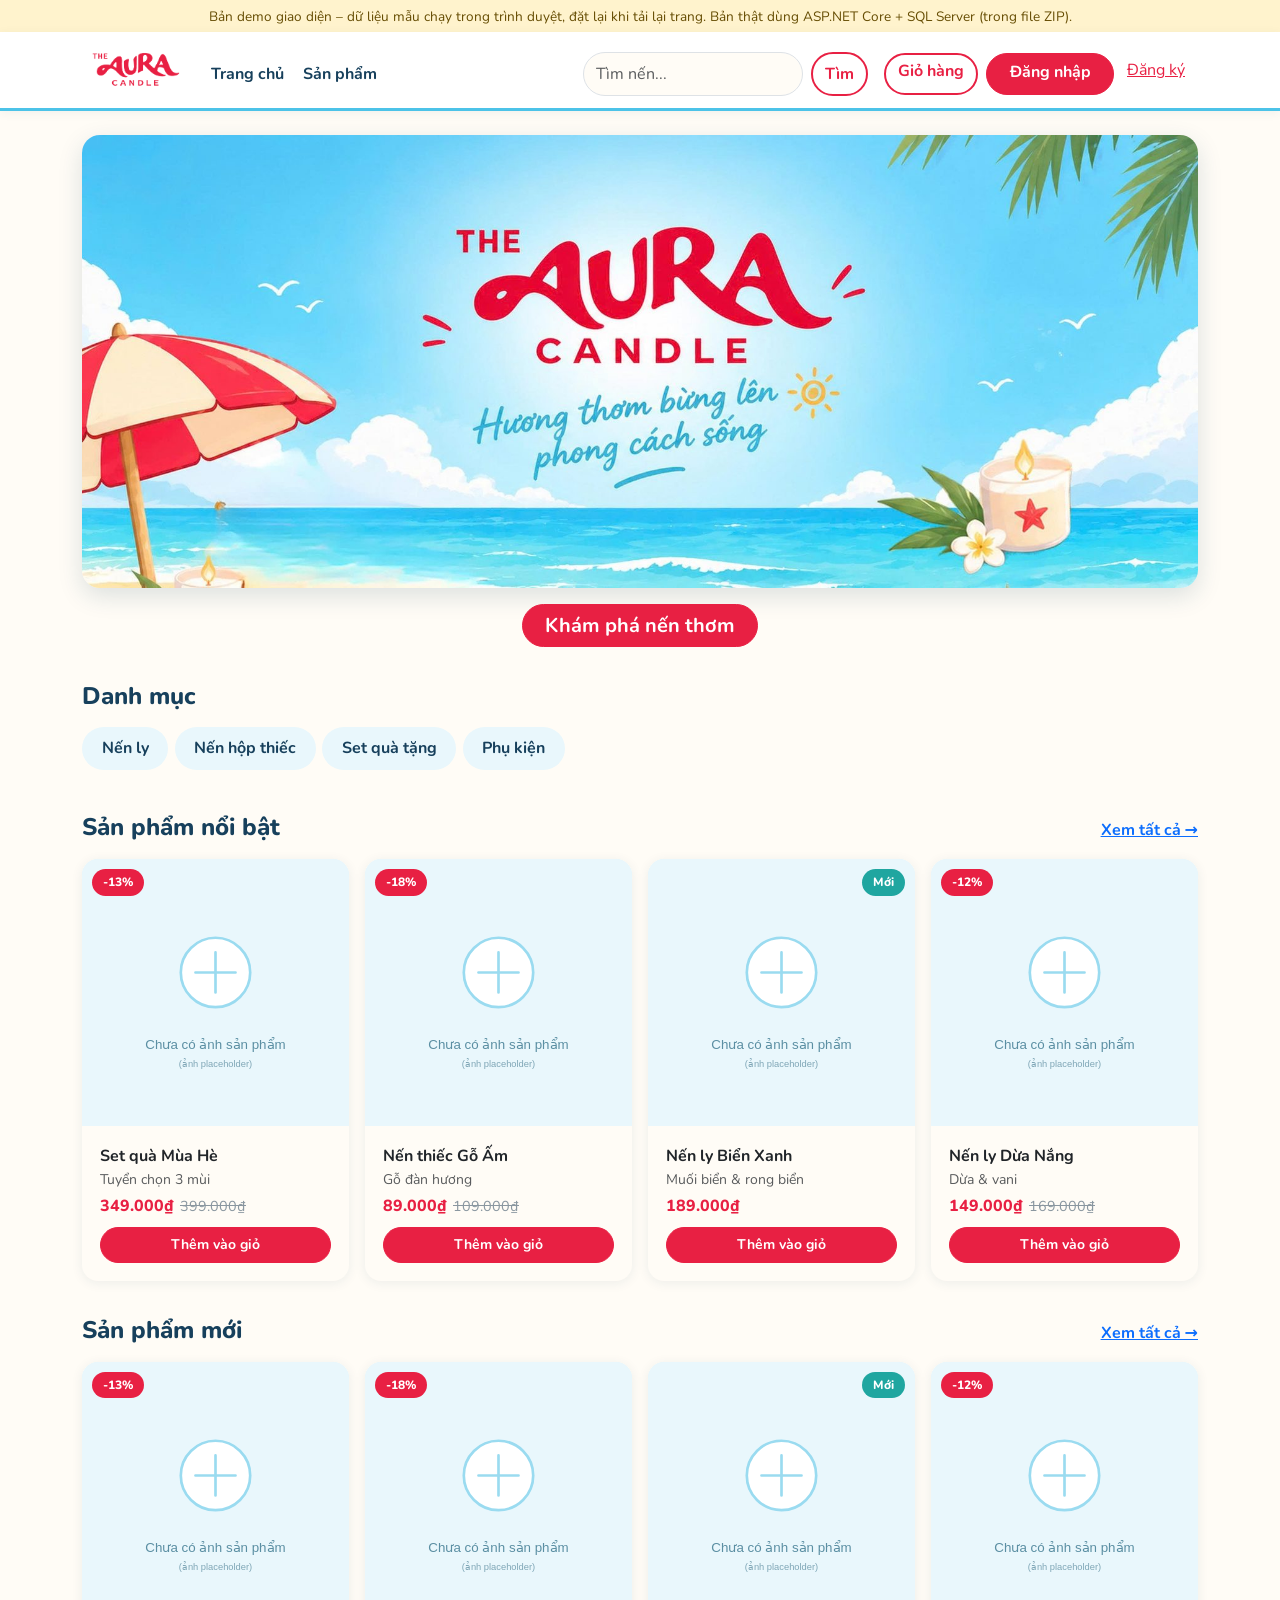
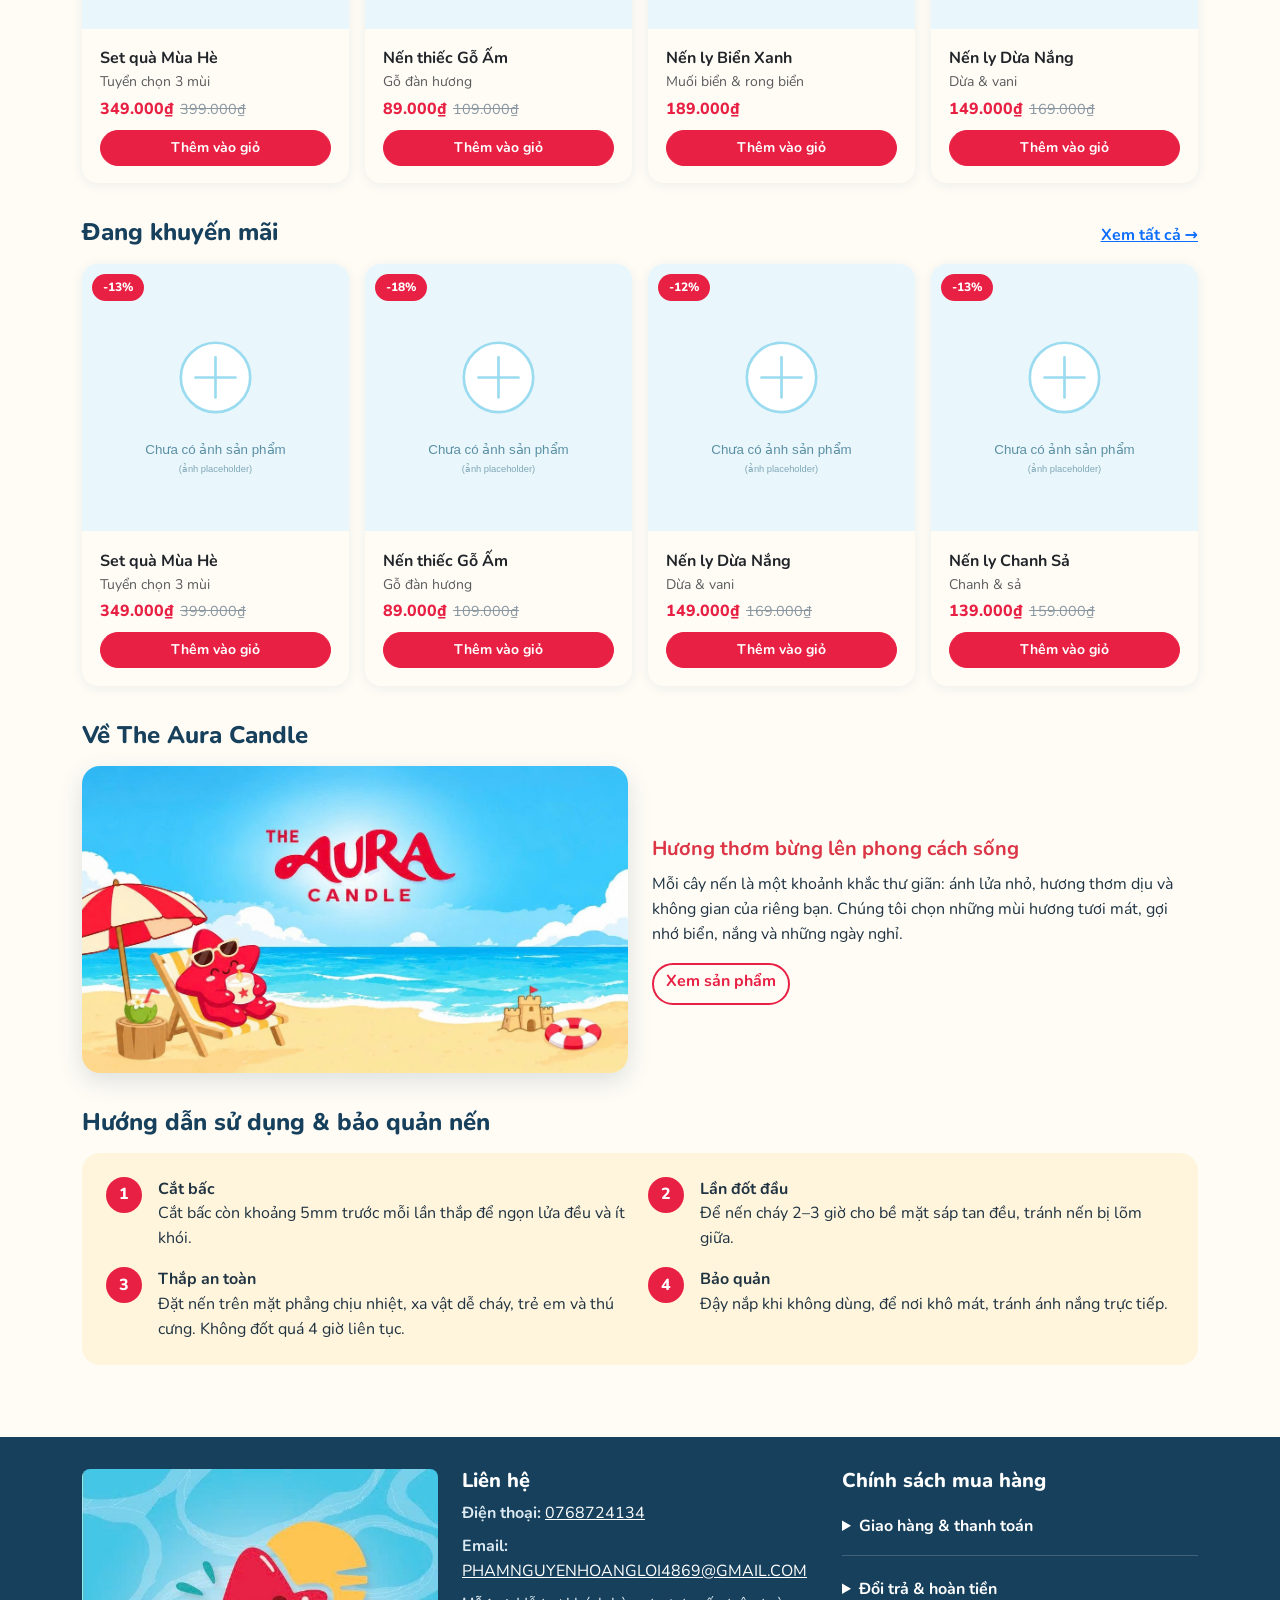
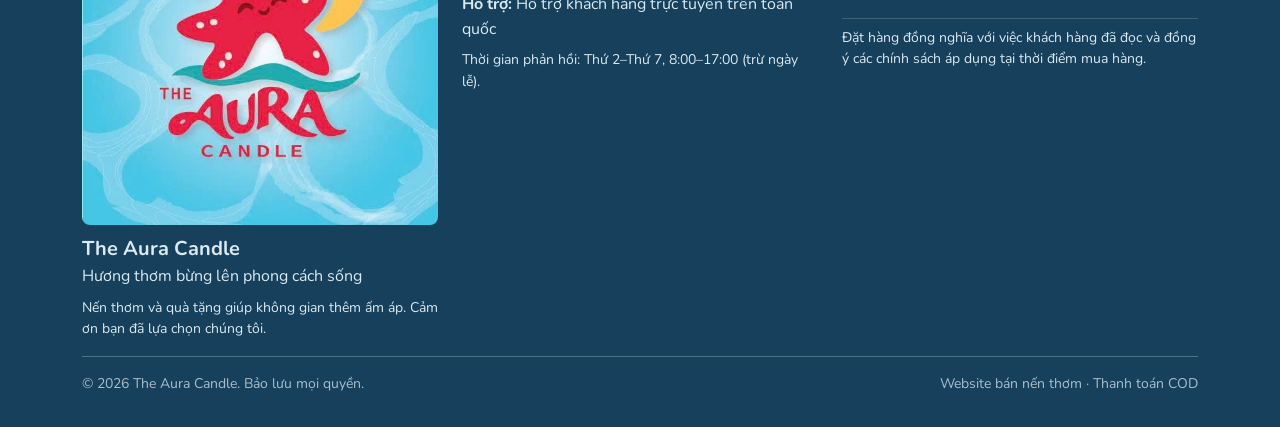
==== demo/NenThomStore-demo.html @ 22b87b6e "Initial commit NenThomStore" ====
<!DOCTYPE html><html lang="vi"><head><meta charset="utf-8"><meta name="viewport" content="width=device-width, initial-scale=1, viewport-fit=cover"><title>The Aura Candle – Demo NenThomStore</title>
<link rel="preconnect" href="https://fonts.googleapis.com"><link href="https://fonts.googleapis.com/css2?family=Nunito:wght@400;600;700;800&display=swap" rel="stylesheet">
<style>@charset "UTF-8";/*!
 * Bootstrap  v5.3.3 (https://getbootstrap.com/)
 * Copyright 2011-2024 The Bootstrap Authors
 * Licensed under MIT (https://github.com/twbs/bootstrap/blob/main/LICENSE)
 */:root,[data-bs-theme=light]{--bs-blue:#0d6efd;--bs-indigo:#6610f2;--bs-purple:#6f42c1;--bs-pink:#d63384;--bs-red:#dc3545;--bs-orange:#fd7e14;--bs-yellow:#ffc107;--bs-green:#198754;--bs-teal:#20c997;--bs-cyan:#0dcaf0;--bs-black:#000;--bs-white:#fff;--bs-gray:#6c757d;--bs-gray-dark:#343a40;--bs-gray-100:#f8f9fa;--bs-gray-200:#e9ecef;--bs-gray-300:#dee2e6;--bs-gray-400:#ced4da;--bs-gray-500:#adb5bd;--bs-gray-600:#6c757d;--bs-gray-700:#495057;--bs-gray-800:#343a40;--bs-gray-900:#212529;--bs-primary:#0d6efd;--bs-secondary:#6c757d;--bs-success:#198754;--bs-info:#0dcaf0;--bs-warning:#ffc107;--bs-danger:#dc3545;--bs-light:#f8f9fa;--bs-dark:#212529;--bs-primary-rgb:13,110,253;--bs-secondary-rgb:108,117,125;--bs-success-rgb:25,135,84;--bs-info-rgb:13,202,240;--bs-warning-rgb:255,193,7;--bs-danger-rgb:220,53,69;--bs-light-rgb:248,249,250;--bs-dark-rgb:33,37,41;--bs-primary-text-emphasis:#052c65;--bs-secondary-text-emphasis:#2b2f32;--bs-success-text-emphasis:#0a3622;--bs-info-text-emphasis:#055160;--bs-warning-text-emphasis:#664d03;--bs-danger-text-emphasis:#58151c;--bs-light-text-emphasis:#495057;--bs-dark-text-emphasis:#495057;--bs-primary-bg-subtle:#cfe2ff;--bs-secondary-bg-subtle:#e2e3e5;--bs-success-bg-subtle:#d1e7dd;--bs-info-bg-subtle:#cff4fc;--bs-warning-bg-subtle:#fff3cd;--bs-danger-bg-subtle:#f8d7da;--bs-light-bg-subtle:#fcfcfd;--bs-dark-bg-subtle:#ced4da;--bs-primary-border-subtle:#9ec5fe;--bs-secondary-border-subtle:#c4c8cb;--bs-success-border-subtle:#a3cfbb;--bs-info-border-subtle:#9eeaf9;--bs-warning-border-subtle:#ffe69c;--bs-danger-border-subtle:#f1aeb5;--bs-light-border-subtle:#e9ecef;--bs-dark-border-subtle:#adb5bd;--bs-white-rgb:255,255,255;--bs-black-rgb:0,0,0;--bs-font-sans-serif:system-ui,-apple-system,"Segoe UI",Roboto,"Helvetica Neue","Noto Sans","Liberation Sans",Arial,sans-serif,"Apple Color Emoji","Segoe UI Emoji","Segoe UI Symbol","Noto Color Emoji";--bs-font-monospace:SFMono-Regular,Menlo,Monaco,Consolas,"Liberation Mono","Courier New",monospace;--bs-gradient:linear-gradient(180deg, rgba(255, 255, 255, 0.15), rgba(255, 255, 255, 0));--bs-body-font-family:var(--bs-font-sans-serif);--bs-body-font-size:1rem;--bs-body-font-weight:400;--bs-body-line-height:1.5;--bs-body-color:#212529;--bs-body-color-rgb:33,37,41;--bs-body-bg:#fff;--bs-body-bg-rgb:255,255,255;--bs-emphasis-color:#000;--bs-emphasis-color-rgb:0,0,0;--bs-secondary-color:rgba(33, 37, 41, 0.75);--bs-secondary-color-rgb:33,37,41;--bs-secondary-bg:#e9ecef;--bs-secondary-bg-rgb:233,236,239;--bs-tertiary-color:rgba(33, 37, 41, 0.5);--bs-tertiary-color-rgb:33,37,41;--bs-tertiary-bg:#f8f9fa;--bs-tertiary-bg-rgb:248,249,250;--bs-heading-color:inherit;--bs-link-color:#0d6efd;--bs-link-color-rgb:13,110,253;--bs-link-decoration:underline;--bs-link-hover-color:#0a58ca;--bs-link-hover-color-rgb:10,88,202;--bs-code-color:#d63384;--bs-highlight-color:#212529;--bs-highlight-bg:#fff3cd;--bs-border-width:1px;--bs-border-style:solid;--bs-border-color:#dee2e6;--bs-border-color-translucent:rgba(0, 0, 0, 0.175);--bs-border-radius:0.375rem;--bs-border-radius-sm:0.25rem;--bs-border-radius-lg:0.5rem;--bs-border-radius-xl:1rem;--bs-border-radius-xxl:2rem;--bs-border-radius-2xl:var(--bs-border-radius-xxl);--bs-border-radius-pill:50rem;--bs-box-shadow:0 0.5rem 1rem rgba(0, 0, 0, 0.15);--bs-box-shadow-sm:0 0.125rem 0.25rem rgba(0, 0, 0, 0.075);--bs-box-shadow-lg:0 1rem 3rem rgba(0, 0, 0, 0.175);--bs-box-shadow-inset:inset 0 1px 2px rgba(0, 0, 0, 0.075);--bs-focus-ring-width:0.25rem;--bs-focus-ring-opacity:0.25;--bs-focus-ring-color:rgba(13, 110, 253, 0.25);--bs-form-valid-color:#198754;--bs-form-valid-border-color:#198754;--bs-form-invalid-color:#dc3545;--bs-form-invalid-border-color:#dc3545}[data-bs-theme=dark]{color-scheme:dark;--bs-body-color:#dee2e6;--bs-body-color-rgb:222,226,230;--bs-body-bg:#212529;--bs-body-bg-rgb:33,37,41;--bs-emphasis-color:#fff;--bs-emphasis-color-rgb:255,255,255;--bs-secondary-color:rgba(222, 226, 230, 0.75);--bs-secondary-color-rgb:222,226,230;--bs-secondary-bg:#343a40;--bs-secondary-bg-rgb:52,58,64;--bs-tertiary-color:rgba(222, 226, 230, 0.5);--bs-tertiary-color-rgb:222,226,230;--bs-tertiary-bg:#2b3035;--bs-tertiary-bg-rgb:43,48,53;--bs-primary-text-emphasis:#6ea8fe;--bs-secondary-text-emphasis:#a7acb1;--bs-success-text-emphasis:#75b798;--bs-info-text-emphasis:#6edff6;--bs-warning-text-emphasis:#ffda6a;--bs-danger-text-emphasis:#ea868f;--bs-light-text-emphasis:#f8f9fa;--bs-dark-text-emphasis:#dee2e6;--bs-primary-bg-subtle:#031633;--bs-secondary-bg-subtle:#161719;--bs-success-bg-subtle:#051b11;--bs-info-bg-subtle:#032830;--bs-warning-bg-subtle:#332701;--bs-danger-bg-subtle:#2c0b0e;--bs-light-bg-subtle:#343a40;--bs-dark-bg-subtle:#1a1d20;--bs-primary-border-subtle:#084298;--bs-secondary-border-subtle:#41464b;--bs-success-border-subtle:#0f5132;--bs-info-border-subtle:#087990;--bs-warning-border-subtle:#997404;--bs-danger-border-subtle:#842029;--bs-light-border-subtle:#495057;--bs-dark-border-subtle:#343a40;--bs-heading-color:inherit;--bs-link-color:#6ea8fe;--bs-link-hover-color:#8bb9fe;--bs-link-color-rgb:110,168,254;--bs-link-hover-color-rgb:139,185,254;--bs-code-color:#e685b5;--bs-highlight-color:#dee2e6;--bs-highlight-bg:#664d03;--bs-border-color:#495057;--bs-border-color-translucent:rgba(255, 255, 255, 0.15);--bs-form-valid-color:#75b798;--bs-form-valid-border-color:#75b798;--bs-form-invalid-color:#ea868f;--bs-form-invalid-border-color:#ea868f}*,::after,::before{box-sizing:border-box}@media (prefers-reduced-motion:no-preference){:root{scroll-behavior:smooth}}body{margin:0;font-family:var(--bs-body-font-family);font-size:var(--bs-body-font-size);font-weight:var(--bs-body-font-weight);line-height:var(--bs-body-line-height);color:var(--bs-body-color);text-align:var(--bs-body-text-align);background-color:var(--bs-body-bg);-webkit-text-size-adjust:100%;-webkit-tap-highlight-color:transparent}hr{margin:1rem 0;color:inherit;border:0;border-top:var(--bs-border-width) solid;opacity:.25}.h1,.h2,.h3,.h4,.h5,.h6,h1,h2,h3,h4,h5,h6{margin-top:0;margin-bottom:.5rem;font-weight:500;line-height:1.2;color:var(--bs-heading-color)}.h1,h1{font-size:calc(1.375rem + 1.5vw)}@media (min-width:1200px){.h1,h1{font-size:2.5rem}}.h2,h2{font-size:calc(1.325rem + .9vw)}@media (min-width:1200px){.h2,h2{font-size:2rem}}.h3,h3{font-size:calc(1.3rem + .6vw)}@media (min-width:1200px){.h3,h3{font-size:1.75rem}}.h4,h4{font-size:calc(1.275rem + .3vw)}@media (min-width:1200px){.h4,h4{font-size:1.5rem}}.h5,h5{font-size:1.25rem}.h6,h6{font-size:1rem}p{margin-top:0;margin-bottom:1rem}abbr[title]{-webkit-text-decoration:underline dotted;text-decoration:underline dotted;cursor:help;-webkit-text-decoration-skip-ink:none;text-decoration-skip-ink:none}address{margin-bottom:1rem;font-style:normal;line-height:inherit}ol,ul{padding-left:2rem}dl,ol,ul{margin-top:0;margin-bottom:1rem}ol ol,ol ul,ul ol,ul ul{margin-bottom:0}dt{font-weight:700}dd{margin-bottom:.5rem;margin-left:0}blockquote{margin:0 0 1rem}b,strong{font-weight:bolder}.small,small{font-size:.875em}.mark,mark{padding:.1875em;color:var(--bs-highlight-color);background-color:var(--bs-highlight-bg)}sub,sup{position:relative;font-size:.75em;line-height:0;vertical-align:baseline}sub{bottom:-.25em}sup{top:-.5em}a{color:rgba(var(--bs-link-color-rgb),var(--bs-link-opacity,1));text-decoration:underline}a:hover{--bs-link-color-rgb:var(--bs-link-hover-color-rgb)}a:not([href]):not([class]),a:not([href]):not([class]):hover{color:inherit;text-decoration:none}code,kbd,pre,samp{font-family:var(--bs-font-monospace);font-size:1em}pre{display:block;margin-top:0;margin-bottom:1rem;overflow:auto;font-size:.875em}pre code{font-size:inherit;color:inherit;word-break:normal}code{font-size:.875em;color:var(--bs-code-color);word-wrap:break-word}a>code{color:inherit}kbd{padding:.1875rem .375rem;font-size:.875em;color:var(--bs-body-bg);background-color:var(--bs-body-color);border-radius:.25rem}kbd kbd{padding:0;font-size:1em}figure{margin:0 0 1rem}img,svg{vertical-align:middle}table{caption-side:bottom;border-collapse:collapse}caption{padding-top:.5rem;padding-bottom:.5rem;color:var(--bs-secondary-color);text-align:left}th{text-align:inherit;text-align:-webkit-match-parent}tbody,td,tfoot,th,thead,tr{border-color:inherit;border-style:solid;border-width:0}label{display:inline-block}button{border-radius:0}button:focus:not(:focus-visible){outline:0}button,input,optgroup,select,textarea{margin:0;font-family:inherit;font-size:inherit;line-height:inherit}button,select{text-transform:none}[role=button]{cursor:pointer}select{word-wrap:normal}select:disabled{opacity:1}[list]:not([type=date]):not([type=datetime-local]):not([type=month]):not([type=week]):not([type=time])::-webkit-calendar-picker-indicator{display:none!important}[type=button],[type=reset],[type=submit],button{-webkit-appearance:button}[type=button]:not(:disabled),[type=reset]:not(:disabled),[type=submit]:not(:disabled),button:not(:disabled){cursor:pointer}::-moz-focus-inner{padding:0;border-style:none}textarea{resize:vertical}fieldset{min-width:0;padding:0;margin:0;border:0}legend{float:left;width:100%;padding:0;margin-bottom:.5rem;font-size:calc(1.275rem + .3vw);line-height:inherit}@media (min-width:1200px){legend{font-size:1.5rem}}legend+*{clear:left}::-webkit-datetime-edit-day-field,::-webkit-datetime-edit-fields-wrapper,::-webkit-datetime-edit-hour-field,::-webkit-datetime-edit-minute,::-webkit-datetime-edit-month-field,::-webkit-datetime-edit-text,::-webkit-datetime-edit-year-field{padding:0}::-webkit-inner-spin-button{height:auto}[type=search]{-webkit-appearance:textfield;outline-offset:-2px}::-webkit-search-decoration{-webkit-appearance:none}::-webkit-color-swatch-wrapper{padding:0}::-webkit-file-upload-button{font:inherit;-webkit-appearance:button}::file-selector-button{font:inherit;-webkit-appearance:button}output{display:inline-block}iframe{border:0}summary{display:list-item;cursor:pointer}progress{vertical-align:baseline}[hidden]{display:none!important}.lead{font-size:1.25rem;font-weight:300}.display-1{font-size:calc(1.625rem + 4.5vw);font-weight:300;line-height:1.2}@media (min-width:1200px){.display-1{font-size:5rem}}.display-2{font-size:calc(1.575rem + 3.9vw);font-weight:300;line-height:1.2}@media (min-width:1200px){.display-2{font-size:4.5rem}}.display-3{font-size:calc(1.525rem + 3.3vw);font-weight:300;line-height:1.2}@media (min-width:1200px){.display-3{font-size:4rem}}.display-4{font-size:calc(1.475rem + 2.7vw);font-weight:300;line-height:1.2}@media (min-width:1200px){.display-4{font-size:3.5rem}}.display-5{font-size:calc(1.425rem + 2.1vw);font-weight:300;line-height:1.2}@media (min-width:1200px){.display-5{font-size:3rem}}.display-6{font-size:calc(1.375rem + 1.5vw);font-weight:300;line-height:1.2}@media (min-width:1200px){.display-6{font-size:2.5rem}}.list-unstyled{padding-left:0;list-style:none}.list-inline{padding-left:0;list-style:none}.list-inline-item{display:inline-block}.list-inline-item:not(:last-child){margin-right:.5rem}.initialism{font-size:.875em;text-transform:uppercase}.blockquote{margin-bottom:1rem;font-size:1.25rem}.blockquote>:last-child{margin-bottom:0}.blockquote-footer{margin-top:-1rem;margin-bottom:1rem;font-size:.875em;color:#6c757d}.blockquote-footer::before{content:"— "}.img-fluid{max-width:100%;height:auto}.img-thumbnail{padding:.25rem;background-color:var(--bs-body-bg);border:var(--bs-border-width) solid var(--bs-border-color);border-radius:var(--bs-border-radius);max-width:100%;height:auto}.figure{display:inline-block}.figure-img{margin-bottom:.5rem;line-height:1}.figure-caption{font-size:.875em;color:var(--bs-secondary-color)}.container,.container-fluid,.container-lg,.container-md,.container-sm,.container-xl,.container-xxl{--bs-gutter-x:1.5rem;--bs-gutter-y:0;width:100%;padding-right:calc(var(--bs-gutter-x) * .5);padding-left:calc(var(--bs-gutter-x) * .5);margin-right:auto;margin-left:auto}@media (min-width:576px){.container,.container-sm{max-width:540px}}@media (min-width:768px){.container,.container-md,.container-sm{max-width:720px}}@media (min-width:992px){.container,.container-lg,.container-md,.container-sm{max-width:960px}}@media (min-width:1200px){.container,.container-lg,.container-md,.container-sm,.container-xl{max-width:1140px}}@media (min-width:1400px){.container,.container-lg,.container-md,.container-sm,.container-xl,.container-xxl{max-width:1320px}}:root{--bs-breakpoint-xs:0;--bs-breakpoint-sm:576px;--bs-breakpoint-md:768px;--bs-breakpoint-lg:992px;--bs-breakpoint-xl:1200px;--bs-breakpoint-xxl:1400px}.row{--bs-gutter-x:1.5rem;--bs-gutter-y:0;display:flex;flex-wrap:wrap;margin-top:calc(-1 * var(--bs-gutter-y));margin-right:calc(-.5 * var(--bs-gutter-x));margin-left:calc(-.5 * var(--bs-gutter-x))}.row>*{flex-shrink:0;width:100%;max-width:100%;padding-right:calc(var(--bs-gutter-x) * .5);padding-left:calc(var(--bs-gutter-x) * .5);margin-top:var(--bs-gutter-y)}.col{flex:1 0 0%}.row-cols-auto>*{flex:0 0 auto;width:auto}.row-cols-1>*{flex:0 0 auto;width:100%}.row-cols-2>*{flex:0 0 auto;width:50%}.row-cols-3>*{flex:0 0 auto;width:33.33333333%}.row-cols-4>*{flex:0 0 auto;width:25%}.row-cols-5>*{flex:0 0 auto;width:20%}.row-cols-6>*{flex:0 0 auto;width:16.66666667%}.col-auto{flex:0 0 auto;width:auto}.col-1{flex:0 0 auto;width:8.33333333%}.col-2{flex:0 0 auto;width:16.66666667%}.col-3{flex:0 0 auto;width:25%}.col-4{flex:0 0 auto;width:33.33333333%}.col-5{flex:0 0 auto;width:41.66666667%}.col-6{flex:0 0 auto;width:50%}.col-7{flex:0 0 auto;width:58.33333333%}.col-8{flex:0 0 auto;width:66.66666667%}.col-9{flex:0 0 auto;width:75%}.col-10{flex:0 0 auto;width:83.33333333%}.col-11{flex:0 0 auto;width:91.66666667%}.col-12{flex:0 0 auto;width:100%}.offset-1{margin-left:8.33333333%}.offset-2{margin-left:16.66666667%}.offset-3{margin-left:25%}.offset-4{margin-left:33.33333333%}.offset-5{margin-left:41.66666667%}.offset-6{margin-left:50%}.offset-7{margin-left:58.33333333%}.offset-8{margin-left:66.66666667%}.offset-9{margin-left:75%}.offset-10{margin-left:83.33333333%}.offset-11{margin-left:91.66666667%}.g-0,.gx-0{--bs-gutter-x:0}.g-0,.gy-0{--bs-gutter-y:0}.g-1,.gx-1{--bs-gutter-x:0.25rem}.g-1,.gy-1{--bs-gutter-y:0.25rem}.g-2,.gx-2{--bs-gutter-x:0.5rem}.g-2,.gy-2{--bs-gutter-y:0.5rem}.g-3,.gx-3{--bs-gutter-x:1rem}.g-3,.gy-3{--bs-gutter-y:1rem}.g-4,.gx-4{--bs-gutter-x:1.5rem}.g-4,.gy-4{--bs-gutter-y:1.5rem}.g-5,.gx-5{--bs-gutter-x:3rem}.g-5,.gy-5{--bs-gutter-y:3rem}@media (min-width:576px){.col-sm{flex:1 0 0%}.row-cols-sm-auto>*{flex:0 0 auto;width:auto}.row-cols-sm-1>*{flex:0 0 auto;width:100%}.row-cols-sm-2>*{flex:0 0 auto;width:50%}.row-cols-sm-3>*{flex:0 0 auto;width:33.33333333%}.row-cols-sm-4>*{flex:0 0 auto;width:25%}.row-cols-sm-5>*{flex:0 0 auto;width:20%}.row-cols-sm-6>*{flex:0 0 auto;width:16.66666667%}.col-sm-auto{flex:0 0 auto;width:auto}.col-sm-1{flex:0 0 auto;width:8.33333333%}.col-sm-2{flex:0 0 auto;width:16.66666667%}.col-sm-3{flex:0 0 auto;width:25%}.col-sm-4{flex:0 0 auto;width:33.33333333%}.col-sm-5{flex:0 0 auto;width:41.66666667%}.col-sm-6{flex:0 0 auto;width:50%}.col-sm-7{flex:0 0 auto;width:58.33333333%}.col-sm-8{flex:0 0 auto;width:66.66666667%}.col-sm-9{flex:0 0 auto;width:75%}.col-sm-10{flex:0 0 auto;width:83.33333333%}.col-sm-11{flex:0 0 auto;width:91.66666667%}.col-sm-12{flex:0 0 auto;width:100%}.offset-sm-0{margin-left:0}.offset-sm-1{margin-left:8.33333333%}.offset-sm-2{margin-left:16.66666667%}.offset-sm-3{margin-left:25%}.offset-sm-4{margin-left:33.33333333%}.offset-sm-5{margin-left:41.66666667%}.offset-sm-6{margin-left:50%}.offset-sm-7{margin-left:58.33333333%}.offset-sm-8{margin-left:66.66666667%}.offset-sm-9{margin-left:75%}.offset-sm-10{margin-left:83.33333333%}.offset-sm-11{margin-left:91.66666667%}.g-sm-0,.gx-sm-0{--bs-gutter-x:0}.g-sm-0,.gy-sm-0{--bs-gutter-y:0}.g-sm-1,.gx-sm-1{--bs-gutter-x:0.25rem}.g-sm-1,.gy-sm-1{--bs-gutter-y:0.25rem}.g-sm-2,.gx-sm-2{--bs-gutter-x:0.5rem}.g-sm-2,.gy-sm-2{--bs-gutter-y:0.5rem}.g-sm-3,.gx-sm-3{--bs-gutter-x:1rem}.g-sm-3,.gy-sm-3{--bs-gutter-y:1rem}.g-sm-4,.gx-sm-4{--bs-gutter-x:1.5rem}.g-sm-4,.gy-sm-4{--bs-gutter-y:1.5rem}.g-sm-5,.gx-sm-5{--bs-gutter-x:3rem}.g-sm-5,.gy-sm-5{--bs-gutter-y:3rem}}@media (min-width:768px){.col-md{flex:1 0 0%}.row-cols-md-auto>*{flex:0 0 auto;width:auto}.row-cols-md-1>*{flex:0 0 auto;width:100%}.row-cols-md-2>*{flex:0 0 auto;width:50%}.row-cols-md-3>*{flex:0 0 auto;width:33.33333333%}.row-cols-md-4>*{flex:0 0 auto;width:25%}.row-cols-md-5>*{flex:0 0 auto;width:20%}.row-cols-md-6>*{flex:0 0 auto;width:16.66666667%}.col-md-auto{flex:0 0 auto;width:auto}.col-md-1{flex:0 0 auto;width:8.33333333%}.col-md-2{flex:0 0 auto;width:16.66666667%}.col-md-3{flex:0 0 auto;width:25%}.col-md-4{flex:0 0 auto;width:33.33333333%}.col-md-5{flex:0 0 auto;width:41.66666667%}.col-md-6{flex:0 0 auto;width:50%}.col-md-7{flex:0 0 auto;width:58.33333333%}.col-md-8{flex:0 0 auto;width:66.66666667%}.col-md-9{flex:0 0 auto;width:75%}.col-md-10{flex:0 0 auto;width:83.33333333%}.col-md-11{flex:0 0 auto;width:91.66666667%}.col-md-12{flex:0 0 auto;width:100%}.offset-md-0{margin-left:0}.offset-md-1{margin-left:8.33333333%}.offset-md-2{margin-left:16.66666667%}.offset-md-3{margin-left:25%}.offset-md-4{margin-left:33.33333333%}.offset-md-5{margin-left:41.66666667%}.offset-md-6{margin-left:50%}.offset-md-7{margin-left:58.33333333%}.offset-md-8{margin-left:66.66666667%}.offset-md-9{margin-left:75%}.offset-md-10{margin-left:83.33333333%}.offset-md-11{margin-left:91.66666667%}.g-md-0,.gx-md-0{--bs-gutter-x:0}.g-md-0,.gy-md-0{--bs-gutter-y:0}.g-md-1,.gx-md-1{--bs-gutter-x:0.25rem}.g-md-1,.gy-md-1{--bs-gutter-y:0.25rem}.g-md-2,.gx-md-2{--bs-gutter-x:0.5rem}.g-md-2,.gy-md-2{--bs-gutter-y:0.5rem}.g-md-3,.gx-md-3{--bs-gutter-x:1rem}.g-md-3,.gy-md-3{--bs-gutter-y:1rem}.g-md-4,.gx-md-4{--bs-gutter-x:1.5rem}.g-md-4,.gy-md-4{--bs-gutter-y:1.5rem}.g-md-5,.gx-md-5{--bs-gutter-x:3rem}.g-md-5,.gy-md-5{--bs-gutter-y:3rem}}@media (min-width:992px){.col-lg{flex:1 0 0%}.row-cols-lg-auto>*{flex:0 0 auto;width:auto}.row-cols-lg-1>*{flex:0 0 auto;width:100%}.row-cols-lg-2>*{flex:0 0 auto;width:50%}.row-cols-lg-3>*{flex:0 0 auto;width:33.33333333%}.row-cols-lg-4>*{flex:0 0 auto;width:25%}.row-cols-lg-5>*{flex:0 0 auto;width:20%}.row-cols-lg-6>*{flex:0 0 auto;width:16.66666667%}.col-lg-auto{flex:0 0 auto;width:auto}.col-lg-1{flex:0 0 auto;width:8.33333333%}.col-lg-2{flex:0 0 auto;width:16.66666667%}.col-lg-3{flex:0 0 auto;width:25%}.col-lg-4{flex:0 0 auto;width:33.33333333%}.col-lg-5{flex:0 0 auto;width:41.66666667%}.col-lg-6{flex:0 0 auto;width:50%}.col-lg-7{flex:0 0 auto;width:58.33333333%}.col-lg-8{flex:0 0 auto;width:66.66666667%}.col-lg-9{flex:0 0 auto;width:75%}.col-lg-10{flex:0 0 auto;width:83.33333333%}.col-lg-11{flex:0 0 auto;width:91.66666667%}.col-lg-12{flex:0 0 auto;width:100%}.offset-lg-0{margin-left:0}.offset-lg-1{margin-left:8.33333333%}.offset-lg-2{margin-left:16.66666667%}.offset-lg-3{margin-left:25%}.offset-lg-4{margin-left:33.33333333%}.offset-lg-5{margin-left:41.66666667%}.offset-lg-6{margin-left:50%}.offset-lg-7{margin-left:58.33333333%}.offset-lg-8{margin-left:66.66666667%}.offset-lg-9{margin-left:75%}.offset-lg-10{margin-left:83.33333333%}.offset-lg-11{margin-left:91.66666667%}.g-lg-0,.gx-lg-0{--bs-gutter-x:0}.g-lg-0,.gy-lg-0{--bs-gutter-y:0}.g-lg-1,.gx-lg-1{--bs-gutter-x:0.25rem}.g-lg-1,.gy-lg-1{--bs-gutter-y:0.25rem}.g-lg-2,.gx-lg-2{--bs-gutter-x:0.5rem}.g-lg-2,.gy-lg-2{--bs-gutter-y:0.5rem}.g-lg-3,.gx-lg-3{--bs-gutter-x:1rem}.g-lg-3,.gy-lg-3{--bs-gutter-y:1rem}.g-lg-4,.gx-lg-4{--bs-gutter-x:1.5rem}.g-lg-4,.gy-lg-4{--bs-gutter-y:1.5rem}.g-lg-5,.gx-lg-5{--bs-gutter-x:3rem}.g-lg-5,.gy-lg-5{--bs-gutter-y:3rem}}@media (min-width:1200px){.col-xl{flex:1 0 0%}.row-cols-xl-auto>*{flex:0 0 auto;width:auto}.row-cols-xl-1>*{flex:0 0 auto;width:100%}.row-cols-xl-2>*{flex:0 0 auto;width:50%}.row-cols-xl-3>*{flex:0 0 auto;width:33.33333333%}.row-cols-xl-4>*{flex:0 0 auto;width:25%}.row-cols-xl-5>*{flex:0 0 auto;width:20%}.row-cols-xl-6>*{flex:0 0 auto;width:16.66666667%}.col-xl-auto{flex:0 0 auto;width:auto}.col-xl-1{flex:0 0 auto;width:8.33333333%}.col-xl-2{flex:0 0 auto;width:16.66666667%}.col-xl-3{flex:0 0 auto;width:25%}.col-xl-4{flex:0 0 auto;width:33.33333333%}.col-xl-5{flex:0 0 auto;width:41.66666667%}.col-xl-6{flex:0 0 auto;width:50%}.col-xl-7{flex:0 0 auto;width:58.33333333%}.col-xl-8{flex:0 0 auto;width:66.66666667%}.col-xl-9{flex:0 0 auto;width:75%}.col-xl-10{flex:0 0 auto;width:83.33333333%}.col-xl-11{flex:0 0 auto;width:91.66666667%}.col-xl-12{flex:0 0 auto;width:100%}.offset-xl-0{margin-left:0}.offset-xl-1{margin-left:8.33333333%}.offset-xl-2{margin-left:16.66666667%}.offset-xl-3{margin-left:25%}.offset-xl-4{margin-left:33.33333333%}.offset-xl-5{margin-left:41.66666667%}.offset-xl-6{margin-left:50%}.offset-xl-7{margin-left:58.33333333%}.offset-xl-8{margin-left:66.66666667%}.offset-xl-9{margin-left:75%}.offset-xl-10{margin-left:83.33333333%}.offset-xl-11{margin-left:91.66666667%}.g-xl-0,.gx-xl-0{--bs-gutter-x:0}.g-xl-0,.gy-xl-0{--bs-gutter-y:0}.g-xl-1,.gx-xl-1{--bs-gutter-x:0.25rem}.g-xl-1,.gy-xl-1{--bs-gutter-y:0.25rem}.g-xl-2,.gx-xl-2{--bs-gutter-x:0.5rem}.g-xl-2,.gy-xl-2{--bs-gutter-y:0.5rem}.g-xl-3,.gx-xl-3{--bs-gutter-x:1rem}.g-xl-3,.gy-xl-3{--bs-gutter-y:1rem}.g-xl-4,.gx-xl-4{--bs-gutter-x:1.5rem}.g-xl-4,.gy-xl-4{--bs-gutter-y:1.5rem}.g-xl-5,.gx-xl-5{--bs-gutter-x:3rem}.g-xl-5,.gy-xl-5{--bs-gutter-y:3rem}}@media (min-width:1400px){.col-xxl{flex:1 0 0%}.row-cols-xxl-auto>*{flex:0 0 auto;width:auto}.row-cols-xxl-1>*{flex:0 0 auto;width:100%}.row-cols-xxl-2>*{flex:0 0 auto;width:50%}.row-cols-xxl-3>*{flex:0 0 auto;width:33.33333333%}.row-cols-xxl-4>*{flex:0 0 auto;width:25%}.row-cols-xxl-5>*{flex:0 0 auto;width:20%}.row-cols-xxl-6>*{flex:0 0 auto;width:16.66666667%}.col-xxl-auto{flex:0 0 auto;width:auto}.col-xxl-1{flex:0 0 auto;width:8.33333333%}.col-xxl-2{flex:0 0 auto;width:16.66666667%}.col-xxl-3{flex:0 0 auto;width:25%}.col-xxl-4{flex:0 0 auto;width:33.33333333%}.col-xxl-5{flex:0 0 auto;width:41.66666667%}.col-xxl-6{flex:0 0 auto;width:50%}.col-xxl-7{flex:0 0 auto;width:58.33333333%}.col-xxl-8{flex:0 0 auto;width:66.66666667%}.col-xxl-9{flex:0 0 auto;width:75%}.col-xxl-10{flex:0 0 auto;width:83.33333333%}.col-xxl-11{flex:0 0 auto;width:91.66666667%}.col-xxl-12{flex:0 0 auto;width:100%}.offset-xxl-0{margin-left:0}.offset-xxl-1{margin-left:8.33333333%}.offset-xxl-2{margin-left:16.66666667%}.offset-xxl-3{margin-left:25%}.offset-xxl-4{margin-left:33.33333333%}.offset-xxl-5{margin-left:41.66666667%}.offset-xxl-6{margin-left:50%}.offset-xxl-7{margin-left:58.33333333%}.offset-xxl-8{margin-left:66.66666667%}.offset-xxl-9{margin-left:75%}.offset-xxl-10{margin-left:83.33333333%}.offset-xxl-11{margin-left:91.66666667%}.g-xxl-0,.gx-xxl-0{--bs-gutter-x:0}.g-xxl-0,.gy-xxl-0{--bs-gutter-y:0}.g-xxl-1,.gx-xxl-1{--bs-gutter-x:0.25rem}.g-xxl-1,.gy-xxl-1{--bs-gutter-y:0.25rem}.g-xxl-2,.gx-xxl-2{--bs-gutter-x:0.5rem}.g-xxl-2,.gy-xxl-2{--bs-gutter-y:0.5rem}.g-xxl-3,.gx-xxl-3{--bs-gutter-x:1rem}.g-xxl-3,.gy-xxl-3{--bs-gutter-y:1rem}.g-xxl-4,.gx-xxl-4{--bs-gutter-x:1.5rem}.g-xxl-4,.gy-xxl-4{--bs-gutter-y:1.5rem}.g-xxl-5,.gx-xxl-5{--bs-gutter-x:3rem}.g-xxl-5,.gy-xxl-5{--bs-gutter-y:3rem}}.table{--bs-table-color-type:initial;--bs-table-bg-type:initial;--bs-table-color-state:initial;--bs-table-bg-state:initial;--bs-table-color:var(--bs-emphasis-color);--bs-table-bg:var(--bs-body-bg);--bs-table-border-color:var(--bs-border-color);--bs-table-accent-bg:transparent;--bs-table-striped-color:var(--bs-emphasis-color);--bs-table-striped-bg:rgba(var(--bs-emphasis-color-rgb), 0.05);--bs-table-active-color:var(--bs-emphasis-color);--bs-table-active-bg:rgba(var(--bs-emphasis-color-rgb), 0.1);--bs-table-hover-color:var(--bs-emphasis-color);--bs-table-hover-bg:rgba(var(--bs-emphasis-color-rgb), 0.075);width:100%;margin-bottom:1rem;vertical-align:top;border-color:var(--bs-table-border-color)}.table>:not(caption)>*>*{padding:.5rem .5rem;color:var(--bs-table-color-state,var(--bs-table-color-type,var(--bs-table-color)));background-color:var(--bs-table-bg);border-bottom-width:var(--bs-border-width);box-shadow:inset 0 0 0 9999px var(--bs-table-bg-state,var(--bs-table-bg-type,var(--bs-table-accent-bg)))}.table>tbody{vertical-align:inherit}.table>thead{vertical-align:bottom}.table-group-divider{border-top:calc(var(--bs-border-width) * 2) solid currentcolor}.caption-top{caption-side:top}.table-sm>:not(caption)>*>*{padding:.25rem .25rem}.table-bordered>:not(caption)>*{border-width:var(--bs-border-width) 0}.table-bordered>:not(caption)>*>*{border-width:0 var(--bs-border-width)}.table-borderless>:not(caption)>*>*{border-bottom-width:0}.table-borderless>:not(:first-child){border-top-width:0}.table-striped>tbody>tr:nth-of-type(odd)>*{--bs-table-color-type:var(--bs-table-striped-color);--bs-table-bg-type:var(--bs-table-striped-bg)}.table-striped-columns>:not(caption)>tr>:nth-child(2n){--bs-table-color-type:var(--bs-table-striped-color);--bs-table-bg-type:var(--bs-table-striped-bg)}.table-active{--bs-table-color-state:var(--bs-table-active-color);--bs-table-bg-state:var(--bs-table-active-bg)}.table-hover>tbody>tr:hover>*{--bs-table-color-state:var(--bs-table-hover-color);--bs-table-bg-state:var(--bs-table-hover-bg)}.table-primary{--bs-table-color:#000;--bs-table-bg:#cfe2ff;--bs-table-border-color:#a6b5cc;--bs-table-striped-bg:#c5d7f2;--bs-table-striped-color:#000;--bs-table-active-bg:#bacbe6;--bs-table-active-color:#000;--bs-table-hover-bg:#bfd1ec;--bs-table-hover-color:#000;color:var(--bs-table-color);border-color:var(--bs-table-border-color)}.table-secondary{--bs-table-color:#000;--bs-table-bg:#e2e3e5;--bs-table-border-color:#b5b6b7;--bs-table-striped-bg:#d7d8da;--bs-table-striped-color:#000;--bs-table-active-bg:#cbccce;--bs-table-active-color:#000;--bs-table-hover-bg:#d1d2d4;--bs-table-hover-color:#000;color:var(--bs-table-color);border-color:var(--bs-table-border-color)}.table-success{--bs-table-color:#000;--bs-table-bg:#d1e7dd;--bs-table-border-color:#a7b9b1;--bs-table-striped-bg:#c7dbd2;--bs-table-striped-color:#000;--bs-table-active-bg:#bcd0c7;--bs-table-active-color:#000;--bs-table-hover-bg:#c1d6cc;--bs-table-hover-color:#000;color:var(--bs-table-color);border-color:var(--bs-table-border-color)}.table-info{--bs-table-color:#000;--bs-table-bg:#cff4fc;--bs-table-border-color:#a6c3ca;--bs-table-striped-bg:#c5e8ef;--bs-table-striped-color:#000;--bs-table-active-bg:#badce3;--bs-table-active-color:#000;--bs-table-hover-bg:#bfe2e9;--bs-table-hover-color:#000;color:var(--bs-table-color);border-color:var(--bs-table-border-color)}.table-warning{--bs-table-color:#000;--bs-table-bg:#fff3cd;--bs-table-border-color:#ccc2a4;--bs-table-striped-bg:#f2e7c3;--bs-table-striped-color:#000;--bs-table-active-bg:#e6dbb9;--bs-table-active-color:#000;--bs-table-hover-bg:#ece1be;--bs-table-hover-color:#000;color:var(--bs-table-color);border-color:var(--bs-table-border-color)}.table-danger{--bs-table-color:#000;--bs-table-bg:#f8d7da;--bs-table-border-color:#c6acae;--bs-table-striped-bg:#eccccf;--bs-table-striped-color:#000;--bs-table-active-bg:#dfc2c4;--bs-table-active-color:#000;--bs-table-hover-bg:#e5c7ca;--bs-table-hover-color:#000;color:var(--bs-table-color);border-color:var(--bs-table-border-color)}.table-light{--bs-table-color:#000;--bs-table-bg:#f8f9fa;--bs-table-border-color:#c6c7c8;--bs-table-striped-bg:#ecedee;--bs-table-striped-color:#000;--bs-table-active-bg:#dfe0e1;--bs-table-active-color:#000;--bs-table-hover-bg:#e5e6e7;--bs-table-hover-color:#000;color:var(--bs-table-color);border-color:var(--bs-table-border-color)}.table-dark{--bs-table-color:#fff;--bs-table-bg:#212529;--bs-table-border-color:#4d5154;--bs-table-striped-bg:#2c3034;--bs-table-striped-color:#fff;--bs-table-active-bg:#373b3e;--bs-table-active-color:#fff;--bs-table-hover-bg:#323539;--bs-table-hover-color:#fff;color:var(--bs-table-color);border-color:var(--bs-table-border-color)}.table-responsive{overflow-x:auto;-webkit-overflow-scrolling:touch}@media (max-width:575.98px){.table-responsive-sm{overflow-x:auto;-webkit-overflow-scrolling:touch}}@media (max-width:767.98px){.table-responsive-md{overflow-x:auto;-webkit-overflow-scrolling:touch}}@media (max-width:991.98px){.table-responsive-lg{overflow-x:auto;-webkit-overflow-scrolling:touch}}@media (max-width:1199.98px){.table-responsive-xl{overflow-x:auto;-webkit-overflow-scrolling:touch}}@media (max-width:1399.98px){.table-responsive-xxl{overflow-x:auto;-webkit-overflow-scrolling:touch}}.form-label{margin-bottom:.5rem}.col-form-label{padding-top:calc(.375rem + var(--bs-border-width));padding-bottom:calc(.375rem + var(--bs-border-width));margin-bottom:0;font-size:inherit;line-height:1.5}.col-form-label-lg{padding-top:calc(.5rem + var(--bs-border-width));padding-bottom:calc(.5rem + var(--bs-border-width));font-size:1.25rem}.col-form-label-sm{padding-top:calc(.25rem + var(--bs-border-width));padding-bottom:calc(.25rem + var(--bs-border-width));font-size:.875rem}.form-text{margin-top:.25rem;font-size:.875em;color:var(--bs-secondary-color)}.form-control{display:block;width:100%;padding:.375rem .75rem;font-size:1rem;font-weight:400;line-height:1.5;color:var(--bs-body-color);-webkit-appearance:none;-moz-appearance:none;appearance:none;background-color:var(--bs-body-bg);background-clip:padding-box;border:var(--bs-border-width) solid var(--bs-border-color);border-radius:var(--bs-border-radius);transition:border-color .15s ease-in-out,box-shadow .15s ease-in-out}@media (prefers-reduced-motion:reduce){.form-control{transition:none}}.form-control[type=file]{overflow:hidden}.form-control[type=file]:not(:disabled):not([readonly]){cursor:pointer}.form-control:focus{color:var(--bs-body-color);background-color:var(--bs-body-bg);border-color:#86b7fe;outline:0;box-shadow:0 0 0 .25rem rgba(13,110,253,.25)}.form-control::-webkit-date-and-time-value{min-width:85px;height:1.5em;margin:0}.form-control::-webkit-datetime-edit{display:block;padding:0}.form-control::-moz-placeholder{color:var(--bs-secondary-color);opacity:1}.form-control::placeholder{color:var(--bs-secondary-color);opacity:1}.form-control:disabled{background-color:var(--bs-secondary-bg);opacity:1}.form-control::-webkit-file-upload-button{padding:.375rem .75rem;margin:-.375rem -.75rem;-webkit-margin-end:.75rem;margin-inline-end:.75rem;color:var(--bs-body-color);background-color:var(--bs-tertiary-bg);pointer-events:none;border-color:inherit;border-style:solid;border-width:0;border-inline-end-width:var(--bs-border-width);border-radius:0;-webkit-transition:color .15s ease-in-out,background-color .15s ease-in-out,border-color .15s ease-in-out,box-shadow .15s ease-in-out;transition:color .15s ease-in-out,background-color .15s ease-in-out,border-color .15s ease-in-out,box-shadow .15s ease-in-out}.form-control::file-selector-button{padding:.375rem .75rem;margin:-.375rem -.75rem;-webkit-margin-end:.75rem;margin-inline-end:.75rem;color:var(--bs-body-color);background-color:var(--bs-tertiary-bg);pointer-events:none;border-color:inherit;border-style:solid;border-width:0;border-inline-end-width:var(--bs-border-width);border-radius:0;transition:color .15s ease-in-out,background-color .15s ease-in-out,border-color .15s ease-in-out,box-shadow .15s ease-in-out}@media (prefers-reduced-motion:reduce){.form-control::-webkit-file-upload-button{-webkit-transition:none;transition:none}.form-control::file-selector-button{transition:none}}.form-control:hover:not(:disabled):not([readonly])::-webkit-file-upload-button{background-color:var(--bs-secondary-bg)}.form-control:hover:not(:disabled):not([readonly])::file-selector-button{background-color:var(--bs-secondary-bg)}.form-control-plaintext{display:block;width:100%;padding:.375rem 0;margin-bottom:0;line-height:1.5;color:var(--bs-body-color);background-color:transparent;border:solid transparent;border-width:var(--bs-border-width) 0}.form-control-plaintext:focus{outline:0}.form-control-plaintext.form-control-lg,.form-control-plaintext.form-control-sm{padding-right:0;padding-left:0}.form-control-sm{min-height:calc(1.5em + .5rem + calc(var(--bs-border-width) * 2));padding:.25rem .5rem;font-size:.875rem;border-radius:var(--bs-border-radius-sm)}.form-control-sm::-webkit-file-upload-button{padding:.25rem .5rem;margin:-.25rem -.5rem;-webkit-margin-end:.5rem;margin-inline-end:.5rem}.form-control-sm::file-selector-button{padding:.25rem .5rem;margin:-.25rem -.5rem;-webkit-margin-end:.5rem;margin-inline-end:.5rem}.form-control-lg{min-height:calc(1.5em + 1rem + calc(var(--bs-border-width) * 2));padding:.5rem 1rem;font-size:1.25rem;border-radius:var(--bs-border-radius-lg)}.form-control-lg::-webkit-file-upload-button{padding:.5rem 1rem;margin:-.5rem -1rem;-webkit-margin-end:1rem;margin-inline-end:1rem}.form-control-lg::file-selector-button{padding:.5rem 1rem;margin:-.5rem -1rem;-webkit-margin-end:1rem;margin-inline-end:1rem}textarea.form-control{min-height:calc(1.5em + .75rem + calc(var(--bs-border-width) * 2))}textarea.form-control-sm{min-height:calc(1.5em + .5rem + calc(var(--bs-border-width) * 2))}textarea.form-control-lg{min-height:calc(1.5em + 1rem + calc(var(--bs-border-width) * 2))}.form-control-color{width:3rem;height:calc(1.5em + .75rem + calc(var(--bs-border-width) * 2));padding:.375rem}.form-control-color:not(:disabled):not([readonly]){cursor:pointer}.form-control-color::-moz-color-swatch{border:0!important;border-radius:var(--bs-border-radius)}.form-control-color::-webkit-color-swatch{border:0!important;border-radius:var(--bs-border-radius)}.form-control-color.form-control-sm{height:calc(1.5em + .5rem + calc(var(--bs-border-width) * 2))}.form-control-color.form-control-lg{height:calc(1.5em + 1rem + calc(var(--bs-border-width) * 2))}.form-select{--bs-form-select-bg-img:url("data:image/svg+xml,%3csvg xmlns='http://www.w3.org/2000/svg' viewBox='0 0 16 16'%3e%3cpath fill='none' stroke='%23343a40' stroke-linecap='round' stroke-linejoin='round' stroke-width='2' d='m2 5 6 6 6-6'/%3e%3c/svg%3e");display:block;width:100%;padding:.375rem 2.25rem .375rem .75rem;font-size:1rem;font-weight:400;line-height:1.5;color:var(--bs-body-color);-webkit-appearance:none;-moz-appearance:none;appearance:none;background-color:var(--bs-body-bg);background-image:var(--bs-form-select-bg-img),var(--bs-form-select-bg-icon,none);background-repeat:no-repeat;background-position:right .75rem center;background-size:16px 12px;border:var(--bs-border-width) solid var(--bs-border-color);border-radius:var(--bs-border-radius);transition:border-color .15s ease-in-out,box-shadow .15s ease-in-out}@media (prefers-reduced-motion:reduce){.form-select{transition:none}}.form-select:focus{border-color:#86b7fe;outline:0;box-shadow:0 0 0 .25rem rgba(13,110,253,.25)}.form-select[multiple],.form-select[size]:not([size="1"]){padding-right:.75rem;background-image:none}.form-select:disabled{background-color:var(--bs-secondary-bg)}.form-select:-moz-focusring{color:transparent;text-shadow:0 0 0 var(--bs-body-color)}.form-select-sm{padding-top:.25rem;padding-bottom:.25rem;padding-left:.5rem;font-size:.875rem;border-radius:var(--bs-border-radius-sm)}.form-select-lg{padding-top:.5rem;padding-bottom:.5rem;padding-left:1rem;font-size:1.25rem;border-radius:var(--bs-border-radius-lg)}[data-bs-theme=dark] .form-select{--bs-form-select-bg-img:url("data:image/svg+xml,%3csvg xmlns='http://www.w3.org/2000/svg' viewBox='0 0 16 16'%3e%3cpath fill='none' stroke='%23dee2e6' stroke-linecap='round' stroke-linejoin='round' stroke-width='2' d='m2 5 6 6 6-6'/%3e%3c/svg%3e")}.form-check{display:block;min-height:1.5rem;padding-left:1.5em;margin-bottom:.125rem}.form-check .form-check-input{float:left;margin-left:-1.5em}.form-check-reverse{padding-right:1.5em;padding-left:0;text-align:right}.form-check-reverse .form-check-input{float:right;margin-right:-1.5em;margin-left:0}.form-check-input{--bs-form-check-bg:var(--bs-body-bg);flex-shrink:0;width:1em;height:1em;margin-top:.25em;vertical-align:top;-webkit-appearance:none;-moz-appearance:none;appearance:none;background-color:var(--bs-form-check-bg);background-image:var(--bs-form-check-bg-image);background-repeat:no-repeat;background-position:center;background-size:contain;border:var(--bs-border-width) solid var(--bs-border-color);-webkit-print-color-adjust:exact;color-adjust:exact;print-color-adjust:exact}.form-check-input[type=checkbox]{border-radius:.25em}.form-check-input[type=radio]{border-radius:50%}.form-check-input:active{filter:brightness(90%)}.form-check-input:focus{border-color:#86b7fe;outline:0;box-shadow:0 0 0 .25rem rgba(13,110,253,.25)}.form-check-input:checked{background-color:#0d6efd;border-color:#0d6efd}.form-check-input:checked[type=checkbox]{--bs-form-check-bg-image:url("data:image/svg+xml,%3csvg xmlns='http://www.w3.org/2000/svg' viewBox='0 0 20 20'%3e%3cpath fill='none' stroke='%23fff' stroke-linecap='round' stroke-linejoin='round' stroke-width='3' d='m6 10 3 3 6-6'/%3e%3c/svg%3e")}.form-check-input:checked[type=radio]{--bs-form-check-bg-image:url("data:image/svg+xml,%3csvg xmlns='http://www.w3.org/2000/svg' viewBox='-4 -4 8 8'%3e%3ccircle r='2' fill='%23fff'/%3e%3c/svg%3e")}.form-check-input[type=checkbox]:indeterminate{background-color:#0d6efd;border-color:#0d6efd;--bs-form-check-bg-image:url("data:image/svg+xml,%3csvg xmlns='http://www.w3.org/2000/svg' viewBox='0 0 20 20'%3e%3cpath fill='none' stroke='%23fff' stroke-linecap='round' stroke-linejoin='round' stroke-width='3' d='M6 10h8'/%3e%3c/svg%3e")}.form-check-input:disabled{pointer-events:none;filter:none;opacity:.5}.form-check-input:disabled~.form-check-label,.form-check-input[disabled]~.form-check-label{cursor:default;opacity:.5}.form-switch{padding-left:2.5em}.form-switch .form-check-input{--bs-form-switch-bg:url("data:image/svg+xml,%3csvg xmlns='http://www.w3.org/2000/svg' viewBox='-4 -4 8 8'%3e%3ccircle r='3' fill='rgba%280, 0, 0, 0.25%29'/%3e%3c/svg%3e");width:2em;margin-left:-2.5em;background-image:var(--bs-form-switch-bg);background-position:left center;border-radius:2em;transition:background-position .15s ease-in-out}@media (prefers-reduced-motion:reduce){.form-switch .form-check-input{transition:none}}.form-switch .form-check-input:focus{--bs-form-switch-bg:url("data:image/svg+xml,%3csvg xmlns='http://www.w3.org/2000/svg' viewBox='-4 -4 8 8'%3e%3ccircle r='3' fill='%2386b7fe'/%3e%3c/svg%3e")}.form-switch .form-check-input:checked{background-position:right center;--bs-form-switch-bg:url("data:image/svg+xml,%3csvg xmlns='http://www.w3.org/2000/svg' viewBox='-4 -4 8 8'%3e%3ccircle r='3' fill='%23fff'/%3e%3c/svg%3e")}.form-switch.form-check-reverse{padding-right:2.5em;padding-left:0}.form-switch.form-check-reverse .form-check-input{margin-right:-2.5em;margin-left:0}.form-check-inline{display:inline-block;margin-right:1rem}.btn-check{position:absolute;clip:rect(0,0,0,0);pointer-events:none}.btn-check:disabled+.btn,.btn-check[disabled]+.btn{pointer-events:none;filter:none;opacity:.65}[data-bs-theme=dark] .form-switch .form-check-input:not(:checked):not(:focus){--bs-form-switch-bg:url("data:image/svg+xml,%3csvg xmlns='http://www.w3.org/2000/svg' viewBox='-4 -4 8 8'%3e%3ccircle r='3' fill='rgba%28255, 255, 255, 0.25%29'/%3e%3c/svg%3e")}.form-range{width:100%;height:1.5rem;padding:0;-webkit-appearance:none;-moz-appearance:none;appearance:none;background-color:transparent}.form-range:focus{outline:0}.form-range:focus::-webkit-slider-thumb{box-shadow:0 0 0 1px #fff,0 0 0 .25rem rgba(13,110,253,.25)}.form-range:focus::-moz-range-thumb{box-shadow:0 0 0 1px #fff,0 0 0 .25rem rgba(13,110,253,.25)}.form-range::-moz-focus-outer{border:0}.form-range::-webkit-slider-thumb{width:1rem;height:1rem;margin-top:-.25rem;-webkit-appearance:none;appearance:none;background-color:#0d6efd;border:0;border-radius:1rem;-webkit-transition:background-color .15s ease-in-out,border-color .15s ease-in-out,box-shadow .15s ease-in-out;transition:background-color .15s ease-in-out,border-color .15s ease-in-out,box-shadow .15s ease-in-out}@media (prefers-reduced-motion:reduce){.form-range::-webkit-slider-thumb{-webkit-transition:none;transition:none}}.form-range::-webkit-slider-thumb:active{background-color:#b6d4fe}.form-range::-webkit-slider-runnable-track{width:100%;height:.5rem;color:transparent;cursor:pointer;background-color:var(--bs-secondary-bg);border-color:transparent;border-radius:1rem}.form-range::-moz-range-thumb{width:1rem;height:1rem;-moz-appearance:none;appearance:none;background-color:#0d6efd;border:0;border-radius:1rem;-moz-transition:background-color .15s ease-in-out,border-color .15s ease-in-out,box-shadow .15s ease-in-out;transition:background-color .15s ease-in-out,border-color .15s ease-in-out,box-shadow .15s ease-in-out}@media (prefers-reduced-motion:reduce){.form-range::-moz-range-thumb{-moz-transition:none;transition:none}}.form-range::-moz-range-thumb:active{background-color:#b6d4fe}.form-range::-moz-range-track{width:100%;height:.5rem;color:transparent;cursor:pointer;background-color:var(--bs-secondary-bg);border-color:transparent;border-radius:1rem}.form-range:disabled{pointer-events:none}.form-range:disabled::-webkit-slider-thumb{background-color:var(--bs-secondary-color)}.form-range:disabled::-moz-range-thumb{background-color:var(--bs-secondary-color)}.form-floating{position:relative}.form-floating>.form-control,.form-floating>.form-control-plaintext,.form-floating>.form-select{height:calc(3.5rem + calc(var(--bs-border-width) * 2));min-height:calc(3.5rem + calc(var(--bs-border-width) * 2));line-height:1.25}.form-floating>label{position:absolute;top:0;left:0;z-index:2;height:100%;padding:1rem .75rem;overflow:hidden;text-align:start;text-overflow:ellipsis;white-space:nowrap;pointer-events:none;border:var(--bs-border-width) solid transparent;transform-origin:0 0;transition:opacity .1s ease-in-out,transform .1s ease-in-out}@media (prefers-reduced-motion:reduce){.form-floating>label{transition:none}}.form-floating>.form-control,.form-floating>.form-control-plaintext{padding:1rem .75rem}.form-floating>.form-control-plaintext::-moz-placeholder,.form-floating>.form-control::-moz-placeholder{color:transparent}.form-floating>.form-control-plaintext::placeholder,.form-floating>.form-control::placeholder{color:transparent}.form-floating>.form-control-plaintext:not(:-moz-placeholder-shown),.form-floating>.form-control:not(:-moz-placeholder-shown){padding-top:1.625rem;padding-bottom:.625rem}.form-floating>.form-control-plaintext:focus,.form-floating>.form-control-plaintext:not(:placeholder-shown),.form-floating>.form-control:focus,.form-floating>.form-control:not(:placeholder-shown){padding-top:1.625rem;padding-bottom:.625rem}.form-floating>.form-control-plaintext:-webkit-autofill,.form-floating>.form-control:-webkit-autofill{padding-top:1.625rem;padding-bottom:.625rem}.form-floating>.form-select{padding-top:1.625rem;padding-bottom:.625rem}.form-floating>.form-control:not(:-moz-placeholder-shown)~label{color:rgba(var(--bs-body-color-rgb),.65);transform:scale(.85) translateY(-.5rem) translateX(.15rem)}.form-floating>.form-control-plaintext~label,.form-floating>.form-control:focus~label,.form-floating>.form-control:not(:placeholder-shown)~label,.form-floating>.form-select~label{color:rgba(var(--bs-body-color-rgb),.65);transform:scale(.85) translateY(-.5rem) translateX(.15rem)}.form-floating>.form-control:not(:-moz-placeholder-shown)~label::after{position:absolute;inset:1rem 0.375rem;z-index:-1;height:1.5em;content:"";background-color:var(--bs-body-bg);border-radius:var(--bs-border-radius)}.form-floating>.form-control-plaintext~label::after,.form-floating>.form-control:focus~label::after,.form-floating>.form-control:not(:placeholder-shown)~label::after,.form-floating>.form-select~label::after{position:absolute;inset:1rem 0.375rem;z-index:-1;height:1.5em;content:"";background-color:var(--bs-body-bg);border-radius:var(--bs-border-radius)}.form-floating>.form-control:-webkit-autofill~label{color:rgba(var(--bs-body-color-rgb),.65);transform:scale(.85) translateY(-.5rem) translateX(.15rem)}.form-floating>.form-control-plaintext~label{border-width:var(--bs-border-width) 0}.form-floating>.form-control:disabled~label,.form-floating>:disabled~label{color:#6c757d}.form-floating>.form-control:disabled~label::after,.form-floating>:disabled~label::after{background-color:var(--bs-secondary-bg)}.input-group{position:relative;display:flex;flex-wrap:wrap;align-items:stretch;width:100%}.input-group>.form-control,.input-group>.form-floating,.input-group>.form-select{position:relative;flex:1 1 auto;width:1%;min-width:0}.input-group>.form-control:focus,.input-group>.form-floating:focus-within,.input-group>.form-select:focus{z-index:5}.input-group .btn{position:relative;z-index:2}.input-group .btn:focus{z-index:5}.input-group-text{display:flex;align-items:center;padding:.375rem .75rem;font-size:1rem;font-weight:400;line-height:1.5;color:var(--bs-body-color);text-align:center;white-space:nowrap;background-color:var(--bs-tertiary-bg);border:var(--bs-border-width) solid var(--bs-border-color);border-radius:var(--bs-border-radius)}.input-group-lg>.btn,.input-group-lg>.form-control,.input-group-lg>.form-select,.input-group-lg>.input-group-text{padding:.5rem 1rem;font-size:1.25rem;border-radius:var(--bs-border-radius-lg)}.input-group-sm>.btn,.input-group-sm>.form-control,.input-group-sm>.form-select,.input-group-sm>.input-group-text{padding:.25rem .5rem;font-size:.875rem;border-radius:var(--bs-border-radius-sm)}.input-group-lg>.form-select,.input-group-sm>.form-select{padding-right:3rem}.input-group:not(.has-validation)>.dropdown-toggle:nth-last-child(n+3),.input-group:not(.has-validation)>.form-floating:not(:last-child)>.form-control,.input-group:not(.has-validation)>.form-floating:not(:last-child)>.form-select,.input-group:not(.has-validation)>:not(:last-child):not(.dropdown-toggle):not(.dropdown-menu):not(.form-floating){border-top-right-radius:0;border-bottom-right-radius:0}.input-group.has-validation>.dropdown-toggle:nth-last-child(n+4),.input-group.has-validation>.form-floating:nth-last-child(n+3)>.form-control,.input-group.has-validation>.form-floating:nth-last-child(n+3)>.form-select,.input-group.has-validation>:nth-last-child(n+3):not(.dropdown-toggle):not(.dropdown-menu):not(.form-floating){border-top-right-radius:0;border-bottom-right-radius:0}.input-group>:not(:first-child):not(.dropdown-menu):not(.valid-tooltip):not(.valid-feedback):not(.invalid-tooltip):not(.invalid-feedback){margin-left:calc(var(--bs-border-width) * -1);border-top-left-radius:0;border-bottom-left-radius:0}.input-group>.form-floating:not(:first-child)>.form-control,.input-group>.form-floating:not(:first-child)>.form-select{border-top-left-radius:0;border-bottom-left-radius:0}.valid-feedback{display:none;width:100%;margin-top:.25rem;font-size:.875em;color:var(--bs-form-valid-color)}.valid-tooltip{position:absolute;top:100%;z-index:5;display:none;max-width:100%;padding:.25rem .5rem;margin-top:.1rem;font-size:.875rem;color:#fff;background-color:var(--bs-success);border-radius:var(--bs-border-radius)}.is-valid~.valid-feedback,.is-valid~.valid-tooltip,.was-validated :valid~.valid-feedback,.was-validated :valid~.valid-tooltip{display:block}.form-control.is-valid,.was-validated .form-control:valid{border-color:var(--bs-form-valid-border-color);padding-right:calc(1.5em + .75rem);background-image:url("data:image/svg+xml,%3csvg xmlns='http://www.w3.org/2000/svg' viewBox='0 0 8 8'%3e%3cpath fill='%23198754' d='M2.3 6.73.6 4.53c-.4-1.04.46-1.4 1.1-.8l1.1 1.4 3.4-3.8c.6-.63 1.6-.27 1.2.7l-4 4.6c-.43.5-.8.4-1.1.1z'/%3e%3c/svg%3e");background-repeat:no-repeat;background-position:right calc(.375em + .1875rem) center;background-size:calc(.75em + .375rem) calc(.75em + .375rem)}.form-control.is-valid:focus,.was-validated .form-control:valid:focus{border-color:var(--bs-form-valid-border-color);box-shadow:0 0 0 .25rem rgba(var(--bs-success-rgb),.25)}.was-validated textarea.form-control:valid,textarea.form-control.is-valid{padding-right:calc(1.5em + .75rem);background-position:top calc(.375em + .1875rem) right calc(.375em + .1875rem)}.form-select.is-valid,.was-validated .form-select:valid{border-color:var(--bs-form-valid-border-color)}.form-select.is-valid:not([multiple]):not([size]),.form-select.is-valid:not([multiple])[size="1"],.was-validated .form-select:valid:not([multiple]):not([size]),.was-validated .form-select:valid:not([multiple])[size="1"]{--bs-form-select-bg-icon:url("data:image/svg+xml,%3csvg xmlns='http://www.w3.org/2000/svg' viewBox='0 0 8 8'%3e%3cpath fill='%23198754' d='M2.3 6.73.6 4.53c-.4-1.04.46-1.4 1.1-.8l1.1 1.4 3.4-3.8c.6-.63 1.6-.27 1.2.7l-4 4.6c-.43.5-.8.4-1.1.1z'/%3e%3c/svg%3e");padding-right:4.125rem;background-position:right .75rem center,center right 2.25rem;background-size:16px 12px,calc(.75em + .375rem) calc(.75em + .375rem)}.form-select.is-valid:focus,.was-validated .form-select:valid:focus{border-color:var(--bs-form-valid-border-color);box-shadow:0 0 0 .25rem rgba(var(--bs-success-rgb),.25)}.form-control-color.is-valid,.was-validated .form-control-color:valid{width:calc(3rem + calc(1.5em + .75rem))}.form-check-input.is-valid,.was-validated .form-check-input:valid{border-color:var(--bs-form-valid-border-color)}.form-check-input.is-valid:checked,.was-validated .form-check-input:valid:checked{background-color:var(--bs-form-valid-color)}.form-check-input.is-valid:focus,.was-validated .form-check-input:valid:focus{box-shadow:0 0 0 .25rem rgba(var(--bs-success-rgb),.25)}.form-check-input.is-valid~.form-check-label,.was-validated .form-check-input:valid~.form-check-label{color:var(--bs-form-valid-color)}.form-check-inline .form-check-input~.valid-feedback{margin-left:.5em}.input-group>.form-control:not(:focus).is-valid,.input-group>.form-floating:not(:focus-within).is-valid,.input-group>.form-select:not(:focus).is-valid,.was-validated .input-group>.form-control:not(:focus):valid,.was-validated .input-group>.form-floating:not(:focus-within):valid,.was-validated .input-group>.form-select:not(:focus):valid{z-index:3}.invalid-feedback{display:none;width:100%;margin-top:.25rem;font-size:.875em;color:var(--bs-form-invalid-color)}.invalid-tooltip{position:absolute;top:100%;z-index:5;display:none;max-width:100%;padding:.25rem .5rem;margin-top:.1rem;font-size:.875rem;color:#fff;background-color:var(--bs-danger);border-radius:var(--bs-border-radius)}.is-invalid~.invalid-feedback,.is-invalid~.invalid-tooltip,.was-validated :invalid~.invalid-feedback,.was-validated :invalid~.invalid-tooltip{display:block}.form-control.is-invalid,.was-validated .form-control:invalid{border-color:var(--bs-form-invalid-border-color);padding-right:calc(1.5em + .75rem);background-image:url("data:image/svg+xml,%3csvg xmlns='http://www.w3.org/2000/svg' viewBox='0 0 12 12' width='12' height='12' fill='none' stroke='%23dc3545'%3e%3ccircle cx='6' cy='6' r='4.5'/%3e%3cpath stroke-linejoin='round' d='M5.8 3.6h.4L6 6.5z'/%3e%3ccircle cx='6' cy='8.2' r='.6' fill='%23dc3545' stroke='none'/%3e%3c/svg%3e");background-repeat:no-repeat;background-position:right calc(.375em + .1875rem) center;background-size:calc(.75em + .375rem) calc(.75em + .375rem)}.form-control.is-invalid:focus,.was-validated .form-control:invalid:focus{border-color:var(--bs-form-invalid-border-color);box-shadow:0 0 0 .25rem rgba(var(--bs-danger-rgb),.25)}.was-validated textarea.form-control:invalid,textarea.form-control.is-invalid{padding-right:calc(1.5em + .75rem);background-position:top calc(.375em + .1875rem) right calc(.375em + .1875rem)}.form-select.is-invalid,.was-validated .form-select:invalid{border-color:var(--bs-form-invalid-border-color)}.form-select.is-invalid:not([multiple]):not([size]),.form-select.is-invalid:not([multiple])[size="1"],.was-validated .form-select:invalid:not([multiple]):not([size]),.was-validated .form-select:invalid:not([multiple])[size="1"]{--bs-form-select-bg-icon:url("data:image/svg+xml,%3csvg xmlns='http://www.w3.org/2000/svg' viewBox='0 0 12 12' width='12' height='12' fill='none' stroke='%23dc3545'%3e%3ccircle cx='6' cy='6' r='4.5'/%3e%3cpath stroke-linejoin='round' d='M5.8 3.6h.4L6 6.5z'/%3e%3ccircle cx='6' cy='8.2' r='.6' fill='%23dc3545' stroke='none'/%3e%3c/svg%3e");padding-right:4.125rem;background-position:right .75rem center,center right 2.25rem;background-size:16px 12px,calc(.75em + .375rem) calc(.75em + .375rem)}.form-select.is-invalid:focus,.was-validated .form-select:invalid:focus{border-color:var(--bs-form-invalid-border-color);box-shadow:0 0 0 .25rem rgba(var(--bs-danger-rgb),.25)}.form-control-color.is-invalid,.was-validated .form-control-color:invalid{width:calc(3rem + calc(1.5em + .75rem))}.form-check-input.is-invalid,.was-validated .form-check-input:invalid{border-color:var(--bs-form-invalid-border-color)}.form-check-input.is-invalid:checked,.was-validated .form-check-input:invalid:checked{background-color:var(--bs-form-invalid-color)}.form-check-input.is-invalid:focus,.was-validated .form-check-input:invalid:focus{box-shadow:0 0 0 .25rem rgba(var(--bs-danger-rgb),.25)}.form-check-input.is-invalid~.form-check-label,.was-validated .form-check-input:invalid~.form-check-label{color:var(--bs-form-invalid-color)}.form-check-inline .form-check-input~.invalid-feedback{margin-left:.5em}.input-group>.form-control:not(:focus).is-invalid,.input-group>.form-floating:not(:focus-within).is-invalid,.input-group>.form-select:not(:focus).is-invalid,.was-validated .input-group>.form-control:not(:focus):invalid,.was-validated .input-group>.form-floating:not(:focus-within):invalid,.was-validated .input-group>.form-select:not(:focus):invalid{z-index:4}.btn{--bs-btn-padding-x:0.75rem;--bs-btn-padding-y:0.375rem;--bs-btn-font-family: ;--bs-btn-font-size:1rem;--bs-btn-font-weight:400;--bs-btn-line-height:1.5;--bs-btn-color:var(--bs-body-color);--bs-btn-bg:transparent;--bs-btn-border-width:var(--bs-border-width);--bs-btn-border-color:transparent;--bs-btn-border-radius:var(--bs-border-radius);--bs-btn-hover-border-color:transparent;--bs-btn-box-shadow:inset 0 1px 0 rgba(255, 255, 255, 0.15),0 1px 1px rgba(0, 0, 0, 0.075);--bs-btn-disabled-opacity:0.65;--bs-btn-focus-box-shadow:0 0 0 0.25rem rgba(var(--bs-btn-focus-shadow-rgb), .5);display:inline-block;padding:var(--bs-btn-padding-y) var(--bs-btn-padding-x);font-family:var(--bs-btn-font-family);font-size:var(--bs-btn-font-size);font-weight:var(--bs-btn-font-weight);line-height:var(--bs-btn-line-height);color:var(--bs-btn-color);text-align:center;text-decoration:none;vertical-align:middle;cursor:pointer;-webkit-user-select:none;-moz-user-select:none;user-select:none;border:var(--bs-btn-border-width) solid var(--bs-btn-border-color);border-radius:var(--bs-btn-border-radius);background-color:var(--bs-btn-bg);transition:color .15s ease-in-out,background-color .15s ease-in-out,border-color .15s ease-in-out,box-shadow .15s ease-in-out}@media (prefers-reduced-motion:reduce){.btn{transition:none}}.btn:hover{color:var(--bs-btn-hover-color);background-color:var(--bs-btn-hover-bg);border-color:var(--bs-btn-hover-border-color)}.btn-check+.btn:hover{color:var(--bs-btn-color);background-color:var(--bs-btn-bg);border-color:var(--bs-btn-border-color)}.btn:focus-visible{color:var(--bs-btn-hover-color);background-color:var(--bs-btn-hover-bg);border-color:var(--bs-btn-hover-border-color);outline:0;box-shadow:var(--bs-btn-focus-box-shadow)}.btn-check:focus-visible+.btn{border-color:var(--bs-btn-hover-border-color);outline:0;box-shadow:var(--bs-btn-focus-box-shadow)}.btn-check:checked+.btn,.btn.active,.btn.show,.btn:first-child:active,:not(.btn-check)+.btn:active{color:var(--bs-btn-active-color);background-color:var(--bs-btn-active-bg);border-color:var(--bs-btn-active-border-color)}.btn-check:checked+.btn:focus-visible,.btn.active:focus-visible,.btn.show:focus-visible,.btn:first-child:active:focus-visible,:not(.btn-check)+.btn:active:focus-visible{box-shadow:var(--bs-btn-focus-box-shadow)}.btn-check:checked:focus-visible+.btn{box-shadow:var(--bs-btn-focus-box-shadow)}.btn.disabled,.btn:disabled,fieldset:disabled .btn{color:var(--bs-btn-disabled-color);pointer-events:none;background-color:var(--bs-btn-disabled-bg);border-color:var(--bs-btn-disabled-border-color);opacity:var(--bs-btn-disabled-opacity)}.btn-primary{--bs-btn-color:#fff;--bs-btn-bg:#0d6efd;--bs-btn-border-color:#0d6efd;--bs-btn-hover-color:#fff;--bs-btn-hover-bg:#0b5ed7;--bs-btn-hover-border-color:#0a58ca;--bs-btn-focus-shadow-rgb:49,132,253;--bs-btn-active-color:#fff;--bs-btn-active-bg:#0a58ca;--bs-btn-active-border-color:#0a53be;--bs-btn-active-shadow:inset 0 3px 5px rgba(0, 0, 0, 0.125);--bs-btn-disabled-color:#fff;--bs-btn-disabled-bg:#0d6efd;--bs-btn-disabled-border-color:#0d6efd}.btn-secondary{--bs-btn-color:#fff;--bs-btn-bg:#6c757d;--bs-btn-border-color:#6c757d;--bs-btn-hover-color:#fff;--bs-btn-hover-bg:#5c636a;--bs-btn-hover-border-color:#565e64;--bs-btn-focus-shadow-rgb:130,138,145;--bs-btn-active-color:#fff;--bs-btn-active-bg:#565e64;--bs-btn-active-border-color:#51585e;--bs-btn-active-shadow:inset 0 3px 5px rgba(0, 0, 0, 0.125);--bs-btn-disabled-color:#fff;--bs-btn-disabled-bg:#6c757d;--bs-btn-disabled-border-color:#6c757d}.btn-success{--bs-btn-color:#fff;--bs-btn-bg:#198754;--bs-btn-border-color:#198754;--bs-btn-hover-color:#fff;--bs-btn-hover-bg:#157347;--bs-btn-hover-border-color:#146c43;--bs-btn-focus-shadow-rgb:60,153,110;--bs-btn-active-color:#fff;--bs-btn-active-bg:#146c43;--bs-btn-active-border-color:#13653f;--bs-btn-active-shadow:inset 0 3px 5px rgba(0, 0, 0, 0.125);--bs-btn-disabled-color:#fff;--bs-btn-disabled-bg:#198754;--bs-btn-disabled-border-color:#198754}.btn-info{--bs-btn-color:#000;--bs-btn-bg:#0dcaf0;--bs-btn-border-color:#0dcaf0;--bs-btn-hover-color:#000;--bs-btn-hover-bg:#31d2f2;--bs-btn-hover-border-color:#25cff2;--bs-btn-focus-shadow-rgb:11,172,204;--bs-btn-active-color:#000;--bs-btn-active-bg:#3dd5f3;--bs-btn-active-border-color:#25cff2;--bs-btn-active-shadow:inset 0 3px 5px rgba(0, 0, 0, 0.125);--bs-btn-disabled-color:#000;--bs-btn-disabled-bg:#0dcaf0;--bs-btn-disabled-border-color:#0dcaf0}.btn-warning{--bs-btn-color:#000;--bs-btn-bg:#ffc107;--bs-btn-border-color:#ffc107;--bs-btn-hover-color:#000;--bs-btn-hover-bg:#ffca2c;--bs-btn-hover-border-color:#ffc720;--bs-btn-focus-shadow-rgb:217,164,6;--bs-btn-active-color:#000;--bs-btn-active-bg:#ffcd39;--bs-btn-active-border-color:#ffc720;--bs-btn-active-shadow:inset 0 3px 5px rgba(0, 0, 0, 0.125);--bs-btn-disabled-color:#000;--bs-btn-disabled-bg:#ffc107;--bs-btn-disabled-border-color:#ffc107}.btn-danger{--bs-btn-color:#fff;--bs-btn-bg:#dc3545;--bs-btn-border-color:#dc3545;--bs-btn-hover-color:#fff;--bs-btn-hover-bg:#bb2d3b;--bs-btn-hover-border-color:#b02a37;--bs-btn-focus-shadow-rgb:225,83,97;--bs-btn-active-color:#fff;--bs-btn-active-bg:#b02a37;--bs-btn-active-border-color:#a52834;--bs-btn-active-shadow:inset 0 3px 5px rgba(0, 0, 0, 0.125);--bs-btn-disabled-color:#fff;--bs-btn-disabled-bg:#dc3545;--bs-btn-disabled-border-color:#dc3545}.btn-light{--bs-btn-color:#000;--bs-btn-bg:#f8f9fa;--bs-btn-border-color:#f8f9fa;--bs-btn-hover-color:#000;--bs-btn-hover-bg:#d3d4d5;--bs-btn-hover-border-color:#c6c7c8;--bs-btn-focus-shadow-rgb:211,212,213;--bs-btn-active-color:#000;--bs-btn-active-bg:#c6c7c8;--bs-btn-active-border-color:#babbbc;--bs-btn-active-shadow:inset 0 3px 5px rgba(0, 0, 0, 0.125);--bs-btn-disabled-color:#000;--bs-btn-disabled-bg:#f8f9fa;--bs-btn-disabled-border-color:#f8f9fa}.btn-dark{--bs-btn-color:#fff;--bs-btn-bg:#212529;--bs-btn-border-color:#212529;--bs-btn-hover-color:#fff;--bs-btn-hover-bg:#424649;--bs-btn-hover-border-color:#373b3e;--bs-btn-focus-shadow-rgb:66,70,73;--bs-btn-active-color:#fff;--bs-btn-active-bg:#4d5154;--bs-btn-active-border-color:#373b3e;--bs-btn-active-shadow:inset 0 3px 5px rgba(0, 0, 0, 0.125);--bs-btn-disabled-color:#fff;--bs-btn-disabled-bg:#212529;--bs-btn-disabled-border-color:#212529}.btn-outline-primary{--bs-btn-color:#0d6efd;--bs-btn-border-color:#0d6efd;--bs-btn-hover-color:#fff;--bs-btn-hover-bg:#0d6efd;--bs-btn-hover-border-color:#0d6efd;--bs-btn-focus-shadow-rgb:13,110,253;--bs-btn-active-color:#fff;--bs-btn-active-bg:#0d6efd;--bs-btn-active-border-color:#0d6efd;--bs-btn-active-shadow:inset 0 3px 5px rgba(0, 0, 0, 0.125);--bs-btn-disabled-color:#0d6efd;--bs-btn-disabled-bg:transparent;--bs-btn-disabled-border-color:#0d6efd;--bs-gradient:none}.btn-outline-secondary{--bs-btn-color:#6c757d;--bs-btn-border-color:#6c757d;--bs-btn-hover-color:#fff;--bs-btn-hover-bg:#6c757d;--bs-btn-hover-border-color:#6c757d;--bs-btn-focus-shadow-rgb:108,117,125;--bs-btn-active-color:#fff;--bs-btn-active-bg:#6c757d;--bs-btn-active-border-color:#6c757d;--bs-btn-active-shadow:inset 0 3px 5px rgba(0, 0, 0, 0.125);--bs-btn-disabled-color:#6c757d;--bs-btn-disabled-bg:transparent;--bs-btn-disabled-border-color:#6c757d;--bs-gradient:none}.btn-outline-success{--bs-btn-color:#198754;--bs-btn-border-color:#198754;--bs-btn-hover-color:#fff;--bs-btn-hover-bg:#198754;--bs-btn-hover-border-color:#198754;--bs-btn-focus-shadow-rgb:25,135,84;--bs-btn-active-color:#fff;--bs-btn-active-bg:#198754;--bs-btn-active-border-color:#198754;--bs-btn-active-shadow:inset 0 3px 5px rgba(0, 0, 0, 0.125);--bs-btn-disabled-color:#198754;--bs-btn-disabled-bg:transparent;--bs-btn-disabled-border-color:#198754;--bs-gradient:none}.btn-outline-info{--bs-btn-color:#0dcaf0;--bs-btn-border-color:#0dcaf0;--bs-btn-hover-color:#000;--bs-btn-hover-bg:#0dcaf0;--bs-btn-hover-border-color:#0dcaf0;--bs-btn-focus-shadow-rgb:13,202,240;--bs-btn-active-color:#000;--bs-btn-active-bg:#0dcaf0;--bs-btn-active-border-color:#0dcaf0;--bs-btn-active-shadow:inset 0 3px 5px rgba(0, 0, 0, 0.125);--bs-btn-disabled-color:#0dcaf0;--bs-btn-disabled-bg:transparent;--bs-btn-disabled-border-color:#0dcaf0;--bs-gradient:none}.btn-outline-warning{--bs-btn-color:#ffc107;--bs-btn-border-color:#ffc107;--bs-btn-hover-color:#000;--bs-btn-hover-bg:#ffc107;--bs-btn-hover-border-color:#ffc107;--bs-btn-focus-shadow-rgb:255,193,7;--bs-btn-active-color:#000;--bs-btn-active-bg:#ffc107;--bs-btn-active-border-color:#ffc107;--bs-btn-active-shadow:inset 0 3px 5px rgba(0, 0, 0, 0.125);--bs-btn-disabled-color:#ffc107;--bs-btn-disabled-bg:transparent;--bs-btn-disabled-border-color:#ffc107;--bs-gradient:none}.btn-outline-danger{--bs-btn-color:#dc3545;--bs-btn-border-color:#dc3545;--bs-btn-hover-color:#fff;--bs-btn-hover-bg:#dc3545;--bs-btn-hover-border-color:#dc3545;--bs-btn-focus-shadow-rgb:220,53,69;--bs-btn-active-color:#fff;--bs-btn-active-bg:#dc3545;--bs-btn-active-border-color:#dc3545;--bs-btn-active-shadow:inset 0 3px 5px rgba(0, 0, 0, 0.125);--bs-btn-disabled-color:#dc3545;--bs-btn-disabled-bg:transparent;--bs-btn-disabled-border-color:#dc3545;--bs-gradient:none}.btn-outline-light{--bs-btn-color:#f8f9fa;--bs-btn-border-color:#f8f9fa;--bs-btn-hover-color:#000;--bs-btn-hover-bg:#f8f9fa;--bs-btn-hover-border-color:#f8f9fa;--bs-btn-focus-shadow-rgb:248,249,250;--bs-btn-active-color:#000;--bs-btn-active-bg:#f8f9fa;--bs-btn-active-border-color:#f8f9fa;--bs-btn-active-shadow:inset 0 3px 5px rgba(0, 0, 0, 0.125);--bs-btn-disabled-color:#f8f9fa;--bs-btn-disabled-bg:transparent;--bs-btn-disabled-border-color:#f8f9fa;--bs-gradient:none}.btn-outline-dark{--bs-btn-color:#212529;--bs-btn-border-color:#212529;--bs-btn-hover-color:#fff;--bs-btn-hover-bg:#212529;--bs-btn-hover-border-color:#212529;--bs-btn-focus-shadow-rgb:33,37,41;--bs-btn-active-color:#fff;--bs-btn-active-bg:#212529;--bs-btn-active-border-color:#212529;--bs-btn-active-shadow:inset 0 3px 5px rgba(0, 0, 0, 0.125);--bs-btn-disabled-color:#212529;--bs-btn-disabled-bg:transparent;--bs-btn-disabled-border-color:#212529;--bs-gradient:none}.btn-link{--bs-btn-font-weight:400;--bs-btn-color:var(--bs-link-color);--bs-btn-bg:transparent;--bs-btn-border-color:transparent;--bs-btn-hover-color:var(--bs-link-hover-color);--bs-btn-hover-border-color:transparent;--bs-btn-active-color:var(--bs-link-hover-color);--bs-btn-active-border-color:transparent;--bs-btn-disabled-color:#6c757d;--bs-btn-disabled-border-color:transparent;--bs-btn-box-shadow:0 0 0 #000;--bs-btn-focus-shadow-rgb:49,132,253;text-decoration:underline}.btn-link:focus-visible{color:var(--bs-btn-color)}.btn-link:hover{color:var(--bs-btn-hover-color)}.btn-group-lg>.btn,.btn-lg{--bs-btn-padding-y:0.5rem;--bs-btn-padding-x:1rem;--bs-btn-font-size:1.25rem;--bs-btn-border-radius:var(--bs-border-radius-lg)}.btn-group-sm>.btn,.btn-sm{--bs-btn-padding-y:0.25rem;--bs-btn-padding-x:0.5rem;--bs-btn-font-size:0.875rem;--bs-btn-border-radius:var(--bs-border-radius-sm)}.fade{transition:opacity .15s linear}@media (prefers-reduced-motion:reduce){.fade{transition:none}}.fade:not(.show){opacity:0}.collapse:not(.show){display:none}.collapsing{height:0;overflow:hidden;transition:height .35s ease}@media (prefers-reduced-motion:reduce){.collapsing{transition:none}}.collapsing.collapse-horizontal{width:0;height:auto;transition:width .35s ease}@media (prefers-reduced-motion:reduce){.collapsing.collapse-horizontal{transition:none}}.dropdown,.dropdown-center,.dropend,.dropstart,.dropup,.dropup-center{position:relative}.dropdown-toggle{white-space:nowrap}.dropdown-toggle::after{display:inline-block;margin-left:.255em;vertical-align:.255em;content:"";border-top:.3em solid;border-right:.3em solid transparent;border-bottom:0;border-left:.3em solid transparent}.dropdown-toggle:empty::after{margin-left:0}.dropdown-menu{--bs-dropdown-zindex:1000;--bs-dropdown-min-width:10rem;--bs-dropdown-padding-x:0;--bs-dropdown-padding-y:0.5rem;--bs-dropdown-spacer:0.125rem;--bs-dropdown-font-size:1rem;--bs-dropdown-color:var(--bs-body-color);--bs-dropdown-bg:var(--bs-body-bg);--bs-dropdown-border-color:var(--bs-border-color-translucent);--bs-dropdown-border-radius:var(--bs-border-radius);--bs-dropdown-border-width:var(--bs-border-width);--bs-dropdown-inner-border-radius:calc(var(--bs-border-radius) - var(--bs-border-width));--bs-dropdown-divider-bg:var(--bs-border-color-translucent);--bs-dropdown-divider-margin-y:0.5rem;--bs-dropdown-box-shadow:var(--bs-box-shadow);--bs-dropdown-link-color:var(--bs-body-color);--bs-dropdown-link-hover-color:var(--bs-body-color);--bs-dropdown-link-hover-bg:var(--bs-tertiary-bg);--bs-dropdown-link-active-color:#fff;--bs-dropdown-link-active-bg:#0d6efd;--bs-dropdown-link-disabled-color:var(--bs-tertiary-color);--bs-dropdown-item-padding-x:1rem;--bs-dropdown-item-padding-y:0.25rem;--bs-dropdown-header-color:#6c757d;--bs-dropdown-header-padding-x:1rem;--bs-dropdown-header-padding-y:0.5rem;position:absolute;z-index:var(--bs-dropdown-zindex);display:none;min-width:var(--bs-dropdown-min-width);padding:var(--bs-dropdown-padding-y) var(--bs-dropdown-padding-x);margin:0;font-size:var(--bs-dropdown-font-size);color:var(--bs-dropdown-color);text-align:left;list-style:none;background-color:var(--bs-dropdown-bg);background-clip:padding-box;border:var(--bs-dropdown-border-width) solid var(--bs-dropdown-border-color);border-radius:var(--bs-dropdown-border-radius)}.dropdown-menu[data-bs-popper]{top:100%;left:0;margin-top:var(--bs-dropdown-spacer)}.dropdown-menu-start{--bs-position:start}.dropdown-menu-start[data-bs-popper]{right:auto;left:0}.dropdown-menu-end{--bs-position:end}.dropdown-menu-end[data-bs-popper]{right:0;left:auto}@media (min-width:576px){.dropdown-menu-sm-start{--bs-position:start}.dropdown-menu-sm-start[data-bs-popper]{right:auto;left:0}.dropdown-menu-sm-end{--bs-position:end}.dropdown-menu-sm-end[data-bs-popper]{right:0;left:auto}}@media (min-width:768px){.dropdown-menu-md-start{--bs-position:start}.dropdown-menu-md-start[data-bs-popper]{right:auto;left:0}.dropdown-menu-md-end{--bs-position:end}.dropdown-menu-md-end[data-bs-popper]{right:0;left:auto}}@media (min-width:992px){.dropdown-menu-lg-start{--bs-position:start}.dropdown-menu-lg-start[data-bs-popper]{right:auto;left:0}.dropdown-menu-lg-end{--bs-position:end}.dropdown-menu-lg-end[data-bs-popper]{right:0;left:auto}}@media (min-width:1200px){.dropdown-menu-xl-start{--bs-position:start}.dropdown-menu-xl-start[data-bs-popper]{right:auto;left:0}.dropdown-menu-xl-end{--bs-position:end}.dropdown-menu-xl-end[data-bs-popper]{right:0;left:auto}}@media (min-width:1400px){.dropdown-menu-xxl-start{--bs-position:start}.dropdown-menu-xxl-start[data-bs-popper]{right:auto;left:0}.dropdown-menu-xxl-end{--bs-position:end}.dropdown-menu-xxl-end[data-bs-popper]{right:0;left:auto}}.dropup .dropdown-menu[data-bs-popper]{top:auto;bottom:100%;margin-top:0;margin-bottom:var(--bs-dropdown-spacer)}.dropup .dropdown-toggle::after{display:inline-block;margin-left:.255em;vertical-align:.255em;content:"";border-top:0;border-right:.3em solid transparent;border-bottom:.3em solid;border-left:.3em solid transparent}.dropup .dropdown-toggle:empty::after{margin-left:0}.dropend .dropdown-menu[data-bs-popper]{top:0;right:auto;left:100%;margin-top:0;margin-left:var(--bs-dropdown-spacer)}.dropend .dropdown-toggle::after{display:inline-block;margin-left:.255em;vertical-align:.255em;content:"";border-top:.3em solid transparent;border-right:0;border-bottom:.3em solid transparent;border-left:.3em solid}.dropend .dropdown-toggle:empty::after{margin-left:0}.dropend .dropdown-toggle::after{vertical-align:0}.dropstart .dropdown-menu[data-bs-popper]{top:0;right:100%;left:auto;margin-top:0;margin-right:var(--bs-dropdown-spacer)}.dropstart .dropdown-toggle::after{display:inline-block;margin-left:.255em;vertical-align:.255em;content:""}.dropstart .dropdown-toggle::after{display:none}.dropstart .dropdown-toggle::before{display:inline-block;margin-right:.255em;vertical-align:.255em;content:"";border-top:.3em solid transparent;border-right:.3em solid;border-bottom:.3em solid transparent}.dropstart .dropdown-toggle:empty::after{margin-left:0}.dropstart .dropdown-toggle::before{vertical-align:0}.dropdown-divider{height:0;margin:var(--bs-dropdown-divider-margin-y) 0;overflow:hidden;border-top:1px solid var(--bs-dropdown-divider-bg);opacity:1}.dropdown-item{display:block;width:100%;padding:var(--bs-dropdown-item-padding-y) var(--bs-dropdown-item-padding-x);clear:both;font-weight:400;color:var(--bs-dropdown-link-color);text-align:inherit;text-decoration:none;white-space:nowrap;background-color:transparent;border:0;border-radius:var(--bs-dropdown-item-border-radius,0)}.dropdown-item:focus,.dropdown-item:hover{color:var(--bs-dropdown-link-hover-color);background-color:var(--bs-dropdown-link-hover-bg)}.dropdown-item.active,.dropdown-item:active{color:var(--bs-dropdown-link-active-color);text-decoration:none;background-color:var(--bs-dropdown-link-active-bg)}.dropdown-item.disabled,.dropdown-item:disabled{color:var(--bs-dropdown-link-disabled-color);pointer-events:none;background-color:transparent}.dropdown-menu.show{display:block}.dropdown-header{display:block;padding:var(--bs-dropdown-header-padding-y) var(--bs-dropdown-header-padding-x);margin-bottom:0;font-size:.875rem;color:var(--bs-dropdown-header-color);white-space:nowrap}.dropdown-item-text{display:block;padding:var(--bs-dropdown-item-padding-y) var(--bs-dropdown-item-padding-x);color:var(--bs-dropdown-link-color)}.dropdown-menu-dark{--bs-dropdown-color:#dee2e6;--bs-dropdown-bg:#343a40;--bs-dropdown-border-color:var(--bs-border-color-translucent);--bs-dropdown-box-shadow: ;--bs-dropdown-link-color:#dee2e6;--bs-dropdown-link-hover-color:#fff;--bs-dropdown-divider-bg:var(--bs-border-color-translucent);--bs-dropdown-link-hover-bg:rgba(255, 255, 255, 0.15);--bs-dropdown-link-active-color:#fff;--bs-dropdown-link-active-bg:#0d6efd;--bs-dropdown-link-disabled-color:#adb5bd;--bs-dropdown-header-color:#adb5bd}.btn-group,.btn-group-vertical{position:relative;display:inline-flex;vertical-align:middle}.btn-group-vertical>.btn,.btn-group>.btn{position:relative;flex:1 1 auto}.btn-group-vertical>.btn-check:checked+.btn,.btn-group-vertical>.btn-check:focus+.btn,.btn-group-vertical>.btn.active,.btn-group-vertical>.btn:active,.btn-group-vertical>.btn:focus,.btn-group-vertical>.btn:hover,.btn-group>.btn-check:checked+.btn,.btn-group>.btn-check:focus+.btn,.btn-group>.btn.active,.btn-group>.btn:active,.btn-group>.btn:focus,.btn-group>.btn:hover{z-index:1}.btn-toolbar{display:flex;flex-wrap:wrap;justify-content:flex-start}.btn-toolbar .input-group{width:auto}.btn-group{border-radius:var(--bs-border-radius)}.btn-group>.btn-group:not(:first-child),.btn-group>:not(.btn-check:first-child)+.btn{margin-left:calc(var(--bs-border-width) * -1)}.btn-group>.btn-group:not(:last-child)>.btn,.btn-group>.btn.dropdown-toggle-split:first-child,.btn-group>.btn:not(:last-child):not(.dropdown-toggle){border-top-right-radius:0;border-bottom-right-radius:0}.btn-group>.btn-group:not(:first-child)>.btn,.btn-group>.btn:nth-child(n+3),.btn-group>:not(.btn-check)+.btn{border-top-left-radius:0;border-bottom-left-radius:0}.dropdown-toggle-split{padding-right:.5625rem;padding-left:.5625rem}.dropdown-toggle-split::after,.dropend .dropdown-toggle-split::after,.dropup .dropdown-toggle-split::after{margin-left:0}.dropstart .dropdown-toggle-split::before{margin-right:0}.btn-group-sm>.btn+.dropdown-toggle-split,.btn-sm+.dropdown-toggle-split{padding-right:.375rem;padding-left:.375rem}.btn-group-lg>.btn+.dropdown-toggle-split,.btn-lg+.dropdown-toggle-split{padding-right:.75rem;padding-left:.75rem}.btn-group-vertical{flex-direction:column;align-items:flex-start;justify-content:center}.btn-group-vertical>.btn,.btn-group-vertical>.btn-group{width:100%}.btn-group-vertical>.btn-group:not(:first-child),.btn-group-vertical>.btn:not(:first-child){margin-top:calc(var(--bs-border-width) * -1)}.btn-group-vertical>.btn-group:not(:last-child)>.btn,.btn-group-vertical>.btn:not(:last-child):not(.dropdown-toggle){border-bottom-right-radius:0;border-bottom-left-radius:0}.btn-group-vertical>.btn-group:not(:first-child)>.btn,.btn-group-vertical>.btn~.btn{border-top-left-radius:0;border-top-right-radius:0}.nav{--bs-nav-link-padding-x:1rem;--bs-nav-link-padding-y:0.5rem;--bs-nav-link-font-weight: ;--bs-nav-link-color:var(--bs-link-color);--bs-nav-link-hover-color:var(--bs-link-hover-color);--bs-nav-link-disabled-color:var(--bs-secondary-color);display:flex;flex-wrap:wrap;padding-left:0;margin-bottom:0;list-style:none}.nav-link{display:block;padding:var(--bs-nav-link-padding-y) var(--bs-nav-link-padding-x);font-size:var(--bs-nav-link-font-size);font-weight:var(--bs-nav-link-font-weight);color:var(--bs-nav-link-color);text-decoration:none;background:0 0;border:0;transition:color .15s ease-in-out,background-color .15s ease-in-out,border-color .15s ease-in-out}@media (prefers-reduced-motion:reduce){.nav-link{transition:none}}.nav-link:focus,.nav-link:hover{color:var(--bs-nav-link-hover-color)}.nav-link:focus-visible{outline:0;box-shadow:0 0 0 .25rem rgba(13,110,253,.25)}.nav-link.disabled,.nav-link:disabled{color:var(--bs-nav-link-disabled-color);pointer-events:none;cursor:default}.nav-tabs{--bs-nav-tabs-border-width:var(--bs-border-width);--bs-nav-tabs-border-color:var(--bs-border-color);--bs-nav-tabs-border-radius:var(--bs-border-radius);--bs-nav-tabs-link-hover-border-color:var(--bs-secondary-bg) var(--bs-secondary-bg) var(--bs-border-color);--bs-nav-tabs-link-active-color:var(--bs-emphasis-color);--bs-nav-tabs-link-active-bg:var(--bs-body-bg);--bs-nav-tabs-link-active-border-color:var(--bs-border-color) var(--bs-border-color) var(--bs-body-bg);border-bottom:var(--bs-nav-tabs-border-width) solid var(--bs-nav-tabs-border-color)}.nav-tabs .nav-link{margin-bottom:calc(-1 * var(--bs-nav-tabs-border-width));border:var(--bs-nav-tabs-border-width) solid transparent;border-top-left-radius:var(--bs-nav-tabs-border-radius);border-top-right-radius:var(--bs-nav-tabs-border-radius)}.nav-tabs .nav-link:focus,.nav-tabs .nav-link:hover{isolation:isolate;border-color:var(--bs-nav-tabs-link-hover-border-color)}.nav-tabs .nav-item.show .nav-link,.nav-tabs .nav-link.active{color:var(--bs-nav-tabs-link-active-color);background-color:var(--bs-nav-tabs-link-active-bg);border-color:var(--bs-nav-tabs-link-active-border-color)}.nav-tabs .dropdown-menu{margin-top:calc(-1 * var(--bs-nav-tabs-border-width));border-top-left-radius:0;border-top-right-radius:0}.nav-pills{--bs-nav-pills-border-radius:var(--bs-border-radius);--bs-nav-pills-link-active-color:#fff;--bs-nav-pills-link-active-bg:#0d6efd}.nav-pills .nav-link{border-radius:var(--bs-nav-pills-border-radius)}.nav-pills .nav-link.active,.nav-pills .show>.nav-link{color:var(--bs-nav-pills-link-active-color);background-color:var(--bs-nav-pills-link-active-bg)}.nav-underline{--bs-nav-underline-gap:1rem;--bs-nav-underline-border-width:0.125rem;--bs-nav-underline-link-active-color:var(--bs-emphasis-color);gap:var(--bs-nav-underline-gap)}.nav-underline .nav-link{padding-right:0;padding-left:0;border-bottom:var(--bs-nav-underline-border-width) solid transparent}.nav-underline .nav-link:focus,.nav-underline .nav-link:hover{border-bottom-color:currentcolor}.nav-underline .nav-link.active,.nav-underline .show>.nav-link{font-weight:700;color:var(--bs-nav-underline-link-active-color);border-bottom-color:currentcolor}.nav-fill .nav-item,.nav-fill>.nav-link{flex:1 1 auto;text-align:center}.nav-justified .nav-item,.nav-justified>.nav-link{flex-basis:0;flex-grow:1;text-align:center}.nav-fill .nav-item .nav-link,.nav-justified .nav-item .nav-link{width:100%}.tab-content>.tab-pane{display:none}.tab-content>.active{display:block}.navbar{--bs-navbar-padding-x:0;--bs-navbar-padding-y:0.5rem;--bs-navbar-color:rgba(var(--bs-emphasis-color-rgb), 0.65);--bs-navbar-hover-color:rgba(var(--bs-emphasis-color-rgb), 0.8);--bs-navbar-disabled-color:rgba(var(--bs-emphasis-color-rgb), 0.3);--bs-navbar-active-color:rgba(var(--bs-emphasis-color-rgb), 1);--bs-navbar-brand-padding-y:0.3125rem;--bs-navbar-brand-margin-end:1rem;--bs-navbar-brand-font-size:1.25rem;--bs-navbar-brand-color:rgba(var(--bs-emphasis-color-rgb), 1);--bs-navbar-brand-hover-color:rgba(var(--bs-emphasis-color-rgb), 1);--bs-navbar-nav-link-padding-x:0.5rem;--bs-navbar-toggler-padding-y:0.25rem;--bs-navbar-toggler-padding-x:0.75rem;--bs-navbar-toggler-font-size:1.25rem;--bs-navbar-toggler-icon-bg:url("data:image/svg+xml,%3csvg xmlns='http://www.w3.org/2000/svg' viewBox='0 0 30 30'%3e%3cpath stroke='rgba%2833, 37, 41, 0.75%29' stroke-linecap='round' stroke-miterlimit='10' stroke-width='2' d='M4 7h22M4 15h22M4 23h22'/%3e%3c/svg%3e");--bs-navbar-toggler-border-color:rgba(var(--bs-emphasis-color-rgb), 0.15);--bs-navbar-toggler-border-radius:var(--bs-border-radius);--bs-navbar-toggler-focus-width:0.25rem;--bs-navbar-toggler-transition:box-shadow 0.15s ease-in-out;position:relative;display:flex;flex-wrap:wrap;align-items:center;justify-content:space-between;padding:var(--bs-navbar-padding-y) var(--bs-navbar-padding-x)}.navbar>.container,.navbar>.container-fluid,.navbar>.container-lg,.navbar>.container-md,.navbar>.container-sm,.navbar>.container-xl,.navbar>.container-xxl{display:flex;flex-wrap:inherit;align-items:center;justify-content:space-between}.navbar-brand{padding-top:var(--bs-navbar-brand-padding-y);padding-bottom:var(--bs-navbar-brand-padding-y);margin-right:var(--bs-navbar-brand-margin-end);font-size:var(--bs-navbar-brand-font-size);color:var(--bs-navbar-brand-color);text-decoration:none;white-space:nowrap}.navbar-brand:focus,.navbar-brand:hover{color:var(--bs-navbar-brand-hover-color)}.navbar-nav{--bs-nav-link-padding-x:0;--bs-nav-link-padding-y:0.5rem;--bs-nav-link-font-weight: ;--bs-nav-link-color:var(--bs-navbar-color);--bs-nav-link-hover-color:var(--bs-navbar-hover-color);--bs-nav-link-disabled-color:var(--bs-navbar-disabled-color);display:flex;flex-direction:column;padding-left:0;margin-bottom:0;list-style:none}.navbar-nav .nav-link.active,.navbar-nav .nav-link.show{color:var(--bs-navbar-active-color)}.navbar-nav .dropdown-menu{position:static}.navbar-text{padding-top:.5rem;padding-bottom:.5rem;color:var(--bs-navbar-color)}.navbar-text a,.navbar-text a:focus,.navbar-text a:hover{color:var(--bs-navbar-active-color)}.navbar-collapse{flex-basis:100%;flex-grow:1;align-items:center}.navbar-toggler{padding:var(--bs-navbar-toggler-padding-y) var(--bs-navbar-toggler-padding-x);font-size:var(--bs-navbar-toggler-font-size);line-height:1;color:var(--bs-navbar-color);background-color:transparent;border:var(--bs-border-width) solid var(--bs-navbar-toggler-border-color);border-radius:var(--bs-navbar-toggler-border-radius);transition:var(--bs-navbar-toggler-transition)}@media (prefers-reduced-motion:reduce){.navbar-toggler{transition:none}}.navbar-toggler:hover{text-decoration:none}.navbar-toggler:focus{text-decoration:none;outline:0;box-shadow:0 0 0 var(--bs-navbar-toggler-focus-width)}.navbar-toggler-icon{display:inline-block;width:1.5em;height:1.5em;vertical-align:middle;background-image:var(--bs-navbar-toggler-icon-bg);background-repeat:no-repeat;background-position:center;background-size:100%}.navbar-nav-scroll{max-height:var(--bs-scroll-height,75vh);overflow-y:auto}@media (min-width:576px){.navbar-expand-sm{flex-wrap:nowrap;justify-content:flex-start}.navbar-expand-sm .navbar-nav{flex-direction:row}.navbar-expand-sm .navbar-nav .dropdown-menu{position:absolute}.navbar-expand-sm .navbar-nav .nav-link{padding-right:var(--bs-navbar-nav-link-padding-x);padding-left:var(--bs-navbar-nav-link-padding-x)}.navbar-expand-sm .navbar-nav-scroll{overflow:visible}.navbar-expand-sm .navbar-collapse{display:flex!important;flex-basis:auto}.navbar-expand-sm .navbar-toggler{display:none}.navbar-expand-sm .offcanvas{position:static;z-index:auto;flex-grow:1;width:auto!important;height:auto!important;visibility:visible!important;background-color:transparent!important;border:0!important;transform:none!important;transition:none}.navbar-expand-sm .offcanvas .offcanvas-header{display:none}.navbar-expand-sm .offcanvas .offcanvas-body{display:flex;flex-grow:0;padding:0;overflow-y:visible}}@media (min-width:768px){.navbar-expand-md{flex-wrap:nowrap;justify-content:flex-start}.navbar-expand-md .navbar-nav{flex-direction:row}.navbar-expand-md .navbar-nav .dropdown-menu{position:absolute}.navbar-expand-md .navbar-nav .nav-link{padding-right:var(--bs-navbar-nav-link-padding-x);padding-left:var(--bs-navbar-nav-link-padding-x)}.navbar-expand-md .navbar-nav-scroll{overflow:visible}.navbar-expand-md .navbar-collapse{display:flex!important;flex-basis:auto}.navbar-expand-md .navbar-toggler{display:none}.navbar-expand-md .offcanvas{position:static;z-index:auto;flex-grow:1;width:auto!important;height:auto!important;visibility:visible!important;background-color:transparent!important;border:0!important;transform:none!important;transition:none}.navbar-expand-md .offcanvas .offcanvas-header{display:none}.navbar-expand-md .offcanvas .offcanvas-body{display:flex;flex-grow:0;padding:0;overflow-y:visible}}@media (min-width:992px){.navbar-expand-lg{flex-wrap:nowrap;justify-content:flex-start}.navbar-expand-lg .navbar-nav{flex-direction:row}.navbar-expand-lg .navbar-nav .dropdown-menu{position:absolute}.navbar-expand-lg .navbar-nav .nav-link{padding-right:var(--bs-navbar-nav-link-padding-x);padding-left:var(--bs-navbar-nav-link-padding-x)}.navbar-expand-lg .navbar-nav-scroll{overflow:visible}.navbar-expand-lg .navbar-collapse{display:flex!important;flex-basis:auto}.navbar-expand-lg .navbar-toggler{display:none}.navbar-expand-lg .offcanvas{position:static;z-index:auto;flex-grow:1;width:auto!important;height:auto!important;visibility:visible!important;background-color:transparent!important;border:0!important;transform:none!important;transition:none}.navbar-expand-lg .offcanvas .offcanvas-header{display:none}.navbar-expand-lg .offcanvas .offcanvas-body{display:flex;flex-grow:0;padding:0;overflow-y:visible}}@media (min-width:1200px){.navbar-expand-xl{flex-wrap:nowrap;justify-content:flex-start}.navbar-expand-xl .navbar-nav{flex-direction:row}.navbar-expand-xl .navbar-nav .dropdown-menu{position:absolute}.navbar-expand-xl .navbar-nav .nav-link{padding-right:var(--bs-navbar-nav-link-padding-x);padding-left:var(--bs-navbar-nav-link-padding-x)}.navbar-expand-xl .navbar-nav-scroll{overflow:visible}.navbar-expand-xl .navbar-collapse{display:flex!important;flex-basis:auto}.navbar-expand-xl .navbar-toggler{display:none}.navbar-expand-xl .offcanvas{position:static;z-index:auto;flex-grow:1;width:auto!important;height:auto!important;visibility:visible!important;background-color:transparent!important;border:0!important;transform:none!important;transition:none}.navbar-expand-xl .offcanvas .offcanvas-header{display:none}.navbar-expand-xl .offcanvas .offcanvas-body{display:flex;flex-grow:0;padding:0;overflow-y:visible}}@media (min-width:1400px){.navbar-expand-xxl{flex-wrap:nowrap;justify-content:flex-start}.navbar-expand-xxl .navbar-nav{flex-direction:row}.navbar-expand-xxl .navbar-nav .dropdown-menu{position:absolute}.navbar-expand-xxl .navbar-nav .nav-link{padding-right:var(--bs-navbar-nav-link-padding-x);padding-left:var(--bs-navbar-nav-link-padding-x)}.navbar-expand-xxl .navbar-nav-scroll{overflow:visible}.navbar-expand-xxl .navbar-collapse{display:flex!important;flex-basis:auto}.navbar-expand-xxl .navbar-toggler{display:none}.navbar-expand-xxl .offcanvas{position:static;z-index:auto;flex-grow:1;width:auto!important;height:auto!important;visibility:visible!important;background-color:transparent!important;border:0!important;transform:none!important;transition:none}.navbar-expand-xxl .offcanvas .offcanvas-header{display:none}.navbar-expand-xxl .offcanvas .offcanvas-body{display:flex;flex-grow:0;padding:0;overflow-y:visible}}.navbar-expand{flex-wrap:nowrap;justify-content:flex-start}.navbar-expand .navbar-nav{flex-direction:row}.navbar-expand .navbar-nav .dropdown-menu{position:absolute}.navbar-expand .navbar-nav .nav-link{padding-right:var(--bs-navbar-nav-link-padding-x);padding-left:var(--bs-navbar-nav-link-padding-x)}.navbar-expand .navbar-nav-scroll{overflow:visible}.navbar-expand .navbar-collapse{display:flex!important;flex-basis:auto}.navbar-expand .navbar-toggler{display:none}.navbar-expand .offcanvas{position:static;z-index:auto;flex-grow:1;width:auto!important;height:auto!important;visibility:visible!important;background-color:transparent!important;border:0!important;transform:none!important;transition:none}.navbar-expand .offcanvas .offcanvas-header{display:none}.navbar-expand .offcanvas .offcanvas-body{display:flex;flex-grow:0;padding:0;overflow-y:visible}.navbar-dark,.navbar[data-bs-theme=dark]{--bs-navbar-color:rgba(255, 255, 255, 0.55);--bs-navbar-hover-color:rgba(255, 255, 255, 0.75);--bs-navbar-disabled-color:rgba(255, 255, 255, 0.25);--bs-navbar-active-color:#fff;--bs-navbar-brand-color:#fff;--bs-navbar-brand-hover-color:#fff;--bs-navbar-toggler-border-color:rgba(255, 255, 255, 0.1);--bs-navbar-toggler-icon-bg:url("data:image/svg+xml,%3csvg xmlns='http://www.w3.org/2000/svg' viewBox='0 0 30 30'%3e%3cpath stroke='rgba%28255, 255, 255, 0.55%29' stroke-linecap='round' stroke-miterlimit='10' stroke-width='2' d='M4 7h22M4 15h22M4 23h22'/%3e%3c/svg%3e")}[data-bs-theme=dark] .navbar-toggler-icon{--bs-navbar-toggler-icon-bg:url("data:image/svg+xml,%3csvg xmlns='http://www.w3.org/2000/svg' viewBox='0 0 30 30'%3e%3cpath stroke='rgba%28255, 255, 255, 0.55%29' stroke-linecap='round' stroke-miterlimit='10' stroke-width='2' d='M4 7h22M4 15h22M4 23h22'/%3e%3c/svg%3e")}.card{--bs-card-spacer-y:1rem;--bs-card-spacer-x:1rem;--bs-card-title-spacer-y:0.5rem;--bs-card-title-color: ;--bs-card-subtitle-color: ;--bs-card-border-width:var(--bs-border-width);--bs-card-border-color:var(--bs-border-color-translucent);--bs-card-border-radius:var(--bs-border-radius);--bs-card-box-shadow: ;--bs-card-inner-border-radius:calc(var(--bs-border-radius) - (var(--bs-border-width)));--bs-card-cap-padding-y:0.5rem;--bs-card-cap-padding-x:1rem;--bs-card-cap-bg:rgba(var(--bs-body-color-rgb), 0.03);--bs-card-cap-color: ;--bs-card-height: ;--bs-card-color: ;--bs-card-bg:var(--bs-body-bg);--bs-card-img-overlay-padding:1rem;--bs-card-group-margin:0.75rem;position:relative;display:flex;flex-direction:column;min-width:0;height:var(--bs-card-height);color:var(--bs-body-color);word-wrap:break-word;background-color:var(--bs-card-bg);background-clip:border-box;border:var(--bs-card-border-width) solid var(--bs-card-border-color);border-radius:var(--bs-card-border-radius)}.card>hr{margin-right:0;margin-left:0}.card>.list-group{border-top:inherit;border-bottom:inherit}.card>.list-group:first-child{border-top-width:0;border-top-left-radius:var(--bs-card-inner-border-radius);border-top-right-radius:var(--bs-card-inner-border-radius)}.card>.list-group:last-child{border-bottom-width:0;border-bottom-right-radius:var(--bs-card-inner-border-radius);border-bottom-left-radius:var(--bs-card-inner-border-radius)}.card>.card-header+.list-group,.card>.list-group+.card-footer{border-top:0}.card-body{flex:1 1 auto;padding:var(--bs-card-spacer-y) var(--bs-card-spacer-x);color:var(--bs-card-color)}.card-title{margin-bottom:var(--bs-card-title-spacer-y);color:var(--bs-card-title-color)}.card-subtitle{margin-top:calc(-.5 * var(--bs-card-title-spacer-y));margin-bottom:0;color:var(--bs-card-subtitle-color)}.card-text:last-child{margin-bottom:0}.card-link+.card-link{margin-left:var(--bs-card-spacer-x)}.card-header{padding:var(--bs-card-cap-padding-y) var(--bs-card-cap-padding-x);margin-bottom:0;color:var(--bs-card-cap-color);background-color:var(--bs-card-cap-bg);border-bottom:var(--bs-card-border-width) solid var(--bs-card-border-color)}.card-header:first-child{border-radius:var(--bs-card-inner-border-radius) var(--bs-card-inner-border-radius) 0 0}.card-footer{padding:var(--bs-card-cap-padding-y) var(--bs-card-cap-padding-x);color:var(--bs-card-cap-color);background-color:var(--bs-card-cap-bg);border-top:var(--bs-card-border-width) solid var(--bs-card-border-color)}.card-footer:last-child{border-radius:0 0 var(--bs-card-inner-border-radius) var(--bs-card-inner-border-radius)}.card-header-tabs{margin-right:calc(-.5 * var(--bs-card-cap-padding-x));margin-bottom:calc(-1 * var(--bs-card-cap-padding-y));margin-left:calc(-.5 * var(--bs-card-cap-padding-x));border-bottom:0}.card-header-tabs .nav-link.active{background-color:var(--bs-card-bg);border-bottom-color:var(--bs-card-bg)}.card-header-pills{margin-right:calc(-.5 * var(--bs-card-cap-padding-x));margin-left:calc(-.5 * var(--bs-card-cap-padding-x))}.card-img-overlay{position:absolute;top:0;right:0;bottom:0;left:0;padding:var(--bs-card-img-overlay-padding);border-radius:var(--bs-card-inner-border-radius)}.card-img,.card-img-bottom,.card-img-top{width:100%}.card-img,.card-img-top{border-top-left-radius:var(--bs-card-inner-border-radius);border-top-right-radius:var(--bs-card-inner-border-radius)}.card-img,.card-img-bottom{border-bottom-right-radius:var(--bs-card-inner-border-radius);border-bottom-left-radius:var(--bs-card-inner-border-radius)}.card-group>.card{margin-bottom:var(--bs-card-group-margin)}@media (min-width:576px){.card-group{display:flex;flex-flow:row wrap}.card-group>.card{flex:1 0 0%;margin-bottom:0}.card-group>.card+.card{margin-left:0;border-left:0}.card-group>.card:not(:last-child){border-top-right-radius:0;border-bottom-right-radius:0}.card-group>.card:not(:last-child) .card-header,.card-group>.card:not(:last-child) .card-img-top{border-top-right-radius:0}.card-group>.card:not(:last-child) .card-footer,.card-group>.card:not(:last-child) .card-img-bottom{border-bottom-right-radius:0}.card-group>.card:not(:first-child){border-top-left-radius:0;border-bottom-left-radius:0}.card-group>.card:not(:first-child) .card-header,.card-group>.card:not(:first-child) .card-img-top{border-top-left-radius:0}.card-group>.card:not(:first-child) .card-footer,.card-group>.card:not(:first-child) .card-img-bottom{border-bottom-left-radius:0}}.accordion{--bs-accordion-color:var(--bs-body-color);--bs-accordion-bg:var(--bs-body-bg);--bs-accordion-transition:color 0.15s ease-in-out,background-color 0.15s ease-in-out,border-color 0.15s ease-in-out,box-shadow 0.15s ease-in-out,border-radius 0.15s ease;--bs-accordion-border-color:var(--bs-border-color);--bs-accordion-border-width:var(--bs-border-width);--bs-accordion-border-radius:var(--bs-border-radius);--bs-accordion-inner-border-radius:calc(var(--bs-border-radius) - (var(--bs-border-width)));--bs-accordion-btn-padding-x:1.25rem;--bs-accordion-btn-padding-y:1rem;--bs-accordion-btn-color:var(--bs-body-color);--bs-accordion-btn-bg:var(--bs-accordion-bg);--bs-accordion-btn-icon:url("data:image/svg+xml,%3csvg xmlns='http://www.w3.org/2000/svg' viewBox='0 0 16 16' fill='none' stroke='%23212529' stroke-linecap='round' stroke-linejoin='round'%3e%3cpath d='M2 5L8 11L14 5'/%3e%3c/svg%3e");--bs-accordion-btn-icon-width:1.25rem;--bs-accordion-btn-icon-transform:rotate(-180deg);--bs-accordion-btn-icon-transition:transform 0.2s ease-in-out;--bs-accordion-btn-active-icon:url("data:image/svg+xml,%3csvg xmlns='http://www.w3.org/2000/svg' viewBox='0 0 16 16' fill='none' stroke='%23052c65' stroke-linecap='round' stroke-linejoin='round'%3e%3cpath d='M2 5L8 11L14 5'/%3e%3c/svg%3e");--bs-accordion-btn-focus-box-shadow:0 0 0 0.25rem rgba(13, 110, 253, 0.25);--bs-accordion-body-padding-x:1.25rem;--bs-accordion-body-padding-y:1rem;--bs-accordion-active-color:var(--bs-primary-text-emphasis);--bs-accordion-active-bg:var(--bs-primary-bg-subtle)}.accordion-button{position:relative;display:flex;align-items:center;width:100%;padding:var(--bs-accordion-btn-padding-y) var(--bs-accordion-btn-padding-x);font-size:1rem;color:var(--bs-accordion-btn-color);text-align:left;background-color:var(--bs-accordion-btn-bg);border:0;border-radius:0;overflow-anchor:none;transition:var(--bs-accordion-transition)}@media (prefers-reduced-motion:reduce){.accordion-button{transition:none}}.accordion-button:not(.collapsed){color:var(--bs-accordion-active-color);background-color:var(--bs-accordion-active-bg);box-shadow:inset 0 calc(-1 * var(--bs-accordion-border-width)) 0 var(--bs-accordion-border-color)}.accordion-button:not(.collapsed)::after{background-image:var(--bs-accordion-btn-active-icon);transform:var(--bs-accordion-btn-icon-transform)}.accordion-button::after{flex-shrink:0;width:var(--bs-accordion-btn-icon-width);height:var(--bs-accordion-btn-icon-width);margin-left:auto;content:"";background-image:var(--bs-accordion-btn-icon);background-repeat:no-repeat;background-size:var(--bs-accordion-btn-icon-width);transition:var(--bs-accordion-btn-icon-transition)}@media (prefers-reduced-motion:reduce){.accordion-button::after{transition:none}}.accordion-button:hover{z-index:2}.accordion-button:focus{z-index:3;outline:0;box-shadow:var(--bs-accordion-btn-focus-box-shadow)}.accordion-header{margin-bottom:0}.accordion-item{color:var(--bs-accordion-color);background-color:var(--bs-accordion-bg);border:var(--bs-accordion-border-width) solid var(--bs-accordion-border-color)}.accordion-item:first-of-type{border-top-left-radius:var(--bs-accordion-border-radius);border-top-right-radius:var(--bs-accordion-border-radius)}.accordion-item:first-of-type>.accordion-header .accordion-button{border-top-left-radius:var(--bs-accordion-inner-border-radius);border-top-right-radius:var(--bs-accordion-inner-border-radius)}.accordion-item:not(:first-of-type){border-top:0}.accordion-item:last-of-type{border-bottom-right-radius:var(--bs-accordion-border-radius);border-bottom-left-radius:var(--bs-accordion-border-radius)}.accordion-item:last-of-type>.accordion-header .accordion-button.collapsed{border-bottom-right-radius:var(--bs-accordion-inner-border-radius);border-bottom-left-radius:var(--bs-accordion-inner-border-radius)}.accordion-item:last-of-type>.accordion-collapse{border-bottom-right-radius:var(--bs-accordion-border-radius);border-bottom-left-radius:var(--bs-accordion-border-radius)}.accordion-body{padding:var(--bs-accordion-body-padding-y) var(--bs-accordion-body-padding-x)}.accordion-flush>.accordion-item{border-right:0;border-left:0;border-radius:0}.accordion-flush>.accordion-item:first-child{border-top:0}.accordion-flush>.accordion-item:last-child{border-bottom:0}.accordion-flush>.accordion-item>.accordion-header .accordion-button,.accordion-flush>.accordion-item>.accordion-header .accordion-button.collapsed{border-radius:0}.accordion-flush>.accordion-item>.accordion-collapse{border-radius:0}[data-bs-theme=dark] .accordion-button::after{--bs-accordion-btn-icon:url("data:image/svg+xml,%3csvg xmlns='http://www.w3.org/2000/svg' viewBox='0 0 16 16' fill='%236ea8fe'%3e%3cpath fill-rule='evenodd' d='M1.646 4.646a.5.5 0 0 1 .708 0L8 10.293l5.646-5.647a.5.5 0 0 1 .708.708l-6 6a.5.5 0 0 1-.708 0l-6-6a.5.5 0 0 1 0-.708z'/%3e%3c/svg%3e");--bs-accordion-btn-active-icon:url("data:image/svg+xml,%3csvg xmlns='http://www.w3.org/2000/svg' viewBox='0 0 16 16' fill='%236ea8fe'%3e%3cpath fill-rule='evenodd' d='M1.646 4.646a.5.5 0 0 1 .708 0L8 10.293l5.646-5.647a.5.5 0 0 1 .708.708l-6 6a.5.5 0 0 1-.708 0l-6-6a.5.5 0 0 1 0-.708z'/%3e%3c/svg%3e")}.breadcrumb{--bs-breadcrumb-padding-x:0;--bs-breadcrumb-padding-y:0;--bs-breadcrumb-margin-bottom:1rem;--bs-breadcrumb-bg: ;--bs-breadcrumb-border-radius: ;--bs-breadcrumb-divider-color:var(--bs-secondary-color);--bs-breadcrumb-item-padding-x:0.5rem;--bs-breadcrumb-item-active-color:var(--bs-secondary-color);display:flex;flex-wrap:wrap;padding:var(--bs-breadcrumb-padding-y) var(--bs-breadcrumb-padding-x);margin-bottom:var(--bs-breadcrumb-margin-bottom);font-size:var(--bs-breadcrumb-font-size);list-style:none;background-color:var(--bs-breadcrumb-bg);border-radius:var(--bs-breadcrumb-border-radius)}.breadcrumb-item+.breadcrumb-item{padding-left:var(--bs-breadcrumb-item-padding-x)}.breadcrumb-item+.breadcrumb-item::before{float:left;padding-right:var(--bs-breadcrumb-item-padding-x);color:var(--bs-breadcrumb-divider-color);content:var(--bs-breadcrumb-divider, "/")}.breadcrumb-item.active{color:var(--bs-breadcrumb-item-active-color)}.pagination{--bs-pagination-padding-x:0.75rem;--bs-pagination-padding-y:0.375rem;--bs-pagination-font-size:1rem;--bs-pagination-color:var(--bs-link-color);--bs-pagination-bg:var(--bs-body-bg);--bs-pagination-border-width:var(--bs-border-width);--bs-pagination-border-color:var(--bs-border-color);--bs-pagination-border-radius:var(--bs-border-radius);--bs-pagination-hover-color:var(--bs-link-hover-color);--bs-pagination-hover-bg:var(--bs-tertiary-bg);--bs-pagination-hover-border-color:var(--bs-border-color);--bs-pagination-focus-color:var(--bs-link-hover-color);--bs-pagination-focus-bg:var(--bs-secondary-bg);--bs-pagination-focus-box-shadow:0 0 0 0.25rem rgba(13, 110, 253, 0.25);--bs-pagination-active-color:#fff;--bs-pagination-active-bg:#0d6efd;--bs-pagination-active-border-color:#0d6efd;--bs-pagination-disabled-color:var(--bs-secondary-color);--bs-pagination-disabled-bg:var(--bs-secondary-bg);--bs-pagination-disabled-border-color:var(--bs-border-color);display:flex;padding-left:0;list-style:none}.page-link{position:relative;display:block;padding:var(--bs-pagination-padding-y) var(--bs-pagination-padding-x);font-size:var(--bs-pagination-font-size);color:var(--bs-pagination-color);text-decoration:none;background-color:var(--bs-pagination-bg);border:var(--bs-pagination-border-width) solid var(--bs-pagination-border-color);transition:color .15s ease-in-out,background-color .15s ease-in-out,border-color .15s ease-in-out,box-shadow .15s ease-in-out}@media (prefers-reduced-motion:reduce){.page-link{transition:none}}.page-link:hover{z-index:2;color:var(--bs-pagination-hover-color);background-color:var(--bs-pagination-hover-bg);border-color:var(--bs-pagination-hover-border-color)}.page-link:focus{z-index:3;color:var(--bs-pagination-focus-color);background-color:var(--bs-pagination-focus-bg);outline:0;box-shadow:var(--bs-pagination-focus-box-shadow)}.active>.page-link,.page-link.active{z-index:3;color:var(--bs-pagination-active-color);background-color:var(--bs-pagination-active-bg);border-color:var(--bs-pagination-active-border-color)}.disabled>.page-link,.page-link.disabled{color:var(--bs-pagination-disabled-color);pointer-events:none;background-color:var(--bs-pagination-disabled-bg);border-color:var(--bs-pagination-disabled-border-color)}.page-item:not(:first-child) .page-link{margin-left:calc(var(--bs-border-width) * -1)}.page-item:first-child .page-link{border-top-left-radius:var(--bs-pagination-border-radius);border-bottom-left-radius:var(--bs-pagination-border-radius)}.page-item:last-child .page-link{border-top-right-radius:var(--bs-pagination-border-radius);border-bottom-right-radius:var(--bs-pagination-border-radius)}.pagination-lg{--bs-pagination-padding-x:1.5rem;--bs-pagination-padding-y:0.75rem;--bs-pagination-font-size:1.25rem;--bs-pagination-border-radius:var(--bs-border-radius-lg)}.pagination-sm{--bs-pagination-padding-x:0.5rem;--bs-pagination-padding-y:0.25rem;--bs-pagination-font-size:0.875rem;--bs-pagination-border-radius:var(--bs-border-radius-sm)}.badge{--bs-badge-padding-x:0.65em;--bs-badge-padding-y:0.35em;--bs-badge-font-size:0.75em;--bs-badge-font-weight:700;--bs-badge-color:#fff;--bs-badge-border-radius:var(--bs-border-radius);display:inline-block;padding:var(--bs-badge-padding-y) var(--bs-badge-padding-x);font-size:var(--bs-badge-font-size);font-weight:var(--bs-badge-font-weight);line-height:1;color:var(--bs-badge-color);text-align:center;white-space:nowrap;vertical-align:baseline;border-radius:var(--bs-badge-border-radius)}.badge:empty{display:none}.btn .badge{position:relative;top:-1px}.alert{--bs-alert-bg:transparent;--bs-alert-padding-x:1rem;--bs-alert-padding-y:1rem;--bs-alert-margin-bottom:1rem;--bs-alert-color:inherit;--bs-alert-border-color:transparent;--bs-alert-border:var(--bs-border-width) solid var(--bs-alert-border-color);--bs-alert-border-radius:var(--bs-border-radius);--bs-alert-link-color:inherit;position:relative;padding:var(--bs-alert-padding-y) var(--bs-alert-padding-x);margin-bottom:var(--bs-alert-margin-bottom);color:var(--bs-alert-color);background-color:var(--bs-alert-bg);border:var(--bs-alert-border);border-radius:var(--bs-alert-border-radius)}.alert-heading{color:inherit}.alert-link{font-weight:700;color:var(--bs-alert-link-color)}.alert-dismissible{padding-right:3rem}.alert-dismissible .btn-close{position:absolute;top:0;right:0;z-index:2;padding:1.25rem 1rem}.alert-primary{--bs-alert-color:var(--bs-primary-text-emphasis);--bs-alert-bg:var(--bs-primary-bg-subtle);--bs-alert-border-color:var(--bs-primary-border-subtle);--bs-alert-link-color:var(--bs-primary-text-emphasis)}.alert-secondary{--bs-alert-color:var(--bs-secondary-text-emphasis);--bs-alert-bg:var(--bs-secondary-bg-subtle);--bs-alert-border-color:var(--bs-secondary-border-subtle);--bs-alert-link-color:var(--bs-secondary-text-emphasis)}.alert-success{--bs-alert-color:var(--bs-success-text-emphasis);--bs-alert-bg:var(--bs-success-bg-subtle);--bs-alert-border-color:var(--bs-success-border-subtle);--bs-alert-link-color:var(--bs-success-text-emphasis)}.alert-info{--bs-alert-color:var(--bs-info-text-emphasis);--bs-alert-bg:var(--bs-info-bg-subtle);--bs-alert-border-color:var(--bs-info-border-subtle);--bs-alert-link-color:var(--bs-info-text-emphasis)}.alert-warning{--bs-alert-color:var(--bs-warning-text-emphasis);--bs-alert-bg:var(--bs-warning-bg-subtle);--bs-alert-border-color:var(--bs-warning-border-subtle);--bs-alert-link-color:var(--bs-warning-text-emphasis)}.alert-danger{--bs-alert-color:var(--bs-danger-text-emphasis);--bs-alert-bg:var(--bs-danger-bg-subtle);--bs-alert-border-color:var(--bs-danger-border-subtle);--bs-alert-link-color:var(--bs-danger-text-emphasis)}.alert-light{--bs-alert-color:var(--bs-light-text-emphasis);--bs-alert-bg:var(--bs-light-bg-subtle);--bs-alert-border-color:var(--bs-light-border-subtle);--bs-alert-link-color:var(--bs-light-text-emphasis)}.alert-dark{--bs-alert-color:var(--bs-dark-text-emphasis);--bs-alert-bg:var(--bs-dark-bg-subtle);--bs-alert-border-color:var(--bs-dark-border-subtle);--bs-alert-link-color:var(--bs-dark-text-emphasis)}@keyframes progress-bar-stripes{0%{background-position-x:1rem}}.progress,.progress-stacked{--bs-progress-height:1rem;--bs-progress-font-size:0.75rem;--bs-progress-bg:var(--bs-secondary-bg);--bs-progress-border-radius:var(--bs-border-radius);--bs-progress-box-shadow:var(--bs-box-shadow-inset);--bs-progress-bar-color:#fff;--bs-progress-bar-bg:#0d6efd;--bs-progress-bar-transition:width 0.6s ease;display:flex;height:var(--bs-progress-height);overflow:hidden;font-size:var(--bs-progress-font-size);background-color:var(--bs-progress-bg);border-radius:var(--bs-progress-border-radius)}.progress-bar{display:flex;flex-direction:column;justify-content:center;overflow:hidden;color:var(--bs-progress-bar-color);text-align:center;white-space:nowrap;background-color:var(--bs-progress-bar-bg);transition:var(--bs-progress-bar-transition)}@media (prefers-reduced-motion:reduce){.progress-bar{transition:none}}.progress-bar-striped{background-image:linear-gradient(45deg,rgba(255,255,255,.15) 25%,transparent 25%,transparent 50%,rgba(255,255,255,.15) 50%,rgba(255,255,255,.15) 75%,transparent 75%,transparent);background-size:var(--bs-progress-height) var(--bs-progress-height)}.progress-stacked>.progress{overflow:visible}.progress-stacked>.progress>.progress-bar{width:100%}.progress-bar-animated{animation:1s linear infinite progress-bar-stripes}@media (prefers-reduced-motion:reduce){.progress-bar-animated{animation:none}}.list-group{--bs-list-group-color:var(--bs-body-color);--bs-list-group-bg:var(--bs-body-bg);--bs-list-group-border-color:var(--bs-border-color);--bs-list-group-border-width:var(--bs-border-width);--bs-list-group-border-radius:var(--bs-border-radius);--bs-list-group-item-padding-x:1rem;--bs-list-group-item-padding-y:0.5rem;--bs-list-group-action-color:var(--bs-secondary-color);--bs-list-group-action-hover-color:var(--bs-emphasis-color);--bs-list-group-action-hover-bg:var(--bs-tertiary-bg);--bs-list-group-action-active-color:var(--bs-body-color);--bs-list-group-action-active-bg:var(--bs-secondary-bg);--bs-list-group-disabled-color:var(--bs-secondary-color);--bs-list-group-disabled-bg:var(--bs-body-bg);--bs-list-group-active-color:#fff;--bs-list-group-active-bg:#0d6efd;--bs-list-group-active-border-color:#0d6efd;display:flex;flex-direction:column;padding-left:0;margin-bottom:0;border-radius:var(--bs-list-group-border-radius)}.list-group-numbered{list-style-type:none;counter-reset:section}.list-group-numbered>.list-group-item::before{content:counters(section, ".") ". ";counter-increment:section}.list-group-item-action{width:100%;color:var(--bs-list-group-action-color);text-align:inherit}.list-group-item-action:focus,.list-group-item-action:hover{z-index:1;color:var(--bs-list-group-action-hover-color);text-decoration:none;background-color:var(--bs-list-group-action-hover-bg)}.list-group-item-action:active{color:var(--bs-list-group-action-active-color);background-color:var(--bs-list-group-action-active-bg)}.list-group-item{position:relative;display:block;padding:var(--bs-list-group-item-padding-y) var(--bs-list-group-item-padding-x);color:var(--bs-list-group-color);text-decoration:none;background-color:var(--bs-list-group-bg);border:var(--bs-list-group-border-width) solid var(--bs-list-group-border-color)}.list-group-item:first-child{border-top-left-radius:inherit;border-top-right-radius:inherit}.list-group-item:last-child{border-bottom-right-radius:inherit;border-bottom-left-radius:inherit}.list-group-item.disabled,.list-group-item:disabled{color:var(--bs-list-group-disabled-color);pointer-events:none;background-color:var(--bs-list-group-disabled-bg)}.list-group-item.active{z-index:2;color:var(--bs-list-group-active-color);background-color:var(--bs-list-group-active-bg);border-color:var(--bs-list-group-active-border-color)}.list-group-item+.list-group-item{border-top-width:0}.list-group-item+.list-group-item.active{margin-top:calc(-1 * var(--bs-list-group-border-width));border-top-width:var(--bs-list-group-border-width)}.list-group-horizontal{flex-direction:row}.list-group-horizontal>.list-group-item:first-child:not(:last-child){border-bottom-left-radius:var(--bs-list-group-border-radius);border-top-right-radius:0}.list-group-horizontal>.list-group-item:last-child:not(:first-child){border-top-right-radius:var(--bs-list-group-border-radius);border-bottom-left-radius:0}.list-group-horizontal>.list-group-item.active{margin-top:0}.list-group-horizontal>.list-group-item+.list-group-item{border-top-width:var(--bs-list-group-border-width);border-left-width:0}.list-group-horizontal>.list-group-item+.list-group-item.active{margin-left:calc(-1 * var(--bs-list-group-border-width));border-left-width:var(--bs-list-group-border-width)}@media (min-width:576px){.list-group-horizontal-sm{flex-direction:row}.list-group-horizontal-sm>.list-group-item:first-child:not(:last-child){border-bottom-left-radius:var(--bs-list-group-border-radius);border-top-right-radius:0}.list-group-horizontal-sm>.list-group-item:last-child:not(:first-child){border-top-right-radius:var(--bs-list-group-border-radius);border-bottom-left-radius:0}.list-group-horizontal-sm>.list-group-item.active{margin-top:0}.list-group-horizontal-sm>.list-group-item+.list-group-item{border-top-width:var(--bs-list-group-border-width);border-left-width:0}.list-group-horizontal-sm>.list-group-item+.list-group-item.active{margin-left:calc(-1 * var(--bs-list-group-border-width));border-left-width:var(--bs-list-group-border-width)}}@media (min-width:768px){.list-group-horizontal-md{flex-direction:row}.list-group-horizontal-md>.list-group-item:first-child:not(:last-child){border-bottom-left-radius:var(--bs-list-group-border-radius);border-top-right-radius:0}.list-group-horizontal-md>.list-group-item:last-child:not(:first-child){border-top-right-radius:var(--bs-list-group-border-radius);border-bottom-left-radius:0}.list-group-horizontal-md>.list-group-item.active{margin-top:0}.list-group-horizontal-md>.list-group-item+.list-group-item{border-top-width:var(--bs-list-group-border-width);border-left-width:0}.list-group-horizontal-md>.list-group-item+.list-group-item.active{margin-left:calc(-1 * var(--bs-list-group-border-width));border-left-width:var(--bs-list-group-border-width)}}@media (min-width:992px){.list-group-horizontal-lg{flex-direction:row}.list-group-horizontal-lg>.list-group-item:first-child:not(:last-child){border-bottom-left-radius:var(--bs-list-group-border-radius);border-top-right-radius:0}.list-group-horizontal-lg>.list-group-item:last-child:not(:first-child){border-top-right-radius:var(--bs-list-group-border-radius);border-bottom-left-radius:0}.list-group-horizontal-lg>.list-group-item.active{margin-top:0}.list-group-horizontal-lg>.list-group-item+.list-group-item{border-top-width:var(--bs-list-group-border-width);border-left-width:0}.list-group-horizontal-lg>.list-group-item+.list-group-item.active{margin-left:calc(-1 * var(--bs-list-group-border-width));border-left-width:var(--bs-list-group-border-width)}}@media (min-width:1200px){.list-group-horizontal-xl{flex-direction:row}.list-group-horizontal-xl>.list-group-item:first-child:not(:last-child){border-bottom-left-radius:var(--bs-list-group-border-radius);border-top-right-radius:0}.list-group-horizontal-xl>.list-group-item:last-child:not(:first-child){border-top-right-radius:var(--bs-list-group-border-radius);border-bottom-left-radius:0}.list-group-horizontal-xl>.list-group-item.active{margin-top:0}.list-group-horizontal-xl>.list-group-item+.list-group-item{border-top-width:var(--bs-list-group-border-width);border-left-width:0}.list-group-horizontal-xl>.list-group-item+.list-group-item.active{margin-left:calc(-1 * var(--bs-list-group-border-width));border-left-width:var(--bs-list-group-border-width)}}@media (min-width:1400px){.list-group-horizontal-xxl{flex-direction:row}.list-group-horizontal-xxl>.list-group-item:first-child:not(:last-child){border-bottom-left-radius:var(--bs-list-group-border-radius);border-top-right-radius:0}.list-group-horizontal-xxl>.list-group-item:last-child:not(:first-child){border-top-right-radius:var(--bs-list-group-border-radius);border-bottom-left-radius:0}.list-group-horizontal-xxl>.list-group-item.active{margin-top:0}.list-group-horizontal-xxl>.list-group-item+.list-group-item{border-top-width:var(--bs-list-group-border-width);border-left-width:0}.list-group-horizontal-xxl>.list-group-item+.list-group-item.active{margin-left:calc(-1 * var(--bs-list-group-border-width));border-left-width:var(--bs-list-group-border-width)}}.list-group-flush{border-radius:0}.list-group-flush>.list-group-item{border-width:0 0 var(--bs-list-group-border-width)}.list-group-flush>.list-group-item:last-child{border-bottom-width:0}.list-group-item-primary{--bs-list-group-color:var(--bs-primary-text-emphasis);--bs-list-group-bg:var(--bs-primary-bg-subtle);--bs-list-group-border-color:var(--bs-primary-border-subtle);--bs-list-group-action-hover-color:var(--bs-emphasis-color);--bs-list-group-action-hover-bg:var(--bs-primary-border-subtle);--bs-list-group-action-active-color:var(--bs-emphasis-color);--bs-list-group-action-active-bg:var(--bs-primary-border-subtle);--bs-list-group-active-color:var(--bs-primary-bg-subtle);--bs-list-group-active-bg:var(--bs-primary-text-emphasis);--bs-list-group-active-border-color:var(--bs-primary-text-emphasis)}.list-group-item-secondary{--bs-list-group-color:var(--bs-secondary-text-emphasis);--bs-list-group-bg:var(--bs-secondary-bg-subtle);--bs-list-group-border-color:var(--bs-secondary-border-subtle);--bs-list-group-action-hover-color:var(--bs-emphasis-color);--bs-list-group-action-hover-bg:var(--bs-secondary-border-subtle);--bs-list-group-action-active-color:var(--bs-emphasis-color);--bs-list-group-action-active-bg:var(--bs-secondary-border-subtle);--bs-list-group-active-color:var(--bs-secondary-bg-subtle);--bs-list-group-active-bg:var(--bs-secondary-text-emphasis);--bs-list-group-active-border-color:var(--bs-secondary-text-emphasis)}.list-group-item-success{--bs-list-group-color:var(--bs-success-text-emphasis);--bs-list-group-bg:var(--bs-success-bg-subtle);--bs-list-group-border-color:var(--bs-success-border-subtle);--bs-list-group-action-hover-color:var(--bs-emphasis-color);--bs-list-group-action-hover-bg:var(--bs-success-border-subtle);--bs-list-group-action-active-color:var(--bs-emphasis-color);--bs-list-group-action-active-bg:var(--bs-success-border-subtle);--bs-list-group-active-color:var(--bs-success-bg-subtle);--bs-list-group-active-bg:var(--bs-success-text-emphasis);--bs-list-group-active-border-color:var(--bs-success-text-emphasis)}.list-group-item-info{--bs-list-group-color:var(--bs-info-text-emphasis);--bs-list-group-bg:var(--bs-info-bg-subtle);--bs-list-group-border-color:var(--bs-info-border-subtle);--bs-list-group-action-hover-color:var(--bs-emphasis-color);--bs-list-group-action-hover-bg:var(--bs-info-border-subtle);--bs-list-group-action-active-color:var(--bs-emphasis-color);--bs-list-group-action-active-bg:var(--bs-info-border-subtle);--bs-list-group-active-color:var(--bs-info-bg-subtle);--bs-list-group-active-bg:var(--bs-info-text-emphasis);--bs-list-group-active-border-color:var(--bs-info-text-emphasis)}.list-group-item-warning{--bs-list-group-color:var(--bs-warning-text-emphasis);--bs-list-group-bg:var(--bs-warning-bg-subtle);--bs-list-group-border-color:var(--bs-warning-border-subtle);--bs-list-group-action-hover-color:var(--bs-emphasis-color);--bs-list-group-action-hover-bg:var(--bs-warning-border-subtle);--bs-list-group-action-active-color:var(--bs-emphasis-color);--bs-list-group-action-active-bg:var(--bs-warning-border-subtle);--bs-list-group-active-color:var(--bs-warning-bg-subtle);--bs-list-group-active-bg:var(--bs-warning-text-emphasis);--bs-list-group-active-border-color:var(--bs-warning-text-emphasis)}.list-group-item-danger{--bs-list-group-color:var(--bs-danger-text-emphasis);--bs-list-group-bg:var(--bs-danger-bg-subtle);--bs-list-group-border-color:var(--bs-danger-border-subtle);--bs-list-group-action-hover-color:var(--bs-emphasis-color);--bs-list-group-action-hover-bg:var(--bs-danger-border-subtle);--bs-list-group-action-active-color:var(--bs-emphasis-color);--bs-list-group-action-active-bg:var(--bs-danger-border-subtle);--bs-list-group-active-color:var(--bs-danger-bg-subtle);--bs-list-group-active-bg:var(--bs-danger-text-emphasis);--bs-list-group-active-border-color:var(--bs-danger-text-emphasis)}.list-group-item-light{--bs-list-group-color:var(--bs-light-text-emphasis);--bs-list-group-bg:var(--bs-light-bg-subtle);--bs-list-group-border-color:var(--bs-light-border-subtle);--bs-list-group-action-hover-color:var(--bs-emphasis-color);--bs-list-group-action-hover-bg:var(--bs-light-border-subtle);--bs-list-group-action-active-color:var(--bs-emphasis-color);--bs-list-group-action-active-bg:var(--bs-light-border-subtle);--bs-list-group-active-color:var(--bs-light-bg-subtle);--bs-list-group-active-bg:var(--bs-light-text-emphasis);--bs-list-group-active-border-color:var(--bs-light-text-emphasis)}.list-group-item-dark{--bs-list-group-color:var(--bs-dark-text-emphasis);--bs-list-group-bg:var(--bs-dark-bg-subtle);--bs-list-group-border-color:var(--bs-dark-border-subtle);--bs-list-group-action-hover-color:var(--bs-emphasis-color);--bs-list-group-action-hover-bg:var(--bs-dark-border-subtle);--bs-list-group-action-active-color:var(--bs-emphasis-color);--bs-list-group-action-active-bg:var(--bs-dark-border-subtle);--bs-list-group-active-color:var(--bs-dark-bg-subtle);--bs-list-group-active-bg:var(--bs-dark-text-emphasis);--bs-list-group-active-border-color:var(--bs-dark-text-emphasis)}.btn-close{--bs-btn-close-color:#000;--bs-btn-close-bg:url("data:image/svg+xml,%3csvg xmlns='http://www.w3.org/2000/svg' viewBox='0 0 16 16' fill='%23000'%3e%3cpath d='M.293.293a1 1 0 0 1 1.414 0L8 6.586 14.293.293a1 1 0 1 1 1.414 1.414L9.414 8l6.293 6.293a1 1 0 0 1-1.414 1.414L8 9.414l-6.293 6.293a1 1 0 0 1-1.414-1.414L6.586 8 .293 1.707a1 1 0 0 1 0-1.414z'/%3e%3c/svg%3e");--bs-btn-close-opacity:0.5;--bs-btn-close-hover-opacity:0.75;--bs-btn-close-focus-shadow:0 0 0 0.25rem rgba(13, 110, 253, 0.25);--bs-btn-close-focus-opacity:1;--bs-btn-close-disabled-opacity:0.25;--bs-btn-close-white-filter:invert(1) grayscale(100%) brightness(200%);box-sizing:content-box;width:1em;height:1em;padding:.25em .25em;color:var(--bs-btn-close-color);background:transparent var(--bs-btn-close-bg) center/1em auto no-repeat;border:0;border-radius:.375rem;opacity:var(--bs-btn-close-opacity)}.btn-close:hover{color:var(--bs-btn-close-color);text-decoration:none;opacity:var(--bs-btn-close-hover-opacity)}.btn-close:focus{outline:0;box-shadow:var(--bs-btn-close-focus-shadow);opacity:var(--bs-btn-close-focus-opacity)}.btn-close.disabled,.btn-close:disabled{pointer-events:none;-webkit-user-select:none;-moz-user-select:none;user-select:none;opacity:var(--bs-btn-close-disabled-opacity)}.btn-close-white{filter:var(--bs-btn-close-white-filter)}[data-bs-theme=dark] .btn-close{filter:var(--bs-btn-close-white-filter)}.toast{--bs-toast-zindex:1090;--bs-toast-padding-x:0.75rem;--bs-toast-padding-y:0.5rem;--bs-toast-spacing:1.5rem;--bs-toast-max-width:350px;--bs-toast-font-size:0.875rem;--bs-toast-color: ;--bs-toast-bg:rgba(var(--bs-body-bg-rgb), 0.85);--bs-toast-border-width:var(--bs-border-width);--bs-toast-border-color:var(--bs-border-color-translucent);--bs-toast-border-radius:var(--bs-border-radius);--bs-toast-box-shadow:var(--bs-box-shadow);--bs-toast-header-color:var(--bs-secondary-color);--bs-toast-header-bg:rgba(var(--bs-body-bg-rgb), 0.85);--bs-toast-header-border-color:var(--bs-border-color-translucent);width:var(--bs-toast-max-width);max-width:100%;font-size:var(--bs-toast-font-size);color:var(--bs-toast-color);pointer-events:auto;background-color:var(--bs-toast-bg);background-clip:padding-box;border:var(--bs-toast-border-width) solid var(--bs-toast-border-color);box-shadow:var(--bs-toast-box-shadow);border-radius:var(--bs-toast-border-radius)}.toast.showing{opacity:0}.toast:not(.show){display:none}.toast-container{--bs-toast-zindex:1090;position:absolute;z-index:var(--bs-toast-zindex);width:-webkit-max-content;width:-moz-max-content;width:max-content;max-width:100%;pointer-events:none}.toast-container>:not(:last-child){margin-bottom:var(--bs-toast-spacing)}.toast-header{display:flex;align-items:center;padding:var(--bs-toast-padding-y) var(--bs-toast-padding-x);color:var(--bs-toast-header-color);background-color:var(--bs-toast-header-bg);background-clip:padding-box;border-bottom:var(--bs-toast-border-width) solid var(--bs-toast-header-border-color);border-top-left-radius:calc(var(--bs-toast-border-radius) - var(--bs-toast-border-width));border-top-right-radius:calc(var(--bs-toast-border-radius) - var(--bs-toast-border-width))}.toast-header .btn-close{margin-right:calc(-.5 * var(--bs-toast-padding-x));margin-left:var(--bs-toast-padding-x)}.toast-body{padding:var(--bs-toast-padding-x);word-wrap:break-word}.modal{--bs-modal-zindex:1055;--bs-modal-width:500px;--bs-modal-padding:1rem;--bs-modal-margin:0.5rem;--bs-modal-color: ;--bs-modal-bg:var(--bs-body-bg);--bs-modal-border-color:var(--bs-border-color-translucent);--bs-modal-border-width:var(--bs-border-width);--bs-modal-border-radius:var(--bs-border-radius-lg);--bs-modal-box-shadow:var(--bs-box-shadow-sm);--bs-modal-inner-border-radius:calc(var(--bs-border-radius-lg) - (var(--bs-border-width)));--bs-modal-header-padding-x:1rem;--bs-modal-header-padding-y:1rem;--bs-modal-header-padding:1rem 1rem;--bs-modal-header-border-color:var(--bs-border-color);--bs-modal-header-border-width:var(--bs-border-width);--bs-modal-title-line-height:1.5;--bs-modal-footer-gap:0.5rem;--bs-modal-footer-bg: ;--bs-modal-footer-border-color:var(--bs-border-color);--bs-modal-footer-border-width:var(--bs-border-width);position:fixed;top:0;left:0;z-index:var(--bs-modal-zindex);display:none;width:100%;height:100%;overflow-x:hidden;overflow-y:auto;outline:0}.modal-dialog{position:relative;width:auto;margin:var(--bs-modal-margin);pointer-events:none}.modal.fade .modal-dialog{transition:transform .3s ease-out;transform:translate(0,-50px)}@media (prefers-reduced-motion:reduce){.modal.fade .modal-dialog{transition:none}}.modal.show .modal-dialog{transform:none}.modal.modal-static .modal-dialog{transform:scale(1.02)}.modal-dialog-scrollable{height:calc(100% - var(--bs-modal-margin) * 2)}.modal-dialog-scrollable .modal-content{max-height:100%;overflow:hidden}.modal-dialog-scrollable .modal-body{overflow-y:auto}.modal-dialog-centered{display:flex;align-items:center;min-height:calc(100% - var(--bs-modal-margin) * 2)}.modal-content{position:relative;display:flex;flex-direction:column;width:100%;color:var(--bs-modal-color);pointer-events:auto;background-color:var(--bs-modal-bg);background-clip:padding-box;border:var(--bs-modal-border-width) solid var(--bs-modal-border-color);border-radius:var(--bs-modal-border-radius);outline:0}.modal-backdrop{--bs-backdrop-zindex:1050;--bs-backdrop-bg:#000;--bs-backdrop-opacity:0.5;position:fixed;top:0;left:0;z-index:var(--bs-backdrop-zindex);width:100vw;height:100vh;background-color:var(--bs-backdrop-bg)}.modal-backdrop.fade{opacity:0}.modal-backdrop.show{opacity:var(--bs-backdrop-opacity)}.modal-header{display:flex;flex-shrink:0;align-items:center;padding:var(--bs-modal-header-padding);border-bottom:var(--bs-modal-header-border-width) solid var(--bs-modal-header-border-color);border-top-left-radius:var(--bs-modal-inner-border-radius);border-top-right-radius:var(--bs-modal-inner-border-radius)}.modal-header .btn-close{padding:calc(var(--bs-modal-header-padding-y) * .5) calc(var(--bs-modal-header-padding-x) * .5);margin:calc(-.5 * var(--bs-modal-header-padding-y)) calc(-.5 * var(--bs-modal-header-padding-x)) calc(-.5 * var(--bs-modal-header-padding-y)) auto}.modal-title{margin-bottom:0;line-height:var(--bs-modal-title-line-height)}.modal-body{position:relative;flex:1 1 auto;padding:var(--bs-modal-padding)}.modal-footer{display:flex;flex-shrink:0;flex-wrap:wrap;align-items:center;justify-content:flex-end;padding:calc(var(--bs-modal-padding) - var(--bs-modal-footer-gap) * .5);background-color:var(--bs-modal-footer-bg);border-top:var(--bs-modal-footer-border-width) solid var(--bs-modal-footer-border-color);border-bottom-right-radius:var(--bs-modal-inner-border-radius);border-bottom-left-radius:var(--bs-modal-inner-border-radius)}.modal-footer>*{margin:calc(var(--bs-modal-footer-gap) * .5)}@media (min-width:576px){.modal{--bs-modal-margin:1.75rem;--bs-modal-box-shadow:var(--bs-box-shadow)}.modal-dialog{max-width:var(--bs-modal-width);margin-right:auto;margin-left:auto}.modal-sm{--bs-modal-width:300px}}@media (min-width:992px){.modal-lg,.modal-xl{--bs-modal-width:800px}}@media (min-width:1200px){.modal-xl{--bs-modal-width:1140px}}.modal-fullscreen{width:100vw;max-width:none;height:100%;margin:0}.modal-fullscreen .modal-content{height:100%;border:0;border-radius:0}.modal-fullscreen .modal-footer,.modal-fullscreen .modal-header{border-radius:0}.modal-fullscreen .modal-body{overflow-y:auto}@media (max-width:575.98px){.modal-fullscreen-sm-down{width:100vw;max-width:none;height:100%;margin:0}.modal-fullscreen-sm-down .modal-content{height:100%;border:0;border-radius:0}.modal-fullscreen-sm-down .modal-footer,.modal-fullscreen-sm-down .modal-header{border-radius:0}.modal-fullscreen-sm-down .modal-body{overflow-y:auto}}@media (max-width:767.98px){.modal-fullscreen-md-down{width:100vw;max-width:none;height:100%;margin:0}.modal-fullscreen-md-down .modal-content{height:100%;border:0;border-radius:0}.modal-fullscreen-md-down .modal-footer,.modal-fullscreen-md-down .modal-header{border-radius:0}.modal-fullscreen-md-down .modal-body{overflow-y:auto}}@media (max-width:991.98px){.modal-fullscreen-lg-down{width:100vw;max-width:none;height:100%;margin:0}.modal-fullscreen-lg-down .modal-content{height:100%;border:0;border-radius:0}.modal-fullscreen-lg-down .modal-footer,.modal-fullscreen-lg-down .modal-header{border-radius:0}.modal-fullscreen-lg-down .modal-body{overflow-y:auto}}@media (max-width:1199.98px){.modal-fullscreen-xl-down{width:100vw;max-width:none;height:100%;margin:0}.modal-fullscreen-xl-down .modal-content{height:100%;border:0;border-radius:0}.modal-fullscreen-xl-down .modal-footer,.modal-fullscreen-xl-down .modal-header{border-radius:0}.modal-fullscreen-xl-down .modal-body{overflow-y:auto}}@media (max-width:1399.98px){.modal-fullscreen-xxl-down{width:100vw;max-width:none;height:100%;margin:0}.modal-fullscreen-xxl-down .modal-content{height:100%;border:0;border-radius:0}.modal-fullscreen-xxl-down .modal-footer,.modal-fullscreen-xxl-down .modal-header{border-radius:0}.modal-fullscreen-xxl-down .modal-body{overflow-y:auto}}.tooltip{--bs-tooltip-zindex:1080;--bs-tooltip-max-width:200px;--bs-tooltip-padding-x:0.5rem;--bs-tooltip-padding-y:0.25rem;--bs-tooltip-margin: ;--bs-tooltip-font-size:0.875rem;--bs-tooltip-color:var(--bs-body-bg);--bs-tooltip-bg:var(--bs-emphasis-color);--bs-tooltip-border-radius:var(--bs-border-radius);--bs-tooltip-opacity:0.9;--bs-tooltip-arrow-width:0.8rem;--bs-tooltip-arrow-height:0.4rem;z-index:var(--bs-tooltip-zindex);display:block;margin:var(--bs-tooltip-margin);font-family:var(--bs-font-sans-serif);font-style:normal;font-weight:400;line-height:1.5;text-align:left;text-align:start;text-decoration:none;text-shadow:none;text-transform:none;letter-spacing:normal;word-break:normal;white-space:normal;word-spacing:normal;line-break:auto;font-size:var(--bs-tooltip-font-size);word-wrap:break-word;opacity:0}.tooltip.show{opacity:var(--bs-tooltip-opacity)}.tooltip .tooltip-arrow{display:block;width:var(--bs-tooltip-arrow-width);height:var(--bs-tooltip-arrow-height)}.tooltip .tooltip-arrow::before{position:absolute;content:"";border-color:transparent;border-style:solid}.bs-tooltip-auto[data-popper-placement^=top] .tooltip-arrow,.bs-tooltip-top .tooltip-arrow{bottom:calc(-1 * var(--bs-tooltip-arrow-height))}.bs-tooltip-auto[data-popper-placement^=top] .tooltip-arrow::before,.bs-tooltip-top .tooltip-arrow::before{top:-1px;border-width:var(--bs-tooltip-arrow-height) calc(var(--bs-tooltip-arrow-width) * .5) 0;border-top-color:var(--bs-tooltip-bg)}.bs-tooltip-auto[data-popper-placement^=right] .tooltip-arrow,.bs-tooltip-end .tooltip-arrow{left:calc(-1 * var(--bs-tooltip-arrow-height));width:var(--bs-tooltip-arrow-height);height:var(--bs-tooltip-arrow-width)}.bs-tooltip-auto[data-popper-placement^=right] .tooltip-arrow::before,.bs-tooltip-end .tooltip-arrow::before{right:-1px;border-width:calc(var(--bs-tooltip-arrow-width) * .5) var(--bs-tooltip-arrow-height) calc(var(--bs-tooltip-arrow-width) * .5) 0;border-right-color:var(--bs-tooltip-bg)}.bs-tooltip-auto[data-popper-placement^=bottom] .tooltip-arrow,.bs-tooltip-bottom .tooltip-arrow{top:calc(-1 * var(--bs-tooltip-arrow-height))}.bs-tooltip-auto[data-popper-placement^=bottom] .tooltip-arrow::before,.bs-tooltip-bottom .tooltip-arrow::before{bottom:-1px;border-width:0 calc(var(--bs-tooltip-arrow-width) * .5) var(--bs-tooltip-arrow-height);border-bottom-color:var(--bs-tooltip-bg)}.bs-tooltip-auto[data-popper-placement^=left] .tooltip-arrow,.bs-tooltip-start .tooltip-arrow{right:calc(-1 * var(--bs-tooltip-arrow-height));width:var(--bs-tooltip-arrow-height);height:var(--bs-tooltip-arrow-width)}.bs-tooltip-auto[data-popper-placement^=left] .tooltip-arrow::before,.bs-tooltip-start .tooltip-arrow::before{left:-1px;border-width:calc(var(--bs-tooltip-arrow-width) * .5) 0 calc(var(--bs-tooltip-arrow-width) * .5) var(--bs-tooltip-arrow-height);border-left-color:var(--bs-tooltip-bg)}.tooltip-inner{max-width:var(--bs-tooltip-max-width);padding:var(--bs-tooltip-padding-y) var(--bs-tooltip-padding-x);color:var(--bs-tooltip-color);text-align:center;background-color:var(--bs-tooltip-bg);border-radius:var(--bs-tooltip-border-radius)}.popover{--bs-popover-zindex:1070;--bs-popover-max-width:276px;--bs-popover-font-size:0.875rem;--bs-popover-bg:var(--bs-body-bg);--bs-popover-border-width:var(--bs-border-width);--bs-popover-border-color:var(--bs-border-color-translucent);--bs-popover-border-radius:var(--bs-border-radius-lg);--bs-popover-inner-border-radius:calc(var(--bs-border-radius-lg) - var(--bs-border-width));--bs-popover-box-shadow:var(--bs-box-shadow);--bs-popover-header-padding-x:1rem;--bs-popover-header-padding-y:0.5rem;--bs-popover-header-font-size:1rem;--bs-popover-header-color:inherit;--bs-popover-header-bg:var(--bs-secondary-bg);--bs-popover-body-padding-x:1rem;--bs-popover-body-padding-y:1rem;--bs-popover-body-color:var(--bs-body-color);--bs-popover-arrow-width:1rem;--bs-popover-arrow-height:0.5rem;--bs-popover-arrow-border:var(--bs-popover-border-color);z-index:var(--bs-popover-zindex);display:block;max-width:var(--bs-popover-max-width);font-family:var(--bs-font-sans-serif);font-style:normal;font-weight:400;line-height:1.5;text-align:left;text-align:start;text-decoration:none;text-shadow:none;text-transform:none;letter-spacing:normal;word-break:normal;white-space:normal;word-spacing:normal;line-break:auto;font-size:var(--bs-popover-font-size);word-wrap:break-word;background-color:var(--bs-popover-bg);background-clip:padding-box;border:var(--bs-popover-border-width) solid var(--bs-popover-border-color);border-radius:var(--bs-popover-border-radius)}.popover .popover-arrow{display:block;width:var(--bs-popover-arrow-width);height:var(--bs-popover-arrow-height)}.popover .popover-arrow::after,.popover .popover-arrow::before{position:absolute;display:block;content:"";border-color:transparent;border-style:solid;border-width:0}.bs-popover-auto[data-popper-placement^=top]>.popover-arrow,.bs-popover-top>.popover-arrow{bottom:calc(-1 * (var(--bs-popover-arrow-height)) - var(--bs-popover-border-width))}.bs-popover-auto[data-popper-placement^=top]>.popover-arrow::after,.bs-popover-auto[data-popper-placement^=top]>.popover-arrow::before,.bs-popover-top>.popover-arrow::after,.bs-popover-top>.popover-arrow::before{border-width:var(--bs-popover-arrow-height) calc(var(--bs-popover-arrow-width) * .5) 0}.bs-popover-auto[data-popper-placement^=top]>.popover-arrow::before,.bs-popover-top>.popover-arrow::before{bottom:0;border-top-color:var(--bs-popover-arrow-border)}.bs-popover-auto[data-popper-placement^=top]>.popover-arrow::after,.bs-popover-top>.popover-arrow::after{bottom:var(--bs-popover-border-width);border-top-color:var(--bs-popover-bg)}.bs-popover-auto[data-popper-placement^=right]>.popover-arrow,.bs-popover-end>.popover-arrow{left:calc(-1 * (var(--bs-popover-arrow-height)) - var(--bs-popover-border-width));width:var(--bs-popover-arrow-height);height:var(--bs-popover-arrow-width)}.bs-popover-auto[data-popper-placement^=right]>.popover-arrow::after,.bs-popover-auto[data-popper-placement^=right]>.popover-arrow::before,.bs-popover-end>.popover-arrow::after,.bs-popover-end>.popover-arrow::before{border-width:calc(var(--bs-popover-arrow-width) * .5) var(--bs-popover-arrow-height) calc(var(--bs-popover-arrow-width) * .5) 0}.bs-popover-auto[data-popper-placement^=right]>.popover-arrow::before,.bs-popover-end>.popover-arrow::before{left:0;border-right-color:var(--bs-popover-arrow-border)}.bs-popover-auto[data-popper-placement^=right]>.popover-arrow::after,.bs-popover-end>.popover-arrow::after{left:var(--bs-popover-border-width);border-right-color:var(--bs-popover-bg)}.bs-popover-auto[data-popper-placement^=bottom]>.popover-arrow,.bs-popover-bottom>.popover-arrow{top:calc(-1 * (var(--bs-popover-arrow-height)) - var(--bs-popover-border-width))}.bs-popover-auto[data-popper-placement^=bottom]>.popover-arrow::after,.bs-popover-auto[data-popper-placement^=bottom]>.popover-arrow::before,.bs-popover-bottom>.popover-arrow::after,.bs-popover-bottom>.popover-arrow::before{border-width:0 calc(var(--bs-popover-arrow-width) * .5) var(--bs-popover-arrow-height)}.bs-popover-auto[data-popper-placement^=bottom]>.popover-arrow::before,.bs-popover-bottom>.popover-arrow::before{top:0;border-bottom-color:var(--bs-popover-arrow-border)}.bs-popover-auto[data-popper-placement^=bottom]>.popover-arrow::after,.bs-popover-bottom>.popover-arrow::after{top:var(--bs-popover-border-width);border-bottom-color:var(--bs-popover-bg)}.bs-popover-auto[data-popper-placement^=bottom] .popover-header::before,.bs-popover-bottom .popover-header::before{position:absolute;top:0;left:50%;display:block;width:var(--bs-popover-arrow-width);margin-left:calc(-.5 * var(--bs-popover-arrow-width));content:"";border-bottom:var(--bs-popover-border-width) solid var(--bs-popover-header-bg)}.bs-popover-auto[data-popper-placement^=left]>.popover-arrow,.bs-popover-start>.popover-arrow{right:calc(-1 * (var(--bs-popover-arrow-height)) - var(--bs-popover-border-width));width:var(--bs-popover-arrow-height);height:var(--bs-popover-arrow-width)}.bs-popover-auto[data-popper-placement^=left]>.popover-arrow::after,.bs-popover-auto[data-popper-placement^=left]>.popover-arrow::before,.bs-popover-start>.popover-arrow::after,.bs-popover-start>.popover-arrow::before{border-width:calc(var(--bs-popover-arrow-width) * .5) 0 calc(var(--bs-popover-arrow-width) * .5) var(--bs-popover-arrow-height)}.bs-popover-auto[data-popper-placement^=left]>.popover-arrow::before,.bs-popover-start>.popover-arrow::before{right:0;border-left-color:var(--bs-popover-arrow-border)}.bs-popover-auto[data-popper-placement^=left]>.popover-arrow::after,.bs-popover-start>.popover-arrow::after{right:var(--bs-popover-border-width);border-left-color:var(--bs-popover-bg)}.popover-header{padding:var(--bs-popover-header-padding-y) var(--bs-popover-header-padding-x);margin-bottom:0;font-size:var(--bs-popover-header-font-size);color:var(--bs-popover-header-color);background-color:var(--bs-popover-header-bg);border-bottom:var(--bs-popover-border-width) solid var(--bs-popover-border-color);border-top-left-radius:var(--bs-popover-inner-border-radius);border-top-right-radius:var(--bs-popover-inner-border-radius)}.popover-header:empty{display:none}.popover-body{padding:var(--bs-popover-body-padding-y) var(--bs-popover-body-padding-x);color:var(--bs-popover-body-color)}.carousel{position:relative}.carousel.pointer-event{touch-action:pan-y}.carousel-inner{position:relative;width:100%;overflow:hidden}.carousel-inner::after{display:block;clear:both;content:""}.carousel-item{position:relative;display:none;float:left;width:100%;margin-right:-100%;-webkit-backface-visibility:hidden;backface-visibility:hidden;transition:transform .6s ease-in-out}@media (prefers-reduced-motion:reduce){.carousel-item{transition:none}}.carousel-item-next,.carousel-item-prev,.carousel-item.active{display:block}.active.carousel-item-end,.carousel-item-next:not(.carousel-item-start){transform:translateX(100%)}.active.carousel-item-start,.carousel-item-prev:not(.carousel-item-end){transform:translateX(-100%)}.carousel-fade .carousel-item{opacity:0;transition-property:opacity;transform:none}.carousel-fade .carousel-item-next.carousel-item-start,.carousel-fade .carousel-item-prev.carousel-item-end,.carousel-fade .carousel-item.active{z-index:1;opacity:1}.carousel-fade .active.carousel-item-end,.carousel-fade .active.carousel-item-start{z-index:0;opacity:0;transition:opacity 0s .6s}@media (prefers-reduced-motion:reduce){.carousel-fade .active.carousel-item-end,.carousel-fade .active.carousel-item-start{transition:none}}.carousel-control-next,.carousel-control-prev{position:absolute;top:0;bottom:0;z-index:1;display:flex;align-items:center;justify-content:center;width:15%;padding:0;color:#fff;text-align:center;background:0 0;border:0;opacity:.5;transition:opacity .15s ease}@media (prefers-reduced-motion:reduce){.carousel-control-next,.carousel-control-prev{transition:none}}.carousel-control-next:focus,.carousel-control-next:hover,.carousel-control-prev:focus,.carousel-control-prev:hover{color:#fff;text-decoration:none;outline:0;opacity:.9}.carousel-control-prev{left:0}.carousel-control-next{right:0}.carousel-control-next-icon,.carousel-control-prev-icon{display:inline-block;width:2rem;height:2rem;background-repeat:no-repeat;background-position:50%;background-size:100% 100%}.carousel-control-prev-icon{background-image:url("data:image/svg+xml,%3csvg xmlns='http://www.w3.org/2000/svg' viewBox='0 0 16 16' fill='%23fff'%3e%3cpath d='M11.354 1.646a.5.5 0 0 1 0 .708L5.707 8l5.647 5.646a.5.5 0 0 1-.708.708l-6-6a.5.5 0 0 1 0-.708l6-6a.5.5 0 0 1 .708 0z'/%3e%3c/svg%3e")}.carousel-control-next-icon{background-image:url("data:image/svg+xml,%3csvg xmlns='http://www.w3.org/2000/svg' viewBox='0 0 16 16' fill='%23fff'%3e%3cpath d='M4.646 1.646a.5.5 0 0 1 .708 0l6 6a.5.5 0 0 1 0 .708l-6 6a.5.5 0 0 1-.708-.708L10.293 8 4.646 2.354a.5.5 0 0 1 0-.708z'/%3e%3c/svg%3e")}.carousel-indicators{position:absolute;right:0;bottom:0;left:0;z-index:2;display:flex;justify-content:center;padding:0;margin-right:15%;margin-bottom:1rem;margin-left:15%}.carousel-indicators [data-bs-target]{box-sizing:content-box;flex:0 1 auto;width:30px;height:3px;padding:0;margin-right:3px;margin-left:3px;text-indent:-999px;cursor:pointer;background-color:#fff;background-clip:padding-box;border:0;border-top:10px solid transparent;border-bottom:10px solid transparent;opacity:.5;transition:opacity .6s ease}@media (prefers-reduced-motion:reduce){.carousel-indicators [data-bs-target]{transition:none}}.carousel-indicators .active{opacity:1}.carousel-caption{position:absolute;right:15%;bottom:1.25rem;left:15%;padding-top:1.25rem;padding-bottom:1.25rem;color:#fff;text-align:center}.carousel-dark .carousel-control-next-icon,.carousel-dark .carousel-control-prev-icon{filter:invert(1) grayscale(100)}.carousel-dark .carousel-indicators [data-bs-target]{background-color:#000}.carousel-dark .carousel-caption{color:#000}[data-bs-theme=dark] .carousel .carousel-control-next-icon,[data-bs-theme=dark] .carousel .carousel-control-prev-icon,[data-bs-theme=dark].carousel .carousel-control-next-icon,[data-bs-theme=dark].carousel .carousel-control-prev-icon{filter:invert(1) grayscale(100)}[data-bs-theme=dark] .carousel .carousel-indicators [data-bs-target],[data-bs-theme=dark].carousel .carousel-indicators [data-bs-target]{background-color:#000}[data-bs-theme=dark] .carousel .carousel-caption,[data-bs-theme=dark].carousel .carousel-caption{color:#000}.spinner-border,.spinner-grow{display:inline-block;width:var(--bs-spinner-width);height:var(--bs-spinner-height);vertical-align:var(--bs-spinner-vertical-align);border-radius:50%;animation:var(--bs-spinner-animation-speed) linear infinite var(--bs-spinner-animation-name)}@keyframes spinner-border{to{transform:rotate(360deg)}}.spinner-border{--bs-spinner-width:2rem;--bs-spinner-height:2rem;--bs-spinner-vertical-align:-0.125em;--bs-spinner-border-width:0.25em;--bs-spinner-animation-speed:0.75s;--bs-spinner-animation-name:spinner-border;border:var(--bs-spinner-border-width) solid currentcolor;border-right-color:transparent}.spinner-border-sm{--bs-spinner-width:1rem;--bs-spinner-height:1rem;--bs-spinner-border-width:0.2em}@keyframes spinner-grow{0%{transform:scale(0)}50%{opacity:1;transform:none}}.spinner-grow{--bs-spinner-width:2rem;--bs-spinner-height:2rem;--bs-spinner-vertical-align:-0.125em;--bs-spinner-animation-speed:0.75s;--bs-spinner-animation-name:spinner-grow;background-color:currentcolor;opacity:0}.spinner-grow-sm{--bs-spinner-width:1rem;--bs-spinner-height:1rem}@media (prefers-reduced-motion:reduce){.spinner-border,.spinner-grow{--bs-spinner-animation-speed:1.5s}}.offcanvas,.offcanvas-lg,.offcanvas-md,.offcanvas-sm,.offcanvas-xl,.offcanvas-xxl{--bs-offcanvas-zindex:1045;--bs-offcanvas-width:400px;--bs-offcanvas-height:30vh;--bs-offcanvas-padding-x:1rem;--bs-offcanvas-padding-y:1rem;--bs-offcanvas-color:var(--bs-body-color);--bs-offcanvas-bg:var(--bs-body-bg);--bs-offcanvas-border-width:var(--bs-border-width);--bs-offcanvas-border-color:var(--bs-border-color-translucent);--bs-offcanvas-box-shadow:var(--bs-box-shadow-sm);--bs-offcanvas-transition:transform 0.3s ease-in-out;--bs-offcanvas-title-line-height:1.5}@media (max-width:575.98px){.offcanvas-sm{position:fixed;bottom:0;z-index:var(--bs-offcanvas-zindex);display:flex;flex-direction:column;max-width:100%;color:var(--bs-offcanvas-color);visibility:hidden;background-color:var(--bs-offcanvas-bg);background-clip:padding-box;outline:0;transition:var(--bs-offcanvas-transition)}}@media (max-width:575.98px) and (prefers-reduced-motion:reduce){.offcanvas-sm{transition:none}}@media (max-width:575.98px){.offcanvas-sm.offcanvas-start{top:0;left:0;width:var(--bs-offcanvas-width);border-right:var(--bs-offcanvas-border-width) solid var(--bs-offcanvas-border-color);transform:translateX(-100%)}.offcanvas-sm.offcanvas-end{top:0;right:0;width:var(--bs-offcanvas-width);border-left:var(--bs-offcanvas-border-width) solid var(--bs-offcanvas-border-color);transform:translateX(100%)}.offcanvas-sm.offcanvas-top{top:0;right:0;left:0;height:var(--bs-offcanvas-height);max-height:100%;border-bottom:var(--bs-offcanvas-border-width) solid var(--bs-offcanvas-border-color);transform:translateY(-100%)}.offcanvas-sm.offcanvas-bottom{right:0;left:0;height:var(--bs-offcanvas-height);max-height:100%;border-top:var(--bs-offcanvas-border-width) solid var(--bs-offcanvas-border-color);transform:translateY(100%)}.offcanvas-sm.show:not(.hiding),.offcanvas-sm.showing{transform:none}.offcanvas-sm.hiding,.offcanvas-sm.show,.offcanvas-sm.showing{visibility:visible}}@media (min-width:576px){.offcanvas-sm{--bs-offcanvas-height:auto;--bs-offcanvas-border-width:0;background-color:transparent!important}.offcanvas-sm .offcanvas-header{display:none}.offcanvas-sm .offcanvas-body{display:flex;flex-grow:0;padding:0;overflow-y:visible;background-color:transparent!important}}@media (max-width:767.98px){.offcanvas-md{position:fixed;bottom:0;z-index:var(--bs-offcanvas-zindex);display:flex;flex-direction:column;max-width:100%;color:var(--bs-offcanvas-color);visibility:hidden;background-color:var(--bs-offcanvas-bg);background-clip:padding-box;outline:0;transition:var(--bs-offcanvas-transition)}}@media (max-width:767.98px) and (prefers-reduced-motion:reduce){.offcanvas-md{transition:none}}@media (max-width:767.98px){.offcanvas-md.offcanvas-start{top:0;left:0;width:var(--bs-offcanvas-width);border-right:var(--bs-offcanvas-border-width) solid var(--bs-offcanvas-border-color);transform:translateX(-100%)}.offcanvas-md.offcanvas-end{top:0;right:0;width:var(--bs-offcanvas-width);border-left:var(--bs-offcanvas-border-width) solid var(--bs-offcanvas-border-color);transform:translateX(100%)}.offcanvas-md.offcanvas-top{top:0;right:0;left:0;height:var(--bs-offcanvas-height);max-height:100%;border-bottom:var(--bs-offcanvas-border-width) solid var(--bs-offcanvas-border-color);transform:translateY(-100%)}.offcanvas-md.offcanvas-bottom{right:0;left:0;height:var(--bs-offcanvas-height);max-height:100%;border-top:var(--bs-offcanvas-border-width) solid var(--bs-offcanvas-border-color);transform:translateY(100%)}.offcanvas-md.show:not(.hiding),.offcanvas-md.showing{transform:none}.offcanvas-md.hiding,.offcanvas-md.show,.offcanvas-md.showing{visibility:visible}}@media (min-width:768px){.offcanvas-md{--bs-offcanvas-height:auto;--bs-offcanvas-border-width:0;background-color:transparent!important}.offcanvas-md .offcanvas-header{display:none}.offcanvas-md .offcanvas-body{display:flex;flex-grow:0;padding:0;overflow-y:visible;background-color:transparent!important}}@media (max-width:991.98px){.offcanvas-lg{position:fixed;bottom:0;z-index:var(--bs-offcanvas-zindex);display:flex;flex-direction:column;max-width:100%;color:var(--bs-offcanvas-color);visibility:hidden;background-color:var(--bs-offcanvas-bg);background-clip:padding-box;outline:0;transition:var(--bs-offcanvas-transition)}}@media (max-width:991.98px) and (prefers-reduced-motion:reduce){.offcanvas-lg{transition:none}}@media (max-width:991.98px){.offcanvas-lg.offcanvas-start{top:0;left:0;width:var(--bs-offcanvas-width);border-right:var(--bs-offcanvas-border-width) solid var(--bs-offcanvas-border-color);transform:translateX(-100%)}.offcanvas-lg.offcanvas-end{top:0;right:0;width:var(--bs-offcanvas-width);border-left:var(--bs-offcanvas-border-width) solid var(--bs-offcanvas-border-color);transform:translateX(100%)}.offcanvas-lg.offcanvas-top{top:0;right:0;left:0;height:var(--bs-offcanvas-height);max-height:100%;border-bottom:var(--bs-offcanvas-border-width) solid var(--bs-offcanvas-border-color);transform:translateY(-100%)}.offcanvas-lg.offcanvas-bottom{right:0;left:0;height:var(--bs-offcanvas-height);max-height:100%;border-top:var(--bs-offcanvas-border-width) solid var(--bs-offcanvas-border-color);transform:translateY(100%)}.offcanvas-lg.show:not(.hiding),.offcanvas-lg.showing{transform:none}.offcanvas-lg.hiding,.offcanvas-lg.show,.offcanvas-lg.showing{visibility:visible}}@media (min-width:992px){.offcanvas-lg{--bs-offcanvas-height:auto;--bs-offcanvas-border-width:0;background-color:transparent!important}.offcanvas-lg .offcanvas-header{display:none}.offcanvas-lg .offcanvas-body{display:flex;flex-grow:0;padding:0;overflow-y:visible;background-color:transparent!important}}@media (max-width:1199.98px){.offcanvas-xl{position:fixed;bottom:0;z-index:var(--bs-offcanvas-zindex);display:flex;flex-direction:column;max-width:100%;color:var(--bs-offcanvas-color);visibility:hidden;background-color:var(--bs-offcanvas-bg);background-clip:padding-box;outline:0;transition:var(--bs-offcanvas-transition)}}@media (max-width:1199.98px) and (prefers-reduced-motion:reduce){.offcanvas-xl{transition:none}}@media (max-width:1199.98px){.offcanvas-xl.offcanvas-start{top:0;left:0;width:var(--bs-offcanvas-width);border-right:var(--bs-offcanvas-border-width) solid var(--bs-offcanvas-border-color);transform:translateX(-100%)}.offcanvas-xl.offcanvas-end{top:0;right:0;width:var(--bs-offcanvas-width);border-left:var(--bs-offcanvas-border-width) solid var(--bs-offcanvas-border-color);transform:translateX(100%)}.offcanvas-xl.offcanvas-top{top:0;right:0;left:0;height:var(--bs-offcanvas-height);max-height:100%;border-bottom:var(--bs-offcanvas-border-width) solid var(--bs-offcanvas-border-color);transform:translateY(-100%)}.offcanvas-xl.offcanvas-bottom{right:0;left:0;height:var(--bs-offcanvas-height);max-height:100%;border-top:var(--bs-offcanvas-border-width) solid var(--bs-offcanvas-border-color);transform:translateY(100%)}.offcanvas-xl.show:not(.hiding),.offcanvas-xl.showing{transform:none}.offcanvas-xl.hiding,.offcanvas-xl.show,.offcanvas-xl.showing{visibility:visible}}@media (min-width:1200px){.offcanvas-xl{--bs-offcanvas-height:auto;--bs-offcanvas-border-width:0;background-color:transparent!important}.offcanvas-xl .offcanvas-header{display:none}.offcanvas-xl .offcanvas-body{display:flex;flex-grow:0;padding:0;overflow-y:visible;background-color:transparent!important}}@media (max-width:1399.98px){.offcanvas-xxl{position:fixed;bottom:0;z-index:var(--bs-offcanvas-zindex);display:flex;flex-direction:column;max-width:100%;color:var(--bs-offcanvas-color);visibility:hidden;background-color:var(--bs-offcanvas-bg);background-clip:padding-box;outline:0;transition:var(--bs-offcanvas-transition)}}@media (max-width:1399.98px) and (prefers-reduced-motion:reduce){.offcanvas-xxl{transition:none}}@media (max-width:1399.98px){.offcanvas-xxl.offcanvas-start{top:0;left:0;width:var(--bs-offcanvas-width);border-right:var(--bs-offcanvas-border-width) solid var(--bs-offcanvas-border-color);transform:translateX(-100%)}.offcanvas-xxl.offcanvas-end{top:0;right:0;width:var(--bs-offcanvas-width);border-left:var(--bs-offcanvas-border-width) solid var(--bs-offcanvas-border-color);transform:translateX(100%)}.offcanvas-xxl.offcanvas-top{top:0;right:0;left:0;height:var(--bs-offcanvas-height);max-height:100%;border-bottom:var(--bs-offcanvas-border-width) solid var(--bs-offcanvas-border-color);transform:translateY(-100%)}.offcanvas-xxl.offcanvas-bottom{right:0;left:0;height:var(--bs-offcanvas-height);max-height:100%;border-top:var(--bs-offcanvas-border-width) solid var(--bs-offcanvas-border-color);transform:translateY(100%)}.offcanvas-xxl.show:not(.hiding),.offcanvas-xxl.showing{transform:none}.offcanvas-xxl.hiding,.offcanvas-xxl.show,.offcanvas-xxl.showing{visibility:visible}}@media (min-width:1400px){.offcanvas-xxl{--bs-offcanvas-height:auto;--bs-offcanvas-border-width:0;background-color:transparent!important}.offcanvas-xxl .offcanvas-header{display:none}.offcanvas-xxl .offcanvas-body{display:flex;flex-grow:0;padding:0;overflow-y:visible;background-color:transparent!important}}.offcanvas{position:fixed;bottom:0;z-index:var(--bs-offcanvas-zindex);display:flex;flex-direction:column;max-width:100%;color:var(--bs-offcanvas-color);visibility:hidden;background-color:var(--bs-offcanvas-bg);background-clip:padding-box;outline:0;transition:var(--bs-offcanvas-transition)}@media (prefers-reduced-motion:reduce){.offcanvas{transition:none}}.offcanvas.offcanvas-start{top:0;left:0;width:var(--bs-offcanvas-width);border-right:var(--bs-offcanvas-border-width) solid var(--bs-offcanvas-border-color);transform:translateX(-100%)}.offcanvas.offcanvas-end{top:0;right:0;width:var(--bs-offcanvas-width);border-left:var(--bs-offcanvas-border-width) solid var(--bs-offcanvas-border-color);transform:translateX(100%)}.offcanvas.offcanvas-top{top:0;right:0;left:0;height:var(--bs-offcanvas-height);max-height:100%;border-bottom:var(--bs-offcanvas-border-width) solid var(--bs-offcanvas-border-color);transform:translateY(-100%)}.offcanvas.offcanvas-bottom{right:0;left:0;height:var(--bs-offcanvas-height);max-height:100%;border-top:var(--bs-offcanvas-border-width) solid var(--bs-offcanvas-border-color);transform:translateY(100%)}.offcanvas.show:not(.hiding),.offcanvas.showing{transform:none}.offcanvas.hiding,.offcanvas.show,.offcanvas.showing{visibility:visible}.offcanvas-backdrop{position:fixed;top:0;left:0;z-index:1040;width:100vw;height:100vh;background-color:#000}.offcanvas-backdrop.fade{opacity:0}.offcanvas-backdrop.show{opacity:.5}.offcanvas-header{display:flex;align-items:center;padding:var(--bs-offcanvas-padding-y) var(--bs-offcanvas-padding-x)}.offcanvas-header .btn-close{padding:calc(var(--bs-offcanvas-padding-y) * .5) calc(var(--bs-offcanvas-padding-x) * .5);margin:calc(-.5 * var(--bs-offcanvas-padding-y)) calc(-.5 * var(--bs-offcanvas-padding-x)) calc(-.5 * var(--bs-offcanvas-padding-y)) auto}.offcanvas-title{margin-bottom:0;line-height:var(--bs-offcanvas-title-line-height)}.offcanvas-body{flex-grow:1;padding:var(--bs-offcanvas-padding-y) var(--bs-offcanvas-padding-x);overflow-y:auto}.placeholder{display:inline-block;min-height:1em;vertical-align:middle;cursor:wait;background-color:currentcolor;opacity:.5}.placeholder.btn::before{display:inline-block;content:""}.placeholder-xs{min-height:.6em}.placeholder-sm{min-height:.8em}.placeholder-lg{min-height:1.2em}.placeholder-glow .placeholder{animation:placeholder-glow 2s ease-in-out infinite}@keyframes placeholder-glow{50%{opacity:.2}}.placeholder-wave{-webkit-mask-image:linear-gradient(130deg,#000 55%,rgba(0,0,0,0.8) 75%,#000 95%);mask-image:linear-gradient(130deg,#000 55%,rgba(0,0,0,0.8) 75%,#000 95%);-webkit-mask-size:200% 100%;mask-size:200% 100%;animation:placeholder-wave 2s linear infinite}@keyframes placeholder-wave{100%{-webkit-mask-position:-200% 0%;mask-position:-200% 0%}}.clearfix::after{display:block;clear:both;content:""}.text-bg-primary{color:#fff!important;background-color:RGBA(var(--bs-primary-rgb),var(--bs-bg-opacity,1))!important}.text-bg-secondary{color:#fff!important;background-color:RGBA(var(--bs-secondary-rgb),var(--bs-bg-opacity,1))!important}.text-bg-success{color:#fff!important;background-color:RGBA(var(--bs-success-rgb),var(--bs-bg-opacity,1))!important}.text-bg-info{color:#000!important;background-color:RGBA(var(--bs-info-rgb),var(--bs-bg-opacity,1))!important}.text-bg-warning{color:#000!important;background-color:RGBA(var(--bs-warning-rgb),var(--bs-bg-opacity,1))!important}.text-bg-danger{color:#fff!important;background-color:RGBA(var(--bs-danger-rgb),var(--bs-bg-opacity,1))!important}.text-bg-light{color:#000!important;background-color:RGBA(var(--bs-light-rgb),var(--bs-bg-opacity,1))!important}.text-bg-dark{color:#fff!important;background-color:RGBA(var(--bs-dark-rgb),var(--bs-bg-opacity,1))!important}.link-primary{color:RGBA(var(--bs-primary-rgb),var(--bs-link-opacity,1))!important;-webkit-text-decoration-color:RGBA(var(--bs-primary-rgb),var(--bs-link-underline-opacity,1))!important;text-decoration-color:RGBA(var(--bs-primary-rgb),var(--bs-link-underline-opacity,1))!important}.link-primary:focus,.link-primary:hover{color:RGBA(10,88,202,var(--bs-link-opacity,1))!important;-webkit-text-decoration-color:RGBA(10,88,202,var(--bs-link-underline-opacity,1))!important;text-decoration-color:RGBA(10,88,202,var(--bs-link-underline-opacity,1))!important}.link-secondary{color:RGBA(var(--bs-secondary-rgb),var(--bs-link-opacity,1))!important;-webkit-text-decoration-color:RGBA(var(--bs-secondary-rgb),var(--bs-link-underline-opacity,1))!important;text-decoration-color:RGBA(var(--bs-secondary-rgb),var(--bs-link-underline-opacity,1))!important}.link-secondary:focus,.link-secondary:hover{color:RGBA(86,94,100,var(--bs-link-opacity,1))!important;-webkit-text-decoration-color:RGBA(86,94,100,var(--bs-link-underline-opacity,1))!important;text-decoration-color:RGBA(86,94,100,var(--bs-link-underline-opacity,1))!important}.link-success{color:RGBA(var(--bs-success-rgb),var(--bs-link-opacity,1))!important;-webkit-text-decoration-color:RGBA(var(--bs-success-rgb),var(--bs-link-underline-opacity,1))!important;text-decoration-color:RGBA(var(--bs-success-rgb),var(--bs-link-underline-opacity,1))!important}.link-success:focus,.link-success:hover{color:RGBA(20,108,67,var(--bs-link-opacity,1))!important;-webkit-text-decoration-color:RGBA(20,108,67,var(--bs-link-underline-opacity,1))!important;text-decoration-color:RGBA(20,108,67,var(--bs-link-underline-opacity,1))!important}.link-info{color:RGBA(var(--bs-info-rgb),var(--bs-link-opacity,1))!important;-webkit-text-decoration-color:RGBA(var(--bs-info-rgb),var(--bs-link-underline-opacity,1))!important;text-decoration-color:RGBA(var(--bs-info-rgb),var(--bs-link-underline-opacity,1))!important}.link-info:focus,.link-info:hover{color:RGBA(61,213,243,var(--bs-link-opacity,1))!important;-webkit-text-decoration-color:RGBA(61,213,243,var(--bs-link-underline-opacity,1))!important;text-decoration-color:RGBA(61,213,243,var(--bs-link-underline-opacity,1))!important}.link-warning{color:RGBA(var(--bs-warning-rgb),var(--bs-link-opacity,1))!important;-webkit-text-decoration-color:RGBA(var(--bs-warning-rgb),var(--bs-link-underline-opacity,1))!important;text-decoration-color:RGBA(var(--bs-warning-rgb),var(--bs-link-underline-opacity,1))!important}.link-warning:focus,.link-warning:hover{color:RGBA(255,205,57,var(--bs-link-opacity,1))!important;-webkit-text-decoration-color:RGBA(255,205,57,var(--bs-link-underline-opacity,1))!important;text-decoration-color:RGBA(255,205,57,var(--bs-link-underline-opacity,1))!important}.link-danger{color:RGBA(var(--bs-danger-rgb),var(--bs-link-opacity,1))!important;-webkit-text-decoration-color:RGBA(var(--bs-danger-rgb),var(--bs-link-underline-opacity,1))!important;text-decoration-color:RGBA(var(--bs-danger-rgb),var(--bs-link-underline-opacity,1))!important}.link-danger:focus,.link-danger:hover{color:RGBA(176,42,55,var(--bs-link-opacity,1))!important;-webkit-text-decoration-color:RGBA(176,42,55,var(--bs-link-underline-opacity,1))!important;text-decoration-color:RGBA(176,42,55,var(--bs-link-underline-opacity,1))!important}.link-light{color:RGBA(var(--bs-light-rgb),var(--bs-link-opacity,1))!important;-webkit-text-decoration-color:RGBA(var(--bs-light-rgb),var(--bs-link-underline-opacity,1))!important;text-decoration-color:RGBA(var(--bs-light-rgb),var(--bs-link-underline-opacity,1))!important}.link-light:focus,.link-light:hover{color:RGBA(249,250,251,var(--bs-link-opacity,1))!important;-webkit-text-decoration-color:RGBA(249,250,251,var(--bs-link-underline-opacity,1))!important;text-decoration-color:RGBA(249,250,251,var(--bs-link-underline-opacity,1))!important}.link-dark{color:RGBA(var(--bs-dark-rgb),var(--bs-link-opacity,1))!important;-webkit-text-decoration-color:RGBA(var(--bs-dark-rgb),var(--bs-link-underline-opacity,1))!important;text-decoration-color:RGBA(var(--bs-dark-rgb),var(--bs-link-underline-opacity,1))!important}.link-dark:focus,.link-dark:hover{color:RGBA(26,30,33,var(--bs-link-opacity,1))!important;-webkit-text-decoration-color:RGBA(26,30,33,var(--bs-link-underline-opacity,1))!important;text-decoration-color:RGBA(26,30,33,var(--bs-link-underline-opacity,1))!important}.link-body-emphasis{color:RGBA(var(--bs-emphasis-color-rgb),var(--bs-link-opacity,1))!important;-webkit-text-decoration-color:RGBA(var(--bs-emphasis-color-rgb),var(--bs-link-underline-opacity,1))!important;text-decoration-color:RGBA(var(--bs-emphasis-color-rgb),var(--bs-link-underline-opacity,1))!important}.link-body-emphasis:focus,.link-body-emphasis:hover{color:RGBA(var(--bs-emphasis-color-rgb),var(--bs-link-opacity,.75))!important;-webkit-text-decoration-color:RGBA(var(--bs-emphasis-color-rgb),var(--bs-link-underline-opacity,0.75))!important;text-decoration-color:RGBA(var(--bs-emphasis-color-rgb),var(--bs-link-underline-opacity,0.75))!important}.focus-ring:focus{outline:0;box-shadow:var(--bs-focus-ring-x,0) var(--bs-focus-ring-y,0) var(--bs-focus-ring-blur,0) var(--bs-focus-ring-width) var(--bs-focus-ring-color)}.icon-link{display:inline-flex;gap:.375rem;align-items:center;-webkit-text-decoration-color:rgba(var(--bs-link-color-rgb),var(--bs-link-opacity,0.5));text-decoration-color:rgba(var(--bs-link-color-rgb),var(--bs-link-opacity,0.5));text-underline-offset:0.25em;-webkit-backface-visibility:hidden;backface-visibility:hidden}.icon-link>.bi{flex-shrink:0;width:1em;height:1em;fill:currentcolor;transition:.2s ease-in-out transform}@media (prefers-reduced-motion:reduce){.icon-link>.bi{transition:none}}.icon-link-hover:focus-visible>.bi,.icon-link-hover:hover>.bi{transform:var(--bs-icon-link-transform,translate3d(.25em,0,0))}.ratio{position:relative;width:100%}.ratio::before{display:block;padding-top:var(--bs-aspect-ratio);content:""}.ratio>*{position:absolute;top:0;left:0;width:100%;height:100%}.ratio-1x1{--bs-aspect-ratio:100%}.ratio-4x3{--bs-aspect-ratio:75%}.ratio-16x9{--bs-aspect-ratio:56.25%}.ratio-21x9{--bs-aspect-ratio:42.8571428571%}.fixed-top{position:fixed;top:0;right:0;left:0;z-index:1030}.fixed-bottom{position:fixed;right:0;bottom:0;left:0;z-index:1030}.sticky-top{position:-webkit-sticky;position:sticky;top:0;z-index:1020}.sticky-bottom{position:-webkit-sticky;position:sticky;bottom:0;z-index:1020}@media (min-width:576px){.sticky-sm-top{position:-webkit-sticky;position:sticky;top:0;z-index:1020}.sticky-sm-bottom{position:-webkit-sticky;position:sticky;bottom:0;z-index:1020}}@media (min-width:768px){.sticky-md-top{position:-webkit-sticky;position:sticky;top:0;z-index:1020}.sticky-md-bottom{position:-webkit-sticky;position:sticky;bottom:0;z-index:1020}}@media (min-width:992px){.sticky-lg-top{position:-webkit-sticky;position:sticky;top:0;z-index:1020}.sticky-lg-bottom{position:-webkit-sticky;position:sticky;bottom:0;z-index:1020}}@media (min-width:1200px){.sticky-xl-top{position:-webkit-sticky;position:sticky;top:0;z-index:1020}.sticky-xl-bottom{position:-webkit-sticky;position:sticky;bottom:0;z-index:1020}}@media (min-width:1400px){.sticky-xxl-top{position:-webkit-sticky;position:sticky;top:0;z-index:1020}.sticky-xxl-bottom{position:-webkit-sticky;position:sticky;bottom:0;z-index:1020}}.hstack{display:flex;flex-direction:row;align-items:center;align-self:stretch}.vstack{display:flex;flex:1 1 auto;flex-direction:column;align-self:stretch}.visually-hidden,.visually-hidden-focusable:not(:focus):not(:focus-within){width:1px!important;height:1px!important;padding:0!important;margin:-1px!important;overflow:hidden!important;clip:rect(0,0,0,0)!important;white-space:nowrap!important;border:0!important}.visually-hidden-focusable:not(:focus):not(:focus-within):not(caption),.visually-hidden:not(caption){position:absolute!important}.stretched-link::after{position:absolute;top:0;right:0;bottom:0;left:0;z-index:1;content:""}.text-truncate{overflow:hidden;text-overflow:ellipsis;white-space:nowrap}.vr{display:inline-block;align-self:stretch;width:var(--bs-border-width);min-height:1em;background-color:currentcolor;opacity:.25}.align-baseline{vertical-align:baseline!important}.align-top{vertical-align:top!important}.align-middle{vertical-align:middle!important}.align-bottom{vertical-align:bottom!important}.align-text-bottom{vertical-align:text-bottom!important}.align-text-top{vertical-align:text-top!important}.float-start{float:left!important}.float-end{float:right!important}.float-none{float:none!important}.object-fit-contain{-o-object-fit:contain!important;object-fit:contain!important}.object-fit-cover{-o-object-fit:cover!important;object-fit:cover!important}.object-fit-fill{-o-object-fit:fill!important;object-fit:fill!important}.object-fit-scale{-o-object-fit:scale-down!important;object-fit:scale-down!important}.object-fit-none{-o-object-fit:none!important;object-fit:none!important}.opacity-0{opacity:0!important}.opacity-25{opacity:.25!important}.opacity-50{opacity:.5!important}.opacity-75{opacity:.75!important}.opacity-100{opacity:1!important}.overflow-auto{overflow:auto!important}.overflow-hidden{overflow:hidden!important}.overflow-visible{overflow:visible!important}.overflow-scroll{overflow:scroll!important}.overflow-x-auto{overflow-x:auto!important}.overflow-x-hidden{overflow-x:hidden!important}.overflow-x-visible{overflow-x:visible!important}.overflow-x-scroll{overflow-x:scroll!important}.overflow-y-auto{overflow-y:auto!important}.overflow-y-hidden{overflow-y:hidden!important}.overflow-y-visible{overflow-y:visible!important}.overflow-y-scroll{overflow-y:scroll!important}.d-inline{display:inline!important}.d-inline-block{display:inline-block!important}.d-block{display:block!important}.d-grid{display:grid!important}.d-inline-grid{display:inline-grid!important}.d-table{display:table!important}.d-table-row{display:table-row!important}.d-table-cell{display:table-cell!important}.d-flex{display:flex!important}.d-inline-flex{display:inline-flex!important}.d-none{display:none!important}.shadow{box-shadow:var(--bs-box-shadow)!important}.shadow-sm{box-shadow:var(--bs-box-shadow-sm)!important}.shadow-lg{box-shadow:var(--bs-box-shadow-lg)!important}.shadow-none{box-shadow:none!important}.focus-ring-primary{--bs-focus-ring-color:rgba(var(--bs-primary-rgb), var(--bs-focus-ring-opacity))}.focus-ring-secondary{--bs-focus-ring-color:rgba(var(--bs-secondary-rgb), var(--bs-focus-ring-opacity))}.focus-ring-success{--bs-focus-ring-color:rgba(var(--bs-success-rgb), var(--bs-focus-ring-opacity))}.focus-ring-info{--bs-focus-ring-color:rgba(var(--bs-info-rgb), var(--bs-focus-ring-opacity))}.focus-ring-warning{--bs-focus-ring-color:rgba(var(--bs-warning-rgb), var(--bs-focus-ring-opacity))}.focus-ring-danger{--bs-focus-ring-color:rgba(var(--bs-danger-rgb), var(--bs-focus-ring-opacity))}.focus-ring-light{--bs-focus-ring-color:rgba(var(--bs-light-rgb), var(--bs-focus-ring-opacity))}.focus-ring-dark{--bs-focus-ring-color:rgba(var(--bs-dark-rgb), var(--bs-focus-ring-opacity))}.position-static{position:static!important}.position-relative{position:relative!important}.position-absolute{position:absolute!important}.position-fixed{position:fixed!important}.position-sticky{position:-webkit-sticky!important;position:sticky!important}.top-0{top:0!important}.top-50{top:50%!important}.top-100{top:100%!important}.bottom-0{bottom:0!important}.bottom-50{bottom:50%!important}.bottom-100{bottom:100%!important}.start-0{left:0!important}.start-50{left:50%!important}.start-100{left:100%!important}.end-0{right:0!important}.end-50{right:50%!important}.end-100{right:100%!important}.translate-middle{transform:translate(-50%,-50%)!important}.translate-middle-x{transform:translateX(-50%)!important}.translate-middle-y{transform:translateY(-50%)!important}.border{border:var(--bs-border-width) var(--bs-border-style) var(--bs-border-color)!important}.border-0{border:0!important}.border-top{border-top:var(--bs-border-width) var(--bs-border-style) var(--bs-border-color)!important}.border-top-0{border-top:0!important}.border-end{border-right:var(--bs-border-width) var(--bs-border-style) var(--bs-border-color)!important}.border-end-0{border-right:0!important}.border-bottom{border-bottom:var(--bs-border-width) var(--bs-border-style) var(--bs-border-color)!important}.border-bottom-0{border-bottom:0!important}.border-start{border-left:var(--bs-border-width) var(--bs-border-style) var(--bs-border-color)!important}.border-start-0{border-left:0!important}.border-primary{--bs-border-opacity:1;border-color:rgba(var(--bs-primary-rgb),var(--bs-border-opacity))!important}.border-secondary{--bs-border-opacity:1;border-color:rgba(var(--bs-secondary-rgb),var(--bs-border-opacity))!important}.border-success{--bs-border-opacity:1;border-color:rgba(var(--bs-success-rgb),var(--bs-border-opacity))!important}.border-info{--bs-border-opacity:1;border-color:rgba(var(--bs-info-rgb),var(--bs-border-opacity))!important}.border-warning{--bs-border-opacity:1;border-color:rgba(var(--bs-warning-rgb),var(--bs-border-opacity))!important}.border-danger{--bs-border-opacity:1;border-color:rgba(var(--bs-danger-rgb),var(--bs-border-opacity))!important}.border-light{--bs-border-opacity:1;border-color:rgba(var(--bs-light-rgb),var(--bs-border-opacity))!important}.border-dark{--bs-border-opacity:1;border-color:rgba(var(--bs-dark-rgb),var(--bs-border-opacity))!important}.border-black{--bs-border-opacity:1;border-color:rgba(var(--bs-black-rgb),var(--bs-border-opacity))!important}.border-white{--bs-border-opacity:1;border-color:rgba(var(--bs-white-rgb),var(--bs-border-opacity))!important}.border-primary-subtle{border-color:var(--bs-primary-border-subtle)!important}.border-secondary-subtle{border-color:var(--bs-secondary-border-subtle)!important}.border-success-subtle{border-color:var(--bs-success-border-subtle)!important}.border-info-subtle{border-color:var(--bs-info-border-subtle)!important}.border-warning-subtle{border-color:var(--bs-warning-border-subtle)!important}.border-danger-subtle{border-color:var(--bs-danger-border-subtle)!important}.border-light-subtle{border-color:var(--bs-light-border-subtle)!important}.border-dark-subtle{border-color:var(--bs-dark-border-subtle)!important}.border-1{border-width:1px!important}.border-2{border-width:2px!important}.border-3{border-width:3px!important}.border-4{border-width:4px!important}.border-5{border-width:5px!important}.border-opacity-10{--bs-border-opacity:0.1}.border-opacity-25{--bs-border-opacity:0.25}.border-opacity-50{--bs-border-opacity:0.5}.border-opacity-75{--bs-border-opacity:0.75}.border-opacity-100{--bs-border-opacity:1}.w-25{width:25%!important}.w-50{width:50%!important}.w-75{width:75%!important}.w-100{width:100%!important}.w-auto{width:auto!important}.mw-100{max-width:100%!important}.vw-100{width:100vw!important}.min-vw-100{min-width:100vw!important}.h-25{height:25%!important}.h-50{height:50%!important}.h-75{height:75%!important}.h-100{height:100%!important}.h-auto{height:auto!important}.mh-100{max-height:100%!important}.vh-100{height:100vh!important}.min-vh-100{min-height:100vh!important}.flex-fill{flex:1 1 auto!important}.flex-row{flex-direction:row!important}.flex-column{flex-direction:column!important}.flex-row-reverse{flex-direction:row-reverse!important}.flex-column-reverse{flex-direction:column-reverse!important}.flex-grow-0{flex-grow:0!important}.flex-grow-1{flex-grow:1!important}.flex-shrink-0{flex-shrink:0!important}.flex-shrink-1{flex-shrink:1!important}.flex-wrap{flex-wrap:wrap!important}.flex-nowrap{flex-wrap:nowrap!important}.flex-wrap-reverse{flex-wrap:wrap-reverse!important}.justify-content-start{justify-content:flex-start!important}.justify-content-end{justify-content:flex-end!important}.justify-content-center{justify-content:center!important}.justify-content-between{justify-content:space-between!important}.justify-content-around{justify-content:space-around!important}.justify-content-evenly{justify-content:space-evenly!important}.align-items-start{align-items:flex-start!important}.align-items-end{align-items:flex-end!important}.align-items-center{align-items:center!important}.align-items-baseline{align-items:baseline!important}.align-items-stretch{align-items:stretch!important}.align-content-start{align-content:flex-start!important}.align-content-end{align-content:flex-end!important}.align-content-center{align-content:center!important}.align-content-between{align-content:space-between!important}.align-content-around{align-content:space-around!important}.align-content-stretch{align-content:stretch!important}.align-self-auto{align-self:auto!important}.align-self-start{align-self:flex-start!important}.align-self-end{align-self:flex-end!important}.align-self-center{align-self:center!important}.align-self-baseline{align-self:baseline!important}.align-self-stretch{align-self:stretch!important}.order-first{order:-1!important}.order-0{order:0!important}.order-1{order:1!important}.order-2{order:2!important}.order-3{order:3!important}.order-4{order:4!important}.order-5{order:5!important}.order-last{order:6!important}.m-0{margin:0!important}.m-1{margin:.25rem!important}.m-2{margin:.5rem!important}.m-3{margin:1rem!important}.m-4{margin:1.5rem!important}.m-5{margin:3rem!important}.m-auto{margin:auto!important}.mx-0{margin-right:0!important;margin-left:0!important}.mx-1{margin-right:.25rem!important;margin-left:.25rem!important}.mx-2{margin-right:.5rem!important;margin-left:.5rem!important}.mx-3{margin-right:1rem!important;margin-left:1rem!important}.mx-4{margin-right:1.5rem!important;margin-left:1.5rem!important}.mx-5{margin-right:3rem!important;margin-left:3rem!important}.mx-auto{margin-right:auto!important;margin-left:auto!important}.my-0{margin-top:0!important;margin-bottom:0!important}.my-1{margin-top:.25rem!important;margin-bottom:.25rem!important}.my-2{margin-top:.5rem!important;margin-bottom:.5rem!important}.my-3{margin-top:1rem!important;margin-bottom:1rem!important}.my-4{margin-top:1.5rem!important;margin-bottom:1.5rem!important}.my-5{margin-top:3rem!important;margin-bottom:3rem!important}.my-auto{margin-top:auto!important;margin-bottom:auto!important}.mt-0{margin-top:0!important}.mt-1{margin-top:.25rem!important}.mt-2{margin-top:.5rem!important}.mt-3{margin-top:1rem!important}.mt-4{margin-top:1.5rem!important}.mt-5{margin-top:3rem!important}.mt-auto{margin-top:auto!important}.me-0{margin-right:0!important}.me-1{margin-right:.25rem!important}.me-2{margin-right:.5rem!important}.me-3{margin-right:1rem!important}.me-4{margin-right:1.5rem!important}.me-5{margin-right:3rem!important}.me-auto{margin-right:auto!important}.mb-0{margin-bottom:0!important}.mb-1{margin-bottom:.25rem!important}.mb-2{margin-bottom:.5rem!important}.mb-3{margin-bottom:1rem!important}.mb-4{margin-bottom:1.5rem!important}.mb-5{margin-bottom:3rem!important}.mb-auto{margin-bottom:auto!important}.ms-0{margin-left:0!important}.ms-1{margin-left:.25rem!important}.ms-2{margin-left:.5rem!important}.ms-3{margin-left:1rem!important}.ms-4{margin-left:1.5rem!important}.ms-5{margin-left:3rem!important}.ms-auto{margin-left:auto!important}.p-0{padding:0!important}.p-1{padding:.25rem!important}.p-2{padding:.5rem!important}.p-3{padding:1rem!important}.p-4{padding:1.5rem!important}.p-5{padding:3rem!important}.px-0{padding-right:0!important;padding-left:0!important}.px-1{padding-right:.25rem!important;padding-left:.25rem!important}.px-2{padding-right:.5rem!important;padding-left:.5rem!important}.px-3{padding-right:1rem!important;padding-left:1rem!important}.px-4{padding-right:1.5rem!important;padding-left:1.5rem!important}.px-5{padding-right:3rem!important;padding-left:3rem!important}.py-0{padding-top:0!important;padding-bottom:0!important}.py-1{padding-top:.25rem!important;padding-bottom:.25rem!important}.py-2{padding-top:.5rem!important;padding-bottom:.5rem!important}.py-3{padding-top:1rem!important;padding-bottom:1rem!important}.py-4{padding-top:1.5rem!important;padding-bottom:1.5rem!important}.py-5{padding-top:3rem!important;padding-bottom:3rem!important}.pt-0{padding-top:0!important}.pt-1{padding-top:.25rem!important}.pt-2{padding-top:.5rem!important}.pt-3{padding-top:1rem!important}.pt-4{padding-top:1.5rem!important}.pt-5{padding-top:3rem!important}.pe-0{padding-right:0!important}.pe-1{padding-right:.25rem!important}.pe-2{padding-right:.5rem!important}.pe-3{padding-right:1rem!important}.pe-4{padding-right:1.5rem!important}.pe-5{padding-right:3rem!important}.pb-0{padding-bottom:0!important}.pb-1{padding-bottom:.25rem!important}.pb-2{padding-bottom:.5rem!important}.pb-3{padding-bottom:1rem!important}.pb-4{padding-bottom:1.5rem!important}.pb-5{padding-bottom:3rem!important}.ps-0{padding-left:0!important}.ps-1{padding-left:.25rem!important}.ps-2{padding-left:.5rem!important}.ps-3{padding-left:1rem!important}.ps-4{padding-left:1.5rem!important}.ps-5{padding-left:3rem!important}.gap-0{gap:0!important}.gap-1{gap:.25rem!important}.gap-2{gap:.5rem!important}.gap-3{gap:1rem!important}.gap-4{gap:1.5rem!important}.gap-5{gap:3rem!important}.row-gap-0{row-gap:0!important}.row-gap-1{row-gap:.25rem!important}.row-gap-2{row-gap:.5rem!important}.row-gap-3{row-gap:1rem!important}.row-gap-4{row-gap:1.5rem!important}.row-gap-5{row-gap:3rem!important}.column-gap-0{-moz-column-gap:0!important;column-gap:0!important}.column-gap-1{-moz-column-gap:0.25rem!important;column-gap:.25rem!important}.column-gap-2{-moz-column-gap:0.5rem!important;column-gap:.5rem!important}.column-gap-3{-moz-column-gap:1rem!important;column-gap:1rem!important}.column-gap-4{-moz-column-gap:1.5rem!important;column-gap:1.5rem!important}.column-gap-5{-moz-column-gap:3rem!important;column-gap:3rem!important}.font-monospace{font-family:var(--bs-font-monospace)!important}.fs-1{font-size:calc(1.375rem + 1.5vw)!important}.fs-2{font-size:calc(1.325rem + .9vw)!important}.fs-3{font-size:calc(1.3rem + .6vw)!important}.fs-4{font-size:calc(1.275rem + .3vw)!important}.fs-5{font-size:1.25rem!important}.fs-6{font-size:1rem!important}.fst-italic{font-style:italic!important}.fst-normal{font-style:normal!important}.fw-lighter{font-weight:lighter!important}.fw-light{font-weight:300!important}.fw-normal{font-weight:400!important}.fw-medium{font-weight:500!important}.fw-semibold{font-weight:600!important}.fw-bold{font-weight:700!important}.fw-bolder{font-weight:bolder!important}.lh-1{line-height:1!important}.lh-sm{line-height:1.25!important}.lh-base{line-height:1.5!important}.lh-lg{line-height:2!important}.text-start{text-align:left!important}.text-end{text-align:right!important}.text-center{text-align:center!important}.text-decoration-none{text-decoration:none!important}.text-decoration-underline{text-decoration:underline!important}.text-decoration-line-through{text-decoration:line-through!important}.text-lowercase{text-transform:lowercase!important}.text-uppercase{text-transform:uppercase!important}.text-capitalize{text-transform:capitalize!important}.text-wrap{white-space:normal!important}.text-nowrap{white-space:nowrap!important}.text-break{word-wrap:break-word!important;word-break:break-word!important}.text-primary{--bs-text-opacity:1;color:rgba(var(--bs-primary-rgb),var(--bs-text-opacity))!important}.text-secondary{--bs-text-opacity:1;color:rgba(var(--bs-secondary-rgb),var(--bs-text-opacity))!important}.text-success{--bs-text-opacity:1;color:rgba(var(--bs-success-rgb),var(--bs-text-opacity))!important}.text-info{--bs-text-opacity:1;color:rgba(var(--bs-info-rgb),var(--bs-text-opacity))!important}.text-warning{--bs-text-opacity:1;color:rgba(var(--bs-warning-rgb),var(--bs-text-opacity))!important}.text-danger{--bs-text-opacity:1;color:rgba(var(--bs-danger-rgb),var(--bs-text-opacity))!important}.text-light{--bs-text-opacity:1;color:rgba(var(--bs-light-rgb),var(--bs-text-opacity))!important}.text-dark{--bs-text-opacity:1;color:rgba(var(--bs-dark-rgb),var(--bs-text-opacity))!important}.text-black{--bs-text-opacity:1;color:rgba(var(--bs-black-rgb),var(--bs-text-opacity))!important}.text-white{--bs-text-opacity:1;color:rgba(var(--bs-white-rgb),var(--bs-text-opacity))!important}.text-body{--bs-text-opacity:1;color:rgba(var(--bs-body-color-rgb),var(--bs-text-opacity))!important}.text-muted{--bs-text-opacity:1;color:var(--bs-secondary-color)!important}.text-black-50{--bs-text-opacity:1;color:rgba(0,0,0,.5)!important}.text-white-50{--bs-text-opacity:1;color:rgba(255,255,255,.5)!important}.text-body-secondary{--bs-text-opacity:1;color:var(--bs-secondary-color)!important}.text-body-tertiary{--bs-text-opacity:1;color:var(--bs-tertiary-color)!important}.text-body-emphasis{--bs-text-opacity:1;color:var(--bs-emphasis-color)!important}.text-reset{--bs-text-opacity:1;color:inherit!important}.text-opacity-25{--bs-text-opacity:0.25}.text-opacity-50{--bs-text-opacity:0.5}.text-opacity-75{--bs-text-opacity:0.75}.text-opacity-100{--bs-text-opacity:1}.text-primary-emphasis{color:var(--bs-primary-text-emphasis)!important}.text-secondary-emphasis{color:var(--bs-secondary-text-emphasis)!important}.text-success-emphasis{color:var(--bs-success-text-emphasis)!important}.text-info-emphasis{color:var(--bs-info-text-emphasis)!important}.text-warning-emphasis{color:var(--bs-warning-text-emphasis)!important}.text-danger-emphasis{color:var(--bs-danger-text-emphasis)!important}.text-light-emphasis{color:var(--bs-light-text-emphasis)!important}.text-dark-emphasis{color:var(--bs-dark-text-emphasis)!important}.link-opacity-10{--bs-link-opacity:0.1}.link-opacity-10-hover:hover{--bs-link-opacity:0.1}.link-opacity-25{--bs-link-opacity:0.25}.link-opacity-25-hover:hover{--bs-link-opacity:0.25}.link-opacity-50{--bs-link-opacity:0.5}.link-opacity-50-hover:hover{--bs-link-opacity:0.5}.link-opacity-75{--bs-link-opacity:0.75}.link-opacity-75-hover:hover{--bs-link-opacity:0.75}.link-opacity-100{--bs-link-opacity:1}.link-opacity-100-hover:hover{--bs-link-opacity:1}.link-offset-1{text-underline-offset:0.125em!important}.link-offset-1-hover:hover{text-underline-offset:0.125em!important}.link-offset-2{text-underline-offset:0.25em!important}.link-offset-2-hover:hover{text-underline-offset:0.25em!important}.link-offset-3{text-underline-offset:0.375em!important}.link-offset-3-hover:hover{text-underline-offset:0.375em!important}.link-underline-primary{--bs-link-underline-opacity:1;-webkit-text-decoration-color:rgba(var(--bs-primary-rgb),var(--bs-link-underline-opacity))!important;text-decoration-color:rgba(var(--bs-primary-rgb),var(--bs-link-underline-opacity))!important}.link-underline-secondary{--bs-link-underline-opacity:1;-webkit-text-decoration-color:rgba(var(--bs-secondary-rgb),var(--bs-link-underline-opacity))!important;text-decoration-color:rgba(var(--bs-secondary-rgb),var(--bs-link-underline-opacity))!important}.link-underline-success{--bs-link-underline-opacity:1;-webkit-text-decoration-color:rgba(var(--bs-success-rgb),var(--bs-link-underline-opacity))!important;text-decoration-color:rgba(var(--bs-success-rgb),var(--bs-link-underline-opacity))!important}.link-underline-info{--bs-link-underline-opacity:1;-webkit-text-decoration-color:rgba(var(--bs-info-rgb),var(--bs-link-underline-opacity))!important;text-decoration-color:rgba(var(--bs-info-rgb),var(--bs-link-underline-opacity))!important}.link-underline-warning{--bs-link-underline-opacity:1;-webkit-text-decoration-color:rgba(var(--bs-warning-rgb),var(--bs-link-underline-opacity))!important;text-decoration-color:rgba(var(--bs-warning-rgb),var(--bs-link-underline-opacity))!important}.link-underline-danger{--bs-link-underline-opacity:1;-webkit-text-decoration-color:rgba(var(--bs-danger-rgb),var(--bs-link-underline-opacity))!important;text-decoration-color:rgba(var(--bs-danger-rgb),var(--bs-link-underline-opacity))!important}.link-underline-light{--bs-link-underline-opacity:1;-webkit-text-decoration-color:rgba(var(--bs-light-rgb),var(--bs-link-underline-opacity))!important;text-decoration-color:rgba(var(--bs-light-rgb),var(--bs-link-underline-opacity))!important}.link-underline-dark{--bs-link-underline-opacity:1;-webkit-text-decoration-color:rgba(var(--bs-dark-rgb),var(--bs-link-underline-opacity))!important;text-decoration-color:rgba(var(--bs-dark-rgb),var(--bs-link-underline-opacity))!important}.link-underline{--bs-link-underline-opacity:1;-webkit-text-decoration-color:rgba(var(--bs-link-color-rgb),var(--bs-link-underline-opacity,1))!important;text-decoration-color:rgba(var(--bs-link-color-rgb),var(--bs-link-underline-opacity,1))!important}.link-underline-opacity-0{--bs-link-underline-opacity:0}.link-underline-opacity-0-hover:hover{--bs-link-underline-opacity:0}.link-underline-opacity-10{--bs-link-underline-opacity:0.1}.link-underline-opacity-10-hover:hover{--bs-link-underline-opacity:0.1}.link-underline-opacity-25{--bs-link-underline-opacity:0.25}.link-underline-opacity-25-hover:hover{--bs-link-underline-opacity:0.25}.link-underline-opacity-50{--bs-link-underline-opacity:0.5}.link-underline-opacity-50-hover:hover{--bs-link-underline-opacity:0.5}.link-underline-opacity-75{--bs-link-underline-opacity:0.75}.link-underline-opacity-75-hover:hover{--bs-link-underline-opacity:0.75}.link-underline-opacity-100{--bs-link-underline-opacity:1}.link-underline-opacity-100-hover:hover{--bs-link-underline-opacity:1}.bg-primary{--bs-bg-opacity:1;background-color:rgba(var(--bs-primary-rgb),var(--bs-bg-opacity))!important}.bg-secondary{--bs-bg-opacity:1;background-color:rgba(var(--bs-secondary-rgb),var(--bs-bg-opacity))!important}.bg-success{--bs-bg-opacity:1;background-color:rgba(var(--bs-success-rgb),var(--bs-bg-opacity))!important}.bg-info{--bs-bg-opacity:1;background-color:rgba(var(--bs-info-rgb),var(--bs-bg-opacity))!important}.bg-warning{--bs-bg-opacity:1;background-color:rgba(var(--bs-warning-rgb),var(--bs-bg-opacity))!important}.bg-danger{--bs-bg-opacity:1;background-color:rgba(var(--bs-danger-rgb),var(--bs-bg-opacity))!important}.bg-light{--bs-bg-opacity:1;background-color:rgba(var(--bs-light-rgb),var(--bs-bg-opacity))!important}.bg-dark{--bs-bg-opacity:1;background-color:rgba(var(--bs-dark-rgb),var(--bs-bg-opacity))!important}.bg-black{--bs-bg-opacity:1;background-color:rgba(var(--bs-black-rgb),var(--bs-bg-opacity))!important}.bg-white{--bs-bg-opacity:1;background-color:rgba(var(--bs-white-rgb),var(--bs-bg-opacity))!important}.bg-body{--bs-bg-opacity:1;background-color:rgba(var(--bs-body-bg-rgb),var(--bs-bg-opacity))!important}.bg-transparent{--bs-bg-opacity:1;background-color:transparent!important}.bg-body-secondary{--bs-bg-opacity:1;background-color:rgba(var(--bs-secondary-bg-rgb),var(--bs-bg-opacity))!important}.bg-body-tertiary{--bs-bg-opacity:1;background-color:rgba(var(--bs-tertiary-bg-rgb),var(--bs-bg-opacity))!important}.bg-opacity-10{--bs-bg-opacity:0.1}.bg-opacity-25{--bs-bg-opacity:0.25}.bg-opacity-50{--bs-bg-opacity:0.5}.bg-opacity-75{--bs-bg-opacity:0.75}.bg-opacity-100{--bs-bg-opacity:1}.bg-primary-subtle{background-color:var(--bs-primary-bg-subtle)!important}.bg-secondary-subtle{background-color:var(--bs-secondary-bg-subtle)!important}.bg-success-subtle{background-color:var(--bs-success-bg-subtle)!important}.bg-info-subtle{background-color:var(--bs-info-bg-subtle)!important}.bg-warning-subtle{background-color:var(--bs-warning-bg-subtle)!important}.bg-danger-subtle{background-color:var(--bs-danger-bg-subtle)!important}.bg-light-subtle{background-color:var(--bs-light-bg-subtle)!important}.bg-dark-subtle{background-color:var(--bs-dark-bg-subtle)!important}.bg-gradient{background-image:var(--bs-gradient)!important}.user-select-all{-webkit-user-select:all!important;-moz-user-select:all!important;user-select:all!important}.user-select-auto{-webkit-user-select:auto!important;-moz-user-select:auto!important;user-select:auto!important}.user-select-none{-webkit-user-select:none!important;-moz-user-select:none!important;user-select:none!important}.pe-none{pointer-events:none!important}.pe-auto{pointer-events:auto!important}.rounded{border-radius:var(--bs-border-radius)!important}.rounded-0{border-radius:0!important}.rounded-1{border-radius:var(--bs-border-radius-sm)!important}.rounded-2{border-radius:var(--bs-border-radius)!important}.rounded-3{border-radius:var(--bs-border-radius-lg)!important}.rounded-4{border-radius:var(--bs-border-radius-xl)!important}.rounded-5{border-radius:var(--bs-border-radius-xxl)!important}.rounded-circle{border-radius:50%!important}.rounded-pill{border-radius:var(--bs-border-radius-pill)!important}.rounded-top{border-top-left-radius:var(--bs-border-radius)!important;border-top-right-radius:var(--bs-border-radius)!important}.rounded-top-0{border-top-left-radius:0!important;border-top-right-radius:0!important}.rounded-top-1{border-top-left-radius:var(--bs-border-radius-sm)!important;border-top-right-radius:var(--bs-border-radius-sm)!important}.rounded-top-2{border-top-left-radius:var(--bs-border-radius)!important;border-top-right-radius:var(--bs-border-radius)!important}.rounded-top-3{border-top-left-radius:var(--bs-border-radius-lg)!important;border-top-right-radius:var(--bs-border-radius-lg)!important}.rounded-top-4{border-top-left-radius:var(--bs-border-radius-xl)!important;border-top-right-radius:var(--bs-border-radius-xl)!important}.rounded-top-5{border-top-left-radius:var(--bs-border-radius-xxl)!important;border-top-right-radius:var(--bs-border-radius-xxl)!important}.rounded-top-circle{border-top-left-radius:50%!important;border-top-right-radius:50%!important}.rounded-top-pill{border-top-left-radius:var(--bs-border-radius-pill)!important;border-top-right-radius:var(--bs-border-radius-pill)!important}.rounded-end{border-top-right-radius:var(--bs-border-radius)!important;border-bottom-right-radius:var(--bs-border-radius)!important}.rounded-end-0{border-top-right-radius:0!important;border-bottom-right-radius:0!important}.rounded-end-1{border-top-right-radius:var(--bs-border-radius-sm)!important;border-bottom-right-radius:var(--bs-border-radius-sm)!important}.rounded-end-2{border-top-right-radius:var(--bs-border-radius)!important;border-bottom-right-radius:var(--bs-border-radius)!important}.rounded-end-3{border-top-right-radius:var(--bs-border-radius-lg)!important;border-bottom-right-radius:var(--bs-border-radius-lg)!important}.rounded-end-4{border-top-right-radius:var(--bs-border-radius-xl)!important;border-bottom-right-radius:var(--bs-border-radius-xl)!important}.rounded-end-5{border-top-right-radius:var(--bs-border-radius-xxl)!important;border-bottom-right-radius:var(--bs-border-radius-xxl)!important}.rounded-end-circle{border-top-right-radius:50%!important;border-bottom-right-radius:50%!important}.rounded-end-pill{border-top-right-radius:var(--bs-border-radius-pill)!important;border-bottom-right-radius:var(--bs-border-radius-pill)!important}.rounded-bottom{border-bottom-right-radius:var(--bs-border-radius)!important;border-bottom-left-radius:var(--bs-border-radius)!important}.rounded-bottom-0{border-bottom-right-radius:0!important;border-bottom-left-radius:0!important}.rounded-bottom-1{border-bottom-right-radius:var(--bs-border-radius-sm)!important;border-bottom-left-radius:var(--bs-border-radius-sm)!important}.rounded-bottom-2{border-bottom-right-radius:var(--bs-border-radius)!important;border-bottom-left-radius:var(--bs-border-radius)!important}.rounded-bottom-3{border-bottom-right-radius:var(--bs-border-radius-lg)!important;border-bottom-left-radius:var(--bs-border-radius-lg)!important}.rounded-bottom-4{border-bottom-right-radius:var(--bs-border-radius-xl)!important;border-bottom-left-radius:var(--bs-border-radius-xl)!important}.rounded-bottom-5{border-bottom-right-radius:var(--bs-border-radius-xxl)!important;border-bottom-left-radius:var(--bs-border-radius-xxl)!important}.rounded-bottom-circle{border-bottom-right-radius:50%!important;border-bottom-left-radius:50%!important}.rounded-bottom-pill{border-bottom-right-radius:var(--bs-border-radius-pill)!important;border-bottom-left-radius:var(--bs-border-radius-pill)!important}.rounded-start{border-bottom-left-radius:var(--bs-border-radius)!important;border-top-left-radius:var(--bs-border-radius)!important}.rounded-start-0{border-bottom-left-radius:0!important;border-top-left-radius:0!important}.rounded-start-1{border-bottom-left-radius:var(--bs-border-radius-sm)!important;border-top-left-radius:var(--bs-border-radius-sm)!important}.rounded-start-2{border-bottom-left-radius:var(--bs-border-radius)!important;border-top-left-radius:var(--bs-border-radius)!important}.rounded-start-3{border-bottom-left-radius:var(--bs-border-radius-lg)!important;border-top-left-radius:var(--bs-border-radius-lg)!important}.rounded-start-4{border-bottom-left-radius:var(--bs-border-radius-xl)!important;border-top-left-radius:var(--bs-border-radius-xl)!important}.rounded-start-5{border-bottom-left-radius:var(--bs-border-radius-xxl)!important;border-top-left-radius:var(--bs-border-radius-xxl)!important}.rounded-start-circle{border-bottom-left-radius:50%!important;border-top-left-radius:50%!important}.rounded-start-pill{border-bottom-left-radius:var(--bs-border-radius-pill)!important;border-top-left-radius:var(--bs-border-radius-pill)!important}.visible{visibility:visible!important}.invisible{visibility:hidden!important}.z-n1{z-index:-1!important}.z-0{z-index:0!important}.z-1{z-index:1!important}.z-2{z-index:2!important}.z-3{z-index:3!important}@media (min-width:576px){.float-sm-start{float:left!important}.float-sm-end{float:right!important}.float-sm-none{float:none!important}.object-fit-sm-contain{-o-object-fit:contain!important;object-fit:contain!important}.object-fit-sm-cover{-o-object-fit:cover!important;object-fit:cover!important}.object-fit-sm-fill{-o-object-fit:fill!important;object-fit:fill!important}.object-fit-sm-scale{-o-object-fit:scale-down!important;object-fit:scale-down!important}.object-fit-sm-none{-o-object-fit:none!important;object-fit:none!important}.d-sm-inline{display:inline!important}.d-sm-inline-block{display:inline-block!important}.d-sm-block{display:block!important}.d-sm-grid{display:grid!important}.d-sm-inline-grid{display:inline-grid!important}.d-sm-table{display:table!important}.d-sm-table-row{display:table-row!important}.d-sm-table-cell{display:table-cell!important}.d-sm-flex{display:flex!important}.d-sm-inline-flex{display:inline-flex!important}.d-sm-none{display:none!important}.flex-sm-fill{flex:1 1 auto!important}.flex-sm-row{flex-direction:row!important}.flex-sm-column{flex-direction:column!important}.flex-sm-row-reverse{flex-direction:row-reverse!important}.flex-sm-column-reverse{flex-direction:column-reverse!important}.flex-sm-grow-0{flex-grow:0!important}.flex-sm-grow-1{flex-grow:1!important}.flex-sm-shrink-0{flex-shrink:0!important}.flex-sm-shrink-1{flex-shrink:1!important}.flex-sm-wrap{flex-wrap:wrap!important}.flex-sm-nowrap{flex-wrap:nowrap!important}.flex-sm-wrap-reverse{flex-wrap:wrap-reverse!important}.justify-content-sm-start{justify-content:flex-start!important}.justify-content-sm-end{justify-content:flex-end!important}.justify-content-sm-center{justify-content:center!important}.justify-content-sm-between{justify-content:space-between!important}.justify-content-sm-around{justify-content:space-around!important}.justify-content-sm-evenly{justify-content:space-evenly!important}.align-items-sm-start{align-items:flex-start!important}.align-items-sm-end{align-items:flex-end!important}.align-items-sm-center{align-items:center!important}.align-items-sm-baseline{align-items:baseline!important}.align-items-sm-stretch{align-items:stretch!important}.align-content-sm-start{align-content:flex-start!important}.align-content-sm-end{align-content:flex-end!important}.align-content-sm-center{align-content:center!important}.align-content-sm-between{align-content:space-between!important}.align-content-sm-around{align-content:space-around!important}.align-content-sm-stretch{align-content:stretch!important}.align-self-sm-auto{align-self:auto!important}.align-self-sm-start{align-self:flex-start!important}.align-self-sm-end{align-self:flex-end!important}.align-self-sm-center{align-self:center!important}.align-self-sm-baseline{align-self:baseline!important}.align-self-sm-stretch{align-self:stretch!important}.order-sm-first{order:-1!important}.order-sm-0{order:0!important}.order-sm-1{order:1!important}.order-sm-2{order:2!important}.order-sm-3{order:3!important}.order-sm-4{order:4!important}.order-sm-5{order:5!important}.order-sm-last{order:6!important}.m-sm-0{margin:0!important}.m-sm-1{margin:.25rem!important}.m-sm-2{margin:.5rem!important}.m-sm-3{margin:1rem!important}.m-sm-4{margin:1.5rem!important}.m-sm-5{margin:3rem!important}.m-sm-auto{margin:auto!important}.mx-sm-0{margin-right:0!important;margin-left:0!important}.mx-sm-1{margin-right:.25rem!important;margin-left:.25rem!important}.mx-sm-2{margin-right:.5rem!important;margin-left:.5rem!important}.mx-sm-3{margin-right:1rem!important;margin-left:1rem!important}.mx-sm-4{margin-right:1.5rem!important;margin-left:1.5rem!important}.mx-sm-5{margin-right:3rem!important;margin-left:3rem!important}.mx-sm-auto{margin-right:auto!important;margin-left:auto!important}.my-sm-0{margin-top:0!important;margin-bottom:0!important}.my-sm-1{margin-top:.25rem!important;margin-bottom:.25rem!important}.my-sm-2{margin-top:.5rem!important;margin-bottom:.5rem!important}.my-sm-3{margin-top:1rem!important;margin-bottom:1rem!important}.my-sm-4{margin-top:1.5rem!important;margin-bottom:1.5rem!important}.my-sm-5{margin-top:3rem!important;margin-bottom:3rem!important}.my-sm-auto{margin-top:auto!important;margin-bottom:auto!important}.mt-sm-0{margin-top:0!important}.mt-sm-1{margin-top:.25rem!important}.mt-sm-2{margin-top:.5rem!important}.mt-sm-3{margin-top:1rem!important}.mt-sm-4{margin-top:1.5rem!important}.mt-sm-5{margin-top:3rem!important}.mt-sm-auto{margin-top:auto!important}.me-sm-0{margin-right:0!important}.me-sm-1{margin-right:.25rem!important}.me-sm-2{margin-right:.5rem!important}.me-sm-3{margin-right:1rem!important}.me-sm-4{margin-right:1.5rem!important}.me-sm-5{margin-right:3rem!important}.me-sm-auto{margin-right:auto!important}.mb-sm-0{margin-bottom:0!important}.mb-sm-1{margin-bottom:.25rem!important}.mb-sm-2{margin-bottom:.5rem!important}.mb-sm-3{margin-bottom:1rem!important}.mb-sm-4{margin-bottom:1.5rem!important}.mb-sm-5{margin-bottom:3rem!important}.mb-sm-auto{margin-bottom:auto!important}.ms-sm-0{margin-left:0!important}.ms-sm-1{margin-left:.25rem!important}.ms-sm-2{margin-left:.5rem!important}.ms-sm-3{margin-left:1rem!important}.ms-sm-4{margin-left:1.5rem!important}.ms-sm-5{margin-left:3rem!important}.ms-sm-auto{margin-left:auto!important}.p-sm-0{padding:0!important}.p-sm-1{padding:.25rem!important}.p-sm-2{padding:.5rem!important}.p-sm-3{padding:1rem!important}.p-sm-4{padding:1.5rem!important}.p-sm-5{padding:3rem!important}.px-sm-0{padding-right:0!important;padding-left:0!important}.px-sm-1{padding-right:.25rem!important;padding-left:.25rem!important}.px-sm-2{padding-right:.5rem!important;padding-left:.5rem!important}.px-sm-3{padding-right:1rem!important;padding-left:1rem!important}.px-sm-4{padding-right:1.5rem!important;padding-left:1.5rem!important}.px-sm-5{padding-right:3rem!important;padding-left:3rem!important}.py-sm-0{padding-top:0!important;padding-bottom:0!important}.py-sm-1{padding-top:.25rem!important;padding-bottom:.25rem!important}.py-sm-2{padding-top:.5rem!important;padding-bottom:.5rem!important}.py-sm-3{padding-top:1rem!important;padding-bottom:1rem!important}.py-sm-4{padding-top:1.5rem!important;padding-bottom:1.5rem!important}.py-sm-5{padding-top:3rem!important;padding-bottom:3rem!important}.pt-sm-0{padding-top:0!important}.pt-sm-1{padding-top:.25rem!important}.pt-sm-2{padding-top:.5rem!important}.pt-sm-3{padding-top:1rem!important}.pt-sm-4{padding-top:1.5rem!important}.pt-sm-5{padding-top:3rem!important}.pe-sm-0{padding-right:0!important}.pe-sm-1{padding-right:.25rem!important}.pe-sm-2{padding-right:.5rem!important}.pe-sm-3{padding-right:1rem!important}.pe-sm-4{padding-right:1.5rem!important}.pe-sm-5{padding-right:3rem!important}.pb-sm-0{padding-bottom:0!important}.pb-sm-1{padding-bottom:.25rem!important}.pb-sm-2{padding-bottom:.5rem!important}.pb-sm-3{padding-bottom:1rem!important}.pb-sm-4{padding-bottom:1.5rem!important}.pb-sm-5{padding-bottom:3rem!important}.ps-sm-0{padding-left:0!important}.ps-sm-1{padding-left:.25rem!important}.ps-sm-2{padding-left:.5rem!important}.ps-sm-3{padding-left:1rem!important}.ps-sm-4{padding-left:1.5rem!important}.ps-sm-5{padding-left:3rem!important}.gap-sm-0{gap:0!important}.gap-sm-1{gap:.25rem!important}.gap-sm-2{gap:.5rem!important}.gap-sm-3{gap:1rem!important}.gap-sm-4{gap:1.5rem!important}.gap-sm-5{gap:3rem!important}.row-gap-sm-0{row-gap:0!important}.row-gap-sm-1{row-gap:.25rem!important}.row-gap-sm-2{row-gap:.5rem!important}.row-gap-sm-3{row-gap:1rem!important}.row-gap-sm-4{row-gap:1.5rem!important}.row-gap-sm-5{row-gap:3rem!important}.column-gap-sm-0{-moz-column-gap:0!important;column-gap:0!important}.column-gap-sm-1{-moz-column-gap:0.25rem!important;column-gap:.25rem!important}.column-gap-sm-2{-moz-column-gap:0.5rem!important;column-gap:.5rem!important}.column-gap-sm-3{-moz-column-gap:1rem!important;column-gap:1rem!important}.column-gap-sm-4{-moz-column-gap:1.5rem!important;column-gap:1.5rem!important}.column-gap-sm-5{-moz-column-gap:3rem!important;column-gap:3rem!important}.text-sm-start{text-align:left!important}.text-sm-end{text-align:right!important}.text-sm-center{text-align:center!important}}@media (min-width:768px){.float-md-start{float:left!important}.float-md-end{float:right!important}.float-md-none{float:none!important}.object-fit-md-contain{-o-object-fit:contain!important;object-fit:contain!important}.object-fit-md-cover{-o-object-fit:cover!important;object-fit:cover!important}.object-fit-md-fill{-o-object-fit:fill!important;object-fit:fill!important}.object-fit-md-scale{-o-object-fit:scale-down!important;object-fit:scale-down!important}.object-fit-md-none{-o-object-fit:none!important;object-fit:none!important}.d-md-inline{display:inline!important}.d-md-inline-block{display:inline-block!important}.d-md-block{display:block!important}.d-md-grid{display:grid!important}.d-md-inline-grid{display:inline-grid!important}.d-md-table{display:table!important}.d-md-table-row{display:table-row!important}.d-md-table-cell{display:table-cell!important}.d-md-flex{display:flex!important}.d-md-inline-flex{display:inline-flex!important}.d-md-none{display:none!important}.flex-md-fill{flex:1 1 auto!important}.flex-md-row{flex-direction:row!important}.flex-md-column{flex-direction:column!important}.flex-md-row-reverse{flex-direction:row-reverse!important}.flex-md-column-reverse{flex-direction:column-reverse!important}.flex-md-grow-0{flex-grow:0!important}.flex-md-grow-1{flex-grow:1!important}.flex-md-shrink-0{flex-shrink:0!important}.flex-md-shrink-1{flex-shrink:1!important}.flex-md-wrap{flex-wrap:wrap!important}.flex-md-nowrap{flex-wrap:nowrap!important}.flex-md-wrap-reverse{flex-wrap:wrap-reverse!important}.justify-content-md-start{justify-content:flex-start!important}.justify-content-md-end{justify-content:flex-end!important}.justify-content-md-center{justify-content:center!important}.justify-content-md-between{justify-content:space-between!important}.justify-content-md-around{justify-content:space-around!important}.justify-content-md-evenly{justify-content:space-evenly!important}.align-items-md-start{align-items:flex-start!important}.align-items-md-end{align-items:flex-end!important}.align-items-md-center{align-items:center!important}.align-items-md-baseline{align-items:baseline!important}.align-items-md-stretch{align-items:stretch!important}.align-content-md-start{align-content:flex-start!important}.align-content-md-end{align-content:flex-end!important}.align-content-md-center{align-content:center!important}.align-content-md-between{align-content:space-between!important}.align-content-md-around{align-content:space-around!important}.align-content-md-stretch{align-content:stretch!important}.align-self-md-auto{align-self:auto!important}.align-self-md-start{align-self:flex-start!important}.align-self-md-end{align-self:flex-end!important}.align-self-md-center{align-self:center!important}.align-self-md-baseline{align-self:baseline!important}.align-self-md-stretch{align-self:stretch!important}.order-md-first{order:-1!important}.order-md-0{order:0!important}.order-md-1{order:1!important}.order-md-2{order:2!important}.order-md-3{order:3!important}.order-md-4{order:4!important}.order-md-5{order:5!important}.order-md-last{order:6!important}.m-md-0{margin:0!important}.m-md-1{margin:.25rem!important}.m-md-2{margin:.5rem!important}.m-md-3{margin:1rem!important}.m-md-4{margin:1.5rem!important}.m-md-5{margin:3rem!important}.m-md-auto{margin:auto!important}.mx-md-0{margin-right:0!important;margin-left:0!important}.mx-md-1{margin-right:.25rem!important;margin-left:.25rem!important}.mx-md-2{margin-right:.5rem!important;margin-left:.5rem!important}.mx-md-3{margin-right:1rem!important;margin-left:1rem!important}.mx-md-4{margin-right:1.5rem!important;margin-left:1.5rem!important}.mx-md-5{margin-right:3rem!important;margin-left:3rem!important}.mx-md-auto{margin-right:auto!important;margin-left:auto!important}.my-md-0{margin-top:0!important;margin-bottom:0!important}.my-md-1{margin-top:.25rem!important;margin-bottom:.25rem!important}.my-md-2{margin-top:.5rem!important;margin-bottom:.5rem!important}.my-md-3{margin-top:1rem!important;margin-bottom:1rem!important}.my-md-4{margin-top:1.5rem!important;margin-bottom:1.5rem!important}.my-md-5{margin-top:3rem!important;margin-bottom:3rem!important}.my-md-auto{margin-top:auto!important;margin-bottom:auto!important}.mt-md-0{margin-top:0!important}.mt-md-1{margin-top:.25rem!important}.mt-md-2{margin-top:.5rem!important}.mt-md-3{margin-top:1rem!important}.mt-md-4{margin-top:1.5rem!important}.mt-md-5{margin-top:3rem!important}.mt-md-auto{margin-top:auto!important}.me-md-0{margin-right:0!important}.me-md-1{margin-right:.25rem!important}.me-md-2{margin-right:.5rem!important}.me-md-3{margin-right:1rem!important}.me-md-4{margin-right:1.5rem!important}.me-md-5{margin-right:3rem!important}.me-md-auto{margin-right:auto!important}.mb-md-0{margin-bottom:0!important}.mb-md-1{margin-bottom:.25rem!important}.mb-md-2{margin-bottom:.5rem!important}.mb-md-3{margin-bottom:1rem!important}.mb-md-4{margin-bottom:1.5rem!important}.mb-md-5{margin-bottom:3rem!important}.mb-md-auto{margin-bottom:auto!important}.ms-md-0{margin-left:0!important}.ms-md-1{margin-left:.25rem!important}.ms-md-2{margin-left:.5rem!important}.ms-md-3{margin-left:1rem!important}.ms-md-4{margin-left:1.5rem!important}.ms-md-5{margin-left:3rem!important}.ms-md-auto{margin-left:auto!important}.p-md-0{padding:0!important}.p-md-1{padding:.25rem!important}.p-md-2{padding:.5rem!important}.p-md-3{padding:1rem!important}.p-md-4{padding:1.5rem!important}.p-md-5{padding:3rem!important}.px-md-0{padding-right:0!important;padding-left:0!important}.px-md-1{padding-right:.25rem!important;padding-left:.25rem!important}.px-md-2{padding-right:.5rem!important;padding-left:.5rem!important}.px-md-3{padding-right:1rem!important;padding-left:1rem!important}.px-md-4{padding-right:1.5rem!important;padding-left:1.5rem!important}.px-md-5{padding-right:3rem!important;padding-left:3rem!important}.py-md-0{padding-top:0!important;padding-bottom:0!important}.py-md-1{padding-top:.25rem!important;padding-bottom:.25rem!important}.py-md-2{padding-top:.5rem!important;padding-bottom:.5rem!important}.py-md-3{padding-top:1rem!important;padding-bottom:1rem!important}.py-md-4{padding-top:1.5rem!important;padding-bottom:1.5rem!important}.py-md-5{padding-top:3rem!important;padding-bottom:3rem!important}.pt-md-0{padding-top:0!important}.pt-md-1{padding-top:.25rem!important}.pt-md-2{padding-top:.5rem!important}.pt-md-3{padding-top:1rem!important}.pt-md-4{padding-top:1.5rem!important}.pt-md-5{padding-top:3rem!important}.pe-md-0{padding-right:0!important}.pe-md-1{padding-right:.25rem!important}.pe-md-2{padding-right:.5rem!important}.pe-md-3{padding-right:1rem!important}.pe-md-4{padding-right:1.5rem!important}.pe-md-5{padding-right:3rem!important}.pb-md-0{padding-bottom:0!important}.pb-md-1{padding-bottom:.25rem!important}.pb-md-2{padding-bottom:.5rem!important}.pb-md-3{padding-bottom:1rem!important}.pb-md-4{padding-bottom:1.5rem!important}.pb-md-5{padding-bottom:3rem!important}.ps-md-0{padding-left:0!important}.ps-md-1{padding-left:.25rem!important}.ps-md-2{padding-left:.5rem!important}.ps-md-3{padding-left:1rem!important}.ps-md-4{padding-left:1.5rem!important}.ps-md-5{padding-left:3rem!important}.gap-md-0{gap:0!important}.gap-md-1{gap:.25rem!important}.gap-md-2{gap:.5rem!important}.gap-md-3{gap:1rem!important}.gap-md-4{gap:1.5rem!important}.gap-md-5{gap:3rem!important}.row-gap-md-0{row-gap:0!important}.row-gap-md-1{row-gap:.25rem!important}.row-gap-md-2{row-gap:.5rem!important}.row-gap-md-3{row-gap:1rem!important}.row-gap-md-4{row-gap:1.5rem!important}.row-gap-md-5{row-gap:3rem!important}.column-gap-md-0{-moz-column-gap:0!important;column-gap:0!important}.column-gap-md-1{-moz-column-gap:0.25rem!important;column-gap:.25rem!important}.column-gap-md-2{-moz-column-gap:0.5rem!important;column-gap:.5rem!important}.column-gap-md-3{-moz-column-gap:1rem!important;column-gap:1rem!important}.column-gap-md-4{-moz-column-gap:1.5rem!important;column-gap:1.5rem!important}.column-gap-md-5{-moz-column-gap:3rem!important;column-gap:3rem!important}.text-md-start{text-align:left!important}.text-md-end{text-align:right!important}.text-md-center{text-align:center!important}}@media (min-width:992px){.float-lg-start{float:left!important}.float-lg-end{float:right!important}.float-lg-none{float:none!important}.object-fit-lg-contain{-o-object-fit:contain!important;object-fit:contain!important}.object-fit-lg-cover{-o-object-fit:cover!important;object-fit:cover!important}.object-fit-lg-fill{-o-object-fit:fill!important;object-fit:fill!important}.object-fit-lg-scale{-o-object-fit:scale-down!important;object-fit:scale-down!important}.object-fit-lg-none{-o-object-fit:none!important;object-fit:none!important}.d-lg-inline{display:inline!important}.d-lg-inline-block{display:inline-block!important}.d-lg-block{display:block!important}.d-lg-grid{display:grid!important}.d-lg-inline-grid{display:inline-grid!important}.d-lg-table{display:table!important}.d-lg-table-row{display:table-row!important}.d-lg-table-cell{display:table-cell!important}.d-lg-flex{display:flex!important}.d-lg-inline-flex{display:inline-flex!important}.d-lg-none{display:none!important}.flex-lg-fill{flex:1 1 auto!important}.flex-lg-row{flex-direction:row!important}.flex-lg-column{flex-direction:column!important}.flex-lg-row-reverse{flex-direction:row-reverse!important}.flex-lg-column-reverse{flex-direction:column-reverse!important}.flex-lg-grow-0{flex-grow:0!important}.flex-lg-grow-1{flex-grow:1!important}.flex-lg-shrink-0{flex-shrink:0!important}.flex-lg-shrink-1{flex-shrink:1!important}.flex-lg-wrap{flex-wrap:wrap!important}.flex-lg-nowrap{flex-wrap:nowrap!important}.flex-lg-wrap-reverse{flex-wrap:wrap-reverse!important}.justify-content-lg-start{justify-content:flex-start!important}.justify-content-lg-end{justify-content:flex-end!important}.justify-content-lg-center{justify-content:center!important}.justify-content-lg-between{justify-content:space-between!important}.justify-content-lg-around{justify-content:space-around!important}.justify-content-lg-evenly{justify-content:space-evenly!important}.align-items-lg-start{align-items:flex-start!important}.align-items-lg-end{align-items:flex-end!important}.align-items-lg-center{align-items:center!important}.align-items-lg-baseline{align-items:baseline!important}.align-items-lg-stretch{align-items:stretch!important}.align-content-lg-start{align-content:flex-start!important}.align-content-lg-end{align-content:flex-end!important}.align-content-lg-center{align-content:center!important}.align-content-lg-between{align-content:space-between!important}.align-content-lg-around{align-content:space-around!important}.align-content-lg-stretch{align-content:stretch!important}.align-self-lg-auto{align-self:auto!important}.align-self-lg-start{align-self:flex-start!important}.align-self-lg-end{align-self:flex-end!important}.align-self-lg-center{align-self:center!important}.align-self-lg-baseline{align-self:baseline!important}.align-self-lg-stretch{align-self:stretch!important}.order-lg-first{order:-1!important}.order-lg-0{order:0!important}.order-lg-1{order:1!important}.order-lg-2{order:2!important}.order-lg-3{order:3!important}.order-lg-4{order:4!important}.order-lg-5{order:5!important}.order-lg-last{order:6!important}.m-lg-0{margin:0!important}.m-lg-1{margin:.25rem!important}.m-lg-2{margin:.5rem!important}.m-lg-3{margin:1rem!important}.m-lg-4{margin:1.5rem!important}.m-lg-5{margin:3rem!important}.m-lg-auto{margin:auto!important}.mx-lg-0{margin-right:0!important;margin-left:0!important}.mx-lg-1{margin-right:.25rem!important;margin-left:.25rem!important}.mx-lg-2{margin-right:.5rem!important;margin-left:.5rem!important}.mx-lg-3{margin-right:1rem!important;margin-left:1rem!important}.mx-lg-4{margin-right:1.5rem!important;margin-left:1.5rem!important}.mx-lg-5{margin-right:3rem!important;margin-left:3rem!important}.mx-lg-auto{margin-right:auto!important;margin-left:auto!important}.my-lg-0{margin-top:0!important;margin-bottom:0!important}.my-lg-1{margin-top:.25rem!important;margin-bottom:.25rem!important}.my-lg-2{margin-top:.5rem!important;margin-bottom:.5rem!important}.my-lg-3{margin-top:1rem!important;margin-bottom:1rem!important}.my-lg-4{margin-top:1.5rem!important;margin-bottom:1.5rem!important}.my-lg-5{margin-top:3rem!important;margin-bottom:3rem!important}.my-lg-auto{margin-top:auto!important;margin-bottom:auto!important}.mt-lg-0{margin-top:0!important}.mt-lg-1{margin-top:.25rem!important}.mt-lg-2{margin-top:.5rem!important}.mt-lg-3{margin-top:1rem!important}.mt-lg-4{margin-top:1.5rem!important}.mt-lg-5{margin-top:3rem!important}.mt-lg-auto{margin-top:auto!important}.me-lg-0{margin-right:0!important}.me-lg-1{margin-right:.25rem!important}.me-lg-2{margin-right:.5rem!important}.me-lg-3{margin-right:1rem!important}.me-lg-4{margin-right:1.5rem!important}.me-lg-5{margin-right:3rem!important}.me-lg-auto{margin-right:auto!important}.mb-lg-0{margin-bottom:0!important}.mb-lg-1{margin-bottom:.25rem!important}.mb-lg-2{margin-bottom:.5rem!important}.mb-lg-3{margin-bottom:1rem!important}.mb-lg-4{margin-bottom:1.5rem!important}.mb-lg-5{margin-bottom:3rem!important}.mb-lg-auto{margin-bottom:auto!important}.ms-lg-0{margin-left:0!important}.ms-lg-1{margin-left:.25rem!important}.ms-lg-2{margin-left:.5rem!important}.ms-lg-3{margin-left:1rem!important}.ms-lg-4{margin-left:1.5rem!important}.ms-lg-5{margin-left:3rem!important}.ms-lg-auto{margin-left:auto!important}.p-lg-0{padding:0!important}.p-lg-1{padding:.25rem!important}.p-lg-2{padding:.5rem!important}.p-lg-3{padding:1rem!important}.p-lg-4{padding:1.5rem!important}.p-lg-5{padding:3rem!important}.px-lg-0{padding-right:0!important;padding-left:0!important}.px-lg-1{padding-right:.25rem!important;padding-left:.25rem!important}.px-lg-2{padding-right:.5rem!important;padding-left:.5rem!important}.px-lg-3{padding-right:1rem!important;padding-left:1rem!important}.px-lg-4{padding-right:1.5rem!important;padding-left:1.5rem!important}.px-lg-5{padding-right:3rem!important;padding-left:3rem!important}.py-lg-0{padding-top:0!important;padding-bottom:0!important}.py-lg-1{padding-top:.25rem!important;padding-bottom:.25rem!important}.py-lg-2{padding-top:.5rem!important;padding-bottom:.5rem!important}.py-lg-3{padding-top:1rem!important;padding-bottom:1rem!important}.py-lg-4{padding-top:1.5rem!important;padding-bottom:1.5rem!important}.py-lg-5{padding-top:3rem!important;padding-bottom:3rem!important}.pt-lg-0{padding-top:0!important}.pt-lg-1{padding-top:.25rem!important}.pt-lg-2{padding-top:.5rem!important}.pt-lg-3{padding-top:1rem!important}.pt-lg-4{padding-top:1.5rem!important}.pt-lg-5{padding-top:3rem!important}.pe-lg-0{padding-right:0!important}.pe-lg-1{padding-right:.25rem!important}.pe-lg-2{padding-right:.5rem!important}.pe-lg-3{padding-right:1rem!important}.pe-lg-4{padding-right:1.5rem!important}.pe-lg-5{padding-right:3rem!important}.pb-lg-0{padding-bottom:0!important}.pb-lg-1{padding-bottom:.25rem!important}.pb-lg-2{padding-bottom:.5rem!important}.pb-lg-3{padding-bottom:1rem!important}.pb-lg-4{padding-bottom:1.5rem!important}.pb-lg-5{padding-bottom:3rem!important}.ps-lg-0{padding-left:0!important}.ps-lg-1{padding-left:.25rem!important}.ps-lg-2{padding-left:.5rem!important}.ps-lg-3{padding-left:1rem!important}.ps-lg-4{padding-left:1.5rem!important}.ps-lg-5{padding-left:3rem!important}.gap-lg-0{gap:0!important}.gap-lg-1{gap:.25rem!important}.gap-lg-2{gap:.5rem!important}.gap-lg-3{gap:1rem!important}.gap-lg-4{gap:1.5rem!important}.gap-lg-5{gap:3rem!important}.row-gap-lg-0{row-gap:0!important}.row-gap-lg-1{row-gap:.25rem!important}.row-gap-lg-2{row-gap:.5rem!important}.row-gap-lg-3{row-gap:1rem!important}.row-gap-lg-4{row-gap:1.5rem!important}.row-gap-lg-5{row-gap:3rem!important}.column-gap-lg-0{-moz-column-gap:0!important;column-gap:0!important}.column-gap-lg-1{-moz-column-gap:0.25rem!important;column-gap:.25rem!important}.column-gap-lg-2{-moz-column-gap:0.5rem!important;column-gap:.5rem!important}.column-gap-lg-3{-moz-column-gap:1rem!important;column-gap:1rem!important}.column-gap-lg-4{-moz-column-gap:1.5rem!important;column-gap:1.5rem!important}.column-gap-lg-5{-moz-column-gap:3rem!important;column-gap:3rem!important}.text-lg-start{text-align:left!important}.text-lg-end{text-align:right!important}.text-lg-center{text-align:center!important}}@media (min-width:1200px){.float-xl-start{float:left!important}.float-xl-end{float:right!important}.float-xl-none{float:none!important}.object-fit-xl-contain{-o-object-fit:contain!important;object-fit:contain!important}.object-fit-xl-cover{-o-object-fit:cover!important;object-fit:cover!important}.object-fit-xl-fill{-o-object-fit:fill!important;object-fit:fill!important}.object-fit-xl-scale{-o-object-fit:scale-down!important;object-fit:scale-down!important}.object-fit-xl-none{-o-object-fit:none!important;object-fit:none!important}.d-xl-inline{display:inline!important}.d-xl-inline-block{display:inline-block!important}.d-xl-block{display:block!important}.d-xl-grid{display:grid!important}.d-xl-inline-grid{display:inline-grid!important}.d-xl-table{display:table!important}.d-xl-table-row{display:table-row!important}.d-xl-table-cell{display:table-cell!important}.d-xl-flex{display:flex!important}.d-xl-inline-flex{display:inline-flex!important}.d-xl-none{display:none!important}.flex-xl-fill{flex:1 1 auto!important}.flex-xl-row{flex-direction:row!important}.flex-xl-column{flex-direction:column!important}.flex-xl-row-reverse{flex-direction:row-reverse!important}.flex-xl-column-reverse{flex-direction:column-reverse!important}.flex-xl-grow-0{flex-grow:0!important}.flex-xl-grow-1{flex-grow:1!important}.flex-xl-shrink-0{flex-shrink:0!important}.flex-xl-shrink-1{flex-shrink:1!important}.flex-xl-wrap{flex-wrap:wrap!important}.flex-xl-nowrap{flex-wrap:nowrap!important}.flex-xl-wrap-reverse{flex-wrap:wrap-reverse!important}.justify-content-xl-start{justify-content:flex-start!important}.justify-content-xl-end{justify-content:flex-end!important}.justify-content-xl-center{justify-content:center!important}.justify-content-xl-between{justify-content:space-between!important}.justify-content-xl-around{justify-content:space-around!important}.justify-content-xl-evenly{justify-content:space-evenly!important}.align-items-xl-start{align-items:flex-start!important}.align-items-xl-end{align-items:flex-end!important}.align-items-xl-center{align-items:center!important}.align-items-xl-baseline{align-items:baseline!important}.align-items-xl-stretch{align-items:stretch!important}.align-content-xl-start{align-content:flex-start!important}.align-content-xl-end{align-content:flex-end!important}.align-content-xl-center{align-content:center!important}.align-content-xl-between{align-content:space-between!important}.align-content-xl-around{align-content:space-around!important}.align-content-xl-stretch{align-content:stretch!important}.align-self-xl-auto{align-self:auto!important}.align-self-xl-start{align-self:flex-start!important}.align-self-xl-end{align-self:flex-end!important}.align-self-xl-center{align-self:center!important}.align-self-xl-baseline{align-self:baseline!important}.align-self-xl-stretch{align-self:stretch!important}.order-xl-first{order:-1!important}.order-xl-0{order:0!important}.order-xl-1{order:1!important}.order-xl-2{order:2!important}.order-xl-3{order:3!important}.order-xl-4{order:4!important}.order-xl-5{order:5!important}.order-xl-last{order:6!important}.m-xl-0{margin:0!important}.m-xl-1{margin:.25rem!important}.m-xl-2{margin:.5rem!important}.m-xl-3{margin:1rem!important}.m-xl-4{margin:1.5rem!important}.m-xl-5{margin:3rem!important}.m-xl-auto{margin:auto!important}.mx-xl-0{margin-right:0!important;margin-left:0!important}.mx-xl-1{margin-right:.25rem!important;margin-left:.25rem!important}.mx-xl-2{margin-right:.5rem!important;margin-left:.5rem!important}.mx-xl-3{margin-right:1rem!important;margin-left:1rem!important}.mx-xl-4{margin-right:1.5rem!important;margin-left:1.5rem!important}.mx-xl-5{margin-right:3rem!important;margin-left:3rem!important}.mx-xl-auto{margin-right:auto!important;margin-left:auto!important}.my-xl-0{margin-top:0!important;margin-bottom:0!important}.my-xl-1{margin-top:.25rem!important;margin-bottom:.25rem!important}.my-xl-2{margin-top:.5rem!important;margin-bottom:.5rem!important}.my-xl-3{margin-top:1rem!important;margin-bottom:1rem!important}.my-xl-4{margin-top:1.5rem!important;margin-bottom:1.5rem!important}.my-xl-5{margin-top:3rem!important;margin-bottom:3rem!important}.my-xl-auto{margin-top:auto!important;margin-bottom:auto!important}.mt-xl-0{margin-top:0!important}.mt-xl-1{margin-top:.25rem!important}.mt-xl-2{margin-top:.5rem!important}.mt-xl-3{margin-top:1rem!important}.mt-xl-4{margin-top:1.5rem!important}.mt-xl-5{margin-top:3rem!important}.mt-xl-auto{margin-top:auto!important}.me-xl-0{margin-right:0!important}.me-xl-1{margin-right:.25rem!important}.me-xl-2{margin-right:.5rem!important}.me-xl-3{margin-right:1rem!important}.me-xl-4{margin-right:1.5rem!important}.me-xl-5{margin-right:3rem!important}.me-xl-auto{margin-right:auto!important}.mb-xl-0{margin-bottom:0!important}.mb-xl-1{margin-bottom:.25rem!important}.mb-xl-2{margin-bottom:.5rem!important}.mb-xl-3{margin-bottom:1rem!important}.mb-xl-4{margin-bottom:1.5rem!important}.mb-xl-5{margin-bottom:3rem!important}.mb-xl-auto{margin-bottom:auto!important}.ms-xl-0{margin-left:0!important}.ms-xl-1{margin-left:.25rem!important}.ms-xl-2{margin-left:.5rem!important}.ms-xl-3{margin-left:1rem!important}.ms-xl-4{margin-left:1.5rem!important}.ms-xl-5{margin-left:3rem!important}.ms-xl-auto{margin-left:auto!important}.p-xl-0{padding:0!important}.p-xl-1{padding:.25rem!important}.p-xl-2{padding:.5rem!important}.p-xl-3{padding:1rem!important}.p-xl-4{padding:1.5rem!important}.p-xl-5{padding:3rem!important}.px-xl-0{padding-right:0!important;padding-left:0!important}.px-xl-1{padding-right:.25rem!important;padding-left:.25rem!important}.px-xl-2{padding-right:.5rem!important;padding-left:.5rem!important}.px-xl-3{padding-right:1rem!important;padding-left:1rem!important}.px-xl-4{padding-right:1.5rem!important;padding-left:1.5rem!important}.px-xl-5{padding-right:3rem!important;padding-left:3rem!important}.py-xl-0{padding-top:0!important;padding-bottom:0!important}.py-xl-1{padding-top:.25rem!important;padding-bottom:.25rem!important}.py-xl-2{padding-top:.5rem!important;padding-bottom:.5rem!important}.py-xl-3{padding-top:1rem!important;padding-bottom:1rem!important}.py-xl-4{padding-top:1.5rem!important;padding-bottom:1.5rem!important}.py-xl-5{padding-top:3rem!important;padding-bottom:3rem!important}.pt-xl-0{padding-top:0!important}.pt-xl-1{padding-top:.25rem!important}.pt-xl-2{padding-top:.5rem!important}.pt-xl-3{padding-top:1rem!important}.pt-xl-4{padding-top:1.5rem!important}.pt-xl-5{padding-top:3rem!important}.pe-xl-0{padding-right:0!important}.pe-xl-1{padding-right:.25rem!important}.pe-xl-2{padding-right:.5rem!important}.pe-xl-3{padding-right:1rem!important}.pe-xl-4{padding-right:1.5rem!important}.pe-xl-5{padding-right:3rem!important}.pb-xl-0{padding-bottom:0!important}.pb-xl-1{padding-bottom:.25rem!important}.pb-xl-2{padding-bottom:.5rem!important}.pb-xl-3{padding-bottom:1rem!important}.pb-xl-4{padding-bottom:1.5rem!important}.pb-xl-5{padding-bottom:3rem!important}.ps-xl-0{padding-left:0!important}.ps-xl-1{padding-left:.25rem!important}.ps-xl-2{padding-left:.5rem!important}.ps-xl-3{padding-left:1rem!important}.ps-xl-4{padding-left:1.5rem!important}.ps-xl-5{padding-left:3rem!important}.gap-xl-0{gap:0!important}.gap-xl-1{gap:.25rem!important}.gap-xl-2{gap:.5rem!important}.gap-xl-3{gap:1rem!important}.gap-xl-4{gap:1.5rem!important}.gap-xl-5{gap:3rem!important}.row-gap-xl-0{row-gap:0!important}.row-gap-xl-1{row-gap:.25rem!important}.row-gap-xl-2{row-gap:.5rem!important}.row-gap-xl-3{row-gap:1rem!important}.row-gap-xl-4{row-gap:1.5rem!important}.row-gap-xl-5{row-gap:3rem!important}.column-gap-xl-0{-moz-column-gap:0!important;column-gap:0!important}.column-gap-xl-1{-moz-column-gap:0.25rem!important;column-gap:.25rem!important}.column-gap-xl-2{-moz-column-gap:0.5rem!important;column-gap:.5rem!important}.column-gap-xl-3{-moz-column-gap:1rem!important;column-gap:1rem!important}.column-gap-xl-4{-moz-column-gap:1.5rem!important;column-gap:1.5rem!important}.column-gap-xl-5{-moz-column-gap:3rem!important;column-gap:3rem!important}.text-xl-start{text-align:left!important}.text-xl-end{text-align:right!important}.text-xl-center{text-align:center!important}}@media (min-width:1400px){.float-xxl-start{float:left!important}.float-xxl-end{float:right!important}.float-xxl-none{float:none!important}.object-fit-xxl-contain{-o-object-fit:contain!important;object-fit:contain!important}.object-fit-xxl-cover{-o-object-fit:cover!important;object-fit:cover!important}.object-fit-xxl-fill{-o-object-fit:fill!important;object-fit:fill!important}.object-fit-xxl-scale{-o-object-fit:scale-down!important;object-fit:scale-down!important}.object-fit-xxl-none{-o-object-fit:none!important;object-fit:none!important}.d-xxl-inline{display:inline!important}.d-xxl-inline-block{display:inline-block!important}.d-xxl-block{display:block!important}.d-xxl-grid{display:grid!important}.d-xxl-inline-grid{display:inline-grid!important}.d-xxl-table{display:table!important}.d-xxl-table-row{display:table-row!important}.d-xxl-table-cell{display:table-cell!important}.d-xxl-flex{display:flex!important}.d-xxl-inline-flex{display:inline-flex!important}.d-xxl-none{display:none!important}.flex-xxl-fill{flex:1 1 auto!important}.flex-xxl-row{flex-direction:row!important}.flex-xxl-column{flex-direction:column!important}.flex-xxl-row-reverse{flex-direction:row-reverse!important}.flex-xxl-column-reverse{flex-direction:column-reverse!important}.flex-xxl-grow-0{flex-grow:0!important}.flex-xxl-grow-1{flex-grow:1!important}.flex-xxl-shrink-0{flex-shrink:0!important}.flex-xxl-shrink-1{flex-shrink:1!important}.flex-xxl-wrap{flex-wrap:wrap!important}.flex-xxl-nowrap{flex-wrap:nowrap!important}.flex-xxl-wrap-reverse{flex-wrap:wrap-reverse!important}.justify-content-xxl-start{justify-content:flex-start!important}.justify-content-xxl-end{justify-content:flex-end!important}.justify-content-xxl-center{justify-content:center!important}.justify-content-xxl-between{justify-content:space-between!important}.justify-content-xxl-around{justify-content:space-around!important}.justify-content-xxl-evenly{justify-content:space-evenly!important}.align-items-xxl-start{align-items:flex-start!important}.align-items-xxl-end{align-items:flex-end!important}.align-items-xxl-center{align-items:center!important}.align-items-xxl-baseline{align-items:baseline!important}.align-items-xxl-stretch{align-items:stretch!important}.align-content-xxl-start{align-content:flex-start!important}.align-content-xxl-end{align-content:flex-end!important}.align-content-xxl-center{align-content:center!important}.align-content-xxl-between{align-content:space-between!important}.align-content-xxl-around{align-content:space-around!important}.align-content-xxl-stretch{align-content:stretch!important}.align-self-xxl-auto{align-self:auto!important}.align-self-xxl-start{align-self:flex-start!important}.align-self-xxl-end{align-self:flex-end!important}.align-self-xxl-center{align-self:center!important}.align-self-xxl-baseline{align-self:baseline!important}.align-self-xxl-stretch{align-self:stretch!important}.order-xxl-first{order:-1!important}.order-xxl-0{order:0!important}.order-xxl-1{order:1!important}.order-xxl-2{order:2!important}.order-xxl-3{order:3!important}.order-xxl-4{order:4!important}.order-xxl-5{order:5!important}.order-xxl-last{order:6!important}.m-xxl-0{margin:0!important}.m-xxl-1{margin:.25rem!important}.m-xxl-2{margin:.5rem!important}.m-xxl-3{margin:1rem!important}.m-xxl-4{margin:1.5rem!important}.m-xxl-5{margin:3rem!important}.m-xxl-auto{margin:auto!important}.mx-xxl-0{margin-right:0!important;margin-left:0!important}.mx-xxl-1{margin-right:.25rem!important;margin-left:.25rem!important}.mx-xxl-2{margin-right:.5rem!important;margin-left:.5rem!important}.mx-xxl-3{margin-right:1rem!important;margin-left:1rem!important}.mx-xxl-4{margin-right:1.5rem!important;margin-left:1.5rem!important}.mx-xxl-5{margin-right:3rem!important;margin-left:3rem!important}.mx-xxl-auto{margin-right:auto!important;margin-left:auto!important}.my-xxl-0{margin-top:0!important;margin-bottom:0!important}.my-xxl-1{margin-top:.25rem!important;margin-bottom:.25rem!important}.my-xxl-2{margin-top:.5rem!important;margin-bottom:.5rem!important}.my-xxl-3{margin-top:1rem!important;margin-bottom:1rem!important}.my-xxl-4{margin-top:1.5rem!important;margin-bottom:1.5rem!important}.my-xxl-5{margin-top:3rem!important;margin-bottom:3rem!important}.my-xxl-auto{margin-top:auto!important;margin-bottom:auto!important}.mt-xxl-0{margin-top:0!important}.mt-xxl-1{margin-top:.25rem!important}.mt-xxl-2{margin-top:.5rem!important}.mt-xxl-3{margin-top:1rem!important}.mt-xxl-4{margin-top:1.5rem!important}.mt-xxl-5{margin-top:3rem!important}.mt-xxl-auto{margin-top:auto!important}.me-xxl-0{margin-right:0!important}.me-xxl-1{margin-right:.25rem!important}.me-xxl-2{margin-right:.5rem!important}.me-xxl-3{margin-right:1rem!important}.me-xxl-4{margin-right:1.5rem!important}.me-xxl-5{margin-right:3rem!important}.me-xxl-auto{margin-right:auto!important}.mb-xxl-0{margin-bottom:0!important}.mb-xxl-1{margin-bottom:.25rem!important}.mb-xxl-2{margin-bottom:.5rem!important}.mb-xxl-3{margin-bottom:1rem!important}.mb-xxl-4{margin-bottom:1.5rem!important}.mb-xxl-5{margin-bottom:3rem!important}.mb-xxl-auto{margin-bottom:auto!important}.ms-xxl-0{margin-left:0!important}.ms-xxl-1{margin-left:.25rem!important}.ms-xxl-2{margin-left:.5rem!important}.ms-xxl-3{margin-left:1rem!important}.ms-xxl-4{margin-left:1.5rem!important}.ms-xxl-5{margin-left:3rem!important}.ms-xxl-auto{margin-left:auto!important}.p-xxl-0{padding:0!important}.p-xxl-1{padding:.25rem!important}.p-xxl-2{padding:.5rem!important}.p-xxl-3{padding:1rem!important}.p-xxl-4{padding:1.5rem!important}.p-xxl-5{padding:3rem!important}.px-xxl-0{padding-right:0!important;padding-left:0!important}.px-xxl-1{padding-right:.25rem!important;padding-left:.25rem!important}.px-xxl-2{padding-right:.5rem!important;padding-left:.5rem!important}.px-xxl-3{padding-right:1rem!important;padding-left:1rem!important}.px-xxl-4{padding-right:1.5rem!important;padding-left:1.5rem!important}.px-xxl-5{padding-right:3rem!important;padding-left:3rem!important}.py-xxl-0{padding-top:0!important;padding-bottom:0!important}.py-xxl-1{padding-top:.25rem!important;padding-bottom:.25rem!important}.py-xxl-2{padding-top:.5rem!important;padding-bottom:.5rem!important}.py-xxl-3{padding-top:1rem!important;padding-bottom:1rem!important}.py-xxl-4{padding-top:1.5rem!important;padding-bottom:1.5rem!important}.py-xxl-5{padding-top:3rem!important;padding-bottom:3rem!important}.pt-xxl-0{padding-top:0!important}.pt-xxl-1{padding-top:.25rem!important}.pt-xxl-2{padding-top:.5rem!important}.pt-xxl-3{padding-top:1rem!important}.pt-xxl-4{padding-top:1.5rem!important}.pt-xxl-5{padding-top:3rem!important}.pe-xxl-0{padding-right:0!important}.pe-xxl-1{padding-right:.25rem!important}.pe-xxl-2{padding-right:.5rem!important}.pe-xxl-3{padding-right:1rem!important}.pe-xxl-4{padding-right:1.5rem!important}.pe-xxl-5{padding-right:3rem!important}.pb-xxl-0{padding-bottom:0!important}.pb-xxl-1{padding-bottom:.25rem!important}.pb-xxl-2{padding-bottom:.5rem!important}.pb-xxl-3{padding-bottom:1rem!important}.pb-xxl-4{padding-bottom:1.5rem!important}.pb-xxl-5{padding-bottom:3rem!important}.ps-xxl-0{padding-left:0!important}.ps-xxl-1{padding-left:.25rem!important}.ps-xxl-2{padding-left:.5rem!important}.ps-xxl-3{padding-left:1rem!important}.ps-xxl-4{padding-left:1.5rem!important}.ps-xxl-5{padding-left:3rem!important}.gap-xxl-0{gap:0!important}.gap-xxl-1{gap:.25rem!important}.gap-xxl-2{gap:.5rem!important}.gap-xxl-3{gap:1rem!important}.gap-xxl-4{gap:1.5rem!important}.gap-xxl-5{gap:3rem!important}.row-gap-xxl-0{row-gap:0!important}.row-gap-xxl-1{row-gap:.25rem!important}.row-gap-xxl-2{row-gap:.5rem!important}.row-gap-xxl-3{row-gap:1rem!important}.row-gap-xxl-4{row-gap:1.5rem!important}.row-gap-xxl-5{row-gap:3rem!important}.column-gap-xxl-0{-moz-column-gap:0!important;column-gap:0!important}.column-gap-xxl-1{-moz-column-gap:0.25rem!important;column-gap:.25rem!important}.column-gap-xxl-2{-moz-column-gap:0.5rem!important;column-gap:.5rem!important}.column-gap-xxl-3{-moz-column-gap:1rem!important;column-gap:1rem!important}.column-gap-xxl-4{-moz-column-gap:1.5rem!important;column-gap:1.5rem!important}.column-gap-xxl-5{-moz-column-gap:3rem!important;column-gap:3rem!important}.text-xxl-start{text-align:left!important}.text-xxl-end{text-align:right!important}.text-xxl-center{text-align:center!important}}@media (min-width:1200px){.fs-1{font-size:2.5rem!important}.fs-2{font-size:2rem!important}.fs-3{font-size:1.75rem!important}.fs-4{font-size:1.5rem!important}}@media print{.d-print-inline{display:inline!important}.d-print-inline-block{display:inline-block!important}.d-print-block{display:block!important}.d-print-grid{display:grid!important}.d-print-inline-grid{display:inline-grid!important}.d-print-table{display:table!important}.d-print-table-row{display:table-row!important}.d-print-table-cell{display:table-cell!important}.d-print-flex{display:flex!important}.d-print-inline-flex{display:inline-flex!important}.d-print-none{display:none!important}}
:root{--red:#E82043;--red-dark:#C4122F;--sky:#4CC3E8;--sky-soft:#E9F7FC;--navy:#17405C;--sand:#FFF4DC;--teal:#1FA6A0;--bg:#FFFCF6;--bs-body-font-family:'Nunito',system-ui,-apple-system,'Segoe UI',Roboto,sans-serif;--bs-body-color:#1f3342;--bs-body-bg:var(--bg);--bs-link-color:var(--red);--bs-link-hover-color:var(--red-dark)}
body{background:var(--bg)}
h1,h2,h3,h4,h5{color:var(--navy);font-weight:800}
.aura-nav{background:#fff;border-bottom:3px solid var(--sky);box-shadow:0 2px 10px rgba(23,64,92,.06)}
.aura-nav .nav-link{font-weight:700;color:var(--navy)}
.aura-nav .nav-link:hover,.aura-nav .nav-link.active{color:var(--red)}
.btn-brand{background:var(--red);border-color:var(--red);color:#fff;border-radius:999px;font-weight:700;padding:.5rem 1.4rem}
.btn-brand:hover,.btn-brand:focus{background:var(--red-dark);border-color:var(--red-dark);color:#fff}
.btn-outline-brand{border:2px solid var(--red);color:var(--red);border-radius:999px;font-weight:700}
.btn-outline-brand:hover{background:var(--red);color:#fff}
.hero-img{border-radius:18px;box-shadow:0 8px 24px rgba(23,64,92,.15);display:block}
.section-title{display:flex;align-items:baseline;justify-content:space-between;margin:2.2rem 0 1rem}
.section-title h2{font-size:1.5rem;margin:0}
.chip{display:inline-block;padding:.45rem 1.1rem;border-radius:999px;background:var(--sky-soft);color:var(--navy);font-weight:700;text-decoration:none;margin:0 .4rem .5rem 0;border:2px solid transparent}
.chip:hover{border-color:var(--sky);color:var(--navy)}
.product-card{border:0;border-radius:16px;overflow:hidden;box-shadow:0 2px 12px rgba(23,64,92,.08);transition:transform .15s}
.product-card:hover{transform:translateY(-3px)}
.pimg{background:var(--sky-soft);display:block}
.pimg img{object-fit:cover;width:100%;height:100%}
.price{color:var(--red);font-weight:800}
.price-old{color:#8a97a0;text-decoration:line-through;font-size:.9em;margin-left:.4rem}
.badge-sale{position:absolute;top:10px;left:10px;background:var(--red);color:#fff;border-radius:999px;padding:.25rem .7rem;font-size:.75rem;font-weight:800;z-index:2}
.badge-new{position:absolute;top:10px;right:10px;background:var(--teal);color:#fff;border-radius:999px;padding:.25rem .7rem;font-size:.75rem;font-weight:800;z-index:2}
.stars{color:#F5A623;letter-spacing:1px}
.panel{background:#fff;border-radius:16px;padding:1.25rem;box-shadow:0 2px 12px rgba(23,64,92,.07)}
.info-band{background:var(--sand);border-radius:18px;padding:1.5rem}
.step-num{width:36px;height:36px;border-radius:50%;background:var(--red);color:#fff;display:inline-flex;align-items:center;justify-content:center;font-weight:800;flex:none}
.thumb{width:68px;height:68px;object-fit:cover;border-radius:10px;cursor:pointer;border:2px solid transparent}
.thumb:hover{border-color:var(--sky)}
.bars{display:flex;align-items:flex-end;gap:6px;height:220px;overflow-x:auto;padding-bottom:4px}
.bar-col{flex:1 0 26px;display:flex;flex-direction:column;justify-content:flex-end;align-items:center;height:100%}
.bar{width:100%;background:linear-gradient(var(--sky),var(--teal));border-radius:6px 6px 0 0;min-height:2px}
.bar-lbl{font-size:.65rem;color:#5b6b76;margin-top:4px;white-space:nowrap}
.stat{border-radius:16px;padding:1rem 1.2rem;background:#fff;box-shadow:0 2px 12px rgba(23,64,92,.07);border-left:6px solid var(--sky)}
.stat b{display:block;font-size:1.5rem;color:var(--navy)}
.footer-aura{background:var(--navy);color:#dbe9f1;margin-top:3rem;padding:2rem 0}
.footer-aura a{color:#fff}
.nav-pills .nav-link{color:var(--navy);font-weight:700;border-radius:999px}
.nav-pills .nav-link.active{background:var(--red)}
.table>:not(caption)>*>*{vertical-align:middle}
.demo-bar{background:#FFF3CD;color:#664d03;text-align:center;font-size:.85rem;padding:.35rem .5rem}
@media(max-width:575px){.section-title h2{font-size:1.25rem}.hero-img{border-radius:12px}}

.footer-policy{border-bottom:1px solid rgba(255,255,255,.18);padding:.55rem 0}.footer-policy summary{cursor:pointer;font-weight:700;color:#fff}.footer-policy p{font-size:.9rem;line-height:1.6;color:#dbe9f1}.footer-aura a{overflow-wrap:anywhere}.footer-aura{line-height:1.55}


/* Responsive and accessibility pass: desktop, tablet and mobile */
*,*::before,*::after{box-sizing:border-box}
html{scroll-behavior:smooth;-webkit-text-size-adjust:100%;text-size-adjust:100%;scroll-padding-top:5.5rem}
body{min-width:320px;line-height:1.55;overflow-wrap:anywhere}
img,svg,video,canvas{max-width:100%}
img{height:auto}
button,a,input,select,textarea{touch-action:manipulation}
a,button,.form-control,.form-select,.form-check-input{outline-offset:3px}
:focus-visible{outline:3px solid var(--sky)!important;outline-offset:3px}
.btn{min-height:42px;white-space:normal;line-height:1.25}
.btn-sm{min-height:36px;padding:.4rem .7rem}
.form-control,.form-select{min-height:44px;min-width:0}
textarea.form-control{min-height:90px}
.aura-nav{z-index:1030;padding:.55rem 0}
.aura-nav .navbar-brand{min-width:0;max-width:65%;padding-block:.2rem}
.aura-nav .navbar-brand img{display:block;width:auto;height:clamp(34px,4vw,46px);max-width:100%;object-fit:contain}
.aura-nav .navbar-toggler{flex:0 0 auto;min-width:44px;min-height:44px}
.aura-nav .navbar-collapse{padding-top:.5rem}
.aura-nav .navbar-nav{gap:.15rem}
.aura-nav form[data-form="navSearch"]{min-width:0;max-width:100%}
.aura-nav form[data-form="navSearch"] input{width:clamp(120px,18vw,220px);min-width:0}
.aura-nav .dropdown-menu{max-width:min(92vw,320px);overflow-wrap:anywhere}
#app{min-height:50vh}
.hero-img{height:auto;max-height:clamp(220px,42vw,560px);object-fit:cover}
.product-card{height:100%;min-width:0}
.product-card .card-body{min-width:0;padding:clamp(.65rem,1.5vw,1.1rem)}
.product-card .card-body>a{overflow-wrap:anywhere;display:block}
.product-card .price{overflow-wrap:anywhere}
.pimg{overflow:hidden}
.pimg img{transition:transform .25s ease}
.product-card:hover .pimg img{transform:scale(1.025)}
.section-title{gap:1rem;flex-wrap:wrap}
.section-title h2{min-width:0;overflow-wrap:anywhere}
.panel,.info-band,.stat{min-width:0}
.table-responsive{max-width:100%;-webkit-overflow-scrolling:touch}
.table{--bs-table-bg:transparent;margin-bottom:0}
.table th,.table td{overflow-wrap:anywhere}
.modal-dialog{margin:.75rem auto;max-width:calc(100% - 1.5rem)}
.modal-content{max-height:calc(100dvh - 1.5rem)}
.modal-body{overflow-y:auto;overscroll-behavior:contain}
.toast-container{z-index:1090;width:min(100%,420px);max-width:100%;padding-bottom:max(1rem,env(safe-area-inset-bottom))!important}
.toast{max-width:100%;overflow-wrap:anywhere}
.footer-aura{padding-bottom:max(2rem,env(safe-area-inset-bottom))}
.footer-aura img{max-width:100%;object-fit:contain}
.footer-policy summary{padding:.25rem 0;min-height:36px}
.pagination{gap:.2rem}
.pagination .page-link{min-width:40px;min-height:40px;text-align:center}
.bars{max-width:100%;overscroll-behavior-x:contain}
#modalHost .modal input[type=file]{max-width:100%}
@media (max-width:991.98px){
  .aura-nav .navbar-collapse{padding: .75rem 0 .25rem}
  .aura-nav form[data-form="navSearch"]{width:100%;margin:.65rem 0!important}
  .aura-nav form[data-form="navSearch"] input{width:100%;flex:1 1 auto}
  .aura-nav .navbar-collapse>.btn,.aura-nav .navbar-collapse>.dropdown{align-self:flex-start}
  .aura-nav .navbar-collapse>a.btn{display:inline-flex;align-items:center;justify-content:center;margin-right:.4rem}
}
@media (max-width:767.98px){
  #app.container{padding-left:1rem;padding-right:1rem}
  .section-title{margin:1.6rem 0 .85rem;align-items:center}
  .section-title h2{font-size:1.25rem}
  .panel{padding:1rem;border-radius:14px}
  .info-band{padding:1rem;border-radius:14px}
  .hero-img{border-radius:12px;max-height:none}
  .table{font-size:.9rem}
  .modal-dialog{margin:.5rem auto;max-width:calc(100% - 1rem)}
  .modal-content{max-height:calc(100dvh - 1rem)}
  .modal-footer{gap:.5rem;flex-wrap:wrap}
  .modal-footer .btn{flex:1 1 auto}
  .footer-aura{margin-top:2rem;padding-top:1.5rem}
}
@media (max-width:575.98px){
  body{font-size:15px}
  #app.container{padding-top:1rem!important}
  .product-card .card-body{padding:.65rem}
  .product-card .card-body .small{font-size:.78rem}
  .product-card .btn{font-size:.82rem;padding:.45rem .35rem}
  .badge-sale,.badge-new{font-size:.68rem;padding:.2rem .5rem;top:7px}
  .chip{padding:.4rem .8rem;margin-right:.15rem}
  .step-num{width:32px;height:32px}
  .btn-lg{font-size:1rem;padding:.7rem 1rem}
  .input-group{flex-wrap:nowrap}
  .input-group>.form-control{min-width:0}
  .input-group>.btn{flex:0 0 auto;padding-inline:.7rem}
  .d-flex.justify-content-between{gap:.5rem}
  .d-flex.justify-content-between>*{min-width:0}
  .pagination{gap:.1rem}
  .pagination .page-link{min-width:36px;min-height:38px;padding:.4rem .6rem}
  .toast-container{left:0;right:0;width:100%;padding:.5rem!important}
  .toast{width:100%}
}
@media (prefers-reduced-motion:reduce){*,*::before,*::after{scroll-behavior:auto!important;animation-duration:.01ms!important;animation-iteration-count:1!important;transition-duration:.01ms!important}}

html{box-sizing:border-box}body{padding-top:env(safe-area-inset-top,0px);padding-bottom:env(safe-area-inset-bottom,0px)}
[data-bs-theme=dark]{--bg:#0f1d27}[data-bs-theme=dark] body{background:var(--bg)}
[data-bs-theme=dark] h1,[data-bs-theme=dark] h2,[data-bs-theme=dark] h3,[data-bs-theme=dark] h4,[data-bs-theme=dark] h5{color:#e8f4fb}
[data-bs-theme=dark] .aura-nav,[data-bs-theme=dark] .panel,[data-bs-theme=dark] .stat,[data-bs-theme=dark] .product-card{background:#182a37;color:#e6eef4}
[data-bs-theme=dark] .aura-nav .nav-link,[data-bs-theme=dark] .nav-pills .nav-link{color:#e8f4fb}
[data-bs-theme=dark] .info-band{background:#2a2a22;color:#eee}[data-bs-theme=dark] .text-dark{color:#e6eef4!important}[data-bs-theme=dark] .chip{background:#1d3444;color:#e8f4fb}
</style></head><body><script>if(window.matchMedia&&matchMedia('(prefers-color-scheme: dark)').matches)document.documentElement.setAttribute('data-bs-theme','dark');</script>
<div class="demo-bar">Bản demo giao diện – dữ liệu mẫu chạy trong trình duyệt, đặt lại khi tải lại trang. Bản thật dùng ASP.NET Core + SQL Server (trong file ZIP).</div>
<div id="nav"></div><main id="app" class="container py-4"></main><footer id="footer"></footer><div id="toasts" class="toast-container position-fixed bottom-0 end-0 p-3"></div><div id="modalHost"></div>
<script>/*!
  * Bootstrap v5.3.3 (https://getbootstrap.com/)
  * Copyright 2011-2024 The Bootstrap Authors (https://github.com/twbs/bootstrap/graphs/contributors)
  * Licensed under MIT (https://github.com/twbs/bootstrap/blob/main/LICENSE)
  */
!function(t,e){"object"==typeof exports&&"undefined"!=typeof module?module.exports=e():"function"==typeof define&&define.amd?define(e):(t="undefined"!=typeof globalThis?globalThis:t||self).bootstrap=e()}(this,(function(){"use strict";const t=new Map,e={set(e,i,n){t.has(e)||t.set(e,new Map);const s=t.get(e);s.has(i)||0===s.size?s.set(i,n):console.error(`Bootstrap doesn't allow more than one instance per element. Bound instance: ${Array.from(s.keys())[0]}.`)},get:(e,i)=>t.has(e)&&t.get(e).get(i)||null,remove(e,i){if(!t.has(e))return;const n=t.get(e);n.delete(i),0===n.size&&t.delete(e)}},i="transitionend",n=t=>(t&&window.CSS&&window.CSS.escape&&(t=t.replace(/#([^\s"#']+)/g,((t,e)=>`#${CSS.escape(e)}`))),t),s=t=>{t.dispatchEvent(new Event(i))},o=t=>!(!t||"object"!=typeof t)&&(void 0!==t.jquery&&(t=t[0]),void 0!==t.nodeType),r=t=>o(t)?t.jquery?t[0]:t:"string"==typeof t&&t.length>0?document.querySelector(n(t)):null,a=t=>{if(!o(t)||0===t.getClientRects().length)return!1;const e="visible"===getComputedStyle(t).getPropertyValue("visibility"),i=t.closest("details:not([open])");if(!i)return e;if(i!==t){const e=t.closest("summary");if(e&&e.parentNode!==i)return!1;if(null===e)return!1}return e},l=t=>!t||t.nodeType!==Node.ELEMENT_NODE||!!t.classList.contains("disabled")||(void 0!==t.disabled?t.disabled:t.hasAttribute("disabled")&&"false"!==t.getAttribute("disabled")),c=t=>{if(!document.documentElement.attachShadow)return null;if("function"==typeof t.getRootNode){const e=t.getRootNode();return e instanceof ShadowRoot?e:null}return t instanceof ShadowRoot?t:t.parentNode?c(t.parentNode):null},h=()=>{},d=t=>{t.offsetHeight},u=()=>window.jQuery&&!document.body.hasAttribute("data-bs-no-jquery")?window.jQuery:null,f=[],p=()=>"rtl"===document.documentElement.dir,m=t=>{var e;e=()=>{const e=u();if(e){const i=t.NAME,n=e.fn[i];e.fn[i]=t.jQueryInterface,e.fn[i].Constructor=t,e.fn[i].noConflict=()=>(e.fn[i]=n,t.jQueryInterface)}},"loading"===document.readyState?(f.length||document.addEventListener("DOMContentLoaded",(()=>{for(const t of f)t()})),f.push(e)):e()},g=(t,e=[],i=t)=>"function"==typeof t?t(...e):i,_=(t,e,n=!0)=>{if(!n)return void g(t);const o=(t=>{if(!t)return 0;let{transitionDuration:e,transitionDelay:i}=window.getComputedStyle(t);const n=Number.parseFloat(e),s=Number.parseFloat(i);return n||s?(e=e.split(",")[0],i=i.split(",")[0],1e3*(Number.parseFloat(e)+Number.parseFloat(i))):0})(e)+5;let r=!1;const a=({target:n})=>{n===e&&(r=!0,e.removeEventListener(i,a),g(t))};e.addEventListener(i,a),setTimeout((()=>{r||s(e)}),o)},b=(t,e,i,n)=>{const s=t.length;let o=t.indexOf(e);return-1===o?!i&&n?t[s-1]:t[0]:(o+=i?1:-1,n&&(o=(o+s)%s),t[Math.max(0,Math.min(o,s-1))])},v=/[^.]*(?=\..*)\.|.*/,y=/\..*/,w=/::\d+$/,A={};let E=1;const T={mouseenter:"mouseover",mouseleave:"mouseout"},C=new Set(["click","dblclick","mouseup","mousedown","contextmenu","mousewheel","DOMMouseScroll","mouseover","mouseout","mousemove","selectstart","selectend","keydown","keypress","keyup","orientationchange","touchstart","touchmove","touchend","touchcancel","pointerdown","pointermove","pointerup","pointerleave","pointercancel","gesturestart","gesturechange","gestureend","focus","blur","change","reset","select","submit","focusin","focusout","load","unload","beforeunload","resize","move","DOMContentLoaded","readystatechange","error","abort","scroll"]);function O(t,e){return e&&`${e}::${E++}`||t.uidEvent||E++}function x(t){const e=O(t);return t.uidEvent=e,A[e]=A[e]||{},A[e]}function k(t,e,i=null){return Object.values(t).find((t=>t.callable===e&&t.delegationSelector===i))}function L(t,e,i){const n="string"==typeof e,s=n?i:e||i;let o=I(t);return C.has(o)||(o=t),[n,s,o]}function S(t,e,i,n,s){if("string"!=typeof e||!t)return;let[o,r,a]=L(e,i,n);if(e in T){const t=t=>function(e){if(!e.relatedTarget||e.relatedTarget!==e.delegateTarget&&!e.delegateTarget.contains(e.relatedTarget))return t.call(this,e)};r=t(r)}const l=x(t),c=l[a]||(l[a]={}),h=k(c,r,o?i:null);if(h)return void(h.oneOff=h.oneOff&&s);const d=O(r,e.replace(v,"")),u=o?function(t,e,i){return function n(s){const o=t.querySelectorAll(e);for(let{target:r}=s;r&&r!==this;r=r.parentNode)for(const a of o)if(a===r)return P(s,{delegateTarget:r}),n.oneOff&&N.off(t,s.type,e,i),i.apply(r,[s])}}(t,i,r):function(t,e){return function i(n){return P(n,{delegateTarget:t}),i.oneOff&&N.off(t,n.type,e),e.apply(t,[n])}}(t,r);u.delegationSelector=o?i:null,u.callable=r,u.oneOff=s,u.uidEvent=d,c[d]=u,t.addEventListener(a,u,o)}function D(t,e,i,n,s){const o=k(e[i],n,s);o&&(t.removeEventListener(i,o,Boolean(s)),delete e[i][o.uidEvent])}function $(t,e,i,n){const s=e[i]||{};for(const[o,r]of Object.entries(s))o.includes(n)&&D(t,e,i,r.callable,r.delegationSelector)}function I(t){return t=t.replace(y,""),T[t]||t}const N={on(t,e,i,n){S(t,e,i,n,!1)},one(t,e,i,n){S(t,e,i,n,!0)},off(t,e,i,n){if("string"!=typeof e||!t)return;const[s,o,r]=L(e,i,n),a=r!==e,l=x(t),c=l[r]||{},h=e.startsWith(".");if(void 0===o){if(h)for(const i of Object.keys(l))$(t,l,i,e.slice(1));for(const[i,n]of Object.entries(c)){const s=i.replace(w,"");a&&!e.includes(s)||D(t,l,r,n.callable,n.delegationSelector)}}else{if(!Object.keys(c).length)return;D(t,l,r,o,s?i:null)}},trigger(t,e,i){if("string"!=typeof e||!t)return null;const n=u();let s=null,o=!0,r=!0,a=!1;e!==I(e)&&n&&(s=n.Event(e,i),n(t).trigger(s),o=!s.isPropagationStopped(),r=!s.isImmediatePropagationStopped(),a=s.isDefaultPrevented());const l=P(new Event(e,{bubbles:o,cancelable:!0}),i);return a&&l.preventDefault(),r&&t.dispatchEvent(l),l.defaultPrevented&&s&&s.preventDefault(),l}};function P(t,e={}){for(const[i,n]of Object.entries(e))try{t[i]=n}catch(e){Object.defineProperty(t,i,{configurable:!0,get:()=>n})}return t}function j(t){if("true"===t)return!0;if("false"===t)return!1;if(t===Number(t).toString())return Number(t);if(""===t||"null"===t)return null;if("string"!=typeof t)return t;try{return JSON.parse(decodeURIComponent(t))}catch(e){return t}}function M(t){return t.replace(/[A-Z]/g,(t=>`-${t.toLowerCase()}`))}const F={setDataAttribute(t,e,i){t.setAttribute(`data-bs-${M(e)}`,i)},removeDataAttribute(t,e){t.removeAttribute(`data-bs-${M(e)}`)},getDataAttributes(t){if(!t)return{};const e={},i=Object.keys(t.dataset).filter((t=>t.startsWith("bs")&&!t.startsWith("bsConfig")));for(const n of i){let i=n.replace(/^bs/,"");i=i.charAt(0).toLowerCase()+i.slice(1,i.length),e[i]=j(t.dataset[n])}return e},getDataAttribute:(t,e)=>j(t.getAttribute(`data-bs-${M(e)}`))};class H{static get Default(){return{}}static get DefaultType(){return{}}static get NAME(){throw new Error('You have to implement the static method "NAME", for each component!')}_getConfig(t){return t=this._mergeConfigObj(t),t=this._configAfterMerge(t),this._typeCheckConfig(t),t}_configAfterMerge(t){return t}_mergeConfigObj(t,e){const i=o(e)?F.getDataAttribute(e,"config"):{};return{...this.constructor.Default,..."object"==typeof i?i:{},...o(e)?F.getDataAttributes(e):{},..."object"==typeof t?t:{}}}_typeCheckConfig(t,e=this.constructor.DefaultType){for(const[n,s]of Object.entries(e)){const e=t[n],r=o(e)?"element":null==(i=e)?`${i}`:Object.prototype.toString.call(i).match(/\s([a-z]+)/i)[1].toLowerCase();if(!new RegExp(s).test(r))throw new TypeError(`${this.constructor.NAME.toUpperCase()}: Option "${n}" provided type "${r}" but expected type "${s}".`)}var i}}class W extends H{constructor(t,i){super(),(t=r(t))&&(this._element=t,this._config=this._getConfig(i),e.set(this._element,this.constructor.DATA_KEY,this))}dispose(){e.remove(this._element,this.constructor.DATA_KEY),N.off(this._element,this.constructor.EVENT_KEY);for(const t of Object.getOwnPropertyNames(this))this[t]=null}_queueCallback(t,e,i=!0){_(t,e,i)}_getConfig(t){return t=this._mergeConfigObj(t,this._element),t=this._configAfterMerge(t),this._typeCheckConfig(t),t}static getInstance(t){return e.get(r(t),this.DATA_KEY)}static getOrCreateInstance(t,e={}){return this.getInstance(t)||new this(t,"object"==typeof e?e:null)}static get VERSION(){return"5.3.3"}static get DATA_KEY(){return`bs.${this.NAME}`}static get EVENT_KEY(){return`.${this.DATA_KEY}`}static eventName(t){return`${t}${this.EVENT_KEY}`}}const B=t=>{let e=t.getAttribute("data-bs-target");if(!e||"#"===e){let i=t.getAttribute("href");if(!i||!i.includes("#")&&!i.startsWith("."))return null;i.includes("#")&&!i.startsWith("#")&&(i=`#${i.split("#")[1]}`),e=i&&"#"!==i?i.trim():null}return e?e.split(",").map((t=>n(t))).join(","):null},z={find:(t,e=document.documentElement)=>[].concat(...Element.prototype.querySelectorAll.call(e,t)),findOne:(t,e=document.documentElement)=>Element.prototype.querySelector.call(e,t),children:(t,e)=>[].concat(...t.children).filter((t=>t.matches(e))),parents(t,e){const i=[];let n=t.parentNode.closest(e);for(;n;)i.push(n),n=n.parentNode.closest(e);return i},prev(t,e){let i=t.previousElementSibling;for(;i;){if(i.matches(e))return[i];i=i.previousElementSibling}return[]},next(t,e){let i=t.nextElementSibling;for(;i;){if(i.matches(e))return[i];i=i.nextElementSibling}return[]},focusableChildren(t){const e=["a","button","input","textarea","select","details","[tabindex]",'[contenteditable="true"]'].map((t=>`${t}:not([tabindex^="-"])`)).join(",");return this.find(e,t).filter((t=>!l(t)&&a(t)))},getSelectorFromElement(t){const e=B(t);return e&&z.findOne(e)?e:null},getElementFromSelector(t){const e=B(t);return e?z.findOne(e):null},getMultipleElementsFromSelector(t){const e=B(t);return e?z.find(e):[]}},R=(t,e="hide")=>{const i=`click.dismiss${t.EVENT_KEY}`,n=t.NAME;N.on(document,i,`[data-bs-dismiss="${n}"]`,(function(i){if(["A","AREA"].includes(this.tagName)&&i.preventDefault(),l(this))return;const s=z.getElementFromSelector(this)||this.closest(`.${n}`);t.getOrCreateInstance(s)[e]()}))},q=".bs.alert",V=`close${q}`,K=`closed${q}`;class Q extends W{static get NAME(){return"alert"}close(){if(N.trigger(this._element,V).defaultPrevented)return;this._element.classList.remove("show");const t=this._element.classList.contains("fade");this._queueCallback((()=>this._destroyElement()),this._element,t)}_destroyElement(){this._element.remove(),N.trigger(this._element,K),this.dispose()}static jQueryInterface(t){return this.each((function(){const e=Q.getOrCreateInstance(this);if("string"==typeof t){if(void 0===e[t]||t.startsWith("_")||"constructor"===t)throw new TypeError(`No method named "${t}"`);e[t](this)}}))}}R(Q,"close"),m(Q);const X='[data-bs-toggle="button"]';class Y extends W{static get NAME(){return"button"}toggle(){this._element.setAttribute("aria-pressed",this._element.classList.toggle("active"))}static jQueryInterface(t){return this.each((function(){const e=Y.getOrCreateInstance(this);"toggle"===t&&e[t]()}))}}N.on(document,"click.bs.button.data-api",X,(t=>{t.preventDefault();const e=t.target.closest(X);Y.getOrCreateInstance(e).toggle()})),m(Y);const U=".bs.swipe",G=`touchstart${U}`,J=`touchmove${U}`,Z=`touchend${U}`,tt=`pointerdown${U}`,et=`pointerup${U}`,it={endCallback:null,leftCallback:null,rightCallback:null},nt={endCallback:"(function|null)",leftCallback:"(function|null)",rightCallback:"(function|null)"};class st extends H{constructor(t,e){super(),this._element=t,t&&st.isSupported()&&(this._config=this._getConfig(e),this._deltaX=0,this._supportPointerEvents=Boolean(window.PointerEvent),this._initEvents())}static get Default(){return it}static get DefaultType(){return nt}static get NAME(){return"swipe"}dispose(){N.off(this._element,U)}_start(t){this._supportPointerEvents?this._eventIsPointerPenTouch(t)&&(this._deltaX=t.clientX):this._deltaX=t.touches[0].clientX}_end(t){this._eventIsPointerPenTouch(t)&&(this._deltaX=t.clientX-this._deltaX),this._handleSwipe(),g(this._config.endCallback)}_move(t){this._deltaX=t.touches&&t.touches.length>1?0:t.touches[0].clientX-this._deltaX}_handleSwipe(){const t=Math.abs(this._deltaX);if(t<=40)return;const e=t/this._deltaX;this._deltaX=0,e&&g(e>0?this._config.rightCallback:this._config.leftCallback)}_initEvents(){this._supportPointerEvents?(N.on(this._element,tt,(t=>this._start(t))),N.on(this._element,et,(t=>this._end(t))),this._element.classList.add("pointer-event")):(N.on(this._element,G,(t=>this._start(t))),N.on(this._element,J,(t=>this._move(t))),N.on(this._element,Z,(t=>this._end(t))))}_eventIsPointerPenTouch(t){return this._supportPointerEvents&&("pen"===t.pointerType||"touch"===t.pointerType)}static isSupported(){return"ontouchstart"in document.documentElement||navigator.maxTouchPoints>0}}const ot=".bs.carousel",rt=".data-api",at="next",lt="prev",ct="left",ht="right",dt=`slide${ot}`,ut=`slid${ot}`,ft=`keydown${ot}`,pt=`mouseenter${ot}`,mt=`mouseleave${ot}`,gt=`dragstart${ot}`,_t=`load${ot}${rt}`,bt=`click${ot}${rt}`,vt="carousel",yt="active",wt=".active",At=".carousel-item",Et=wt+At,Tt={ArrowLeft:ht,ArrowRight:ct},Ct={interval:5e3,keyboard:!0,pause:"hover",ride:!1,touch:!0,wrap:!0},Ot={interval:"(number|boolean)",keyboard:"boolean",pause:"(string|boolean)",ride:"(boolean|string)",touch:"boolean",wrap:"boolean"};class xt extends W{constructor(t,e){super(t,e),this._interval=null,this._activeElement=null,this._isSliding=!1,this.touchTimeout=null,this._swipeHelper=null,this._indicatorsElement=z.findOne(".carousel-indicators",this._element),this._addEventListeners(),this._config.ride===vt&&this.cycle()}static get Default(){return Ct}static get DefaultType(){return Ot}static get NAME(){return"carousel"}next(){this._slide(at)}nextWhenVisible(){!document.hidden&&a(this._element)&&this.next()}prev(){this._slide(lt)}pause(){this._isSliding&&s(this._element),this._clearInterval()}cycle(){this._clearInterval(),this._updateInterval(),this._interval=setInterval((()=>this.nextWhenVisible()),this._config.interval)}_maybeEnableCycle(){this._config.ride&&(this._isSliding?N.one(this._element,ut,(()=>this.cycle())):this.cycle())}to(t){const e=this._getItems();if(t>e.length-1||t<0)return;if(this._isSliding)return void N.one(this._element,ut,(()=>this.to(t)));const i=this._getItemIndex(this._getActive());if(i===t)return;const n=t>i?at:lt;this._slide(n,e[t])}dispose(){this._swipeHelper&&this._swipeHelper.dispose(),super.dispose()}_configAfterMerge(t){return t.defaultInterval=t.interval,t}_addEventListeners(){this._config.keyboard&&N.on(this._element,ft,(t=>this._keydown(t))),"hover"===this._config.pause&&(N.on(this._element,pt,(()=>this.pause())),N.on(this._element,mt,(()=>this._maybeEnableCycle()))),this._config.touch&&st.isSupported()&&this._addTouchEventListeners()}_addTouchEventListeners(){for(const t of z.find(".carousel-item img",this._element))N.on(t,gt,(t=>t.preventDefault()));const t={leftCallback:()=>this._slide(this._directionToOrder(ct)),rightCallback:()=>this._slide(this._directionToOrder(ht)),endCallback:()=>{"hover"===this._config.pause&&(this.pause(),this.touchTimeout&&clearTimeout(this.touchTimeout),this.touchTimeout=setTimeout((()=>this._maybeEnableCycle()),500+this._config.interval))}};this._swipeHelper=new st(this._element,t)}_keydown(t){if(/input|textarea/i.test(t.target.tagName))return;const e=Tt[t.key];e&&(t.preventDefault(),this._slide(this._directionToOrder(e)))}_getItemIndex(t){return this._getItems().indexOf(t)}_setActiveIndicatorElement(t){if(!this._indicatorsElement)return;const e=z.findOne(wt,this._indicatorsElement);e.classList.remove(yt),e.removeAttribute("aria-current");const i=z.findOne(`[data-bs-slide-to="${t}"]`,this._indicatorsElement);i&&(i.classList.add(yt),i.setAttribute("aria-current","true"))}_updateInterval(){const t=this._activeElement||this._getActive();if(!t)return;const e=Number.parseInt(t.getAttribute("data-bs-interval"),10);this._config.interval=e||this._config.defaultInterval}_slide(t,e=null){if(this._isSliding)return;const i=this._getActive(),n=t===at,s=e||b(this._getItems(),i,n,this._config.wrap);if(s===i)return;const o=this._getItemIndex(s),r=e=>N.trigger(this._element,e,{relatedTarget:s,direction:this._orderToDirection(t),from:this._getItemIndex(i),to:o});if(r(dt).defaultPrevented)return;if(!i||!s)return;const a=Boolean(this._interval);this.pause(),this._isSliding=!0,this._setActiveIndicatorElement(o),this._activeElement=s;const l=n?"carousel-item-start":"carousel-item-end",c=n?"carousel-item-next":"carousel-item-prev";s.classList.add(c),d(s),i.classList.add(l),s.classList.add(l),this._queueCallback((()=>{s.classList.remove(l,c),s.classList.add(yt),i.classList.remove(yt,c,l),this._isSliding=!1,r(ut)}),i,this._isAnimated()),a&&this.cycle()}_isAnimated(){return this._element.classList.contains("slide")}_getActive(){return z.findOne(Et,this._element)}_getItems(){return z.find(At,this._element)}_clearInterval(){this._interval&&(clearInterval(this._interval),this._interval=null)}_directionToOrder(t){return p()?t===ct?lt:at:t===ct?at:lt}_orderToDirection(t){return p()?t===lt?ct:ht:t===lt?ht:ct}static jQueryInterface(t){return this.each((function(){const e=xt.getOrCreateInstance(this,t);if("number"!=typeof t){if("string"==typeof t){if(void 0===e[t]||t.startsWith("_")||"constructor"===t)throw new TypeError(`No method named "${t}"`);e[t]()}}else e.to(t)}))}}N.on(document,bt,"[data-bs-slide], [data-bs-slide-to]",(function(t){const e=z.getElementFromSelector(this);if(!e||!e.classList.contains(vt))return;t.preventDefault();const i=xt.getOrCreateInstance(e),n=this.getAttribute("data-bs-slide-to");return n?(i.to(n),void i._maybeEnableCycle()):"next"===F.getDataAttribute(this,"slide")?(i.next(),void i._maybeEnableCycle()):(i.prev(),void i._maybeEnableCycle())})),N.on(window,_t,(()=>{const t=z.find('[data-bs-ride="carousel"]');for(const e of t)xt.getOrCreateInstance(e)})),m(xt);const kt=".bs.collapse",Lt=`show${kt}`,St=`shown${kt}`,Dt=`hide${kt}`,$t=`hidden${kt}`,It=`click${kt}.data-api`,Nt="show",Pt="collapse",jt="collapsing",Mt=`:scope .${Pt} .${Pt}`,Ft='[data-bs-toggle="collapse"]',Ht={parent:null,toggle:!0},Wt={parent:"(null|element)",toggle:"boolean"};class Bt extends W{constructor(t,e){super(t,e),this._isTransitioning=!1,this._triggerArray=[];const i=z.find(Ft);for(const t of i){const e=z.getSelectorFromElement(t),i=z.find(e).filter((t=>t===this._element));null!==e&&i.length&&this._triggerArray.push(t)}this._initializeChildren(),this._config.parent||this._addAriaAndCollapsedClass(this._triggerArray,this._isShown()),this._config.toggle&&this.toggle()}static get Default(){return Ht}static get DefaultType(){return Wt}static get NAME(){return"collapse"}toggle(){this._isShown()?this.hide():this.show()}show(){if(this._isTransitioning||this._isShown())return;let t=[];if(this._config.parent&&(t=this._getFirstLevelChildren(".collapse.show, .collapse.collapsing").filter((t=>t!==this._element)).map((t=>Bt.getOrCreateInstance(t,{toggle:!1})))),t.length&&t[0]._isTransitioning)return;if(N.trigger(this._element,Lt).defaultPrevented)return;for(const e of t)e.hide();const e=this._getDimension();this._element.classList.remove(Pt),this._element.classList.add(jt),this._element.style[e]=0,this._addAriaAndCollapsedClass(this._triggerArray,!0),this._isTransitioning=!0;const i=`scroll${e[0].toUpperCase()+e.slice(1)}`;this._queueCallback((()=>{this._isTransitioning=!1,this._element.classList.remove(jt),this._element.classList.add(Pt,Nt),this._element.style[e]="",N.trigger(this._element,St)}),this._element,!0),this._element.style[e]=`${this._element[i]}px`}hide(){if(this._isTransitioning||!this._isShown())return;if(N.trigger(this._element,Dt).defaultPrevented)return;const t=this._getDimension();this._element.style[t]=`${this._element.getBoundingClientRect()[t]}px`,d(this._element),this._element.classList.add(jt),this._element.classList.remove(Pt,Nt);for(const t of this._triggerArray){const e=z.getElementFromSelector(t);e&&!this._isShown(e)&&this._addAriaAndCollapsedClass([t],!1)}this._isTransitioning=!0,this._element.style[t]="",this._queueCallback((()=>{this._isTransitioning=!1,this._element.classList.remove(jt),this._element.classList.add(Pt),N.trigger(this._element,$t)}),this._element,!0)}_isShown(t=this._element){return t.classList.contains(Nt)}_configAfterMerge(t){return t.toggle=Boolean(t.toggle),t.parent=r(t.parent),t}_getDimension(){return this._element.classList.contains("collapse-horizontal")?"width":"height"}_initializeChildren(){if(!this._config.parent)return;const t=this._getFirstLevelChildren(Ft);for(const e of t){const t=z.getElementFromSelector(e);t&&this._addAriaAndCollapsedClass([e],this._isShown(t))}}_getFirstLevelChildren(t){const e=z.find(Mt,this._config.parent);return z.find(t,this._config.parent).filter((t=>!e.includes(t)))}_addAriaAndCollapsedClass(t,e){if(t.length)for(const i of t)i.classList.toggle("collapsed",!e),i.setAttribute("aria-expanded",e)}static jQueryInterface(t){const e={};return"string"==typeof t&&/show|hide/.test(t)&&(e.toggle=!1),this.each((function(){const i=Bt.getOrCreateInstance(this,e);if("string"==typeof t){if(void 0===i[t])throw new TypeError(`No method named "${t}"`);i[t]()}}))}}N.on(document,It,Ft,(function(t){("A"===t.target.tagName||t.delegateTarget&&"A"===t.delegateTarget.tagName)&&t.preventDefault();for(const t of z.getMultipleElementsFromSelector(this))Bt.getOrCreateInstance(t,{toggle:!1}).toggle()})),m(Bt);var zt="top",Rt="bottom",qt="right",Vt="left",Kt="auto",Qt=[zt,Rt,qt,Vt],Xt="start",Yt="end",Ut="clippingParents",Gt="viewport",Jt="popper",Zt="reference",te=Qt.reduce((function(t,e){return t.concat([e+"-"+Xt,e+"-"+Yt])}),[]),ee=[].concat(Qt,[Kt]).reduce((function(t,e){return t.concat([e,e+"-"+Xt,e+"-"+Yt])}),[]),ie="beforeRead",ne="read",se="afterRead",oe="beforeMain",re="main",ae="afterMain",le="beforeWrite",ce="write",he="afterWrite",de=[ie,ne,se,oe,re,ae,le,ce,he];function ue(t){return t?(t.nodeName||"").toLowerCase():null}function fe(t){if(null==t)return window;if("[object Window]"!==t.toString()){var e=t.ownerDocument;return e&&e.defaultView||window}return t}function pe(t){return t instanceof fe(t).Element||t instanceof Element}function me(t){return t instanceof fe(t).HTMLElement||t instanceof HTMLElement}function ge(t){return"undefined"!=typeof ShadowRoot&&(t instanceof fe(t).ShadowRoot||t instanceof ShadowRoot)}const _e={name:"applyStyles",enabled:!0,phase:"write",fn:function(t){var e=t.state;Object.keys(e.elements).forEach((function(t){var i=e.styles[t]||{},n=e.attributes[t]||{},s=e.elements[t];me(s)&&ue(s)&&(Object.assign(s.style,i),Object.keys(n).forEach((function(t){var e=n[t];!1===e?s.removeAttribute(t):s.setAttribute(t,!0===e?"":e)})))}))},effect:function(t){var e=t.state,i={popper:{position:e.options.strategy,left:"0",top:"0",margin:"0"},arrow:{position:"absolute"},reference:{}};return Object.assign(e.elements.popper.style,i.popper),e.styles=i,e.elements.arrow&&Object.assign(e.elements.arrow.style,i.arrow),function(){Object.keys(e.elements).forEach((function(t){var n=e.elements[t],s=e.attributes[t]||{},o=Object.keys(e.styles.hasOwnProperty(t)?e.styles[t]:i[t]).reduce((function(t,e){return t[e]="",t}),{});me(n)&&ue(n)&&(Object.assign(n.style,o),Object.keys(s).forEach((function(t){n.removeAttribute(t)})))}))}},requires:["computeStyles"]};function be(t){return t.split("-")[0]}var ve=Math.max,ye=Math.min,we=Math.round;function Ae(){var t=navigator.userAgentData;return null!=t&&t.brands&&Array.isArray(t.brands)?t.brands.map((function(t){return t.brand+"/"+t.version})).join(" "):navigator.userAgent}function Ee(){return!/^((?!chrome|android).)*safari/i.test(Ae())}function Te(t,e,i){void 0===e&&(e=!1),void 0===i&&(i=!1);var n=t.getBoundingClientRect(),s=1,o=1;e&&me(t)&&(s=t.offsetWidth>0&&we(n.width)/t.offsetWidth||1,o=t.offsetHeight>0&&we(n.height)/t.offsetHeight||1);var r=(pe(t)?fe(t):window).visualViewport,a=!Ee()&&i,l=(n.left+(a&&r?r.offsetLeft:0))/s,c=(n.top+(a&&r?r.offsetTop:0))/o,h=n.width/s,d=n.height/o;return{width:h,height:d,top:c,right:l+h,bottom:c+d,left:l,x:l,y:c}}function Ce(t){var e=Te(t),i=t.offsetWidth,n=t.offsetHeight;return Math.abs(e.width-i)<=1&&(i=e.width),Math.abs(e.height-n)<=1&&(n=e.height),{x:t.offsetLeft,y:t.offsetTop,width:i,height:n}}function Oe(t,e){var i=e.getRootNode&&e.getRootNode();if(t.contains(e))return!0;if(i&&ge(i)){var n=e;do{if(n&&t.isSameNode(n))return!0;n=n.parentNode||n.host}while(n)}return!1}function xe(t){return fe(t).getComputedStyle(t)}function ke(t){return["table","td","th"].indexOf(ue(t))>=0}function Le(t){return((pe(t)?t.ownerDocument:t.document)||window.document).documentElement}function Se(t){return"html"===ue(t)?t:t.assignedSlot||t.parentNode||(ge(t)?t.host:null)||Le(t)}function De(t){return me(t)&&"fixed"!==xe(t).position?t.offsetParent:null}function $e(t){for(var e=fe(t),i=De(t);i&&ke(i)&&"static"===xe(i).position;)i=De(i);return i&&("html"===ue(i)||"body"===ue(i)&&"static"===xe(i).position)?e:i||function(t){var e=/firefox/i.test(Ae());if(/Trident/i.test(Ae())&&me(t)&&"fixed"===xe(t).position)return null;var i=Se(t);for(ge(i)&&(i=i.host);me(i)&&["html","body"].indexOf(ue(i))<0;){var n=xe(i);if("none"!==n.transform||"none"!==n.perspective||"paint"===n.contain||-1!==["transform","perspective"].indexOf(n.willChange)||e&&"filter"===n.willChange||e&&n.filter&&"none"!==n.filter)return i;i=i.parentNode}return null}(t)||e}function Ie(t){return["top","bottom"].indexOf(t)>=0?"x":"y"}function Ne(t,e,i){return ve(t,ye(e,i))}function Pe(t){return Object.assign({},{top:0,right:0,bottom:0,left:0},t)}function je(t,e){return e.reduce((function(e,i){return e[i]=t,e}),{})}const Me={name:"arrow",enabled:!0,phase:"main",fn:function(t){var e,i=t.state,n=t.name,s=t.options,o=i.elements.arrow,r=i.modifiersData.popperOffsets,a=be(i.placement),l=Ie(a),c=[Vt,qt].indexOf(a)>=0?"height":"width";if(o&&r){var h=function(t,e){return Pe("number"!=typeof(t="function"==typeof t?t(Object.assign({},e.rects,{placement:e.placement})):t)?t:je(t,Qt))}(s.padding,i),d=Ce(o),u="y"===l?zt:Vt,f="y"===l?Rt:qt,p=i.rects.reference[c]+i.rects.reference[l]-r[l]-i.rects.popper[c],m=r[l]-i.rects.reference[l],g=$e(o),_=g?"y"===l?g.clientHeight||0:g.clientWidth||0:0,b=p/2-m/2,v=h[u],y=_-d[c]-h[f],w=_/2-d[c]/2+b,A=Ne(v,w,y),E=l;i.modifiersData[n]=((e={})[E]=A,e.centerOffset=A-w,e)}},effect:function(t){var e=t.state,i=t.options.element,n=void 0===i?"[data-popper-arrow]":i;null!=n&&("string"!=typeof n||(n=e.elements.popper.querySelector(n)))&&Oe(e.elements.popper,n)&&(e.elements.arrow=n)},requires:["popperOffsets"],requiresIfExists:["preventOverflow"]};function Fe(t){return t.split("-")[1]}var He={top:"auto",right:"auto",bottom:"auto",left:"auto"};function We(t){var e,i=t.popper,n=t.popperRect,s=t.placement,o=t.variation,r=t.offsets,a=t.position,l=t.gpuAcceleration,c=t.adaptive,h=t.roundOffsets,d=t.isFixed,u=r.x,f=void 0===u?0:u,p=r.y,m=void 0===p?0:p,g="function"==typeof h?h({x:f,y:m}):{x:f,y:m};f=g.x,m=g.y;var _=r.hasOwnProperty("x"),b=r.hasOwnProperty("y"),v=Vt,y=zt,w=window;if(c){var A=$e(i),E="clientHeight",T="clientWidth";A===fe(i)&&"static"!==xe(A=Le(i)).position&&"absolute"===a&&(E="scrollHeight",T="scrollWidth"),(s===zt||(s===Vt||s===qt)&&o===Yt)&&(y=Rt,m-=(d&&A===w&&w.visualViewport?w.visualViewport.height:A[E])-n.height,m*=l?1:-1),s!==Vt&&(s!==zt&&s!==Rt||o!==Yt)||(v=qt,f-=(d&&A===w&&w.visualViewport?w.visualViewport.width:A[T])-n.width,f*=l?1:-1)}var C,O=Object.assign({position:a},c&&He),x=!0===h?function(t,e){var i=t.x,n=t.y,s=e.devicePixelRatio||1;return{x:we(i*s)/s||0,y:we(n*s)/s||0}}({x:f,y:m},fe(i)):{x:f,y:m};return f=x.x,m=x.y,l?Object.assign({},O,((C={})[y]=b?"0":"",C[v]=_?"0":"",C.transform=(w.devicePixelRatio||1)<=1?"translate("+f+"px, "+m+"px)":"translate3d("+f+"px, "+m+"px, 0)",C)):Object.assign({},O,((e={})[y]=b?m+"px":"",e[v]=_?f+"px":"",e.transform="",e))}const Be={name:"computeStyles",enabled:!0,phase:"beforeWrite",fn:function(t){var e=t.state,i=t.options,n=i.gpuAcceleration,s=void 0===n||n,o=i.adaptive,r=void 0===o||o,a=i.roundOffsets,l=void 0===a||a,c={placement:be(e.placement),variation:Fe(e.placement),popper:e.elements.popper,popperRect:e.rects.popper,gpuAcceleration:s,isFixed:"fixed"===e.options.strategy};null!=e.modifiersData.popperOffsets&&(e.styles.popper=Object.assign({},e.styles.popper,We(Object.assign({},c,{offsets:e.modifiersData.popperOffsets,position:e.options.strategy,adaptive:r,roundOffsets:l})))),null!=e.modifiersData.arrow&&(e.styles.arrow=Object.assign({},e.styles.arrow,We(Object.assign({},c,{offsets:e.modifiersData.arrow,position:"absolute",adaptive:!1,roundOffsets:l})))),e.attributes.popper=Object.assign({},e.attributes.popper,{"data-popper-placement":e.placement})},data:{}};var ze={passive:!0};const Re={name:"eventListeners",enabled:!0,phase:"write",fn:function(){},effect:function(t){var e=t.state,i=t.instance,n=t.options,s=n.scroll,o=void 0===s||s,r=n.resize,a=void 0===r||r,l=fe(e.elements.popper),c=[].concat(e.scrollParents.reference,e.scrollParents.popper);return o&&c.forEach((function(t){t.addEventListener("scroll",i.update,ze)})),a&&l.addEventListener("resize",i.update,ze),function(){o&&c.forEach((function(t){t.removeEventListener("scroll",i.update,ze)})),a&&l.removeEventListener("resize",i.update,ze)}},data:{}};var qe={left:"right",right:"left",bottom:"top",top:"bottom"};function Ve(t){return t.replace(/left|right|bottom|top/g,(function(t){return qe[t]}))}var Ke={start:"end",end:"start"};function Qe(t){return t.replace(/start|end/g,(function(t){return Ke[t]}))}function Xe(t){var e=fe(t);return{scrollLeft:e.pageXOffset,scrollTop:e.pageYOffset}}function Ye(t){return Te(Le(t)).left+Xe(t).scrollLeft}function Ue(t){var e=xe(t),i=e.overflow,n=e.overflowX,s=e.overflowY;return/auto|scroll|overlay|hidden/.test(i+s+n)}function Ge(t){return["html","body","#document"].indexOf(ue(t))>=0?t.ownerDocument.body:me(t)&&Ue(t)?t:Ge(Se(t))}function Je(t,e){var i;void 0===e&&(e=[]);var n=Ge(t),s=n===(null==(i=t.ownerDocument)?void 0:i.body),o=fe(n),r=s?[o].concat(o.visualViewport||[],Ue(n)?n:[]):n,a=e.concat(r);return s?a:a.concat(Je(Se(r)))}function Ze(t){return Object.assign({},t,{left:t.x,top:t.y,right:t.x+t.width,bottom:t.y+t.height})}function ti(t,e,i){return e===Gt?Ze(function(t,e){var i=fe(t),n=Le(t),s=i.visualViewport,o=n.clientWidth,r=n.clientHeight,a=0,l=0;if(s){o=s.width,r=s.height;var c=Ee();(c||!c&&"fixed"===e)&&(a=s.offsetLeft,l=s.offsetTop)}return{width:o,height:r,x:a+Ye(t),y:l}}(t,i)):pe(e)?function(t,e){var i=Te(t,!1,"fixed"===e);return i.top=i.top+t.clientTop,i.left=i.left+t.clientLeft,i.bottom=i.top+t.clientHeight,i.right=i.left+t.clientWidth,i.width=t.clientWidth,i.height=t.clientHeight,i.x=i.left,i.y=i.top,i}(e,i):Ze(function(t){var e,i=Le(t),n=Xe(t),s=null==(e=t.ownerDocument)?void 0:e.body,o=ve(i.scrollWidth,i.clientWidth,s?s.scrollWidth:0,s?s.clientWidth:0),r=ve(i.scrollHeight,i.clientHeight,s?s.scrollHeight:0,s?s.clientHeight:0),a=-n.scrollLeft+Ye(t),l=-n.scrollTop;return"rtl"===xe(s||i).direction&&(a+=ve(i.clientWidth,s?s.clientWidth:0)-o),{width:o,height:r,x:a,y:l}}(Le(t)))}function ei(t){var e,i=t.reference,n=t.element,s=t.placement,o=s?be(s):null,r=s?Fe(s):null,a=i.x+i.width/2-n.width/2,l=i.y+i.height/2-n.height/2;switch(o){case zt:e={x:a,y:i.y-n.height};break;case Rt:e={x:a,y:i.y+i.height};break;case qt:e={x:i.x+i.width,y:l};break;case Vt:e={x:i.x-n.width,y:l};break;default:e={x:i.x,y:i.y}}var c=o?Ie(o):null;if(null!=c){var h="y"===c?"height":"width";switch(r){case Xt:e[c]=e[c]-(i[h]/2-n[h]/2);break;case Yt:e[c]=e[c]+(i[h]/2-n[h]/2)}}return e}function ii(t,e){void 0===e&&(e={});var i=e,n=i.placement,s=void 0===n?t.placement:n,o=i.strategy,r=void 0===o?t.strategy:o,a=i.boundary,l=void 0===a?Ut:a,c=i.rootBoundary,h=void 0===c?Gt:c,d=i.elementContext,u=void 0===d?Jt:d,f=i.altBoundary,p=void 0!==f&&f,m=i.padding,g=void 0===m?0:m,_=Pe("number"!=typeof g?g:je(g,Qt)),b=u===Jt?Zt:Jt,v=t.rects.popper,y=t.elements[p?b:u],w=function(t,e,i,n){var s="clippingParents"===e?function(t){var e=Je(Se(t)),i=["absolute","fixed"].indexOf(xe(t).position)>=0&&me(t)?$e(t):t;return pe(i)?e.filter((function(t){return pe(t)&&Oe(t,i)&&"body"!==ue(t)})):[]}(t):[].concat(e),o=[].concat(s,[i]),r=o[0],a=o.reduce((function(e,i){var s=ti(t,i,n);return e.top=ve(s.top,e.top),e.right=ye(s.right,e.right),e.bottom=ye(s.bottom,e.bottom),e.left=ve(s.left,e.left),e}),ti(t,r,n));return a.width=a.right-a.left,a.height=a.bottom-a.top,a.x=a.left,a.y=a.top,a}(pe(y)?y:y.contextElement||Le(t.elements.popper),l,h,r),A=Te(t.elements.reference),E=ei({reference:A,element:v,strategy:"absolute",placement:s}),T=Ze(Object.assign({},v,E)),C=u===Jt?T:A,O={top:w.top-C.top+_.top,bottom:C.bottom-w.bottom+_.bottom,left:w.left-C.left+_.left,right:C.right-w.right+_.right},x=t.modifiersData.offset;if(u===Jt&&x){var k=x[s];Object.keys(O).forEach((function(t){var e=[qt,Rt].indexOf(t)>=0?1:-1,i=[zt,Rt].indexOf(t)>=0?"y":"x";O[t]+=k[i]*e}))}return O}function ni(t,e){void 0===e&&(e={});var i=e,n=i.placement,s=i.boundary,o=i.rootBoundary,r=i.padding,a=i.flipVariations,l=i.allowedAutoPlacements,c=void 0===l?ee:l,h=Fe(n),d=h?a?te:te.filter((function(t){return Fe(t)===h})):Qt,u=d.filter((function(t){return c.indexOf(t)>=0}));0===u.length&&(u=d);var f=u.reduce((function(e,i){return e[i]=ii(t,{placement:i,boundary:s,rootBoundary:o,padding:r})[be(i)],e}),{});return Object.keys(f).sort((function(t,e){return f[t]-f[e]}))}const si={name:"flip",enabled:!0,phase:"main",fn:function(t){var e=t.state,i=t.options,n=t.name;if(!e.modifiersData[n]._skip){for(var s=i.mainAxis,o=void 0===s||s,r=i.altAxis,a=void 0===r||r,l=i.fallbackPlacements,c=i.padding,h=i.boundary,d=i.rootBoundary,u=i.altBoundary,f=i.flipVariations,p=void 0===f||f,m=i.allowedAutoPlacements,g=e.options.placement,_=be(g),b=l||(_!==g&&p?function(t){if(be(t)===Kt)return[];var e=Ve(t);return[Qe(t),e,Qe(e)]}(g):[Ve(g)]),v=[g].concat(b).reduce((function(t,i){return t.concat(be(i)===Kt?ni(e,{placement:i,boundary:h,rootBoundary:d,padding:c,flipVariations:p,allowedAutoPlacements:m}):i)}),[]),y=e.rects.reference,w=e.rects.popper,A=new Map,E=!0,T=v[0],C=0;C<v.length;C++){var O=v[C],x=be(O),k=Fe(O)===Xt,L=[zt,Rt].indexOf(x)>=0,S=L?"width":"height",D=ii(e,{placement:O,boundary:h,rootBoundary:d,altBoundary:u,padding:c}),$=L?k?qt:Vt:k?Rt:zt;y[S]>w[S]&&($=Ve($));var I=Ve($),N=[];if(o&&N.push(D[x]<=0),a&&N.push(D[$]<=0,D[I]<=0),N.every((function(t){return t}))){T=O,E=!1;break}A.set(O,N)}if(E)for(var P=function(t){var e=v.find((function(e){var i=A.get(e);if(i)return i.slice(0,t).every((function(t){return t}))}));if(e)return T=e,"break"},j=p?3:1;j>0&&"break"!==P(j);j--);e.placement!==T&&(e.modifiersData[n]._skip=!0,e.placement=T,e.reset=!0)}},requiresIfExists:["offset"],data:{_skip:!1}};function oi(t,e,i){return void 0===i&&(i={x:0,y:0}),{top:t.top-e.height-i.y,right:t.right-e.width+i.x,bottom:t.bottom-e.height+i.y,left:t.left-e.width-i.x}}function ri(t){return[zt,qt,Rt,Vt].some((function(e){return t[e]>=0}))}const ai={name:"hide",enabled:!0,phase:"main",requiresIfExists:["preventOverflow"],fn:function(t){var e=t.state,i=t.name,n=e.rects.reference,s=e.rects.popper,o=e.modifiersData.preventOverflow,r=ii(e,{elementContext:"reference"}),a=ii(e,{altBoundary:!0}),l=oi(r,n),c=oi(a,s,o),h=ri(l),d=ri(c);e.modifiersData[i]={referenceClippingOffsets:l,popperEscapeOffsets:c,isReferenceHidden:h,hasPopperEscaped:d},e.attributes.popper=Object.assign({},e.attributes.popper,{"data-popper-reference-hidden":h,"data-popper-escaped":d})}},li={name:"offset",enabled:!0,phase:"main",requires:["popperOffsets"],fn:function(t){var e=t.state,i=t.options,n=t.name,s=i.offset,o=void 0===s?[0,0]:s,r=ee.reduce((function(t,i){return t[i]=function(t,e,i){var n=be(t),s=[Vt,zt].indexOf(n)>=0?-1:1,o="function"==typeof i?i(Object.assign({},e,{placement:t})):i,r=o[0],a=o[1];return r=r||0,a=(a||0)*s,[Vt,qt].indexOf(n)>=0?{x:a,y:r}:{x:r,y:a}}(i,e.rects,o),t}),{}),a=r[e.placement],l=a.x,c=a.y;null!=e.modifiersData.popperOffsets&&(e.modifiersData.popperOffsets.x+=l,e.modifiersData.popperOffsets.y+=c),e.modifiersData[n]=r}},ci={name:"popperOffsets",enabled:!0,phase:"read",fn:function(t){var e=t.state,i=t.name;e.modifiersData[i]=ei({reference:e.rects.reference,element:e.rects.popper,strategy:"absolute",placement:e.placement})},data:{}},hi={name:"preventOverflow",enabled:!0,phase:"main",fn:function(t){var e=t.state,i=t.options,n=t.name,s=i.mainAxis,o=void 0===s||s,r=i.altAxis,a=void 0!==r&&r,l=i.boundary,c=i.rootBoundary,h=i.altBoundary,d=i.padding,u=i.tether,f=void 0===u||u,p=i.tetherOffset,m=void 0===p?0:p,g=ii(e,{boundary:l,rootBoundary:c,padding:d,altBoundary:h}),_=be(e.placement),b=Fe(e.placement),v=!b,y=Ie(_),w="x"===y?"y":"x",A=e.modifiersData.popperOffsets,E=e.rects.reference,T=e.rects.popper,C="function"==typeof m?m(Object.assign({},e.rects,{placement:e.placement})):m,O="number"==typeof C?{mainAxis:C,altAxis:C}:Object.assign({mainAxis:0,altAxis:0},C),x=e.modifiersData.offset?e.modifiersData.offset[e.placement]:null,k={x:0,y:0};if(A){if(o){var L,S="y"===y?zt:Vt,D="y"===y?Rt:qt,$="y"===y?"height":"width",I=A[y],N=I+g[S],P=I-g[D],j=f?-T[$]/2:0,M=b===Xt?E[$]:T[$],F=b===Xt?-T[$]:-E[$],H=e.elements.arrow,W=f&&H?Ce(H):{width:0,height:0},B=e.modifiersData["arrow#persistent"]?e.modifiersData["arrow#persistent"].padding:{top:0,right:0,bottom:0,left:0},z=B[S],R=B[D],q=Ne(0,E[$],W[$]),V=v?E[$]/2-j-q-z-O.mainAxis:M-q-z-O.mainAxis,K=v?-E[$]/2+j+q+R+O.mainAxis:F+q+R+O.mainAxis,Q=e.elements.arrow&&$e(e.elements.arrow),X=Q?"y"===y?Q.clientTop||0:Q.clientLeft||0:0,Y=null!=(L=null==x?void 0:x[y])?L:0,U=I+K-Y,G=Ne(f?ye(N,I+V-Y-X):N,I,f?ve(P,U):P);A[y]=G,k[y]=G-I}if(a){var J,Z="x"===y?zt:Vt,tt="x"===y?Rt:qt,et=A[w],it="y"===w?"height":"width",nt=et+g[Z],st=et-g[tt],ot=-1!==[zt,Vt].indexOf(_),rt=null!=(J=null==x?void 0:x[w])?J:0,at=ot?nt:et-E[it]-T[it]-rt+O.altAxis,lt=ot?et+E[it]+T[it]-rt-O.altAxis:st,ct=f&&ot?function(t,e,i){var n=Ne(t,e,i);return n>i?i:n}(at,et,lt):Ne(f?at:nt,et,f?lt:st);A[w]=ct,k[w]=ct-et}e.modifiersData[n]=k}},requiresIfExists:["offset"]};function di(t,e,i){void 0===i&&(i=!1);var n,s,o=me(e),r=me(e)&&function(t){var e=t.getBoundingClientRect(),i=we(e.width)/t.offsetWidth||1,n=we(e.height)/t.offsetHeight||1;return 1!==i||1!==n}(e),a=Le(e),l=Te(t,r,i),c={scrollLeft:0,scrollTop:0},h={x:0,y:0};return(o||!o&&!i)&&(("body"!==ue(e)||Ue(a))&&(c=(n=e)!==fe(n)&&me(n)?{scrollLeft:(s=n).scrollLeft,scrollTop:s.scrollTop}:Xe(n)),me(e)?((h=Te(e,!0)).x+=e.clientLeft,h.y+=e.clientTop):a&&(h.x=Ye(a))),{x:l.left+c.scrollLeft-h.x,y:l.top+c.scrollTop-h.y,width:l.width,height:l.height}}function ui(t){var e=new Map,i=new Set,n=[];function s(t){i.add(t.name),[].concat(t.requires||[],t.requiresIfExists||[]).forEach((function(t){if(!i.has(t)){var n=e.get(t);n&&s(n)}})),n.push(t)}return t.forEach((function(t){e.set(t.name,t)})),t.forEach((function(t){i.has(t.name)||s(t)})),n}var fi={placement:"bottom",modifiers:[],strategy:"absolute"};function pi(){for(var t=arguments.length,e=new Array(t),i=0;i<t;i++)e[i]=arguments[i];return!e.some((function(t){return!(t&&"function"==typeof t.getBoundingClientRect)}))}function mi(t){void 0===t&&(t={});var e=t,i=e.defaultModifiers,n=void 0===i?[]:i,s=e.defaultOptions,o=void 0===s?fi:s;return function(t,e,i){void 0===i&&(i=o);var s,r,a={placement:"bottom",orderedModifiers:[],options:Object.assign({},fi,o),modifiersData:{},elements:{reference:t,popper:e},attributes:{},styles:{}},l=[],c=!1,h={state:a,setOptions:function(i){var s="function"==typeof i?i(a.options):i;d(),a.options=Object.assign({},o,a.options,s),a.scrollParents={reference:pe(t)?Je(t):t.contextElement?Je(t.contextElement):[],popper:Je(e)};var r,c,u=function(t){var e=ui(t);return de.reduce((function(t,i){return t.concat(e.filter((function(t){return t.phase===i})))}),[])}((r=[].concat(n,a.options.modifiers),c=r.reduce((function(t,e){var i=t[e.name];return t[e.name]=i?Object.assign({},i,e,{options:Object.assign({},i.options,e.options),data:Object.assign({},i.data,e.data)}):e,t}),{}),Object.keys(c).map((function(t){return c[t]}))));return a.orderedModifiers=u.filter((function(t){return t.enabled})),a.orderedModifiers.forEach((function(t){var e=t.name,i=t.options,n=void 0===i?{}:i,s=t.effect;if("function"==typeof s){var o=s({state:a,name:e,instance:h,options:n});l.push(o||function(){})}})),h.update()},forceUpdate:function(){if(!c){var t=a.elements,e=t.reference,i=t.popper;if(pi(e,i)){a.rects={reference:di(e,$e(i),"fixed"===a.options.strategy),popper:Ce(i)},a.reset=!1,a.placement=a.options.placement,a.orderedModifiers.forEach((function(t){return a.modifiersData[t.name]=Object.assign({},t.data)}));for(var n=0;n<a.orderedModifiers.length;n++)if(!0!==a.reset){var s=a.orderedModifiers[n],o=s.fn,r=s.options,l=void 0===r?{}:r,d=s.name;"function"==typeof o&&(a=o({state:a,options:l,name:d,instance:h})||a)}else a.reset=!1,n=-1}}},update:(s=function(){return new Promise((function(t){h.forceUpdate(),t(a)}))},function(){return r||(r=new Promise((function(t){Promise.resolve().then((function(){r=void 0,t(s())}))}))),r}),destroy:function(){d(),c=!0}};if(!pi(t,e))return h;function d(){l.forEach((function(t){return t()})),l=[]}return h.setOptions(i).then((function(t){!c&&i.onFirstUpdate&&i.onFirstUpdate(t)})),h}}var gi=mi(),_i=mi({defaultModifiers:[Re,ci,Be,_e]}),bi=mi({defaultModifiers:[Re,ci,Be,_e,li,si,hi,Me,ai]});const vi=Object.freeze(Object.defineProperty({__proto__:null,afterMain:ae,afterRead:se,afterWrite:he,applyStyles:_e,arrow:Me,auto:Kt,basePlacements:Qt,beforeMain:oe,beforeRead:ie,beforeWrite:le,bottom:Rt,clippingParents:Ut,computeStyles:Be,createPopper:bi,createPopperBase:gi,createPopperLite:_i,detectOverflow:ii,end:Yt,eventListeners:Re,flip:si,hide:ai,left:Vt,main:re,modifierPhases:de,offset:li,placements:ee,popper:Jt,popperGenerator:mi,popperOffsets:ci,preventOverflow:hi,read:ne,reference:Zt,right:qt,start:Xt,top:zt,variationPlacements:te,viewport:Gt,write:ce},Symbol.toStringTag,{value:"Module"})),yi="dropdown",wi=".bs.dropdown",Ai=".data-api",Ei="ArrowUp",Ti="ArrowDown",Ci=`hide${wi}`,Oi=`hidden${wi}`,xi=`show${wi}`,ki=`shown${wi}`,Li=`click${wi}${Ai}`,Si=`keydown${wi}${Ai}`,Di=`keyup${wi}${Ai}`,$i="show",Ii='[data-bs-toggle="dropdown"]:not(.disabled):not(:disabled)',Ni=`${Ii}.${$i}`,Pi=".dropdown-menu",ji=p()?"top-end":"top-start",Mi=p()?"top-start":"top-end",Fi=p()?"bottom-end":"bottom-start",Hi=p()?"bottom-start":"bottom-end",Wi=p()?"left-start":"right-start",Bi=p()?"right-start":"left-start",zi={autoClose:!0,boundary:"clippingParents",display:"dynamic",offset:[0,2],popperConfig:null,reference:"toggle"},Ri={autoClose:"(boolean|string)",boundary:"(string|element)",display:"string",offset:"(array|string|function)",popperConfig:"(null|object|function)",reference:"(string|element|object)"};class qi extends W{constructor(t,e){super(t,e),this._popper=null,this._parent=this._element.parentNode,this._menu=z.next(this._element,Pi)[0]||z.prev(this._element,Pi)[0]||z.findOne(Pi,this._parent),this._inNavbar=this._detectNavbar()}static get Default(){return zi}static get DefaultType(){return Ri}static get NAME(){return yi}toggle(){return this._isShown()?this.hide():this.show()}show(){if(l(this._element)||this._isShown())return;const t={relatedTarget:this._element};if(!N.trigger(this._element,xi,t).defaultPrevented){if(this._createPopper(),"ontouchstart"in document.documentElement&&!this._parent.closest(".navbar-nav"))for(const t of[].concat(...document.body.children))N.on(t,"mouseover",h);this._element.focus(),this._element.setAttribute("aria-expanded",!0),this._menu.classList.add($i),this._element.classList.add($i),N.trigger(this._element,ki,t)}}hide(){if(l(this._element)||!this._isShown())return;const t={relatedTarget:this._element};this._completeHide(t)}dispose(){this._popper&&this._popper.destroy(),super.dispose()}update(){this._inNavbar=this._detectNavbar(),this._popper&&this._popper.update()}_completeHide(t){if(!N.trigger(this._element,Ci,t).defaultPrevented){if("ontouchstart"in document.documentElement)for(const t of[].concat(...document.body.children))N.off(t,"mouseover",h);this._popper&&this._popper.destroy(),this._menu.classList.remove($i),this._element.classList.remove($i),this._element.setAttribute("aria-expanded","false"),F.removeDataAttribute(this._menu,"popper"),N.trigger(this._element,Oi,t)}}_getConfig(t){if("object"==typeof(t=super._getConfig(t)).reference&&!o(t.reference)&&"function"!=typeof t.reference.getBoundingClientRect)throw new TypeError(`${yi.toUpperCase()}: Option "reference" provided type "object" without a required "getBoundingClientRect" method.`);return t}_createPopper(){if(void 0===vi)throw new TypeError("Bootstrap's dropdowns require Popper (https://popper.js.org)");let t=this._element;"parent"===this._config.reference?t=this._parent:o(this._config.reference)?t=r(this._config.reference):"object"==typeof this._config.reference&&(t=this._config.reference);const e=this._getPopperConfig();this._popper=bi(t,this._menu,e)}_isShown(){return this._menu.classList.contains($i)}_getPlacement(){const t=this._parent;if(t.classList.contains("dropend"))return Wi;if(t.classList.contains("dropstart"))return Bi;if(t.classList.contains("dropup-center"))return"top";if(t.classList.contains("dropdown-center"))return"bottom";const e="end"===getComputedStyle(this._menu).getPropertyValue("--bs-position").trim();return t.classList.contains("dropup")?e?Mi:ji:e?Hi:Fi}_detectNavbar(){return null!==this._element.closest(".navbar")}_getOffset(){const{offset:t}=this._config;return"string"==typeof t?t.split(",").map((t=>Number.parseInt(t,10))):"function"==typeof t?e=>t(e,this._element):t}_getPopperConfig(){const t={placement:this._getPlacement(),modifiers:[{name:"preventOverflow",options:{boundary:this._config.boundary}},{name:"offset",options:{offset:this._getOffset()}}]};return(this._inNavbar||"static"===this._config.display)&&(F.setDataAttribute(this._menu,"popper","static"),t.modifiers=[{name:"applyStyles",enabled:!1}]),{...t,...g(this._config.popperConfig,[t])}}_selectMenuItem({key:t,target:e}){const i=z.find(".dropdown-menu .dropdown-item:not(.disabled):not(:disabled)",this._menu).filter((t=>a(t)));i.length&&b(i,e,t===Ti,!i.includes(e)).focus()}static jQueryInterface(t){return this.each((function(){const e=qi.getOrCreateInstance(this,t);if("string"==typeof t){if(void 0===e[t])throw new TypeError(`No method named "${t}"`);e[t]()}}))}static clearMenus(t){if(2===t.button||"keyup"===t.type&&"Tab"!==t.key)return;const e=z.find(Ni);for(const i of e){const e=qi.getInstance(i);if(!e||!1===e._config.autoClose)continue;const n=t.composedPath(),s=n.includes(e._menu);if(n.includes(e._element)||"inside"===e._config.autoClose&&!s||"outside"===e._config.autoClose&&s)continue;if(e._menu.contains(t.target)&&("keyup"===t.type&&"Tab"===t.key||/input|select|option|textarea|form/i.test(t.target.tagName)))continue;const o={relatedTarget:e._element};"click"===t.type&&(o.clickEvent=t),e._completeHide(o)}}static dataApiKeydownHandler(t){const e=/input|textarea/i.test(t.target.tagName),i="Escape"===t.key,n=[Ei,Ti].includes(t.key);if(!n&&!i)return;if(e&&!i)return;t.preventDefault();const s=this.matches(Ii)?this:z.prev(this,Ii)[0]||z.next(this,Ii)[0]||z.findOne(Ii,t.delegateTarget.parentNode),o=qi.getOrCreateInstance(s);if(n)return t.stopPropagation(),o.show(),void o._selectMenuItem(t);o._isShown()&&(t.stopPropagation(),o.hide(),s.focus())}}N.on(document,Si,Ii,qi.dataApiKeydownHandler),N.on(document,Si,Pi,qi.dataApiKeydownHandler),N.on(document,Li,qi.clearMenus),N.on(document,Di,qi.clearMenus),N.on(document,Li,Ii,(function(t){t.preventDefault(),qi.getOrCreateInstance(this).toggle()})),m(qi);const Vi="backdrop",Ki="show",Qi=`mousedown.bs.${Vi}`,Xi={className:"modal-backdrop",clickCallback:null,isAnimated:!1,isVisible:!0,rootElement:"body"},Yi={className:"string",clickCallback:"(function|null)",isAnimated:"boolean",isVisible:"boolean",rootElement:"(element|string)"};class Ui extends H{constructor(t){super(),this._config=this._getConfig(t),this._isAppended=!1,this._element=null}static get Default(){return Xi}static get DefaultType(){return Yi}static get NAME(){return Vi}show(t){if(!this._config.isVisible)return void g(t);this._append();const e=this._getElement();this._config.isAnimated&&d(e),e.classList.add(Ki),this._emulateAnimation((()=>{g(t)}))}hide(t){this._config.isVisible?(this._getElement().classList.remove(Ki),this._emulateAnimation((()=>{this.dispose(),g(t)}))):g(t)}dispose(){this._isAppended&&(N.off(this._element,Qi),this._element.remove(),this._isAppended=!1)}_getElement(){if(!this._element){const t=document.createElement("div");t.className=this._config.className,this._config.isAnimated&&t.classList.add("fade"),this._element=t}return this._element}_configAfterMerge(t){return t.rootElement=r(t.rootElement),t}_append(){if(this._isAppended)return;const t=this._getElement();this._config.rootElement.append(t),N.on(t,Qi,(()=>{g(this._config.clickCallback)})),this._isAppended=!0}_emulateAnimation(t){_(t,this._getElement(),this._config.isAnimated)}}const Gi=".bs.focustrap",Ji=`focusin${Gi}`,Zi=`keydown.tab${Gi}`,tn="backward",en={autofocus:!0,trapElement:null},nn={autofocus:"boolean",trapElement:"element"};class sn extends H{constructor(t){super(),this._config=this._getConfig(t),this._isActive=!1,this._lastTabNavDirection=null}static get Default(){return en}static get DefaultType(){return nn}static get NAME(){return"focustrap"}activate(){this._isActive||(this._config.autofocus&&this._config.trapElement.focus(),N.off(document,Gi),N.on(document,Ji,(t=>this._handleFocusin(t))),N.on(document,Zi,(t=>this._handleKeydown(t))),this._isActive=!0)}deactivate(){this._isActive&&(this._isActive=!1,N.off(document,Gi))}_handleFocusin(t){const{trapElement:e}=this._config;if(t.target===document||t.target===e||e.contains(t.target))return;const i=z.focusableChildren(e);0===i.length?e.focus():this._lastTabNavDirection===tn?i[i.length-1].focus():i[0].focus()}_handleKeydown(t){"Tab"===t.key&&(this._lastTabNavDirection=t.shiftKey?tn:"forward")}}const on=".fixed-top, .fixed-bottom, .is-fixed, .sticky-top",rn=".sticky-top",an="padding-right",ln="margin-right";class cn{constructor(){this._element=document.body}getWidth(){const t=document.documentElement.clientWidth;return Math.abs(window.innerWidth-t)}hide(){const t=this.getWidth();this._disableOverFlow(),this._setElementAttributes(this._element,an,(e=>e+t)),this._setElementAttributes(on,an,(e=>e+t)),this._setElementAttributes(rn,ln,(e=>e-t))}reset(){this._resetElementAttributes(this._element,"overflow"),this._resetElementAttributes(this._element,an),this._resetElementAttributes(on,an),this._resetElementAttributes(rn,ln)}isOverflowing(){return this.getWidth()>0}_disableOverFlow(){this._saveInitialAttribute(this._element,"overflow"),this._element.style.overflow="hidden"}_setElementAttributes(t,e,i){const n=this.getWidth();this._applyManipulationCallback(t,(t=>{if(t!==this._element&&window.innerWidth>t.clientWidth+n)return;this._saveInitialAttribute(t,e);const s=window.getComputedStyle(t).getPropertyValue(e);t.style.setProperty(e,`${i(Number.parseFloat(s))}px`)}))}_saveInitialAttribute(t,e){const i=t.style.getPropertyValue(e);i&&F.setDataAttribute(t,e,i)}_resetElementAttributes(t,e){this._applyManipulationCallback(t,(t=>{const i=F.getDataAttribute(t,e);null!==i?(F.removeDataAttribute(t,e),t.style.setProperty(e,i)):t.style.removeProperty(e)}))}_applyManipulationCallback(t,e){if(o(t))e(t);else for(const i of z.find(t,this._element))e(i)}}const hn=".bs.modal",dn=`hide${hn}`,un=`hidePrevented${hn}`,fn=`hidden${hn}`,pn=`show${hn}`,mn=`shown${hn}`,gn=`resize${hn}`,_n=`click.dismiss${hn}`,bn=`mousedown.dismiss${hn}`,vn=`keydown.dismiss${hn}`,yn=`click${hn}.data-api`,wn="modal-open",An="show",En="modal-static",Tn={backdrop:!0,focus:!0,keyboard:!0},Cn={backdrop:"(boolean|string)",focus:"boolean",keyboard:"boolean"};class On extends W{constructor(t,e){super(t,e),this._dialog=z.findOne(".modal-dialog",this._element),this._backdrop=this._initializeBackDrop(),this._focustrap=this._initializeFocusTrap(),this._isShown=!1,this._isTransitioning=!1,this._scrollBar=new cn,this._addEventListeners()}static get Default(){return Tn}static get DefaultType(){return Cn}static get NAME(){return"modal"}toggle(t){return this._isShown?this.hide():this.show(t)}show(t){this._isShown||this._isTransitioning||N.trigger(this._element,pn,{relatedTarget:t}).defaultPrevented||(this._isShown=!0,this._isTransitioning=!0,this._scrollBar.hide(),document.body.classList.add(wn),this._adjustDialog(),this._backdrop.show((()=>this._showElement(t))))}hide(){this._isShown&&!this._isTransitioning&&(N.trigger(this._element,dn).defaultPrevented||(this._isShown=!1,this._isTransitioning=!0,this._focustrap.deactivate(),this._element.classList.remove(An),this._queueCallback((()=>this._hideModal()),this._element,this._isAnimated())))}dispose(){N.off(window,hn),N.off(this._dialog,hn),this._backdrop.dispose(),this._focustrap.deactivate(),super.dispose()}handleUpdate(){this._adjustDialog()}_initializeBackDrop(){return new Ui({isVisible:Boolean(this._config.backdrop),isAnimated:this._isAnimated()})}_initializeFocusTrap(){return new sn({trapElement:this._element})}_showElement(t){document.body.contains(this._element)||document.body.append(this._element),this._element.style.display="block",this._element.removeAttribute("aria-hidden"),this._element.setAttribute("aria-modal",!0),this._element.setAttribute("role","dialog"),this._element.scrollTop=0;const e=z.findOne(".modal-body",this._dialog);e&&(e.scrollTop=0),d(this._element),this._element.classList.add(An),this._queueCallback((()=>{this._config.focus&&this._focustrap.activate(),this._isTransitioning=!1,N.trigger(this._element,mn,{relatedTarget:t})}),this._dialog,this._isAnimated())}_addEventListeners(){N.on(this._element,vn,(t=>{"Escape"===t.key&&(this._config.keyboard?this.hide():this._triggerBackdropTransition())})),N.on(window,gn,(()=>{this._isShown&&!this._isTransitioning&&this._adjustDialog()})),N.on(this._element,bn,(t=>{N.one(this._element,_n,(e=>{this._element===t.target&&this._element===e.target&&("static"!==this._config.backdrop?this._config.backdrop&&this.hide():this._triggerBackdropTransition())}))}))}_hideModal(){this._element.style.display="none",this._element.setAttribute("aria-hidden",!0),this._element.removeAttribute("aria-modal"),this._element.removeAttribute("role"),this._isTransitioning=!1,this._backdrop.hide((()=>{document.body.classList.remove(wn),this._resetAdjustments(),this._scrollBar.reset(),N.trigger(this._element,fn)}))}_isAnimated(){return this._element.classList.contains("fade")}_triggerBackdropTransition(){if(N.trigger(this._element,un).defaultPrevented)return;const t=this._element.scrollHeight>document.documentElement.clientHeight,e=this._element.style.overflowY;"hidden"===e||this._element.classList.contains(En)||(t||(this._element.style.overflowY="hidden"),this._element.classList.add(En),this._queueCallback((()=>{this._element.classList.remove(En),this._queueCallback((()=>{this._element.style.overflowY=e}),this._dialog)}),this._dialog),this._element.focus())}_adjustDialog(){const t=this._element.scrollHeight>document.documentElement.clientHeight,e=this._scrollBar.getWidth(),i=e>0;if(i&&!t){const t=p()?"paddingLeft":"paddingRight";this._element.style[t]=`${e}px`}if(!i&&t){const t=p()?"paddingRight":"paddingLeft";this._element.style[t]=`${e}px`}}_resetAdjustments(){this._element.style.paddingLeft="",this._element.style.paddingRight=""}static jQueryInterface(t,e){return this.each((function(){const i=On.getOrCreateInstance(this,t);if("string"==typeof t){if(void 0===i[t])throw new TypeError(`No method named "${t}"`);i[t](e)}}))}}N.on(document,yn,'[data-bs-toggle="modal"]',(function(t){const e=z.getElementFromSelector(this);["A","AREA"].includes(this.tagName)&&t.preventDefault(),N.one(e,pn,(t=>{t.defaultPrevented||N.one(e,fn,(()=>{a(this)&&this.focus()}))}));const i=z.findOne(".modal.show");i&&On.getInstance(i).hide(),On.getOrCreateInstance(e).toggle(this)})),R(On),m(On);const xn=".bs.offcanvas",kn=".data-api",Ln=`load${xn}${kn}`,Sn="show",Dn="showing",$n="hiding",In=".offcanvas.show",Nn=`show${xn}`,Pn=`shown${xn}`,jn=`hide${xn}`,Mn=`hidePrevented${xn}`,Fn=`hidden${xn}`,Hn=`resize${xn}`,Wn=`click${xn}${kn}`,Bn=`keydown.dismiss${xn}`,zn={backdrop:!0,keyboard:!0,scroll:!1},Rn={backdrop:"(boolean|string)",keyboard:"boolean",scroll:"boolean"};class qn extends W{constructor(t,e){super(t,e),this._isShown=!1,this._backdrop=this._initializeBackDrop(),this._focustrap=this._initializeFocusTrap(),this._addEventListeners()}static get Default(){return zn}static get DefaultType(){return Rn}static get NAME(){return"offcanvas"}toggle(t){return this._isShown?this.hide():this.show(t)}show(t){this._isShown||N.trigger(this._element,Nn,{relatedTarget:t}).defaultPrevented||(this._isShown=!0,this._backdrop.show(),this._config.scroll||(new cn).hide(),this._element.setAttribute("aria-modal",!0),this._element.setAttribute("role","dialog"),this._element.classList.add(Dn),this._queueCallback((()=>{this._config.scroll&&!this._config.backdrop||this._focustrap.activate(),this._element.classList.add(Sn),this._element.classList.remove(Dn),N.trigger(this._element,Pn,{relatedTarget:t})}),this._element,!0))}hide(){this._isShown&&(N.trigger(this._element,jn).defaultPrevented||(this._focustrap.deactivate(),this._element.blur(),this._isShown=!1,this._element.classList.add($n),this._backdrop.hide(),this._queueCallback((()=>{this._element.classList.remove(Sn,$n),this._element.removeAttribute("aria-modal"),this._element.removeAttribute("role"),this._config.scroll||(new cn).reset(),N.trigger(this._element,Fn)}),this._element,!0)))}dispose(){this._backdrop.dispose(),this._focustrap.deactivate(),super.dispose()}_initializeBackDrop(){const t=Boolean(this._config.backdrop);return new Ui({className:"offcanvas-backdrop",isVisible:t,isAnimated:!0,rootElement:this._element.parentNode,clickCallback:t?()=>{"static"!==this._config.backdrop?this.hide():N.trigger(this._element,Mn)}:null})}_initializeFocusTrap(){return new sn({trapElement:this._element})}_addEventListeners(){N.on(this._element,Bn,(t=>{"Escape"===t.key&&(this._config.keyboard?this.hide():N.trigger(this._element,Mn))}))}static jQueryInterface(t){return this.each((function(){const e=qn.getOrCreateInstance(this,t);if("string"==typeof t){if(void 0===e[t]||t.startsWith("_")||"constructor"===t)throw new TypeError(`No method named "${t}"`);e[t](this)}}))}}N.on(document,Wn,'[data-bs-toggle="offcanvas"]',(function(t){const e=z.getElementFromSelector(this);if(["A","AREA"].includes(this.tagName)&&t.preventDefault(),l(this))return;N.one(e,Fn,(()=>{a(this)&&this.focus()}));const i=z.findOne(In);i&&i!==e&&qn.getInstance(i).hide(),qn.getOrCreateInstance(e).toggle(this)})),N.on(window,Ln,(()=>{for(const t of z.find(In))qn.getOrCreateInstance(t).show()})),N.on(window,Hn,(()=>{for(const t of z.find("[aria-modal][class*=show][class*=offcanvas-]"))"fixed"!==getComputedStyle(t).position&&qn.getOrCreateInstance(t).hide()})),R(qn),m(qn);const Vn={"*":["class","dir","id","lang","role",/^aria-[\w-]*$/i],a:["target","href","title","rel"],area:[],b:[],br:[],col:[],code:[],dd:[],div:[],dl:[],dt:[],em:[],hr:[],h1:[],h2:[],h3:[],h4:[],h5:[],h6:[],i:[],img:["src","srcset","alt","title","width","height"],li:[],ol:[],p:[],pre:[],s:[],small:[],span:[],sub:[],sup:[],strong:[],u:[],ul:[]},Kn=new Set(["background","cite","href","itemtype","longdesc","poster","src","xlink:href"]),Qn=/^(?!javascript:)(?:[a-z0-9+.-]+:|[^&:/?#]*(?:[/?#]|$))/i,Xn=(t,e)=>{const i=t.nodeName.toLowerCase();return e.includes(i)?!Kn.has(i)||Boolean(Qn.test(t.nodeValue)):e.filter((t=>t instanceof RegExp)).some((t=>t.test(i)))},Yn={allowList:Vn,content:{},extraClass:"",html:!1,sanitize:!0,sanitizeFn:null,template:"<div></div>"},Un={allowList:"object",content:"object",extraClass:"(string|function)",html:"boolean",sanitize:"boolean",sanitizeFn:"(null|function)",template:"string"},Gn={entry:"(string|element|function|null)",selector:"(string|element)"};class Jn extends H{constructor(t){super(),this._config=this._getConfig(t)}static get Default(){return Yn}static get DefaultType(){return Un}static get NAME(){return"TemplateFactory"}getContent(){return Object.values(this._config.content).map((t=>this._resolvePossibleFunction(t))).filter(Boolean)}hasContent(){return this.getContent().length>0}changeContent(t){return this._checkContent(t),this._config.content={...this._config.content,...t},this}toHtml(){const t=document.createElement("div");t.innerHTML=this._maybeSanitize(this._config.template);for(const[e,i]of Object.entries(this._config.content))this._setContent(t,i,e);const e=t.children[0],i=this._resolvePossibleFunction(this._config.extraClass);return i&&e.classList.add(...i.split(" ")),e}_typeCheckConfig(t){super._typeCheckConfig(t),this._checkContent(t.content)}_checkContent(t){for(const[e,i]of Object.entries(t))super._typeCheckConfig({selector:e,entry:i},Gn)}_setContent(t,e,i){const n=z.findOne(i,t);n&&((e=this._resolvePossibleFunction(e))?o(e)?this._putElementInTemplate(r(e),n):this._config.html?n.innerHTML=this._maybeSanitize(e):n.textContent=e:n.remove())}_maybeSanitize(t){return this._config.sanitize?function(t,e,i){if(!t.length)return t;if(i&&"function"==typeof i)return i(t);const n=(new window.DOMParser).parseFromString(t,"text/html"),s=[].concat(...n.body.querySelectorAll("*"));for(const t of s){const i=t.nodeName.toLowerCase();if(!Object.keys(e).includes(i)){t.remove();continue}const n=[].concat(...t.attributes),s=[].concat(e["*"]||[],e[i]||[]);for(const e of n)Xn(e,s)||t.removeAttribute(e.nodeName)}return n.body.innerHTML}(t,this._config.allowList,this._config.sanitizeFn):t}_resolvePossibleFunction(t){return g(t,[this])}_putElementInTemplate(t,e){if(this._config.html)return e.innerHTML="",void e.append(t);e.textContent=t.textContent}}const Zn=new Set(["sanitize","allowList","sanitizeFn"]),ts="fade",es="show",is=".modal",ns="hide.bs.modal",ss="hover",os="focus",rs={AUTO:"auto",TOP:"top",RIGHT:p()?"left":"right",BOTTOM:"bottom",LEFT:p()?"right":"left"},as={allowList:Vn,animation:!0,boundary:"clippingParents",container:!1,customClass:"",delay:0,fallbackPlacements:["top","right","bottom","left"],html:!1,offset:[0,6],placement:"top",popperConfig:null,sanitize:!0,sanitizeFn:null,selector:!1,template:'<div class="tooltip" role="tooltip"><div class="tooltip-arrow"></div><div class="tooltip-inner"></div></div>',title:"",trigger:"hover focus"},ls={allowList:"object",animation:"boolean",boundary:"(string|element)",container:"(string|element|boolean)",customClass:"(string|function)",delay:"(number|object)",fallbackPlacements:"array",html:"boolean",offset:"(array|string|function)",placement:"(string|function)",popperConfig:"(null|object|function)",sanitize:"boolean",sanitizeFn:"(null|function)",selector:"(string|boolean)",template:"string",title:"(string|element|function)",trigger:"string"};class cs extends W{constructor(t,e){if(void 0===vi)throw new TypeError("Bootstrap's tooltips require Popper (https://popper.js.org)");super(t,e),this._isEnabled=!0,this._timeout=0,this._isHovered=null,this._activeTrigger={},this._popper=null,this._templateFactory=null,this._newContent=null,this.tip=null,this._setListeners(),this._config.selector||this._fixTitle()}static get Default(){return as}static get DefaultType(){return ls}static get NAME(){return"tooltip"}enable(){this._isEnabled=!0}disable(){this._isEnabled=!1}toggleEnabled(){this._isEnabled=!this._isEnabled}toggle(){this._isEnabled&&(this._activeTrigger.click=!this._activeTrigger.click,this._isShown()?this._leave():this._enter())}dispose(){clearTimeout(this._timeout),N.off(this._element.closest(is),ns,this._hideModalHandler),this._element.getAttribute("data-bs-original-title")&&this._element.setAttribute("title",this._element.getAttribute("data-bs-original-title")),this._disposePopper(),super.dispose()}show(){if("none"===this._element.style.display)throw new Error("Please use show on visible elements");if(!this._isWithContent()||!this._isEnabled)return;const t=N.trigger(this._element,this.constructor.eventName("show")),e=(c(this._element)||this._element.ownerDocument.documentElement).contains(this._element);if(t.defaultPrevented||!e)return;this._disposePopper();const i=this._getTipElement();this._element.setAttribute("aria-describedby",i.getAttribute("id"));const{container:n}=this._config;if(this._element.ownerDocument.documentElement.contains(this.tip)||(n.append(i),N.trigger(this._element,this.constructor.eventName("inserted"))),this._popper=this._createPopper(i),i.classList.add(es),"ontouchstart"in document.documentElement)for(const t of[].concat(...document.body.children))N.on(t,"mouseover",h);this._queueCallback((()=>{N.trigger(this._element,this.constructor.eventName("shown")),!1===this._isHovered&&this._leave(),this._isHovered=!1}),this.tip,this._isAnimated())}hide(){if(this._isShown()&&!N.trigger(this._element,this.constructor.eventName("hide")).defaultPrevented){if(this._getTipElement().classList.remove(es),"ontouchstart"in document.documentElement)for(const t of[].concat(...document.body.children))N.off(t,"mouseover",h);this._activeTrigger.click=!1,this._activeTrigger[os]=!1,this._activeTrigger[ss]=!1,this._isHovered=null,this._queueCallback((()=>{this._isWithActiveTrigger()||(this._isHovered||this._disposePopper(),this._element.removeAttribute("aria-describedby"),N.trigger(this._element,this.constructor.eventName("hidden")))}),this.tip,this._isAnimated())}}update(){this._popper&&this._popper.update()}_isWithContent(){return Boolean(this._getTitle())}_getTipElement(){return this.tip||(this.tip=this._createTipElement(this._newContent||this._getContentForTemplate())),this.tip}_createTipElement(t){const e=this._getTemplateFactory(t).toHtml();if(!e)return null;e.classList.remove(ts,es),e.classList.add(`bs-${this.constructor.NAME}-auto`);const i=(t=>{do{t+=Math.floor(1e6*Math.random())}while(document.getElementById(t));return t})(this.constructor.NAME).toString();return e.setAttribute("id",i),this._isAnimated()&&e.classList.add(ts),e}setContent(t){this._newContent=t,this._isShown()&&(this._disposePopper(),this.show())}_getTemplateFactory(t){return this._templateFactory?this._templateFactory.changeContent(t):this._templateFactory=new Jn({...this._config,content:t,extraClass:this._resolvePossibleFunction(this._config.customClass)}),this._templateFactory}_getContentForTemplate(){return{".tooltip-inner":this._getTitle()}}_getTitle(){return this._resolvePossibleFunction(this._config.title)||this._element.getAttribute("data-bs-original-title")}_initializeOnDelegatedTarget(t){return this.constructor.getOrCreateInstance(t.delegateTarget,this._getDelegateConfig())}_isAnimated(){return this._config.animation||this.tip&&this.tip.classList.contains(ts)}_isShown(){return this.tip&&this.tip.classList.contains(es)}_createPopper(t){const e=g(this._config.placement,[this,t,this._element]),i=rs[e.toUpperCase()];return bi(this._element,t,this._getPopperConfig(i))}_getOffset(){const{offset:t}=this._config;return"string"==typeof t?t.split(",").map((t=>Number.parseInt(t,10))):"function"==typeof t?e=>t(e,this._element):t}_resolvePossibleFunction(t){return g(t,[this._element])}_getPopperConfig(t){const e={placement:t,modifiers:[{name:"flip",options:{fallbackPlacements:this._config.fallbackPlacements}},{name:"offset",options:{offset:this._getOffset()}},{name:"preventOverflow",options:{boundary:this._config.boundary}},{name:"arrow",options:{element:`.${this.constructor.NAME}-arrow`}},{name:"preSetPlacement",enabled:!0,phase:"beforeMain",fn:t=>{this._getTipElement().setAttribute("data-popper-placement",t.state.placement)}}]};return{...e,...g(this._config.popperConfig,[e])}}_setListeners(){const t=this._config.trigger.split(" ");for(const e of t)if("click"===e)N.on(this._element,this.constructor.eventName("click"),this._config.selector,(t=>{this._initializeOnDelegatedTarget(t).toggle()}));else if("manual"!==e){const t=e===ss?this.constructor.eventName("mouseenter"):this.constructor.eventName("focusin"),i=e===ss?this.constructor.eventName("mouseleave"):this.constructor.eventName("focusout");N.on(this._element,t,this._config.selector,(t=>{const e=this._initializeOnDelegatedTarget(t);e._activeTrigger["focusin"===t.type?os:ss]=!0,e._enter()})),N.on(this._element,i,this._config.selector,(t=>{const e=this._initializeOnDelegatedTarget(t);e._activeTrigger["focusout"===t.type?os:ss]=e._element.contains(t.relatedTarget),e._leave()}))}this._hideModalHandler=()=>{this._element&&this.hide()},N.on(this._element.closest(is),ns,this._hideModalHandler)}_fixTitle(){const t=this._element.getAttribute("title");t&&(this._element.getAttribute("aria-label")||this._element.textContent.trim()||this._element.setAttribute("aria-label",t),this._element.setAttribute("data-bs-original-title",t),this._element.removeAttribute("title"))}_enter(){this._isShown()||this._isHovered?this._isHovered=!0:(this._isHovered=!0,this._setTimeout((()=>{this._isHovered&&this.show()}),this._config.delay.show))}_leave(){this._isWithActiveTrigger()||(this._isHovered=!1,this._setTimeout((()=>{this._isHovered||this.hide()}),this._config.delay.hide))}_setTimeout(t,e){clearTimeout(this._timeout),this._timeout=setTimeout(t,e)}_isWithActiveTrigger(){return Object.values(this._activeTrigger).includes(!0)}_getConfig(t){const e=F.getDataAttributes(this._element);for(const t of Object.keys(e))Zn.has(t)&&delete e[t];return t={...e,..."object"==typeof t&&t?t:{}},t=this._mergeConfigObj(t),t=this._configAfterMerge(t),this._typeCheckConfig(t),t}_configAfterMerge(t){return t.container=!1===t.container?document.body:r(t.container),"number"==typeof t.delay&&(t.delay={show:t.delay,hide:t.delay}),"number"==typeof t.title&&(t.title=t.title.toString()),"number"==typeof t.content&&(t.content=t.content.toString()),t}_getDelegateConfig(){const t={};for(const[e,i]of Object.entries(this._config))this.constructor.Default[e]!==i&&(t[e]=i);return t.selector=!1,t.trigger="manual",t}_disposePopper(){this._popper&&(this._popper.destroy(),this._popper=null),this.tip&&(this.tip.remove(),this.tip=null)}static jQueryInterface(t){return this.each((function(){const e=cs.getOrCreateInstance(this,t);if("string"==typeof t){if(void 0===e[t])throw new TypeError(`No method named "${t}"`);e[t]()}}))}}m(cs);const hs={...cs.Default,content:"",offset:[0,8],placement:"right",template:'<div class="popover" role="tooltip"><div class="popover-arrow"></div><h3 class="popover-header"></h3><div class="popover-body"></div></div>',trigger:"click"},ds={...cs.DefaultType,content:"(null|string|element|function)"};class us extends cs{static get Default(){return hs}static get DefaultType(){return ds}static get NAME(){return"popover"}_isWithContent(){return this._getTitle()||this._getContent()}_getContentForTemplate(){return{".popover-header":this._getTitle(),".popover-body":this._getContent()}}_getContent(){return this._resolvePossibleFunction(this._config.content)}static jQueryInterface(t){return this.each((function(){const e=us.getOrCreateInstance(this,t);if("string"==typeof t){if(void 0===e[t])throw new TypeError(`No method named "${t}"`);e[t]()}}))}}m(us);const fs=".bs.scrollspy",ps=`activate${fs}`,ms=`click${fs}`,gs=`load${fs}.data-api`,_s="active",bs="[href]",vs=".nav-link",ys=`${vs}, .nav-item > ${vs}, .list-group-item`,ws={offset:null,rootMargin:"0px 0px -25%",smoothScroll:!1,target:null,threshold:[.1,.5,1]},As={offset:"(number|null)",rootMargin:"string",smoothScroll:"boolean",target:"element",threshold:"array"};class Es extends W{constructor(t,e){super(t,e),this._targetLinks=new Map,this._observableSections=new Map,this._rootElement="visible"===getComputedStyle(this._element).overflowY?null:this._element,this._activeTarget=null,this._observer=null,this._previousScrollData={visibleEntryTop:0,parentScrollTop:0},this.refresh()}static get Default(){return ws}static get DefaultType(){return As}static get NAME(){return"scrollspy"}refresh(){this._initializeTargetsAndObservables(),this._maybeEnableSmoothScroll(),this._observer?this._observer.disconnect():this._observer=this._getNewObserver();for(const t of this._observableSections.values())this._observer.observe(t)}dispose(){this._observer.disconnect(),super.dispose()}_configAfterMerge(t){return t.target=r(t.target)||document.body,t.rootMargin=t.offset?`${t.offset}px 0px -30%`:t.rootMargin,"string"==typeof t.threshold&&(t.threshold=t.threshold.split(",").map((t=>Number.parseFloat(t)))),t}_maybeEnableSmoothScroll(){this._config.smoothScroll&&(N.off(this._config.target,ms),N.on(this._config.target,ms,bs,(t=>{const e=this._observableSections.get(t.target.hash);if(e){t.preventDefault();const i=this._rootElement||window,n=e.offsetTop-this._element.offsetTop;if(i.scrollTo)return void i.scrollTo({top:n,behavior:"smooth"});i.scrollTop=n}})))}_getNewObserver(){const t={root:this._rootElement,threshold:this._config.threshold,rootMargin:this._config.rootMargin};return new IntersectionObserver((t=>this._observerCallback(t)),t)}_observerCallback(t){const e=t=>this._targetLinks.get(`#${t.target.id}`),i=t=>{this._previousScrollData.visibleEntryTop=t.target.offsetTop,this._process(e(t))},n=(this._rootElement||document.documentElement).scrollTop,s=n>=this._previousScrollData.parentScrollTop;this._previousScrollData.parentScrollTop=n;for(const o of t){if(!o.isIntersecting){this._activeTarget=null,this._clearActiveClass(e(o));continue}const t=o.target.offsetTop>=this._previousScrollData.visibleEntryTop;if(s&&t){if(i(o),!n)return}else s||t||i(o)}}_initializeTargetsAndObservables(){this._targetLinks=new Map,this._observableSections=new Map;const t=z.find(bs,this._config.target);for(const e of t){if(!e.hash||l(e))continue;const t=z.findOne(decodeURI(e.hash),this._element);a(t)&&(this._targetLinks.set(decodeURI(e.hash),e),this._observableSections.set(e.hash,t))}}_process(t){this._activeTarget!==t&&(this._clearActiveClass(this._config.target),this._activeTarget=t,t.classList.add(_s),this._activateParents(t),N.trigger(this._element,ps,{relatedTarget:t}))}_activateParents(t){if(t.classList.contains("dropdown-item"))z.findOne(".dropdown-toggle",t.closest(".dropdown")).classList.add(_s);else for(const e of z.parents(t,".nav, .list-group"))for(const t of z.prev(e,ys))t.classList.add(_s)}_clearActiveClass(t){t.classList.remove(_s);const e=z.find(`${bs}.${_s}`,t);for(const t of e)t.classList.remove(_s)}static jQueryInterface(t){return this.each((function(){const e=Es.getOrCreateInstance(this,t);if("string"==typeof t){if(void 0===e[t]||t.startsWith("_")||"constructor"===t)throw new TypeError(`No method named "${t}"`);e[t]()}}))}}N.on(window,gs,(()=>{for(const t of z.find('[data-bs-spy="scroll"]'))Es.getOrCreateInstance(t)})),m(Es);const Ts=".bs.tab",Cs=`hide${Ts}`,Os=`hidden${Ts}`,xs=`show${Ts}`,ks=`shown${Ts}`,Ls=`click${Ts}`,Ss=`keydown${Ts}`,Ds=`load${Ts}`,$s="ArrowLeft",Is="ArrowRight",Ns="ArrowUp",Ps="ArrowDown",js="Home",Ms="End",Fs="active",Hs="fade",Ws="show",Bs=".dropdown-toggle",zs=`:not(${Bs})`,Rs='[data-bs-toggle="tab"], [data-bs-toggle="pill"], [data-bs-toggle="list"]',qs=`.nav-link${zs}, .list-group-item${zs}, [role="tab"]${zs}, ${Rs}`,Vs=`.${Fs}[data-bs-toggle="tab"], .${Fs}[data-bs-toggle="pill"], .${Fs}[data-bs-toggle="list"]`;class Ks extends W{constructor(t){super(t),this._parent=this._element.closest('.list-group, .nav, [role="tablist"]'),this._parent&&(this._setInitialAttributes(this._parent,this._getChildren()),N.on(this._element,Ss,(t=>this._keydown(t))))}static get NAME(){return"tab"}show(){const t=this._element;if(this._elemIsActive(t))return;const e=this._getActiveElem(),i=e?N.trigger(e,Cs,{relatedTarget:t}):null;N.trigger(t,xs,{relatedTarget:e}).defaultPrevented||i&&i.defaultPrevented||(this._deactivate(e,t),this._activate(t,e))}_activate(t,e){t&&(t.classList.add(Fs),this._activate(z.getElementFromSelector(t)),this._queueCallback((()=>{"tab"===t.getAttribute("role")?(t.removeAttribute("tabindex"),t.setAttribute("aria-selected",!0),this._toggleDropDown(t,!0),N.trigger(t,ks,{relatedTarget:e})):t.classList.add(Ws)}),t,t.classList.contains(Hs)))}_deactivate(t,e){t&&(t.classList.remove(Fs),t.blur(),this._deactivate(z.getElementFromSelector(t)),this._queueCallback((()=>{"tab"===t.getAttribute("role")?(t.setAttribute("aria-selected",!1),t.setAttribute("tabindex","-1"),this._toggleDropDown(t,!1),N.trigger(t,Os,{relatedTarget:e})):t.classList.remove(Ws)}),t,t.classList.contains(Hs)))}_keydown(t){if(![$s,Is,Ns,Ps,js,Ms].includes(t.key))return;t.stopPropagation(),t.preventDefault();const e=this._getChildren().filter((t=>!l(t)));let i;if([js,Ms].includes(t.key))i=e[t.key===js?0:e.length-1];else{const n=[Is,Ps].includes(t.key);i=b(e,t.target,n,!0)}i&&(i.focus({preventScroll:!0}),Ks.getOrCreateInstance(i).show())}_getChildren(){return z.find(qs,this._parent)}_getActiveElem(){return this._getChildren().find((t=>this._elemIsActive(t)))||null}_setInitialAttributes(t,e){this._setAttributeIfNotExists(t,"role","tablist");for(const t of e)this._setInitialAttributesOnChild(t)}_setInitialAttributesOnChild(t){t=this._getInnerElement(t);const e=this._elemIsActive(t),i=this._getOuterElement(t);t.setAttribute("aria-selected",e),i!==t&&this._setAttributeIfNotExists(i,"role","presentation"),e||t.setAttribute("tabindex","-1"),this._setAttributeIfNotExists(t,"role","tab"),this._setInitialAttributesOnTargetPanel(t)}_setInitialAttributesOnTargetPanel(t){const e=z.getElementFromSelector(t);e&&(this._setAttributeIfNotExists(e,"role","tabpanel"),t.id&&this._setAttributeIfNotExists(e,"aria-labelledby",`${t.id}`))}_toggleDropDown(t,e){const i=this._getOuterElement(t);if(!i.classList.contains("dropdown"))return;const n=(t,n)=>{const s=z.findOne(t,i);s&&s.classList.toggle(n,e)};n(Bs,Fs),n(".dropdown-menu",Ws),i.setAttribute("aria-expanded",e)}_setAttributeIfNotExists(t,e,i){t.hasAttribute(e)||t.setAttribute(e,i)}_elemIsActive(t){return t.classList.contains(Fs)}_getInnerElement(t){return t.matches(qs)?t:z.findOne(qs,t)}_getOuterElement(t){return t.closest(".nav-item, .list-group-item")||t}static jQueryInterface(t){return this.each((function(){const e=Ks.getOrCreateInstance(this);if("string"==typeof t){if(void 0===e[t]||t.startsWith("_")||"constructor"===t)throw new TypeError(`No method named "${t}"`);e[t]()}}))}}N.on(document,Ls,Rs,(function(t){["A","AREA"].includes(this.tagName)&&t.preventDefault(),l(this)||Ks.getOrCreateInstance(this).show()})),N.on(window,Ds,(()=>{for(const t of z.find(Vs))Ks.getOrCreateInstance(t)})),m(Ks);const Qs=".bs.toast",Xs=`mouseover${Qs}`,Ys=`mouseout${Qs}`,Us=`focusin${Qs}`,Gs=`focusout${Qs}`,Js=`hide${Qs}`,Zs=`hidden${Qs}`,to=`show${Qs}`,eo=`shown${Qs}`,io="hide",no="show",so="showing",oo={animation:"boolean",autohide:"boolean",delay:"number"},ro={animation:!0,autohide:!0,delay:5e3};class ao extends W{constructor(t,e){super(t,e),this._timeout=null,this._hasMouseInteraction=!1,this._hasKeyboardInteraction=!1,this._setListeners()}static get Default(){return ro}static get DefaultType(){return oo}static get NAME(){return"toast"}show(){N.trigger(this._element,to).defaultPrevented||(this._clearTimeout(),this._config.animation&&this._element.classList.add("fade"),this._element.classList.remove(io),d(this._element),this._element.classList.add(no,so),this._queueCallback((()=>{this._element.classList.remove(so),N.trigger(this._element,eo),this._maybeScheduleHide()}),this._element,this._config.animation))}hide(){this.isShown()&&(N.trigger(this._element,Js).defaultPrevented||(this._element.classList.add(so),this._queueCallback((()=>{this._element.classList.add(io),this._element.classList.remove(so,no),N.trigger(this._element,Zs)}),this._element,this._config.animation)))}dispose(){this._clearTimeout(),this.isShown()&&this._element.classList.remove(no),super.dispose()}isShown(){return this._element.classList.contains(no)}_maybeScheduleHide(){this._config.autohide&&(this._hasMouseInteraction||this._hasKeyboardInteraction||(this._timeout=setTimeout((()=>{this.hide()}),this._config.delay)))}_onInteraction(t,e){switch(t.type){case"mouseover":case"mouseout":this._hasMouseInteraction=e;break;case"focusin":case"focusout":this._hasKeyboardInteraction=e}if(e)return void this._clearTimeout();const i=t.relatedTarget;this._element===i||this._element.contains(i)||this._maybeScheduleHide()}_setListeners(){N.on(this._element,Xs,(t=>this._onInteraction(t,!0))),N.on(this._element,Ys,(t=>this._onInteraction(t,!1))),N.on(this._element,Us,(t=>this._onInteraction(t,!0))),N.on(this._element,Gs,(t=>this._onInteraction(t,!1)))}_clearTimeout(){clearTimeout(this._timeout),this._timeout=null}static jQueryInterface(t){return this.each((function(){const e=ao.getOrCreateInstance(this,t);if("string"==typeof t){if(void 0===e[t])throw new TypeError(`No method named "${t}"`);e[t](this)}}))}}return R(ao),m(ao),{Alert:Q,Button:Y,Carousel:xt,Collapse:Bt,Dropdown:qi,Modal:On,Offcanvas:qn,Popover:us,ScrollSpy:Es,Tab:Ks,Toast:ao,Tooltip:cs}}));
</script><script>window.APP_CONFIG={apiBase:'',placeholder:'[data-uri]',brand:{name:'The Aura Candle',tagline:'Hương thơm bừng lên phong cách sống'}};</script><script>// ====== BẢN DEMO ======: giả lập Backend trong trình duyệt để xem giao diện. KHÔNG dùng cho bản chạy thật.
(function () {
  const day = 864e5, eff = p => (p.salePrice && p.salePrice < p.price ? p.salePrice : p.price);
  const E = m => { throw new Error(m); };
  const cats = [[1, 'Nến ly', 'Nến thơm đổ ly, dễ dùng và dễ bảo quản.'], [2, 'Nến hộp thiếc', 'Nến hộp thiếc nhỏ gọn, tiện mang theo.'], [3, 'Set quà tặng', 'Combo nến đóng hộp dành cho quà tặng.'], [4, 'Phụ kiện', 'Dụng cụ cắt bấc, tắt nến và phụ kiện đi kèm.']].map(c => ({ id: c[0], name: c[1], description: c[2], isActive: true }));
  const mk = (id, name, c, price, sale, scent, vol, burn, stock, feat, ago) => ({ id, name, description: '[Dữ liệu demo] Mô tả sản phẩm sẽ được cập nhật trong trang quản trị.', price, salePrice: sale, scent, volume: vol, burnTimeHours: burn, stock, isActive: true, isFeatured: feat, categoryId: c, createdAt: Date.now() - ago * day, images: [] });
  let products = [mk(1, 'Nến ly Biển Xanh', 1, 189000, null, 'Muối biển & rong biển', '200g', 45, 30, true, 5), mk(2, 'Nến ly Dừa Nắng', 1, 169000, 149000, 'Dừa & vani', '200g', 45, 25, true, 10), mk(3, 'Nến ly Hoa Sứ', 1, 179000, null, 'Hoa sứ & hoa nhài', '200g', 45, 20, true, 40),
    mk(4, 'Nến ly Chanh Sả', 1, 159000, 139000, 'Chanh & sả', '180g', 40, 3, false, 50), mk(5, 'Nến thiếc Trà Trắng', 2, 99000, null, 'Trà trắng', '80g', 20, 40, false, 60), mk(6, 'Nến thiếc Gỗ Ấm', 2, 109000, 89000, 'Gỗ đàn hương', '80g', 20, 35, true, 3),
    mk(7, 'Set quà Mùa Hè', 3, 399000, 349000, 'Tuyển chọn 3 mùi', '3 x 80g', 60, 15, true, 2), mk(8, 'Bộ cắt bấc nến', 4, 79000, null, '', '1 bộ', null, 50, false, 90)];
  const users = [{ id: 'u1', email: 'admin@demo.vn', fullName: 'Quản trị viên Demo', roles: ['Admin'] }, { id: 'u2', email: 'manager@demo.vn', fullName: 'Quản lý Demo', roles: ['Manager'] }, { id: 'u3', email: 'customer@demo.vn', fullName: 'Khách hàng Demo', roles: ['Customer'] }].map(u => ({ ...u, pw: 'demo', locked: false, phone: null, address: null, createdAt: new Date().toISOString() }));
  const carts = {}; let orders = [], reviews = [], seq = { o: 1, p: 100, c: 10, v: 10, r: 1, u: 10 };
  let vouchers = [{ id: 1, code: 'WELCOME10', discountPercent: 10, discountAmount: null, minOrder: 150000, maxUses: null, usedCount: 0, expiresAt: null, isActive: true }];
  const FLOW = { Pending: ['Confirmed', 'Cancelled'], Confirmed: ['Shipping', 'Cancelled'], Shipping: ['Delivered'], Delivered: [], Cancelled: [] };
  const catName = id => (cats.find(c => c.id === id) || {}).name || '';
  const sold = id => orders.filter(o => o.status !== 'Cancelled').reduce((a, o) => a + o.details.filter(d => d.productId === id).reduce((x, d) => x + d.quantity, 0), 0);
  const pdto = p => { const rv = reviews.filter(r => r.productId === p.id && !r.isHidden); return { ...p, effectivePrice: eff(p), categoryName: catName(p.categoryId), imageUrl: null, rating: rv.length ? Math.round(rv.reduce((a, r) => a + r.rating, 0) / rv.length * 10) / 10 : 0, reviewCount: rv.length, isNew: Date.now() - p.createdAt < 30 * day, sold: sold(p.id) }; };
  const odto = o => { const { userId, key, ...r } = o; return { ...r, nextStatuses: FLOW[o.status] }; };
  const prof = u => ({ id: u.id, email: u.email, fullName: u.fullName, phone: u.phone, address: u.address, roles: u.roles });
  const udto = u => ({ id: u.id, email: u.email, fullName: u.fullName, phone: u.phone, roles: u.roles, isLocked: u.locked, createdAt: u.createdAt });
  const page = (arr, pg, size) => ({ items: arr.slice((pg - 1) * size, pg * size), total: arr.length, page: pg, pageSize: size });
  const cartDto = uid => { const items = (carts[uid] || []).map(i => { const p = products.find(x => x.id === i.productId), c = cats.find(x => x.id === p.categoryId); return { productId: p.id, name: p.name, imageUrl: null, unitPrice: eff(p), quantity: i.quantity, stock: p.stock, available: p.isActive && c.isActive && p.stock >= i.quantity, lineTotal: eff(p) * i.quantity }; }); return { items, subtotal: items.reduce((a, i) => a + i.lineTotal, 0) }; };
  const vcheck = (code, sub) => { const v = vouchers.find(x => x.code === String(code).trim().toUpperCase()); if (!v) E('Mã giảm giá không tồn tại.'); if (!v.isActive) E('Mã giảm giá đã ngừng hoạt động.'); if (v.expiresAt && new Date(v.expiresAt) < new Date()) E('Mã giảm giá đã hết hạn.'); if (v.maxUses && v.usedCount >= v.maxUses) E('Mã giảm giá đã hết lượt sử dụng.'); if (sub < v.minOrder) E('Đơn hàng tối thiểu ' + new Intl.NumberFormat('vi-VN').format(v.minOrder) + '₫ để dùng mã này.'); const d = Math.min(sub, v.discountPercent ? Math.round(sub * v.discountPercent / 100) : v.discountAmount || 0); return { v, d }; };
  const restock = o => o.details.forEach(d => { products.find(p => p.id === d.productId).stock += d.quantity; });
  const auth = u => ({ token: 'demo:' + u.id, user: prof(u) });

  async function handle(method, path, body, S) {
    await new Promise(r => setTimeout(r, 40));
    const url = new URL(path, 'http://x'), p = url.pathname, q = Object.fromEntries(url.searchParams), M = method + ' ' + p; let m;
    const me = S.token ? users.find(u => 'demo:' + u.id === S.token) : null;
    const need = () => me || E('Bạn cần đăng nhập.');
    const staff = () => { need(); if (!me.roles.some(r => r === 'Admin' || r === 'Manager')) E('Bạn không có quyền thực hiện thao tác này.'); };
    const isStaff = !!me && me.roles.some(r => r === 'Admin' || r === 'Manager');
    const num = k => (q[k] === undefined || q[k] === '' ? null : Number(q[k]));
    const flag = k => q[k] === 'true';

    if (M === 'GET /api/categories') return cats.filter(c => (flag('all') && isStaff) || c.isActive).map(c => ({ ...c, productCount: products.filter(x => x.categoryId === c.id && x.isActive).length }));
    if (M === 'GET /api/products') {
      let l = products.filter(x => (flag('includeInactive') && isStaff) || (x.isActive && cats.find(c => c.id === x.categoryId).isActive));
      if (q.search) l = l.filter(x => (x.name + ' ' + x.scent).toLowerCase().includes(q.search.toLowerCase()));
      if (q.categoryId) l = l.filter(x => x.categoryId === +q.categoryId);
      if (num('minPrice') != null) l = l.filter(x => eff(x) >= num('minPrice')); if (num('maxPrice') != null) l = l.filter(x => eff(x) <= num('maxPrice'));
      if (flag('inStock')) l = l.filter(x => x.stock > 0); if (flag('featured')) l = l.filter(x => x.isFeatured); if (flag('onSale')) l = l.filter(x => x.salePrice && x.salePrice < x.price); if (flag('isNew')) l = l.filter(x => Date.now() - x.createdAt < 30 * day);
      const s = q.sort, cmp = { price_asc: (a, b) => eff(a) - eff(b), price_desc: (a, b) => eff(b) - eff(a), name: (a, b) => a.name.localeCompare(b.name, 'vi'), best: (a, b) => sold(b.id) - sold(a.id) }[s] || ((a, b) => b.createdAt - a.createdAt);
      l = [...l].sort(cmp); const r = page(l, +q.page || 1, Math.min(+q.pageSize || 12, 60)); r.items = r.items.map(pdto); return r;
    }
    if ((m = p.match(/^\/api\/products\/(\d+)$/)) && method === 'GET') { const x = products.find(i => i.id === +m[1]); if (!x || (!x.isActive && !isStaff)) E('Không tìm thấy sản phẩm.'); return pdto(x); }
    if (M === 'POST /api/products' || (m = p.match(/^\/api\/products\/(\d+)$/)) && method === 'PUT') {
      staff(); const d = body, isNew = method === 'POST';
      if (!d.name || !(d.price > 0)) E('Tên và giá bán là bắt buộc.'); if (d.salePrice != null && (d.salePrice <= 0 || d.salePrice >= d.price)) E('Giá khuyến mãi phải lớn hơn 0 và nhỏ hơn giá gốc.');
      const t = isNew ? { id: ++seq.p, createdAt: Date.now(), images: [] } : products.find(i => i.id === +m[1]) || E('Không tìm thấy sản phẩm.');
      Object.assign(t, { name: d.name, description: d.description, price: d.price, salePrice: d.salePrice, scent: d.scent || '', volume: d.volume || '', burnTimeHours: d.burnTimeHours, stock: d.stock, isActive: d.isActive, isFeatured: d.isFeatured, categoryId: d.categoryId });
      if (isNew) products.unshift(t); return pdto(t);
    }
    if ((m = p.match(/^\/api\/products\/(\d+)$/)) && method === 'DELETE') { staff(); (products.find(i => i.id === +m[1]) || E('Không tìm thấy.')).isActive = false; return null; }
    if (/^\/api\/products\/\d+\/images$/.test(p)) E('Tải ảnh lên chỉ hoạt động ở bản chạy thật (Backend ASP.NET Core).');

    if (M === 'POST /api/account/login') { const u = users.find(x => x.email === String(body.email).trim().toLowerCase()); if (u && u.locked) E('Tài khoản đang bị khóa. Vui lòng liên hệ cửa hàng.'); if (!u || u.pw !== body.password) E('Email hoặc mật khẩu không đúng.'); return auth(u); }
    if (M === 'POST /api/account/register') {
      const em = String(body.email).trim().toLowerCase(); if (users.some(x => x.email === em)) E('Email này đã được sử dụng.');
      if (!/^(?=.*[A-Z])(?=.*\d).{8,}$/.test(body.password)) E('Mật khẩu tối thiểu 8 ký tự, có chữ hoa và chữ số.');
      const u = { id: 'u' + ++seq.u, email: em, fullName: body.fullName, roles: ['Customer'], pw: body.password, locked: false, phone: body.phone, address: null, createdAt: new Date().toISOString() }; users.push(u); return auth(u);
    }
    if (M === 'GET /api/account/me') return prof(need());
    if (M === 'PUT /api/account/me') { need(); Object.assign(me, { fullName: body.fullName, phone: body.phone, address: body.address }); return prof(me); }
    if (M === 'POST /api/account/change-password') { need(); if (me.pw !== body.currentPassword) E('Mật khẩu hiện tại không đúng.'); me.pw = body.newPassword; return null; }

    if (M === 'GET /api/cart') return cartDto(need().id);
    if (M === 'POST /api/cart/items') {
      need(); const pr = products.find(x => x.id === body.productId); if (!pr || !pr.isActive) E('Sản phẩm không còn kinh doanh.');
      const l = carts[me.id] = carts[me.id] || [], it = l.find(i => i.productId === pr.id), nq = (it ? it.quantity : 0) + body.quantity;
      if (nq > pr.stock) E('Chỉ còn ' + pr.stock + ' sản phẩm trong kho.'); if (it) it.quantity = nq; else l.push({ productId: pr.id, quantity: nq }); return cartDto(me.id);
    }
    if ((m = p.match(/^\/api\/cart\/items\/(\d+)$/))) {
      need(); const l = carts[me.id] = carts[me.id] || [], pid = +m[1];
      if (method === 'PUT') { const it = l.find(i => i.productId === pid) || E('Sản phẩm không có trong giỏ.'), pr = products.find(x => x.id === pid); if (body.quantity > pr.stock) E('Chỉ còn ' + pr.stock + ' sản phẩm trong kho.'); it.quantity = body.quantity; }
      else carts[me.id] = l.filter(i => i.productId !== pid);
      return cartDto(me.id);
    }
    if (M === 'GET /api/vouchers/validate') { need(); const r = vcheck(q.code, +q.subtotal); return { code: r.v.code, discount: r.d, total: +q.subtotal - r.d }; }

    if (M === 'POST /api/orders') {
      need(); const dup = body.idempotencyKey && orders.find(o => o.userId === me.id && o.key === body.idempotencyKey); if (dup) return odto(dup);
      const items = carts[me.id] || []; if (!items.length) E('Giỏ hàng đang trống.');
      if (!/^(\+?84|0)\d{9,10}$/.test(body.phone)) E('Số điện thoại không hợp lệ.');
      items.forEach(i => { const pr = products.find(x => x.id === i.productId); if (!pr.isActive) E('Sản phẩm "' + pr.name + '" hiện ngừng kinh doanh.'); if (pr.stock < i.quantity) E('Sản phẩm "' + pr.name + '" chỉ còn ' + pr.stock + ' sản phẩm.'); });
      const sub = items.reduce((a, i) => a + eff(products.find(x => x.id === i.productId)) * i.quantity, 0); let disc = 0, vc = null;
      if (body.voucherCode) { const r = vcheck(body.voucherCode, sub); disc = r.d; vc = r.v; vc.usedCount++; }
      const details = items.map(i => { const pr = products.find(x => x.id === i.productId); pr.stock -= i.quantity; return { productId: pr.id, productName: pr.name, unitPrice: eff(pr), quantity: i.quantity, lineTotal: eff(pr) * i.quantity }; });
      const o = { id: seq.o++, code: 'AC' + new Date().toISOString().replace(/\D/g, '').slice(2, 14) + String(10 + Math.floor(Math.random() * 89)), status: 'Pending', paymentMethod: 'Cod', paymentStatus: 'Unpaid', receiverName: body.receiverName, phone: body.phone, address: body.address, note: body.note, subtotal: sub, discount: disc, total: sub - disc, voucherCode: vc && vc.code, createdAt: new Date().toISOString(), customerEmail: me.email, details, userId: me.id, key: body.idempotencyKey };
      orders.unshift(o); carts[me.id] = []; return odto(o);
    }
    if (M === 'GET /api/orders') return orders.filter(o => o.userId === need().id).map(odto);
    if ((m = p.match(/^\/api\/orders\/(\d+)$/))) { need(); const o = orders.find(x => x.id === +m[1]); if (!o || (!isStaff && o.userId !== me.id)) E('Không tìm thấy đơn hàng.'); return odto(o); }
    if ((m = p.match(/^\/api\/orders\/(\d+)\/cancel$/))) { need(); const o = orders.find(x => x.id === +m[1] && x.userId === me.id) || E('Không tìm thấy đơn hàng.'); if (o.status !== 'Pending') E('Chỉ có thể hủy đơn đang chờ xử lý.'); restock(o); o.status = 'Cancelled'; return odto(o); }

    if (M === 'GET /api/reviews') return reviews.filter(r => r.productId === +q.productId && !r.isHidden).map(r => ({ ...r, productName: null, isMine: !!me && r.userId === me.id }));
    if (M === 'POST /api/reviews') {
      need(); if (!orders.some(o => o.userId === me.id && o.status === 'Delivered' && o.details.some(d => d.productId === body.productId))) E('Bạn chỉ có thể đánh giá sản phẩm đã mua và nhận hàng thành công.');
      if (reviews.some(r => r.userId === me.id && r.productId === body.productId)) E('Bạn đã đánh giá sản phẩm này rồi.');
      const r = { id: seq.r++, productId: body.productId, userId: me.id, userName: me.fullName, rating: body.rating, comment: body.comment, isHidden: false, createdAt: new Date().toISOString() }; reviews.push(r); return r;
    }
    if (M === 'GET /api/reviews/admin') { staff(); return reviews.map(r => ({ ...r, productName: catName(0) || (products.find(x => x.id === r.productId) || {}).name })); }
    if ((m = p.match(/^\/api\/reviews\/(\d+)(\/visibility)?$/))) {
      need(); const r = reviews.find(x => x.id === +m[1]) || E('Không tìm thấy đánh giá.');
      if (m[2]) { staff(); r.isHidden = body.isHidden; } else if (method === 'DELETE') { if (r.userId !== me.id && !isStaff) E('Không tìm thấy đánh giá.'); reviews = reviews.filter(x => x !== r); } return null;
    }

    if (M === 'GET /api/admin/dashboard') {
      staff(); const dv = orders.filter(o => o.status === 'Delivered'), per = q.period || 'day', now = new Date(), series = [];
      const sum = f => { const s = dv.filter(o => f(new Date(o.createdAt))); return [s.reduce((a, o) => a + o.total, 0), s.length]; };
      if (per === 'year') [...new Set(dv.map(o => new Date(o.createdAt).getFullYear()))].sort().forEach(y => { const [r, c] = sum(d => d.getFullYear() === y); series.push({ label: String(y), revenue: r, orders: c }); });
      else if (per === 'month') for (let i = 11; i >= 0; i--) { const d = new Date(now.getFullYear(), now.getMonth() - i, 1), [r, c] = sum(x => x.getFullYear() === d.getFullYear() && x.getMonth() === d.getMonth()); series.push({ label: String(d.getMonth() + 1).padStart(2, '0') + '/' + d.getFullYear(), revenue: r, orders: c }); }
      else for (let i = 29; i >= 0; i--) { const d = new Date(now.getFullYear(), now.getMonth(), now.getDate() - i), [r, c] = sum(x => x.toDateString() === d.toDateString()); series.push({ label: String(d.getDate()).padStart(2, '0') + '/' + String(d.getMonth() + 1).padStart(2, '0'), revenue: r, orders: c }); }
      const low = products.filter(x => x.isActive && x.stock <= 5);
      return { totalRevenue: dv.reduce((a, o) => a + o.total, 0), totalOrders: orders.filter(o => o.status !== 'Cancelled').length, pendingOrders: orders.filter(o => o.status === 'Pending').length, activeProducts: products.filter(x => x.isActive).length, lowStockProducts: low.length, lowStockList: low.sort((a, b) => a.stock - b.stock).slice(0, 10).map(x => ({ id: x.id, name: x.name, stock: x.stock })), series };
    }
    if (M === 'GET /api/admin/orders') { staff(); let l = orders; if (q.status) l = l.filter(o => o.status === q.status); if (q.search) { const s = q.search.toLowerCase(); l = l.filter(o => (o.code + o.receiverName + o.customerEmail).toLowerCase().includes(s)); } const r = page(l, +q.page || 1, +q.pageSize || 20); r.items = r.items.map(odto); return r; }
    if ((m = p.match(/^\/api\/admin\/orders\/(\d+)\/status$/))) { staff(); const o = orders.find(x => x.id === +m[1]) || E('Không tìm thấy đơn hàng.'); if (!FLOW[o.status].includes(body.status)) E('Không thể chuyển đơn từ ' + o.status + ' sang ' + body.status + '.'); if (body.status === 'Cancelled') restock(o); if (body.status === 'Delivered') o.paymentStatus = 'Paid'; o.status = body.status; return odto(o); }
    if ((m = p.match(/^\/api\/admin\/orders\/(\d+)\/payment$/))) { staff(); const o = orders.find(x => x.id === +m[1]) || E('Không tìm thấy đơn hàng.'); o.paymentStatus = body.status; return odto(o); }
    if (M === 'GET /api/admin/users') { staff(); let l = users; if (q.search) l = l.filter(u => (u.email + u.fullName).toLowerCase().includes(q.search.toLowerCase())); const r = page(l, +q.page || 1, 20); r.items = r.items.map(udto); return r; }
    if ((m = p.match(/^\/api\/admin\/users\/([^/]+)\/(lock|role)$/))) {
      staff(); const t = users.find(u => u.id === m[1]) || E('Không tìm thấy tài khoản.'); if (t.id === me.id) E('Không thể thao tác trên chính tài khoản của mình.');
      if (m[2] === 'lock') { if (!me.roles.includes('Admin') && t.roles.some(r => r !== 'Customer')) E('Bạn không có quyền thao tác trên tài khoản này.'); t.locked = body.locked; }
      else { if (!me.roles.includes('Admin')) E('Bạn không có quyền thực hiện thao tác này.'); t.roles = [body.role]; } return udto(t);
    }
    if (M === 'POST /api/admin/staff') { if (!need().roles.includes('Admin')) E('Bạn không có quyền thực hiện thao tác này.'); if (users.some(u => u.email === body.email.toLowerCase())) E('Email này đã được sử dụng.'); const u = { id: 'u' + ++seq.u, email: body.email.toLowerCase(), fullName: body.fullName, roles: ['Manager'], pw: body.password, locked: false, createdAt: new Date().toISOString() }; users.push(u); return udto(u); }
    if (M === 'GET /api/admin/audit-logs') return [];

    if (M === 'POST /api/categories' || ((m = p.match(/^\/api\/categories\/(\d+)$/)) && method !== 'GET')) {
      staff(); if (method === 'DELETE') { const id = +m[1]; if (products.some(x => x.categoryId === id)) E('Danh mục vẫn còn sản phẩm. Hãy chuyển sản phẩm sang danh mục khác hoặc chuyển danh mục sang trạng thái ngừng hoạt động.'); cats.splice(cats.findIndex(c => c.id === id), 1); return null; }
      if (cats.some(c => c.name === body.name && (!m || c.id !== +m[1]))) E('Tên danh mục đã tồn tại.');
      const t = m ? cats.find(c => c.id === +m[1]) : (cats.push({ id: ++seq.c }), cats[cats.length - 1]); Object.assign(t, { name: body.name, description: body.description, isActive: body.isActive }); return { ...t, productCount: products.filter(x => x.categoryId === t.id && x.isActive).length };
    }
    if (M === 'GET /api/vouchers') { staff(); return vouchers; }
    if (M === 'POST /api/vouchers' || ((m = p.match(/^\/api\/vouchers\/(\d+)$/)) && method !== 'GET')) {
      staff(); if (method === 'DELETE') { const v = vouchers.find(x => x.id === +m[1]); if (v.usedCount > 0) E('Mã đã được sử dụng, hãy chuyển sang ngừng hoạt động thay vì xóa.'); vouchers = vouchers.filter(x => x !== v); return null; }
      if ((body.discountPercent == null) === (body.discountAmount == null)) E('Chọn một trong hai: giảm theo % hoặc giảm số tiền cố định.');
      const code = body.code.trim().toUpperCase(); if (vouchers.some(v => v.code === code && (!m || v.id !== +m[1]))) E('Mã giảm giá đã tồn tại.');
      const t = m ? vouchers.find(v => v.id === +m[1]) : (vouchers.unshift({ id: ++seq.v, usedCount: 0 }), vouchers[0]); Object.assign(t, { code, discountPercent: body.discountPercent, discountAmount: body.discountAmount, minOrder: body.minOrder || 0, maxUses: body.maxUses, expiresAt: body.expiresAt, isActive: body.isActive }); return t;
    }
    E('Chức năng này chưa có trong bản demo.');
  }
  handle.hint = '<div class="alert alert-warning mt-3 small mb-0"><b>Bản demo</b> – tài khoản thử (mật khẩu: <code>demo</code>):<br><code>admin@demo.vn</code> · <code>manager@demo.vn</code> · <code>customer@demo.vn</code></div>';
  window.DEMO_API = handle;
})();
</script><script>(() => {
'use strict';
const CFG = window.APP_CONFIG || {}, B = CFG.brand || {};
const API = (CFG.apiBase || '').replace(/\/$/, '');
const PLACEHOLDER = CFG.placeholder || 'images/placeholder-product.svg';
const store = { get: k => { try { return localStorage.getItem(k); } catch { return null; } }, set: (k, v) => { try { localStorage.setItem(k, v); } catch {} }, del: k => { try { localStorage.removeItem(k); } catch {} } };
const parse = s => { try { return JSON.parse(s); } catch { return null; } };
const S = { token: store.get('aura_token'), user: parse(store.get('aura_user')), cats: [], cartCount: 0 };
const $ = s => document.querySelector(s);
const esc = s => String(s ?? '').replace(/[&<>"']/g, c => ({ '&': '&amp;', '<': '&lt;', '>': '&gt;', '"': '&quot;', "'": '&#39;' }[c]));
const vnd = n => new Intl.NumberFormat('vi-VN').format(Math.round(n || 0)) + '₫';
const fdate = d => new Date(d).toLocaleString('vi-VN');
const qs = o => { const p = new URLSearchParams(); Object.entries(o).forEach(([k, v]) => { if (v !== '' && v != null && v !== false) p.set(k, v); }); const s = p.toString(); return s ? '?' + s : ''; };
const img = u => !u ? PLACEHOLDER : (/^(https?:|data:)/.test(u) ? u : API + u);
const roles = () => S.user?.roles || [];
const isStaff = () => roles().includes('Admin') || roles().includes('Manager');
const isAdmin = () => roles().includes('Admin');
const STATUS = { Pending: ['Chờ xử lý', 'warning text-dark'], Confirmed: ['Đã xác nhận', 'info text-dark'], Shipping: ['Đang giao', 'primary'], Delivered: ['Đã giao', 'success'], Cancelled: ['Đã hủy', 'secondary'] };
const badge = s => { const x = STATUS[s] || ['Không xác định', 'secondary']; return `<span class="badge bg-${x[1]}">${x[0]}</span>`; };
const PAY = { Unpaid: 'Chưa thanh toán', Paid: 'Đã thanh toán' };
const stars = n => { const r = Math.max(0, Math.min(5, Math.round(Number(n) || 0))); return '★'.repeat(r) + '☆'.repeat(5 - r); };
const spinner = '<div class="text-center py-5"><div class="spinner-border text-danger" role="status"></div><div class="mt-2 text-muted">Đang tải...</div></div>';
const empty = m => `<div class="text-center text-muted py-5">${esc(m)}</div>`;
const go = p => { location.hash = '#' + p; };

// ---------- API ----------
async function api(method, path, body, isForm) {
  if (window.DEMO_API) return window.DEMO_API(method, path, body, S);
  const h = {};
  if (S.token) h.Authorization = 'Bearer ' + S.token;
  if (body && !isForm) h['Content-Type'] = 'application/json';
  let res;
  try { res = await fetch(API + path, { method, headers: h, body: body ? (isForm ? body : JSON.stringify(body)) : undefined }); }
  catch { throw new Error('Không kết nối được máy chủ. Hãy kiểm tra Backend đang chạy và cấu hình apiBase trong js/config.js.'); }
  if (res.status === 401 && S.token) { setAuth(null); toast('Phiên đăng nhập đã hết hạn, vui lòng đăng nhập lại.', 'warning'); }
  const text = await res.text(); const data = text ? parse(text) : null;
  if (!res.ok) {
    const ve = data?.errors && Object.values(data.errors).flat()[0];
    throw new Error(data?.detail || ve || data?.title || (res.status === 403 ? 'Bạn không có quyền thực hiện thao tác này.' : 'Có lỗi xảy ra (' + res.status + ').'));
  }
  return data;
}
function setAuth(a) {
  S.token = a?.token || null; S.user = a?.user || null;
  if (a) { store.set('aura_token', a.token); store.set('aura_user', JSON.stringify(a.user)); } else { store.del('aura_token'); store.del('aura_user'); S.cartCount = 0; }
  renderNav();
}
function toast(msg, type = 'success') {
  const el = document.createElement('div');
  el.className = `toast align-items-center text-bg-${type} border-0`;
  el.innerHTML = `<div class="d-flex"><div class="toast-body">${esc(msg)}</div><button class="btn-close btn-close-white me-2 m-auto" data-bs-dismiss="toast"></button></div>`;
  $('#toasts').appendChild(el);
  const t = new bootstrap.Toast(el, { delay: 3500 }); t.show();
  el.addEventListener('hidden.bs.toast', () => el.remove());
}
async function refreshCart() {
  if (!S.user) { S.cartCount = 0; } else { try { const c = await api('GET', '/api/cart'); S.cartCount = c.items.reduce((a, i) => a + i.quantity, 0); } catch { } }
  const b = $('#cartBadge'); if (b) { b.textContent = S.cartCount; b.classList.toggle('d-none', !S.cartCount); }
}

// ---------- Layout ----------
function renderNav() {
  const u = S.user;
  $('#nav').innerHTML = `<nav class="navbar navbar-expand-lg sticky-top aura-nav"><div class="container">
    <a class="navbar-brand" href="#/"><img src="[data-uri]" alt="The Aura Candle" height="46"></a>
    <button class="navbar-toggler" data-bs-toggle="collapse" data-bs-target="#navc" aria-label="Menu"><span class="navbar-toggler-icon"></span></button>
    <div id="navc" class="collapse navbar-collapse">
      <ul class="navbar-nav me-auto"><li class="nav-item"><a class="nav-link" href="#/">Trang chủ</a></li><li class="nav-item"><a class="nav-link" href="#/products">Sản phẩm</a></li></ul>
      <form class="d-flex me-lg-3 my-2 my-lg-0" data-form="navSearch"><input class="form-control rounded-pill me-2" name="q" placeholder="Tìm nến..." aria-label="Tìm kiếm"><button class="btn btn-outline-brand" type="submit">Tìm</button></form>
      <a class="btn btn-outline-brand position-relative me-lg-2 my-1" href="#/cart">Giỏ hàng <span id="cartBadge" class="badge rounded-pill bg-danger ${S.cartCount ? '' : 'd-none'}">${S.cartCount}</span></a>
      ${u ? `<div class="dropdown my-1"><button class="btn btn-brand dropdown-toggle" data-bs-toggle="dropdown">${esc((u.fullName || u.email || 'Tài khoản').trim().split(' ').pop())}</button><ul class="dropdown-menu dropdown-menu-end">
          <li><a class="dropdown-item" href="#/profile">Tài khoản của tôi</a></li><li><a class="dropdown-item" href="#/orders">Đơn hàng của tôi</a></li>
          ${isStaff() ? '<li><a class="dropdown-item" href="#/admin">Trang quản trị</a></li>' : ''}
          <li><hr class="dropdown-divider"></li><li><button class="dropdown-item" data-act="logout">Đăng xuất</button></li></ul></div>`
      : '<a class="btn btn-brand my-1" href="#/login">Đăng nhập</a><a class="btn btn-link my-1" href="#/register">Đăng ký</a>'}
    </div></div></nav>`;
}
function renderFooter() {
  const phone = B.phone || '0768724134';
  const email = B.email || 'PHAMNGUYENHOANGLOI4869@GMAIL.COM';
  const shipping = B.shippingPolicy || 'Xử lý đơn trong 1–2 ngày làm việc; giao hàng dự kiến 2–5 ngày làm việc tùy khu vực. Phí vận chuyển được thông báo khi xác nhận đơn. Hiện hỗ trợ thanh toán COD.';
  const returns = B.returnPolicy || 'Liên hệ trong vòng 3 ngày nếu hàng bị hư hỏng, giao sai hoặc có lỗi. Vui lòng giữ bao bì và gửi mã đơn kèm ảnh/video. Sản phẩm đã sử dụng hoặc đốt thử không áp dụng đổi trả, trừ trường hợp pháp luật quy định.';
  $('#footer').innerHTML = `<div class="footer-aura"><div class="container"><div class="row g-4 align-items-start">
    <div class="col-12 col-md-4"><img src="[data-uri]" alt="Logo The Aura Candle" height="76" class="rounded-3 mb-2"><div class="fw-bold fs-5">${esc(B.name || 'The Aura Candle')}</div><div>${esc(B.tagline || 'Hương thơm bừng lên phong cách sống')}</div><p class="small mt-2 mb-0">Nến thơm và quà tặng giúp không gian thêm ấm áp. Cảm ơn bạn đã lựa chọn chúng tôi.</p></div>
    <div class="col-12 col-md-4"><h5 class="text-white">Liên hệ</h5><div class="mb-2"><b>Điện thoại:</b> <a href="tel:${esc(phone)}">${esc(phone)}</a></div><div class="mb-2"><b>Email:</b> <a href="mailto:${esc(email)}">${esc(email)}</a></div><div class="mb-2"><b>Hỗ trợ:</b> ${esc(B.address || 'Hỗ trợ khách hàng trực tuyến trên toàn quốc')}</div>${B.facebook ? `<div><a href="${esc(B.facebook)}" target="_blank" rel="noopener noreferrer">Fanpage chính thức</a></div>` : ''}<div class="small mt-2">Thời gian phản hồi: Thứ 2–Thứ 7, 8:00–17:00 (trừ ngày lễ).</div></div>
    <div class="col-12 col-md-4"><h5 class="text-white">Chính sách mua hàng</h5><details class="footer-policy mb-2"><summary>Giao hàng & thanh toán</summary><p class="mt-2 mb-0">${esc(shipping)}</p></details><details class="footer-policy mb-2"><summary>Đổi trả & hoàn tiền</summary><p class="mt-2 mb-0">${esc(returns)}</p></details><div class="small mt-2">Đặt hàng đồng nghĩa với việc khách hàng đã đọc và đồng ý các chính sách áp dụng tại thời điểm mua hàng.</div></div>
  </div><hr class="border-light opacity-25"><div class="d-flex flex-column flex-sm-row justify-content-between gap-2 text-center small opacity-75"><span>© ${new Date().getFullYear()} ${esc(B.name || 'The Aura Candle')}. Bảo lưu mọi quyền.</span><span>Website bán nến thơm · Thanh toán COD</span></div></div></div>`;
}

// ---------- Components ----------
function card(p) {
  const sale = p.salePrice && p.salePrice < p.price;
  return `<div class="col-6 col-md-4 col-lg-3"><div class="card product-card h-100 position-relative">
    ${sale ? `<span class="badge-sale">-${Math.round((1 - p.salePrice / p.price) * 100)}%</span>` : ''}${p.isNew && !sale ? '<span class="badge-new">Mới</span>' : ''}
    <a href="#/product/${p.id}" class="ratio ratio-1x1 pimg"><img src="${esc(img(p.imageUrl))}" alt="${esc(p.name)}" loading="lazy"></a>
    <div class="card-body d-flex flex-column"><a href="#/product/${p.id}" class="text-decoration-none fw-bold text-dark">${esc(p.name)}</a>
      <div class="small text-muted">${esc(p.scent || p.categoryName)}</div>
      <div class="mt-1"><span class="price">${vnd(p.effectivePrice)}</span>${sale ? `<span class="price-old">${vnd(p.price)}</span>` : ''}</div>
      <div class="mt-auto pt-2">${p.stock > 0 ? `<button class="btn btn-brand btn-sm w-100" data-act="addCart" data-id="${p.id}">Thêm vào giỏ</button>` : '<button class="btn btn-secondary btn-sm w-100" disabled>Hết hàng</button>'}</div></div></div></div>`;
}
const section = (title, items, link) => items.length ? `<div class="section-title"><h2>${title}</h2>${link ? `<a href="${link}" class="fw-bold">Xem tất cả →</a>` : ''}</div><div class="row g-3">${items.map(card).join('')}</div>` : '';
function pager(total, page, size, mk) {
  const n = Math.ceil(total / size); if (n <= 1) return '';
  let h = '<nav class="mt-4"><ul class="pagination justify-content-center flex-wrap">';
  for (let i = 1; i <= n; i++) h += `<li class="page-item ${i === page ? 'active' : ''}"><a class="page-link" ${mk(i)}>${i}</a></li>`;
  return h + '</ul></nav>';
}
const field = (n, l, v = '', t = 'text', extra = '') => `<div class="mb-3"><label class="form-label fw-bold">${l}</label><input class="form-control" name="${n}" type="${t}" value="${esc(v)}" ${extra}></div>`;

// ---------- Customer views ----------
async function home() {
  const get = p => api('GET', '/api/products' + qs(p)).then(r => r.items);
  const [feat, news, sale, best] = await Promise.all([get({ featured: true, pageSize: 4 }), get({ isNew: true, pageSize: 4 }), get({ onSale: true, pageSize: 4 }), get({ sort: 'best', pageSize: 4 })]);
  const cats = S.cats;
  return `<img class="hero-img w-100" src="[data-uri]" alt="The Aura Candle – ${esc(B.tagline)}">
    <div class="text-center mt-3"><a href="#/products" class="btn btn-brand btn-lg">Khám phá nến thơm</a></div>
    ${cats.length ? `<div class="section-title"><h2>Danh mục</h2></div><div>${cats.map(c => `<a class="chip" href="#/products?categoryId=${c.id}">${esc(c.name)}</a>`).join('')}</div>` : ''}
    ${section('Sản phẩm nổi bật', feat, '#/products?featured=true')}${section('Sản phẩm mới', news, '#/products?isNew=true')}
    ${section('Đang khuyến mãi', sale, '#/products?onSale=true')}${section('Bán chạy', best.filter(p => p.sold > 0), '#/products?sort=best')}
    <div class="section-title"><h2>Về ${esc(B.name || 'The Aura Candle')}</h2></div>
    <div class="row g-4 align-items-center"><div class="col-md-6"><img class="hero-img w-100" src="[data-uri]" alt="Linh vật sao biển của The Aura Candle"></div>
      <div class="col-md-6"><p class="fs-5 fw-bold text-danger mb-2">${esc(B.tagline)}</p><p>${esc(B.about || 'Mỗi cây nến là một khoảnh khắc thư giãn: ánh lửa nhỏ, hương thơm dịu và không gian của riêng bạn. Chúng tôi chọn những mùi hương tươi mát, gợi nhớ biển, nắng và những ngày nghỉ.')}</p><a href="#/products" class="btn btn-outline-brand">Xem sản phẩm</a></div></div>
    <div class="section-title"><h2>Hướng dẫn sử dụng & bảo quản nến</h2></div>
    <div class="info-band"><div class="row g-3">${[
      ['Cắt bấc', 'Cắt bấc còn khoảng 5mm trước mỗi lần thắp để ngọn lửa đều và ít khói.'],
      ['Lần đốt đầu', 'Để nến cháy 2–3 giờ cho bề mặt sáp tan đều, tránh nến bị lõm giữa.'],
      ['Thắp an toàn', 'Đặt nến trên mặt phẳng chịu nhiệt, xa vật dễ cháy, trẻ em và thú cưng. Không đốt quá 4 giờ liên tục.'],
      ['Bảo quản', 'Đậy nắp khi không dùng, để nơi khô mát, tránh ánh nắng trực tiếp.']
    ].map((s, i) => `<div class="col-md-6 d-flex gap-3"><span class="step-num">${i + 1}</span><div><b>${s[0]}</b><div>${s[1]}</div></div></div>`).join('')}</div></div>`;
}

async function products(params) {
  const page = Math.max(1, +params.page || 1), size = 12;
  const q = { search: params.search, categoryId: params.categoryId, minPrice: params.minPrice, maxPrice: params.maxPrice, inStock: params.inStock, featured: params.featured, onSale: params.onSale, isNew: params.isNew, sort: params.sort, page, pageSize: size };
  const r = await api('GET', '/api/products' + qs(q));
  const sel = (v, c) => String(v || '') === String(c) ? 'selected' : '';
  return `<h1 class="h3 mb-3">Sản phẩm</h1><div class="row g-4"><div class="col-lg-3"><form class="panel" data-form="filter">
      ${field('search', 'Tìm theo tên', params.search || '', 'search')}
      <div class="mb-3"><label class="form-label fw-bold">Danh mục</label><select class="form-select" name="categoryId"><option value="">Tất cả</option>${S.cats.map(c => `<option value="${c.id}" ${sel(params.categoryId, c.id)}>${esc(c.name)}</option>`).join('')}</select></div>
      <div class="row g-2"><div class="col-6">${field('minPrice', 'Giá từ', params.minPrice || '', 'number', 'min="0" step="1000"')}</div><div class="col-6">${field('maxPrice', 'đến', params.maxPrice || '', 'number', 'min="0" step="1000"')}</div></div>
      <div class="form-check mb-3"><input class="form-check-input" type="checkbox" name="inStock" id="inStock" ${params.inStock ? 'checked' : ''}><label class="form-check-label" for="inStock">Chỉ còn hàng</label></div>
      <div class="mb-3"><label class="form-label fw-bold">Sắp xếp</label><select class="form-select" name="sort"><option value="">Mới nhất</option><option value="price_asc" ${sel(params.sort, 'price_asc')}>Giá tăng dần</option><option value="price_desc" ${sel(params.sort, 'price_desc')}>Giá giảm dần</option><option value="name" ${sel(params.sort, 'name')}>Tên A–Z</option><option value="best" ${sel(params.sort, 'best')}>Bán chạy</option></select></div>
      <button class="btn btn-brand w-100" type="submit">Lọc</button></form></div>
    <div class="col-lg-9"><div class="text-muted mb-2">${r.total} sản phẩm</div>${r.items.length ? `<div class="row g-3">${r.items.map(card).join('')}</div>` : empty('Không tìm thấy sản phẩm phù hợp.')}
    ${pager(r.total, page, size, i => `href="#/products${qs({ ...q, page: i, pageSize: '' })}"`)}</div></div>`;
}

async function productDetail(id) {
  const p = await api('GET', '/api/products/' + id);
  const revs = await api('GET', '/api/reviews' + qs({ productId: id }));
  const sale = p.salePrice && p.salePrice < p.price;
  const imgs = p.images.length ? p.images : [{ url: null }];
  return `<nav class="small mb-3"><a href="#/products">Sản phẩm</a> / ${esc(p.categoryName)}</nav><div class="row g-4">
    <div class="col-md-6"><div class="ratio ratio-1x1 pimg rounded-4 overflow-hidden"><img id="mainImg" src="${esc(img(imgs[0].url))}" alt="${esc(p.name)}"></div>
      <div class="d-flex gap-2 mt-2 flex-wrap">${imgs.length > 1 ? imgs.map(i => `<img class="thumb" data-act="thumb" data-src="${esc(img(i.url))}" src="${esc(img(i.url))}" alt="Ảnh sản phẩm ${esc(p.name)}">`).join('') : ''}</div></div>
    <div class="col-md-6"><h1 class="h2">${esc(p.name)}</h1>
      <div class="mb-2"><span class="stars">${stars(p.rating)}</span> <span class="small text-muted">${p.reviewCount ? p.rating + '/5 (' + p.reviewCount + ' đánh giá)' : 'Chưa có đánh giá'}</span></div>
      <div class="fs-3"><span class="price">${vnd(p.effectivePrice)}</span>${sale ? `<span class="price-old">${vnd(p.price)}</span>` : ''}</div>
      <p class="mt-3" style="white-space:pre-line">${esc(p.description || '')}</p>
      <table class="table table-sm w-auto"><tbody>
        ${p.scent ? `<tr><th class="pe-4">Mùi hương</th><td>${esc(p.scent)}</td></tr>` : ''}${p.volume ? `<tr><th>Dung tích / khối lượng</th><td>${esc(p.volume)}</td></tr>` : ''}
        ${p.burnTimeHours ? `<tr><th>Thời gian cháy</th><td>~${p.burnTimeHours} giờ</td></tr>` : ''}<tr><th>Tình trạng</th><td>${p.stock > 0 ? (p.stock <= 5 ? `Sắp hết (còn ${p.stock})` : 'Còn hàng') : 'Hết hàng'}${p.isActive ? '' : ' – ngừng kinh doanh'}</td></tr></tbody></table>
      ${p.stock > 0 && p.isActive ? `<div class="d-flex gap-2 align-items-center"><input id="qty" type="number" class="form-control" style="width:90px" min="1" max="${Math.min(p.stock, 99)}" value="1"><button class="btn btn-brand" data-act="addCart" data-id="${p.id}" data-qty="#qty">Thêm vào giỏ</button></div>` : '<div class="alert alert-secondary">Sản phẩm hiện không thể đặt mua.</div>'}</div></div>
    <div class="section-title"><h2>Đánh giá</h2></div>
    ${S.user ? `<form class="panel mb-3" data-form="review"><input type="hidden" name="productId" value="${p.id}"><div class="row g-2 align-items-end"><div class="col-md-3"><label class="form-label fw-bold">Số sao</label><select class="form-select" name="rating">${[5, 4, 3, 2, 1].map(n => `<option value="${n}">${n} ★</option>`).join('')}</select></div>
      <div class="col-md-7"><label class="form-label fw-bold">Nhận xét</label><input class="form-control" name="comment" maxlength="1000" placeholder="Chia sẻ cảm nhận của bạn"></div><div class="col-md-2"><button class="btn btn-brand w-100" type="submit">Gửi</button></div></div><div class="form-text">Chỉ khách đã nhận hàng thành công mới đánh giá được.</div></form>` : '<div class="alert alert-light border">Đăng nhập để đánh giá sản phẩm đã mua.</div>'}
    ${revs.length ? revs.map(r => `<div class="panel mb-2"><div class="d-flex justify-content-between"><b>${esc(r.userName)}</b><span class="small text-muted">${fdate(r.createdAt)}</span></div><span class="stars">${stars(r.rating)}</span><div>${esc(r.comment || '')}</div>${r.isMine ? `<button class="btn btn-sm btn-link text-danger p-0" data-act="delReview" data-id="${r.id}">Xóa đánh giá của tôi</button>` : ''}</div>`).join('') : empty('Chưa có đánh giá nào.')}`;
}

async function cart() {
  if (!S.user) return needLogin();
  const c = await api('GET', '/api/cart');
  if (!c.items.length) return `<h1 class="h3">Giỏ hàng</h1>${empty('Giỏ hàng đang trống.')}<div class="text-center"><a class="btn btn-brand" href="#/products">Tiếp tục mua sắm</a></div>`;
  const bad = c.items.some(i => !i.available);
  return `<h1 class="h3 mb-3">Giỏ hàng</h1><div class="panel table-responsive"><table class="table align-middle"><thead><tr><th>Sản phẩm</th><th>Đơn giá</th><th style="width:110px">Số lượng</th><th>Thành tiền</th><th></th></tr></thead><tbody>
    ${c.items.map(i => `<tr><td><div class="d-flex align-items-center gap-2"><img src="${esc(img(i.imageUrl))}" width="56" height="56" class="rounded-3" style="object-fit:cover" alt=""><div><a href="#/product/${i.productId}" class="fw-bold text-decoration-none">${esc(i.name)}</a>${i.available ? '' : `<div class="small text-danger">Không đủ hàng hoặc ngừng kinh doanh (còn ${i.stock})</div>`}</div></div></td>
      <td>${vnd(i.unitPrice)}</td><td><input type="number" class="form-control form-control-sm" min="1" max="99" value="${i.quantity}" data-change="cartQty" data-id="${i.productId}"></td><td class="fw-bold">${vnd(i.lineTotal)}</td>
      <td><button class="btn btn-sm btn-outline-danger" data-act="cartRemove" data-id="${i.productId}">Xóa</button></td></tr>`).join('')}</tbody></table>
    <div class="d-flex justify-content-between align-items-center flex-wrap gap-2"><div class="fs-5">Tạm tính: <span class="price">${vnd(c.subtotal)}</span></div>${bad ? '<span class="text-danger">Vui lòng điều chỉnh các sản phẩm không đủ hàng.</span>' : '<a class="btn btn-brand" href="#/checkout">Tiến hành đặt hàng</a>'}</div></div>`;
}

let checkoutKey = null, checkoutDiscount = 0;
async function checkout() {
  if (!S.user) return needLogin();
  const [c, me] = await Promise.all([api('GET', '/api/cart'), api('GET', '/api/account/me')]);
  if (!c.items.length) return `<h1 class="h3">Đặt hàng</h1>${empty('Giỏ hàng đang trống.')}`;
  checkoutKey = (crypto.randomUUID ? crypto.randomUUID() : String(Date.now()) + Math.random()); checkoutDiscount = 0;
  return `<h1 class="h3 mb-3">Đặt hàng</h1><div class="row g-4"><div class="col-lg-7"><form class="panel" data-form="checkout">
    ${field('receiverName', 'Họ tên người nhận', me.fullName, 'text', 'required maxlength="120"')}${field('phone', 'Số điện thoại', me.phone || '', 'tel', 'required placeholder="0901234567"')}
    ${field('address', 'Địa chỉ giao hàng', me.address || '', 'text', 'required maxlength="300"')}<div class="mb-3"><label class="form-label fw-bold">Ghi chú</label><textarea class="form-control" name="note" rows="2" maxlength="500"></textarea></div>
    <div class="mb-3"><label class="form-label fw-bold">Mã giảm giá</label><div class="input-group"><input class="form-control" name="voucherCode" id="voucherCode" placeholder="Nhập mã nếu có"><button class="btn btn-outline-brand" type="button" data-act="applyVoucher">Áp dụng</button></div><div id="voucherMsg" class="form-text"></div></div>
    <div class="mb-3"><label class="form-label fw-bold">Phương thức thanh toán</label><div class="form-check"><input class="form-check-input" type="radio" checked id="cod"><label class="form-check-label" for="cod">Thanh toán khi nhận hàng (COD)</label></div><div class="form-text">Thanh toán trực tuyến chưa được tích hợp.</div></div>
    <button class="btn btn-brand btn-lg w-100" type="submit">Xác nhận đặt hàng</button></form></div>
    <div class="col-lg-5"><div class="panel"><h2 class="h5">Đơn hàng của bạn</h2>${c.items.map(i => `<div class="d-flex justify-content-between small py-1"><span>${esc(i.name)} × ${i.quantity}</span><span>${vnd(i.lineTotal)}</span></div>`).join('')}<hr>
      <div class="d-flex justify-content-between"><span>Tạm tính</span><span id="sumSub" data-v="${c.subtotal}">${vnd(c.subtotal)}</span></div><div class="d-flex justify-content-between text-success"><span>Giảm giá</span><span id="sumDisc">0₫</span></div>
      <div class="d-flex justify-content-between fs-5 fw-bold mt-1"><span>Tổng cộng</span><span class="price" id="sumTotal">${vnd(c.subtotal)}</span></div><div class="form-text">Tổng tiền cuối cùng do hệ thống xác nhận khi đặt hàng.</div></div></div></div>`;
}

async function orders() {
  if (!S.user) return needLogin();
  const list = await api('GET', '/api/orders');
  return `<h1 class="h3 mb-3">Đơn hàng của tôi</h1>${list.length ? `<div class="panel table-responsive"><table class="table align-middle"><thead><tr><th>Mã đơn</th><th>Ngày đặt</th><th>Tổng tiền</th><th>Trạng thái</th><th></th></tr></thead><tbody>
    ${list.map(o => `<tr><td class="fw-bold">${esc(o.code)}</td><td>${fdate(o.createdAt)}</td><td>${vnd(o.total)}</td><td>${badge(o.status)}</td><td><a class="btn btn-sm btn-outline-brand" href="#/order/${o.id}">Chi tiết</a></td></tr>`).join('')}</tbody></table></div>` : empty('Bạn chưa có đơn hàng nào.')}`;
}

async function orderDetail(id) {
  if (!S.user) return needLogin();
  const o = await api('GET', '/api/orders/' + id);
  return `<a href="#/orders">← Đơn hàng của tôi</a><div class="panel mt-2"><div class="d-flex justify-content-between flex-wrap gap-2"><h1 class="h4 mb-0">Đơn ${esc(o.code)}</h1>${badge(o.status)}</div>
    <div class="small text-muted mb-3">Đặt lúc ${fdate(o.createdAt)} · ${PAY[o.paymentStatus]} · Thanh toán khi nhận hàng (COD)</div>
    <div class="row"><div class="col-md-6"><b>Người nhận:</b> ${esc(o.receiverName)}<br><b>Điện thoại:</b> ${esc(o.phone)}<br><b>Địa chỉ:</b> ${esc(o.address)}${o.note ? `<br><b>Ghi chú:</b> ${esc(o.note)}` : ''}</div></div>
    <div class="table-responsive mt-3"><table class="table"><thead><tr><th>Sản phẩm</th><th>Giá lúc mua</th><th>SL</th><th class="text-end">Thành tiền</th></tr></thead><tbody>${o.details.map(d => `<tr><td><a href="#/product/${d.productId}" class="text-decoration-none">${esc(d.productName)}</a></td><td>${vnd(d.unitPrice)}</td><td>${d.quantity}</td><td class="text-end">${vnd(d.lineTotal)}</td></tr>`).join('')}</tbody></table></div>
    <div class="text-end">Tạm tính: ${vnd(o.subtotal)}<br>${o.discount ? `Giảm giá${o.voucherCode ? ' (' + esc(o.voucherCode) + ')' : ''}: -${vnd(o.discount)}<br>` : ''}<span class="fs-5 fw-bold">Tổng: <span class="price">${vnd(o.total)}</span></span></div>
    ${o.status === 'Pending' ? `<button class="btn btn-outline-danger mt-3" data-act="cancelOrder" data-id="${o.id}">Hủy đơn hàng</button>` : ''}</div>`;
}

function needLogin() { go('/login?next=' + encodeURIComponent(location.hash.slice(1))); return null; }
const authForm = reg => `<div class="row justify-content-center"><div class="col-md-6 col-lg-5"><form class="panel" data-form="${reg ? 'register' : 'login'}"><h1 class="h4 mb-3">${reg ? 'Đăng ký tài khoản' : 'Đăng nhập'}</h1>
  ${reg ? field('fullName', 'Họ tên', '', 'text', 'required maxlength="120"') + field('phone', 'Số điện thoại', '', 'tel') : ''}${field('email', 'Email', '', 'email', 'required')}${field('password', 'Mật khẩu', '', 'password', 'required minlength="8" autocomplete="' + (reg ? 'new' : 'current') + '-password"')}
  ${reg ? '<div class="form-text mb-3">Tối thiểu 8 ký tự, có chữ hoa và chữ số.</div>' : ''}<button class="btn btn-brand w-100" type="submit">${reg ? 'Đăng ký' : 'Đăng nhập'}</button>
  <div class="text-center mt-3 small">${reg ? 'Đã có tài khoản? <a href="#/login">Đăng nhập</a>' : 'Chưa có tài khoản? <a href="#/register">Đăng ký</a>'}</div>${window.DEMO_API && !reg ? window.DEMO_API.hint : ''}</form></div></div>`;
const login = () => authForm(false), register = () => authForm(true);

async function profile() {
  if (!S.user) return needLogin();
  const me = await api('GET', '/api/account/me');
  return `<h1 class="h3 mb-3">Tài khoản của tôi</h1><div class="row g-4"><div class="col-md-6"><form class="panel" data-form="profile"><h2 class="h5">Thông tin cá nhân</h2>${field('email', 'Email', me.email, 'text', 'disabled')}${field('fullName', 'Họ tên', me.fullName, 'text', 'required maxlength="120"')}${field('phone', 'Số điện thoại', me.phone || '', 'tel')}${field('address', 'Địa chỉ nhận hàng', me.address || '', 'text', 'maxlength="300"')}<button class="btn btn-brand" type="submit">Lưu thay đổi</button></form></div>
    <div class="col-md-6"><form class="panel" data-form="password"><h2 class="h5">Đổi mật khẩu</h2>${field('currentPassword', 'Mật khẩu hiện tại', '', 'password', 'required')}${field('newPassword', 'Mật khẩu mới', '', 'password', 'required minlength="8"')}<button class="btn btn-brand" type="submit">Đổi mật khẩu</button></form></div></div>`;
}

// ---------- Generic modal form ----------
function formModal(title, fields, vals, submit, size = '') {
  const id = 'm' + Date.now();
  const inp = f => {
    const v = vals[f.n] ?? f.def ?? '', t = f.t || 'text';
    if (t === 'checkbox') return `<div class="form-check mb-3"><input class="form-check-input" type="checkbox" name="${f.n}" id="${id}${f.n}" ${v ? 'checked' : ''}><label class="form-check-label" for="${id}${f.n}">${f.l}</label></div>`;
    let c;
    if (t === 'textarea') c = `<textarea class="form-control" name="${f.n}" rows="3">${esc(v)}</textarea>`;
    else if (t === 'select') c = `<select class="form-select" name="${f.n}">${f.opts.map(o => `<option value="${esc(o[0])}" ${String(o[0]) === String(v) ? 'selected' : ''}>${esc(o[1])}</option>`).join('')}</select>`;
    else if (t === 'file') c = `<input class="form-control" type="file" name="${f.n}" accept="image/png,image/jpeg,image/webp" multiple>`;
    else c = `<input class="form-control" type="${t}" name="${f.n}" value="${esc(t === 'date' && v ? String(v).slice(0, 10) : v)}" ${f.req ? 'required' : ''} ${t === 'number' ? 'step="any"' : ''} ${f.ph ? `placeholder="${esc(f.ph)}"` : ''}>`;
    return `<div class="mb-3"><label class="form-label fw-bold">${f.l}</label>${c}${f.hint ? `<div class="form-text">${f.hint}</div>` : ''}</div>`;
  };
  $('#modalHost').innerHTML = `<div class="modal fade" id="${id}" tabindex="-1"><div class="modal-dialog modal-dialog-scrollable ${size}"><form class="modal-content"><div class="modal-header"><h5 class="modal-title">${title}</h5><button type="button" class="btn-close" data-bs-dismiss="modal"></button></div>
    <div class="modal-body">${fields.map(inp).join('')}<div class="text-danger small modal-error"></div></div><div class="modal-footer"><button type="button" class="btn btn-light" data-bs-dismiss="modal">Đóng</button><button type="submit" class="btn btn-brand">Lưu</button></div></form></div></div>`;
  const el = $('#' + id), modal = new bootstrap.Modal(el); modal.show();
  el.addEventListener('hidden.bs.modal', () => el.remove());
  el.querySelector('form').addEventListener('submit', async ev => {
    ev.preventDefault();
    const f = ev.target, data = {}, files = [];
    fields.forEach(x => {
      const e = f.elements[x.n], t = x.t || 'text';
      if (t === 'checkbox') data[x.n] = e.checked;
      else if (t === 'file') files.push(...e.files);
      else if (t === 'number') data[x.n] = e.value === '' ? null : Number(e.value);
      else if (t === 'date') data[x.n] = e.value ? new Date(e.value + 'T23:59:59').toISOString() : null;
      else if (t === 'select') data[x.n] = (x.opts.find(o => String(o[0]) === e.value) || [e.value])[0];
      else data[x.n] = e.value.trim() === '' && !x.req ? null : e.value.trim();
    });
    const btn = f.querySelector('[type=submit]'); btn.disabled = true;
    try { await submit(data, files); modal.hide(); route(); }
    catch (err) { el.querySelector('.modal-error').textContent = err.message; btn.disabled = false; }
  });
  return modal;
}
function infoModal(title, html) {
  const id = 'm' + Date.now();
  $('#modalHost').innerHTML = `<div class="modal fade" id="${id}" tabindex="-1"><div class="modal-dialog modal-lg modal-dialog-scrollable"><div class="modal-content"><div class="modal-header"><h5 class="modal-title">${title}</h5><button class="btn-close" data-bs-dismiss="modal"></button></div><div class="modal-body">${html}</div></div></div></div>`;
  const el = $('#' + id), m = new bootstrap.Modal(el); m.show(); el.addEventListener('hidden.bs.modal', () => el.remove()); return m;
}

// ---------- Admin ----------
const AD = { products: { page: 1, search: '' }, orders: { page: 1, search: '', status: '' }, users: { page: 1, search: '' }, period: 'day' };
const TABS = [['dashboard', 'Tổng quan'], ['products', 'Sản phẩm'], ['categories', 'Danh mục'], ['orders', 'Đơn hàng'], ['users', 'Tài khoản'], ['vouchers', 'Mã giảm giá'], ['reviews', 'Đánh giá'], ['audit', 'Nhật ký']];
const ADMIN_ONLY_TABS = ['categories', 'vouchers', 'audit'];
const shell = (tab, inner) => `<h1 class="h3 mb-3">Quản trị</h1><ul class="nav nav-pills mb-3 flex-wrap gap-1">${TABS.filter(t => !ADMIN_ONLY_TABS.includes(t[0]) || isAdmin()).map(t => `<li class="nav-item"><a class="nav-link ${t[0] === tab ? 'active' : ''}" href="#/admin/${t[0]}">${t[1]}</a></li>`).join('')}</ul>${inner}`;
const onoff = v => v ? '<span class="badge bg-success">Hoạt động</span>' : '<span class="badge bg-secondary">Ngừng</span>';
const apager = (total, page, size) => pager(total, page, size, i => `href="#" data-act="apage" data-page="${i}"`);
const searchBar = (tab, extra = '') => `<form class="d-flex gap-2 mb-3 flex-wrap" data-form="aSearch" data-tab="${tab}"><input class="form-control" style="max-width:280px" name="search" placeholder="Tìm kiếm..." value="${esc(AD[tab].search)}">${extra}<button class="btn btn-outline-brand" type="submit">Tìm</button></form>`;

async function admin(tab) {
  if (!S.user) return needLogin();
  if (!isStaff()) return '<div class="alert alert-danger">Bạn không có quyền truy cập trang quản trị.</div>';
  tab = tab || 'dashboard';
  if (ADMIN_ONLY_TABS.includes(tab) && !isAdmin()) return '<div class="alert alert-danger">Chỉ Admin được quản lý mục này.</div>';
  const v = ADMIN[tab]; if (!v) return empty('Không tìm thấy mục quản trị.');
  return shell(tab, await v());
}
const ADMIN = {
  async dashboard() {
    const d = await api('GET', '/api/admin/dashboard' + qs({ period: AD.period }));
    const max = Math.max(...d.series.map(s => s.revenue), 1), any = d.series.some(s => s.revenue > 0);
    return `<div class="row g-3 mb-4">${[['Tổng doanh thu (đơn đã giao)', vnd(d.totalRevenue)], ['Tổng số đơn (không tính đã hủy)', d.totalOrders], ['Đơn chờ xử lý', d.pendingOrders], ['Sản phẩm đang kinh doanh', d.activeProducts], ['Sản phẩm sắp hết hàng', d.lowStockProducts]].map(s => `<div class="col-6 col-lg"><div class="stat"><small class="text-muted">${s[0]}</small><b>${s[1]}</b></div></div>`).join('')}</div>
    <div class="panel mb-3"><div class="d-flex justify-content-between flex-wrap gap-2 mb-2"><h2 class="h5 mb-0">Doanh thu</h2><div class="btn-group btn-group-sm">${[['day', 'Theo ngày'], ['month', 'Theo tháng'], ['year', 'Theo năm']].map(p => `<button class="btn btn-${AD.period === p[0] ? 'brand' : 'outline-brand'}" data-act="period" data-p="${p[0]}">${p[1]}</button>`).join('')}</div></div>
    ${any ? `<div class="bars">${d.series.map(s => `<div class="bar-col" title="${s.label}: ${vnd(s.revenue)} (${s.orders} đơn)"><div class="bar" style="height:${Math.round(s.revenue / max * 100)}%"></div><div class="bar-lbl">${s.label}</div></div>`).join('')}</div>` : empty('Chưa có doanh thu từ đơn hàng đã giao trong khoảng thời gian này.')}</div>
    <div class="panel"><h2 class="h5">Sản phẩm sắp hết hàng (≤ 5)</h2>${d.lowStockList.length ? `<ul class="mb-0">${d.lowStockList.map(p => `<li>${esc(p.name)} – còn <b>${p.stock}</b></li>`).join('')}</ul>` : '<div class="text-muted">Không có.</div>'}</div>`;
  },
  async products() {
    const st = AD.products;
    const r = await api('GET', '/api/products' + qs({ includeInactive: true, search: st.search, page: st.page, pageSize: 10, sort: 'newest' }));
    return `<div class="d-flex justify-content-between flex-wrap gap-2"><div>${searchBar('products')}</div>${isAdmin() ? '<div><button class="btn btn-brand" data-act="prodAdd">+ Thêm sản phẩm</button></div>' : '<div class="text-muted small">Nhân viên chỉ được xem tồn kho và thông tin sản phẩm.</div>'}</div>
    <div class="panel table-responsive"><table class="table table-sm align-middle"><thead><tr><th></th><th>Tên</th><th>Danh mục</th><th>Giá</th><th>Tồn</th><th>Trạng thái</th><th></th></tr></thead><tbody>
    ${r.items.map(p => `<tr><td><img src="${esc(img(p.imageUrl))}" width="44" height="44" class="rounded" style="object-fit:cover" alt=""></td><td class="fw-bold">${esc(p.name)}${p.isFeatured ? ' <span class="badge bg-warning text-dark">Nổi bật</span>' : ''}</td><td>${esc(p.categoryName)}</td>
      <td>${vnd(p.effectivePrice)}${p.salePrice ? `<div class="small text-muted text-decoration-line-through">${vnd(p.price)}</div>` : ''}</td><td class="${p.stock <= 5 ? 'text-danger fw-bold' : ''}">${p.stock}</td><td>${onoff(p.isActive)}</td>
      <td class="text-nowrap">${isAdmin() ? `<button class="btn btn-sm btn-outline-brand" data-act="prodEdit" data-id="${p.id}">Sửa</button> <button class="btn btn-sm btn-outline-secondary" data-act="prodImages" data-id="${p.id}">Ảnh</button> <button class="btn btn-sm btn-outline-${p.isActive ? 'danger' : 'success'}" data-act="prodToggle" data-id="${p.id}">${p.isActive ? 'Ngừng bán' : 'Bán lại'}</button>` : '<span class="text-muted small">Chỉ xem</span>'}</td></tr>`).join('')}</tbody></table>
    ${r.items.length ? '' : empty('Chưa có sản phẩm.')}${apager(r.total, st.page, 10)}</div>`;
  },
  categories: () => crudView('categories'),
  async orders() {
    const st = AD.orders;
    const r = await api('GET', '/api/admin/orders' + qs({ search: st.search, status: st.status, page: st.page, pageSize: 10 }));
    return searchBar('orders', `<select class="form-select" style="max-width:180px" name="status"><option value="">Mọi trạng thái</option>${Object.entries(STATUS).map(([k, v]) => `<option value="${k}" ${st.status === k ? 'selected' : ''}>${v[0]}</option>`).join('')}</select>`) +
      `<div class="panel table-responsive"><table class="table table-sm align-middle"><thead><tr><th>Mã đơn</th><th>Khách</th><th>Ngày</th><th>Tổng</th><th>Thanh toán</th><th>Trạng thái</th><th></th></tr></thead><tbody>
      ${r.items.map(o => `<tr><td class="fw-bold">${esc(o.code)}</td><td>${esc(o.receiverName)}<div class="small text-muted">${esc(o.customerEmail || '')}</div></td><td>${fdate(o.createdAt)}</td><td>${vnd(o.total)}</td><td>${PAY[o.paymentStatus]}</td><td>${badge(o.status)}</td><td><button class="btn btn-sm btn-outline-brand" data-act="orderOpen" data-id="${o.id}">Chi tiết</button></td></tr>`).join('')}</tbody></table>
      ${r.items.length ? '' : empty('Không có đơn hàng.')}${apager(r.total, st.page, 10)}</div>`;
  },
  async users() {
    const st = AD.users;
    const r = await api('GET', '/api/admin/users' + qs({ search: st.search, page: st.page }));
    return `<div class="d-flex justify-content-between flex-wrap gap-2"><div>${searchBar('users')}</div>${isAdmin() ? '<div><button class="btn btn-brand" data-act="staffAdd">+ Tạo tài khoản Nhân viên</button></div>' : ''}</div>
    <div class="panel table-responsive"><table class="table table-sm align-middle"><thead><tr><th>Họ tên</th><th>Email</th><th>Vai trò</th><th>Trạng thái</th><th></th></tr></thead><tbody>
    ${r.items.map(u => { const me = u.id === S.user.id, locked = u.isLocked, canLock = !me && (isAdmin() || u.roles.includes('Customer')); return `<tr><td>${esc(u.fullName)}</td><td>${esc(u.email)}</td><td>${isAdmin() && !me ? `<select class="form-select form-select-sm" data-change="role" data-id="${u.id}">${[['Customer', 'Khách hàng'], ['Manager', 'Nhân viên'], ['Admin', 'Admin']].map(o => `<option value="${o[0]}" ${u.roles.includes(o[0]) ? 'selected' : ''}>${o[1]}</option>`).join('')}</select>` : esc(u.roles.join(', '))}</td>
      <td>${locked ? '<span class="badge bg-danger">Đã khóa</span>' : '<span class="badge bg-success">Hoạt động</span>'}</td><td>${canLock ? `<button class="btn btn-sm btn-outline-${locked ? 'success' : 'danger'}" data-act="userLock" data-id="${u.id}" data-lock="${!locked}">${locked ? 'Mở khóa' : 'Khóa'}</button>` : ''}</td></tr>`; }).join('')}</tbody></table>${apager(r.total, st.page, 20)}</div>`;
  },
  vouchers: () => crudView('vouchers'),
  async reviews() {
    const list = await api('GET', '/api/reviews/admin');
    return `<div class="panel table-responsive"><table class="table table-sm align-middle"><thead><tr><th>Sản phẩm</th><th>Khách</th><th>Sao</th><th>Nhận xét</th><th>Trạng thái</th><th></th></tr></thead><tbody>${list.map(r => `<tr><td>${esc(r.productName)}</td><td>${esc(r.userName)}</td><td class="stars">${stars(r.rating)}</td><td>${esc(r.comment || '')}</td><td>${r.isHidden ? '<span class="badge bg-secondary">Đã ẩn</span>' : '<span class="badge bg-success">Hiển thị</span>'}</td>
      <td class="text-nowrap"><button class="btn btn-sm btn-outline-secondary" data-act="revHide" data-id="${r.id}" data-hide="${!r.isHidden}">${r.isHidden ? 'Hiện' : 'Ẩn'}</button> ${isAdmin() ? `<button class="btn btn-sm btn-outline-danger" data-act="revDel" data-id="${r.id}">Xóa</button>` : ''}</td></tr>`).join('')}</tbody></table>${list.length ? '' : empty('Chưa có đánh giá.')}</div>`;
  },
  async audit() {
    if (!isAdmin()) return '<div class="alert alert-danger">Chỉ Admin được xem nhật ký thao tác.</div>';
    const list = await api('GET', '/api/admin/audit-logs');
    return `<div class="panel table-responsive"><table class="table table-sm"><thead><tr><th>Thời gian</th><th>Người thao tác</th><th>Hành động</th><th>Chi tiết</th></tr></thead><tbody>${list.map(l => `<tr><td>${fdate(l.createdAt)}</td><td>${esc(l.userEmail || '')}</td><td>${esc(l.action)}</td><td>${esc(l.detail)}</td></tr>`).join('')}</tbody></table>${list.length ? '' : empty('Chưa có thao tác nào.')}</div>`;
  }
};

const CRUD = {
  categories: { list: '/api/categories?all=true', base: '/api/categories', title: 'danh mục', cols: [['Tên', c => `<b>${esc(c.name)}</b>`], ['Mô tả', c => esc(c.description || '')], ['Sản phẩm', c => c.productCount], ['Trạng thái', c => onoff(c.isActive)]],
    fields: [{ n: 'name', l: 'Tên danh mục', req: 1 }, { n: 'description', l: 'Mô tả', t: 'textarea' }, { n: 'isActive', l: 'Đang hoạt động', t: 'checkbox', def: true }] },
  vouchers: { list: '/api/vouchers', base: '/api/vouchers', title: 'mã giảm giá', cols: [['Mã', v => `<b>${esc(v.code)}</b>`], ['Giảm', v => v.discountPercent ? v.discountPercent + '%' : vnd(v.discountAmount)], ['Đơn tối thiểu', v => vnd(v.minOrder)], ['Đã dùng', v => v.usedCount + (v.maxUses ? '/' + v.maxUses : '')], ['Hết hạn', v => v.expiresAt ? new Date(v.expiresAt).toLocaleDateString('vi-VN') : '—'], ['Trạng thái', v => onoff(v.isActive)]],
    fields: [{ n: 'code', l: 'Mã', req: 1 }, { n: 'discountPercent', l: 'Giảm theo %', t: 'number', hint: 'Chọn một trong hai: % hoặc số tiền' }, { n: 'discountAmount', l: 'Giảm số tiền (₫)', t: 'number' }, { n: 'minOrder', l: 'Đơn tối thiểu (₫)', t: 'number', def: 0 }, { n: 'maxUses', l: 'Số lượt dùng tối đa', t: 'number' }, { n: 'expiresAt', l: 'Ngày hết hạn', t: 'date' }, { n: 'isActive', l: 'Đang hoạt động', t: 'checkbox', def: true }] }
};
const CUR = {};
async function crudView(key) {
  const c = CRUD[key], items = await api('GET', c.list); CUR[key] = items;
  return `<div class="mb-3"><button class="btn btn-brand" data-act="crudAdd" data-key="${key}">+ Thêm ${c.title}</button></div><div class="panel table-responsive"><table class="table table-sm align-middle"><thead><tr>${c.cols.map(x => `<th>${x[0]}</th>`).join('')}<th></th></tr></thead><tbody>
    ${items.map(i => `<tr>${c.cols.map(x => `<td>${x[1](i)}</td>`).join('')}<td class="text-nowrap"><button class="btn btn-sm btn-outline-brand" data-act="crudEdit" data-key="${key}" data-id="${i.id}">Sửa</button> <button class="btn btn-sm btn-outline-danger" data-act="crudDel" data-key="${key}" data-id="${i.id}">Xóa</button></td></tr>`).join('')}</tbody></table>${items.length ? '' : empty('Chưa có dữ liệu.')}</div>`;
}

// ---------- Actions ----------
const A = {
  logout() { setAuth(null); go('/'); toast('Đã đăng xuất.'); },
  thumb(el) { $('#mainImg').src = el.dataset.src; },
  async addCart(el) {
    if (!S.user) return needLogin();
    const q = el.dataset.qty ? Math.max(1, +$(el.dataset.qty).value || 1) : 1;
    await api('POST', '/api/cart/items', { productId: +el.dataset.id, quantity: q });
    await refreshCart(); toast('Đã thêm vào giỏ hàng.');
  },
  async cartRemove(el) { await api('DELETE', '/api/cart/items/' + el.dataset.id); await refreshCart(); route(); },
  async applyVoucher() {
    const code = $('#voucherCode').value.trim(), msg = $('#voucherMsg'), sub = +$('#sumSub').dataset.v;
    if (!code) { msg.textContent = ''; return; }
    try { const r = await api('GET', '/api/vouchers/validate' + qs({ code, subtotal: sub })); msg.className = 'form-text text-success'; msg.textContent = 'Đã áp dụng mã ' + r.code; $('#sumDisc').textContent = '-' + vnd(r.discount); $('#sumTotal').textContent = vnd(r.total); }
    catch (e) { msg.className = 'form-text text-danger'; msg.textContent = e.message; $('#sumDisc').textContent = '0₫'; $('#sumTotal').textContent = vnd(sub); }
  },
  async cancelOrder(el) { if (!confirm('Bạn chắc chắn muốn hủy đơn hàng này?')) return; await api('POST', `/api/orders/${el.dataset.id}/cancel`); toast('Đã hủy đơn hàng.'); route(); },
  async delReview(el) { if (!confirm('Xóa đánh giá của bạn?')) return; await api('DELETE', '/api/reviews/' + el.dataset.id); route(); },
  period(el) { AD.period = el.dataset.p; route(); },
  apage(el) { const t = location.hash.split('/')[2] || 'dashboard'; AD[t].page = +el.dataset.page; route(); },
  // sản phẩm
  async prodAdd() { prodForm(null); },
  async prodEdit(el) { prodForm(await api('GET', '/api/products/' + el.dataset.id)); },
  async prodToggle(el) {
    const p = await api('GET', '/api/products/' + el.dataset.id);
    if (p.isActive) { if (!confirm('Ngừng kinh doanh sản phẩm này? Lịch sử đơn hàng vẫn được giữ.')) return; await api('DELETE', '/api/products/' + p.id); }
    else await api('PUT', '/api/products/' + p.id, { ...p, isActive: true });
    toast('Đã cập nhật.'); route();
  },
  async prodImages(el) {
    const p = await api('GET', '/api/products/' + el.dataset.id);
    infoModal('Ảnh sản phẩm: ' + esc(p.name), `<div class="d-flex flex-wrap gap-3 mb-3">${p.images.length ? p.images.map(i => `<div class="text-center"><img src="${esc(img(i.url))}" width="110" height="110" class="rounded" style="object-fit:cover" alt=""><div><button class="btn btn-sm btn-link text-danger" data-act="imgDel" data-id="${i.id}">Xóa</button></div></div>`).join('') : '<div class="text-muted">Chưa có ảnh. Sản phẩm đang hiển thị ảnh placeholder.</div>'}</div>
      <form data-form="imgUpload" data-id="${p.id}"><input class="form-control mb-2" type="file" name="files" accept="image/png,image/jpeg,image/webp" multiple required><div class="form-text mb-2">JPG, PNG hoặc WEBP, tối đa 5MB mỗi ảnh, tối đa 8 ảnh.</div><button class="btn btn-brand" type="submit">Tải lên</button></form>`);
  },
  async imgDel(el) { if (!confirm('Xóa ảnh này?')) return; await api('DELETE', '/api/products/images/' + el.dataset.id); bootstrap.Modal.getInstance($('.modal'))?.hide(); toast('Đã xóa ảnh.'); route(); },
  // CRUD chung
  crudAdd(el) { crudForm(el.dataset.key, null); },
  crudEdit(el) { crudForm(el.dataset.key, CUR[el.dataset.key].find(i => i.id == el.dataset.id)); },
  async crudDel(el) { if (!confirm('Xác nhận xóa?')) return; await api('DELETE', `${CRUD[el.dataset.key].base}/${el.dataset.id}`); toast('Đã xóa.'); route(); },
  // đơn hàng
  async orderOpen(el) {
    const o = await api('GET', '/api/orders/' + el.dataset.id);
    infoModal('Đơn ' + esc(o.code), `<div class="mb-2">${badge(o.status)} · ${PAY[o.paymentStatus]} · COD</div><div class="small mb-2"><b>Người nhận:</b> ${esc(o.receiverName)} · ${esc(o.phone)}<br><b>Địa chỉ:</b> ${esc(o.address)}${o.note ? `<br><b>Ghi chú:</b> ${esc(o.note)}` : ''}</div>
      <table class="table table-sm"><thead><tr><th>Sản phẩm</th><th>Giá lúc mua</th><th>SL</th><th class="text-end">Thành tiền</th></tr></thead><tbody>${o.details.map(d => `<tr><td>${esc(d.productName)}</td><td>${vnd(d.unitPrice)}</td><td>${d.quantity}</td><td class="text-end">${vnd(d.lineTotal)}</td></tr>`).join('')}</tbody></table>
      <div class="text-end mb-3">${o.discount ? `Giảm giá: -${vnd(o.discount)}<br>` : ''}<b>Tổng: ${vnd(o.total)}</b></div>
      <div class="d-flex flex-wrap gap-2">${o.nextStatuses.map(s => `<button class="btn btn-sm btn-${s === 'Cancelled' ? 'outline-danger' : 'brand'}" data-act="orderStatus" data-id="${o.id}" data-s="${s}">${s === 'Cancelled' ? 'Hủy đơn' : '→ ' + STATUS[s][0]}</button>`).join('')}
      ${o.status !== 'Cancelled' ? `<button class="btn btn-sm btn-outline-secondary" data-act="orderPay" data-id="${o.id}" data-s="${o.paymentStatus === 'Paid' ? 'Unpaid' : 'Paid'}">Đánh dấu ${o.paymentStatus === 'Paid' ? 'chưa thanh toán' : 'đã thanh toán'}</button>` : ''}</div>`);
  },
  async orderStatus(el) { if (el.dataset.s === 'Cancelled' && !confirm('Hủy đơn hàng này? Tồn kho sẽ được hoàn lại.')) return; await api('PUT', `/api/admin/orders/${el.dataset.id}/status`, { status: el.dataset.s }); bootstrap.Modal.getInstance($('.modal'))?.hide(); toast('Đã cập nhật trạng thái đơn.'); route(); },
  async orderPay(el) { await api('PUT', `/api/admin/orders/${el.dataset.id}/payment`, { status: el.dataset.s }); bootstrap.Modal.getInstance($('.modal'))?.hide(); toast('Đã cập nhật thanh toán.'); route(); },
  async userLock(el) { await api('PUT', `/api/admin/users/${el.dataset.id}/lock`, { locked: el.dataset.lock === 'true' }); toast('Đã cập nhật tài khoản.'); route(); },
  staffAdd() { formModal('Tạo tài khoản Nhân viên', [{ n: 'fullName', l: 'Họ tên', req: 1 }, { n: 'email', l: 'Email', t: 'email', req: 1 }, { n: 'password', l: 'Mật khẩu ban đầu', t: 'password', req: 1, hint: 'Tối thiểu 8 ký tự, có chữ hoa và chữ số.' }], {}, d => api('POST', '/api/admin/staff', d)); },
  async revHide(el) { await api('PUT', `/api/reviews/${el.dataset.id}/visibility`, { isHidden: el.dataset.hide === 'true' }); route(); },
  async revDel(el) { if (!confirm('Xóa đánh giá này?')) return; await api('DELETE', '/api/reviews/' + el.dataset.id); route(); }
};
async function prodForm(p) {
  const cats = await api('GET', '/api/categories?all=true');
  const fields = [{ n: 'name', l: 'Tên sản phẩm', req: 1 }, { n: 'categoryId', l: 'Danh mục', t: 'select', opts: cats.map(c => [c.id, c.name]) }, { n: 'price', l: 'Giá bán (₫)', t: 'number', req: 1 }, { n: 'salePrice', l: 'Giá khuyến mãi (₫)', t: 'number', hint: 'Để trống nếu không khuyến mãi; phải nhỏ hơn giá bán.' },
    { n: 'stock', l: 'Tồn kho', t: 'number', req: 1 }, { n: 'scent', l: 'Mùi hương' }, { n: 'volume', l: 'Dung tích / khối lượng', ph: 'vd: 200g' }, { n: 'burnTimeHours', l: 'Thời gian cháy (giờ)', t: 'number' },
    { n: 'description', l: 'Mô tả', t: 'textarea' }, { n: 'isActive', l: 'Đang kinh doanh', t: 'checkbox', def: true }, { n: 'isFeatured', l: 'Sản phẩm nổi bật', t: 'checkbox' }];
  if (!p) fields.push({ n: 'images', l: 'Ảnh sản phẩm', t: 'file', hint: 'Có thể thêm sau trong mục "Ảnh".' });
  formModal(p ? 'Sửa sản phẩm' : 'Thêm sản phẩm', fields, p || {}, async (d, files) => {
    const saved = await api(p ? 'PUT' : 'POST', '/api/products' + (p ? '/' + p.id : ''), d);
    for (const f of files) { const fd = new FormData(); fd.append('file', f); await api('POST', `/api/products/${saved.id}/images`, fd, true); }
    toast('Đã lưu sản phẩm.');
  }, 'modal-lg');
}
function crudForm(key, item) {
  const c = CRUD[key];
  formModal((item ? 'Sửa ' : 'Thêm ') + c.title, c.fields, item || {}, async d => { await api(item ? 'PUT' : 'POST', c.base + (item ? '/' + item.id : ''), d); toast('Đã lưu.'); });
}

// ---------- Forms / change handlers ----------
const F = {
  navSearch(f) { go('/products' + qs({ search: f.elements.q.value.trim() })); $('#navc')?.classList.remove('show'); },
  filter(f) { const g = n => f.elements[n].value; go('/products' + qs({ search: g('search').trim(), categoryId: g('categoryId'), minPrice: g('minPrice'), maxPrice: g('maxPrice'), inStock: f.elements.inStock.checked, sort: g('sort') })); },
  async login(f) {
    const a = await api('POST', '/api/account/login', { email: f.elements.email.value.trim(), password: f.elements.password.value });
    setAuth(a); await refreshCart(); toast('Xin chào ' + a.user.fullName + '!');
    const next = new URLSearchParams(location.hash.split('?')[1] || '').get('next'); go(next && next.startsWith('/') ? next : '/');
  },
  async register(f) {
    const a = await api('POST', '/api/account/register', { fullName: f.elements.fullName.value.trim(), email: f.elements.email.value.trim(), password: f.elements.password.value, phone: f.elements.phone.value.trim() || null });
    setAuth(a); toast('Đăng ký thành công!'); go('/');
  },
  async profile(f) { const me = await api('PUT', '/api/account/me', { fullName: f.elements.fullName.value.trim(), phone: f.elements.phone.value.trim() || null, address: f.elements.address.value.trim() || null }); setAuth({ token: S.token, user: me }); toast('Đã lưu thông tin.'); },
  async password(f) { await api('POST', '/api/account/change-password', { currentPassword: f.elements.currentPassword.value, newPassword: f.elements.newPassword.value }); f.reset(); toast('Đã đổi mật khẩu.'); },
  async review(f) { await api('POST', '/api/reviews', { productId: +f.elements.productId.value, rating: +f.elements.rating.value, comment: f.elements.comment.value.trim() || null }); toast('Cảm ơn bạn đã đánh giá!'); route(); },
  async checkout(f) {
    const o = await api('POST', '/api/orders', { receiverName: f.elements.receiverName.value.trim(), phone: f.elements.phone.value.trim(), address: f.elements.address.value.trim(), note: f.elements.note.value.trim() || null, voucherCode: f.elements.voucherCode.value.trim() || null, paymentMethod: 'Cod', idempotencyKey: checkoutKey });
    checkoutKey = null; await refreshCart(); toast('Đặt hàng thành công! Mã đơn: ' + o.code); go('/order/' + o.id);
  },
  aSearch(f) { const t = f.dataset.tab; AD[t].search = f.elements.search.value.trim(); if (f.elements.status) AD[t].status = f.elements.status.value; AD[t].page = 1; route(); },
  async imgUpload(f) {
    for (const file of f.elements.files.files) { const fd = new FormData(); fd.append('file', file); await api('POST', `/api/products/${f.dataset.id}/images`, fd, true); }
    bootstrap.Modal.getInstance($('.modal'))?.hide(); toast('Đã tải ảnh lên.'); route();
  }
};
const CH = {
  async cartQty(el) { try { await api('PUT', '/api/cart/items/' + el.dataset.id, { quantity: Math.max(1, +el.value || 1) }); await refreshCart(); } catch (e) { toast(e.message, 'danger'); } route(); },
  async role(el) { try { await api('PUT', `/api/admin/users/${el.dataset.id}/role`, { role: el.value }); toast('Đã đổi vai trò.'); } catch (e) { toast(e.message, 'danger'); } route(); }
};
document.addEventListener('click', async e => {
  const routeLink = e.target.closest('#nav .navbar-collapse a[href^="#/"]');
  const navCollapse = document.getElementById('navc');
  if (routeLink && navCollapse && navCollapse.classList.contains('show') && window.bootstrap?.Collapse) bootstrap.Collapse.getOrCreateInstance(navCollapse).hide();
  const el = e.target.closest('[data-act]'); if (!el || !A[el.dataset.act]) return;
  if (el.tagName === 'A') e.preventDefault();
  if (el.dataset.busy) return; el.dataset.busy = 1;
  try { await A[el.dataset.act](el); } catch (err) { toast(err.message, 'danger'); } finally { delete el.dataset.busy; }
});
document.addEventListener('submit', async e => {
  const f = e.target.closest('form[data-form]'); if (!f || !F[f.dataset.form]) return;
  e.preventDefault(); const btn = f.querySelector('[type=submit]'); if (btn) btn.disabled = true;
  try { await F[f.dataset.form](f); } catch (err) { toast(err.message, 'danger'); } finally { if (btn) btn.disabled = false; }
});
document.addEventListener('change', e => { const el = e.target.closest('[data-change]'); if (el && CH[el.dataset.change]) CH[el.dataset.change](el); });
document.addEventListener('error', e => { const t = e.target; if (t.tagName === 'IMG' && !t.dataset.fb && t.src !== PLACEHOLDER) { t.dataset.fb = 1; t.src = PLACEHOLDER; } }, true);

// ---------- Router ----------
const routes = [[/^\/$/, home], [/^\/products$/, products], [/^\/product\/(\d+)$/, productDetail], [/^\/cart$/, cart], [/^\/checkout$/, checkout], [/^\/orders$/, orders], [/^\/order\/(\d+)$/, orderDetail],
  [/^\/login$/, login], [/^\/register$/, register], [/^\/profile$/, profile], [/^\/admin(?:\/(\w+))?$/, admin]];
let seq = 0;
async function route() {
  const my = ++seq, h = location.hash.slice(1) || '/', [path, query = ''] = h.split('?'), params = Object.fromEntries(new URLSearchParams(query));
  const app = $('#app');
  document.title = 'The Aura Candle – ' + (B.tagline || '');
  bootstrap.Collapse.getInstance($('#navc'))?.hide();
  for (const [re, fn] of routes) {
    const m = path.match(re); if (!m) continue;
    if (!document.querySelector('.modal.show')) app.innerHTML = spinner;
    try {
      const html = await fn(...m.slice(1), params);
      if (my !== seq || html == null) return;
      app.innerHTML = html;
    } catch (err) { if (my === seq) app.innerHTML = `<div class="alert alert-danger">${esc(err.message)}</div>`; }
    return;
  }
  app.innerHTML = empty('Không tìm thấy trang.');
}
window.addEventListener('hashchange', () => { window.scrollTo(0, 0); route(); });

(async function init() {
  renderNav(); renderFooter();
  try { S.cats = await api('GET', '/api/categories'); } catch { }
  if (S.user) { try { await api('GET', '/api/account/me'); } catch { } await refreshCart(); }
  route();
})();
})();
</script></body></html>
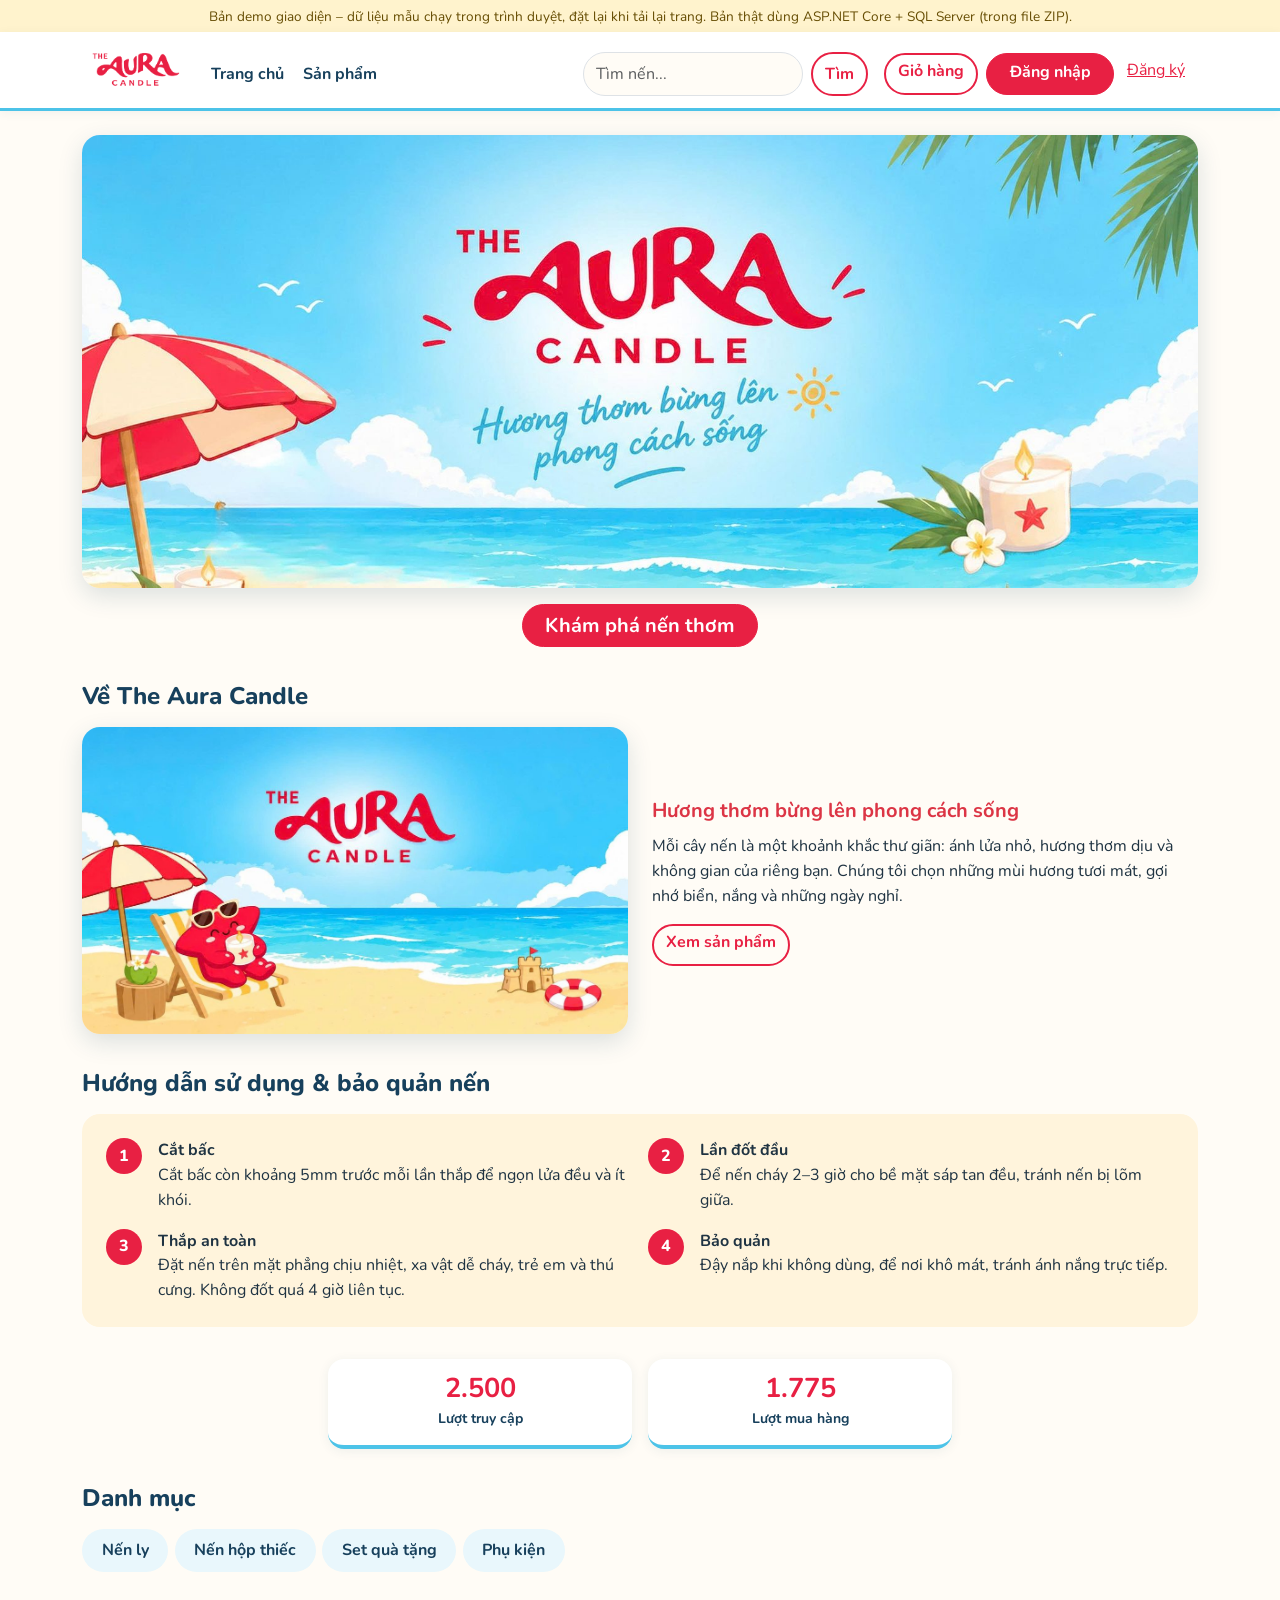
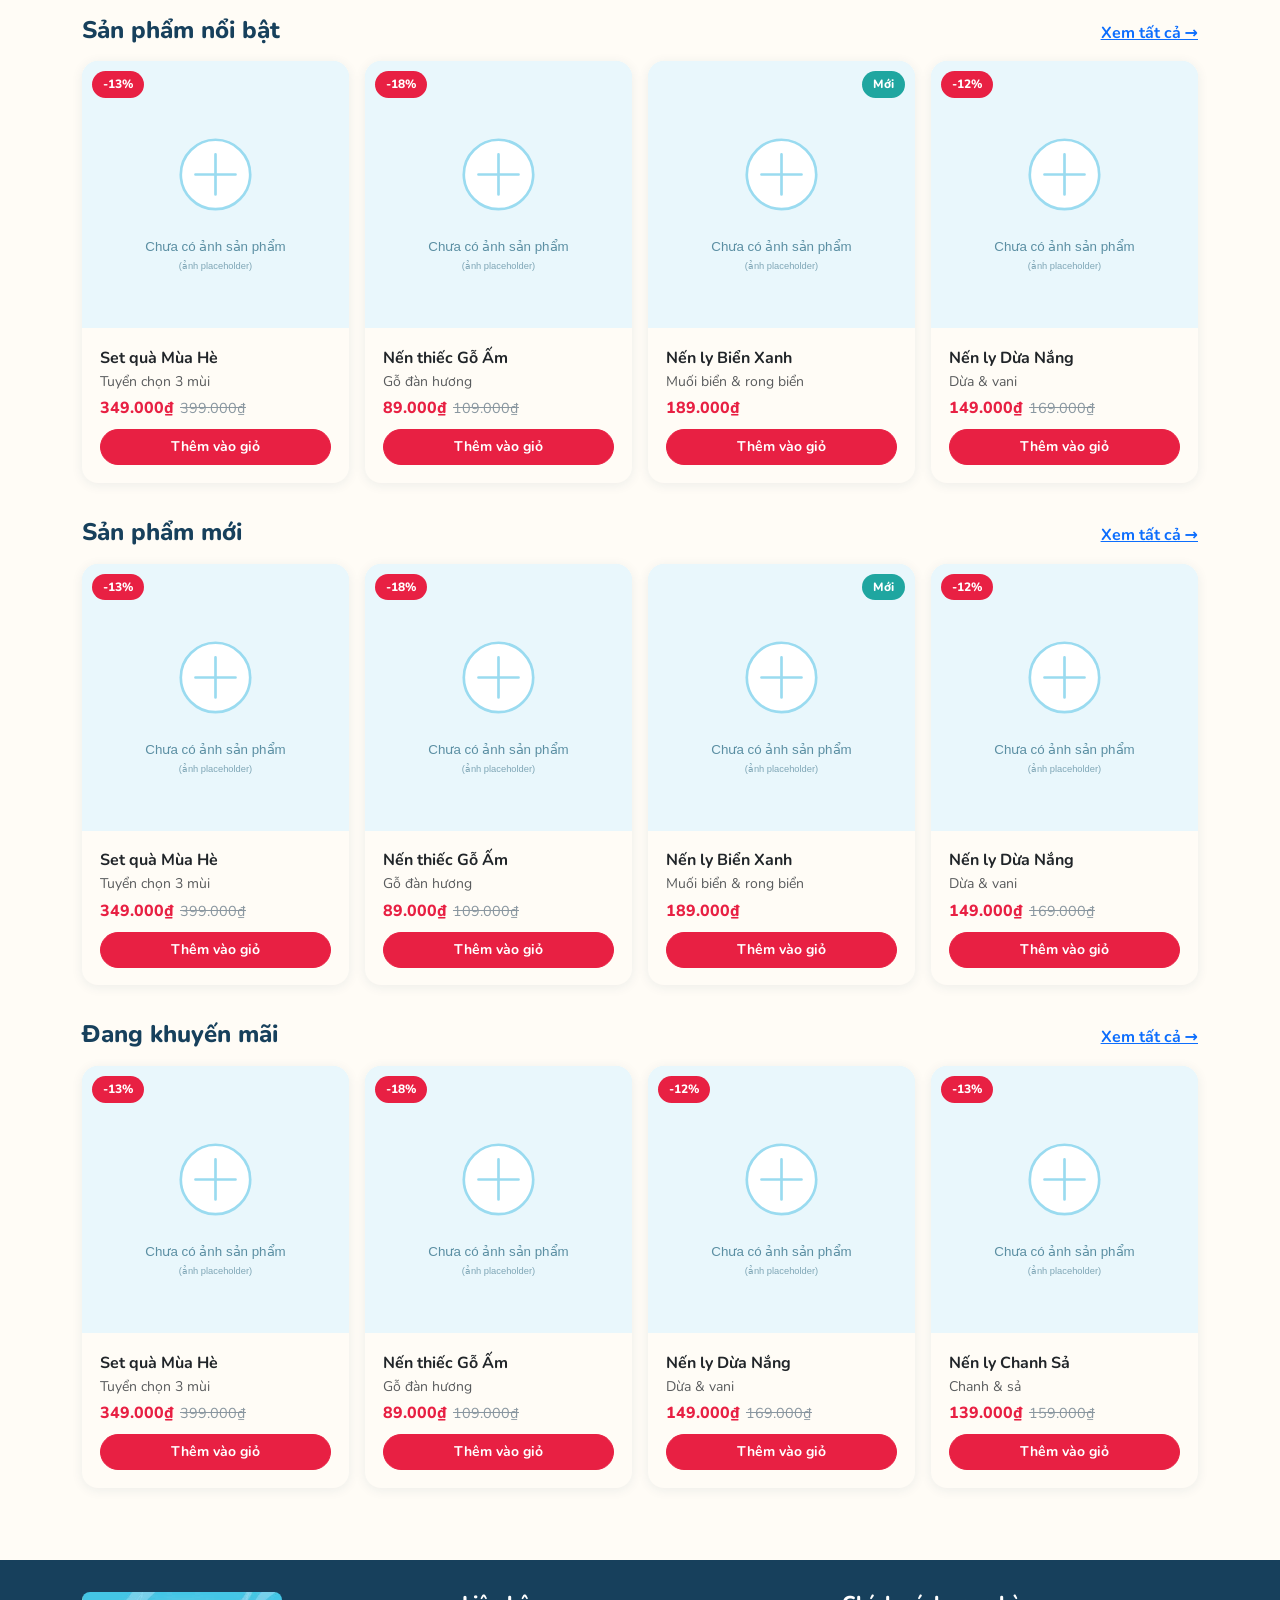
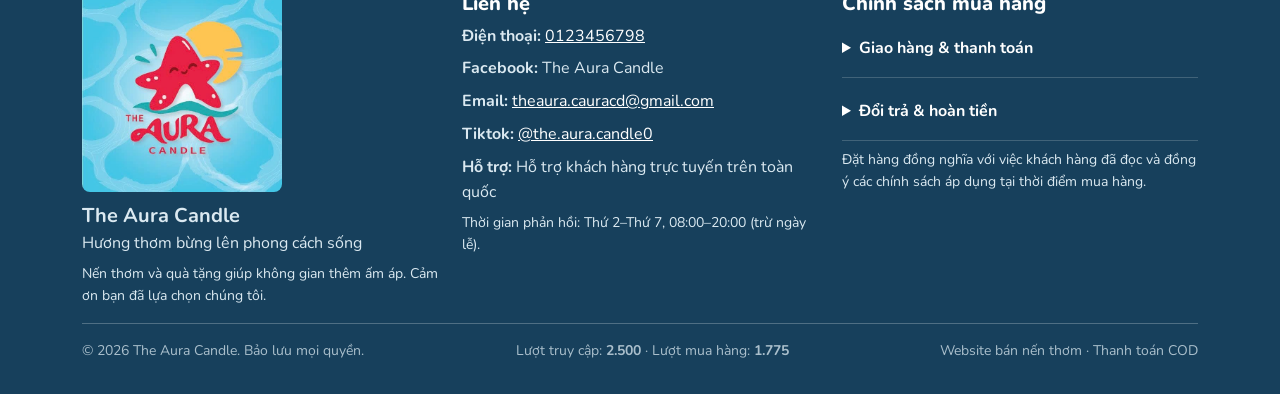
==== commit 09cfa698: "123" ====
--- a/demo/NenThomStore-demo.html
+++ b/demo/NenThomStore-demo.html
@@ -143,10 +143,17 @@
 }
 @media (prefers-reduced-motion:reduce){*,*::before,*::after{scroll-behavior:auto!important;animation-duration:.01ms!important;animation-iteration-count:1!important;transition-duration:.01ms!important}}
 
+/* Thống kê lượt truy cập / lượt mua hàng */
+.stats-band{max-width:640px;margin-left:auto;margin-right:auto}
+.stat-box{background:#fff;border-radius:16px;padding:.9rem 1rem;box-shadow:0 2px 12px rgba(23,64,92,.07);border-bottom:4px solid var(--sky)}
+.stat-box b{display:block;font-size:1.7rem;line-height:1.2;color:var(--red)}
+.stat-box small{color:var(--navy);font-weight:700}
+.footer-aura .footer-logo{width:200px;height:200px;max-width:100%;object-fit:cover}
+
 html{box-sizing:border-box}body{padding-top:env(safe-area-inset-top,0px);padding-bottom:env(safe-area-inset-bottom,0px)}
 [data-bs-theme=dark]{--bg:#0f1d27}[data-bs-theme=dark] body{background:var(--bg)}
 [data-bs-theme=dark] h1,[data-bs-theme=dark] h2,[data-bs-theme=dark] h3,[data-bs-theme=dark] h4,[data-bs-theme=dark] h5{color:#e8f4fb}
-[data-bs-theme=dark] .aura-nav,[data-bs-theme=dark] .panel,[data-bs-theme=dark] .stat,[data-bs-theme=dark] .product-card{background:#182a37;color:#e6eef4}
+[data-bs-theme=dark] .aura-nav,[data-bs-theme=dark] .panel,[data-bs-theme=dark] .stat,[data-bs-theme=dark] .stat-box,[data-bs-theme=dark] .product-card{background:#182a37;color:#e6eef4}
 [data-bs-theme=dark] .aura-nav .nav-link,[data-bs-theme=dark] .nav-pills .nav-link{color:#e8f4fb}
 [data-bs-theme=dark] .info-band{background:#2a2a22;color:#eee}[data-bs-theme=dark] .text-dark{color:#e6eef4!important}[data-bs-theme=dark] .chip{background:#1d3444;color:#e8f4fb}
 </style></head><body><script>if(window.matchMedia&&matchMedia('(prefers-color-scheme: dark)').matches)document.documentElement.setAttribute('data-bs-theme','dark');</script>
@@ -168,6 +175,7 @@
     mk(4, 'Nến ly Chanh Sả', 1, 159000, 139000, 'Chanh & sả', '180g', 40, 3, false, 50), mk(5, 'Nến thiếc Trà Trắng', 2, 99000, null, 'Trà trắng', '80g', 20, 40, false, 60), mk(6, 'Nến thiếc Gỗ Ấm', 2, 109000, 89000, 'Gỗ đàn hương', '80g', 20, 35, true, 3),
     mk(7, 'Set quà Mùa Hè', 3, 399000, 349000, 'Tuyển chọn 3 mùi', '3 x 80g', 60, 15, true, 2), mk(8, 'Bộ cắt bấc nến', 4, 79000, null, '', '1 bộ', null, 50, false, 90)];
   const users = [{ id: 'u1', email: 'admin@demo.vn', fullName: 'Quản trị viên Demo', roles: ['Admin'] }, { id: 'u2', email: 'manager@demo.vn', fullName: 'Quản lý Demo', roles: ['Manager'] }, { id: 'u3', email: 'customer@demo.vn', fullName: 'Khách hàng Demo', roles: ['Customer'] }].map(u => ({ ...u, pw: 'demo', locked: false, phone: null, address: null, createdAt: new Date().toISOString() }));
+  let visits = 2499;
   const carts = {}; let orders = [], reviews = [], seq = { o: 1, p: 100, c: 10, v: 10, r: 1, u: 10 };
   let vouchers = [{ id: 1, code: 'WELCOME10', discountPercent: 10, discountAmount: null, minOrder: 150000, maxUses: null, usedCount: 0, expiresAt: null, isActive: true }];
   const FLOW = { Pending: ['Confirmed', 'Cancelled'], Confirmed: ['Shipping', 'Cancelled'], Shipping: ['Delivered'], Delivered: [], Cancelled: [] };
@@ -193,6 +201,8 @@
     const num = k => (q[k] === undefined || q[k] === '' ? null : Number(q[k]));
     const flag = k => q[k] === 'true';
 
+    if (M === 'POST /api/stats/visit') { visits++; return { visits, purchases: 1775 + orders.filter(o => o.status !== 'Cancelled').length }; }
+    if (M === 'GET /api/stats') return { visits, purchases: 1775 + orders.filter(o => o.status !== 'Cancelled').length };
     if (M === 'GET /api/categories') return cats.filter(c => (flag('all') && isStaff) || c.isActive).map(c => ({ ...c, productCount: products.filter(x => x.categoryId === c.id && x.isActive).length }));
     if (M === 'GET /api/products') {
       let l = products.filter(x => (flag('includeInactive') && isStaff) || (x.isActive && cats.find(c => c.id === x.categoryId).isActive));
@@ -310,10 +320,11 @@
 const PLACEHOLDER = CFG.placeholder || 'images/placeholder-product.svg';
 const store = { get: k => { try { return localStorage.getItem(k); } catch { return null; } }, set: (k, v) => { try { localStorage.setItem(k, v); } catch {} }, del: k => { try { localStorage.removeItem(k); } catch {} } };
 const parse = s => { try { return JSON.parse(s); } catch { return null; } };
-const S = { token: store.get('aura_token'), user: parse(store.get('aura_user')), cats: [], cartCount: 0 };
+const S = { token: store.get('aura_token'), user: parse(store.get('aura_user')), cats: [], cartCount: 0, stats: null };
 const $ = s => document.querySelector(s);
 const esc = s => String(s ?? '').replace(/[&<>"']/g, c => ({ '&': '&amp;', '<': '&lt;', '>': '&gt;', '"': '&quot;', "'": '&#39;' }[c]));
 const vnd = n => new Intl.NumberFormat('vi-VN').format(Math.round(n || 0)) + '₫';
+const num = n => new Intl.NumberFormat('vi-VN').format(Math.round(n || 0));
 const fdate = d => new Date(d).toLocaleString('vi-VN');
 const qs = o => { const p = new URLSearchParams(); Object.entries(o).forEach(([k, v]) => { if (v !== '' && v != null && v !== false) p.set(k, v); }); const s = p.toString(); return s ? '?' + s : ''; };
 const img = u => !u ? PLACEHOLDER : (/^(https?:|data:)/.test(u) ? u : API + u);
@@ -381,15 +392,16 @@
     </div></div></nav>`;
 }
 function renderFooter() {
-  const phone = B.phone || '0768724134';
-  const email = B.email || 'PHAMNGUYENHOANGLOI4869@GMAIL.COM';
+  const phone = B.phone || '0123456798';
+  const email = B.email || 'theaura.cauracd@gmail.com';
+  const tiktok = B.tiktok || '@the.aura.candle0';
   const shipping = B.shippingPolicy || 'Xử lý đơn trong 1–2 ngày làm việc; giao hàng dự kiến 2–5 ngày làm việc tùy khu vực. Phí vận chuyển được thông báo khi xác nhận đơn. Hiện hỗ trợ thanh toán COD.';
   const returns = B.returnPolicy || 'Liên hệ trong vòng 3 ngày nếu hàng bị hư hỏng, giao sai hoặc có lỗi. Vui lòng giữ bao bì và gửi mã đơn kèm ảnh/video. Sản phẩm đã sử dụng hoặc đốt thử không áp dụng đổi trả, trừ trường hợp pháp luật quy định.';
   $('#footer').innerHTML = `<div class="footer-aura"><div class="container"><div class="row g-4 align-items-start">
-    <div class="col-12 col-md-4"><img src="[data-uri]" alt="Logo The Aura Candle" height="76" class="rounded-3 mb-2"><div class="fw-bold fs-5">${esc(B.name || 'The Aura Candle')}</div><div>${esc(B.tagline || 'Hương thơm bừng lên phong cách sống')}</div><p class="small mt-2 mb-0">Nến thơm và quà tặng giúp không gian thêm ấm áp. Cảm ơn bạn đã lựa chọn chúng tôi.</p></div>
-    <div class="col-12 col-md-4"><h5 class="text-white">Liên hệ</h5><div class="mb-2"><b>Điện thoại:</b> <a href="tel:${esc(phone)}">${esc(phone)}</a></div><div class="mb-2"><b>Email:</b> <a href="mailto:${esc(email)}">${esc(email)}</a></div><div class="mb-2"><b>Hỗ trợ:</b> ${esc(B.address || 'Hỗ trợ khách hàng trực tuyến trên toàn quốc')}</div>${B.facebook ? `<div><a href="${esc(B.facebook)}" target="_blank" rel="noopener noreferrer">Fanpage chính thức</a></div>` : ''}<div class="small mt-2">Thời gian phản hồi: Thứ 2–Thứ 7, 8:00–17:00 (trừ ngày lễ).</div></div>
+    <div class="col-12 col-md-4"><img src="[data-uri]